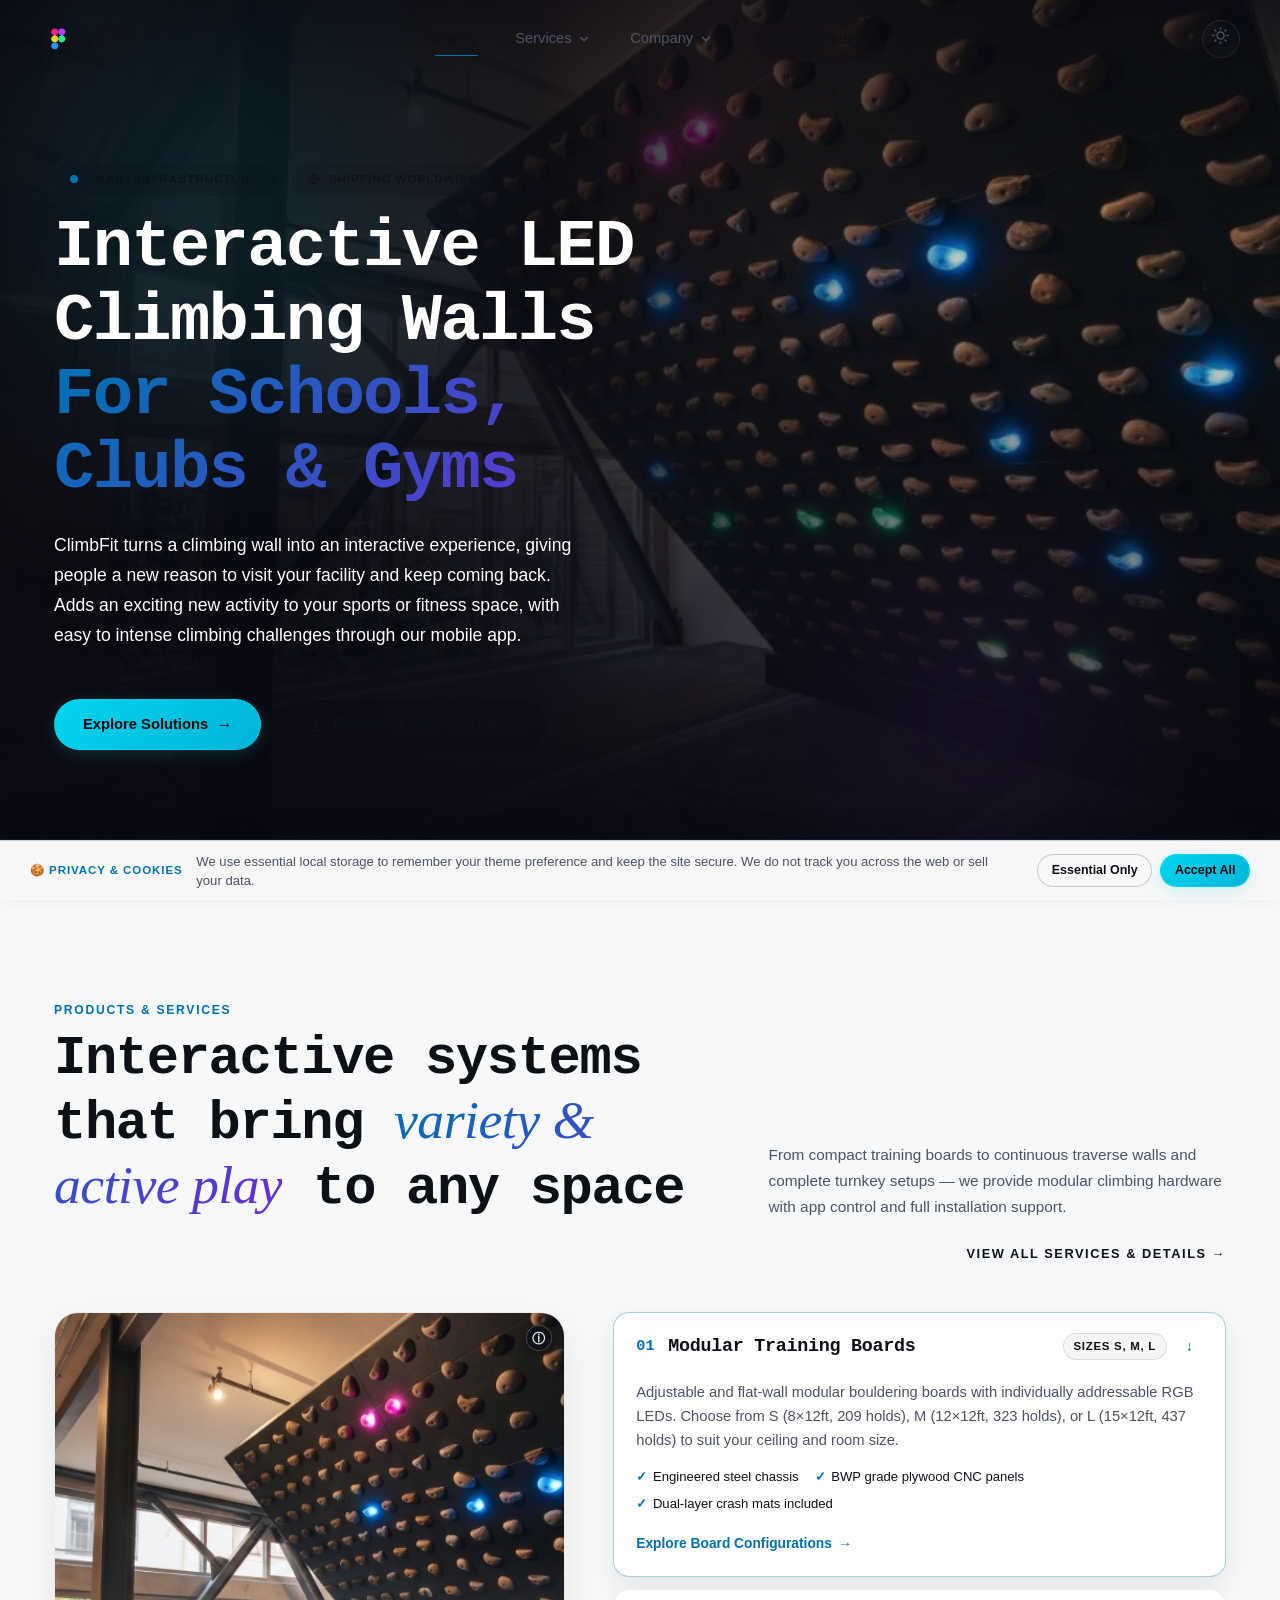
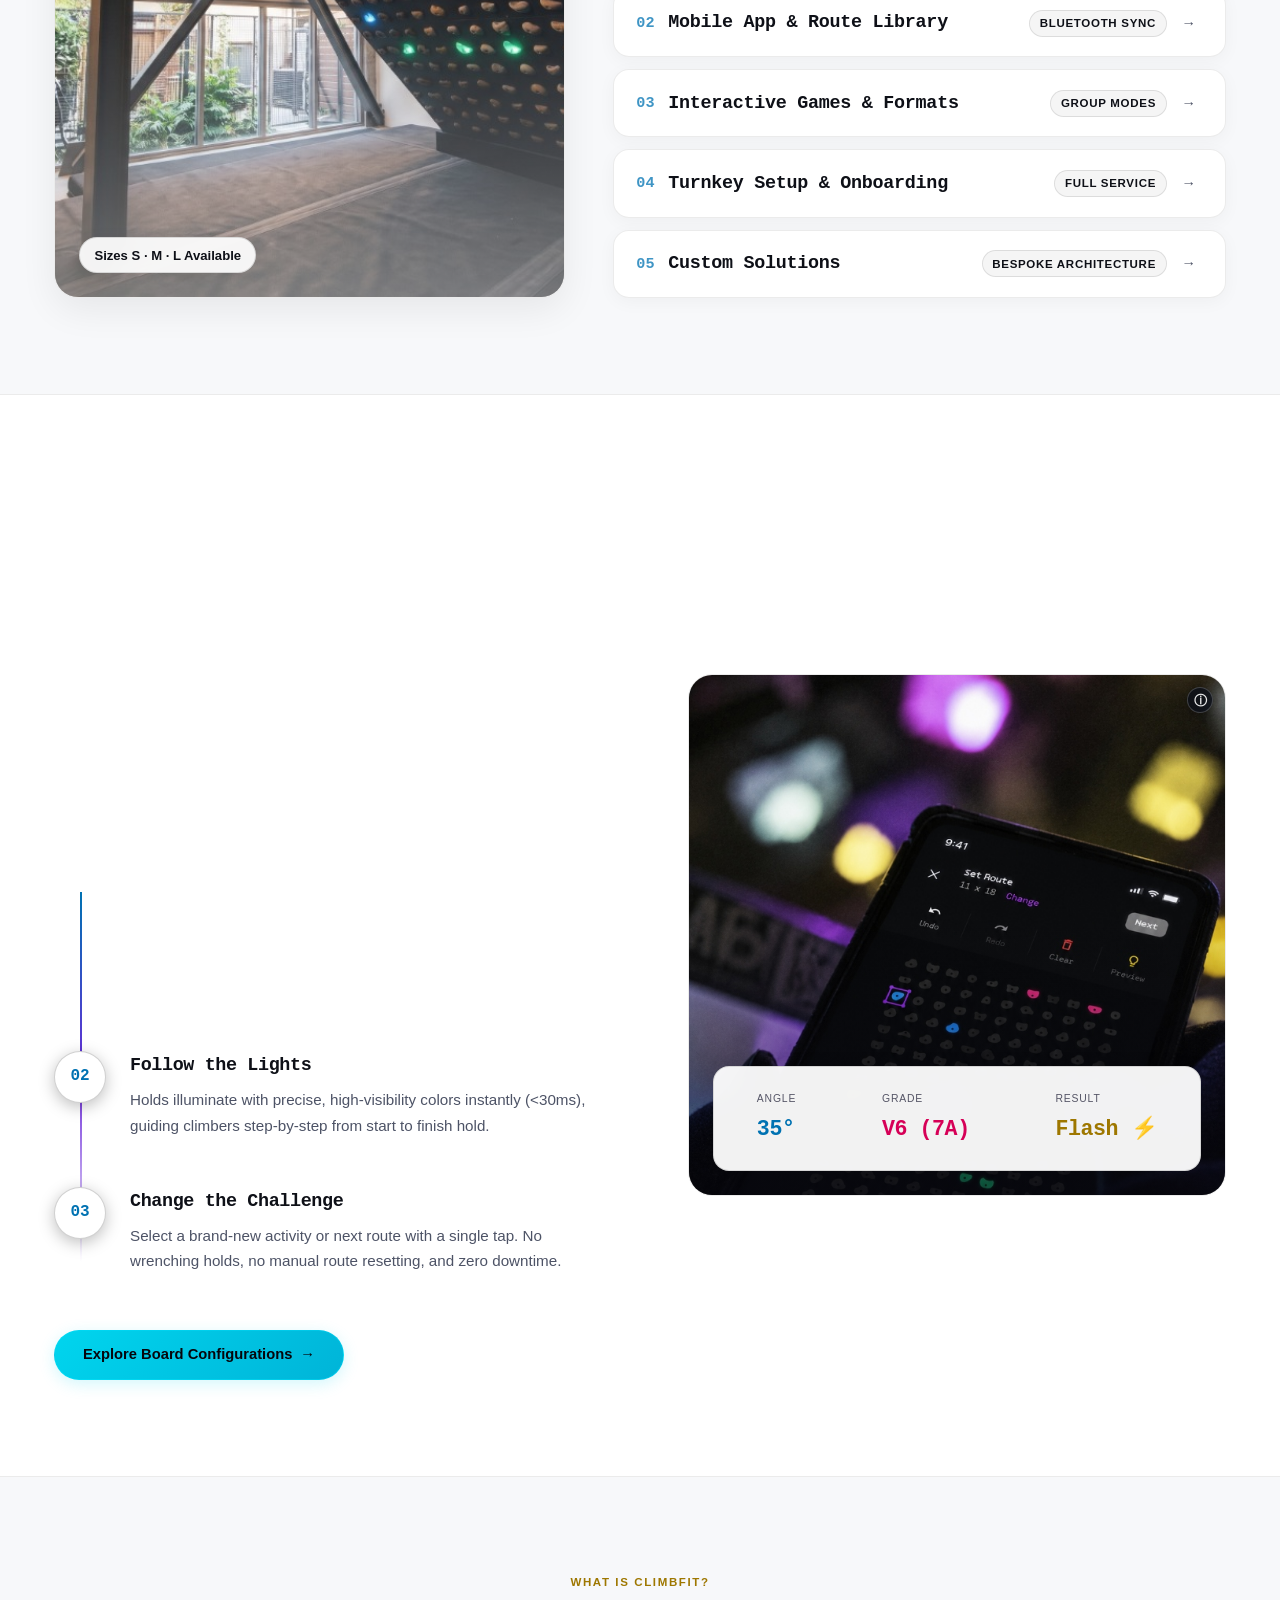
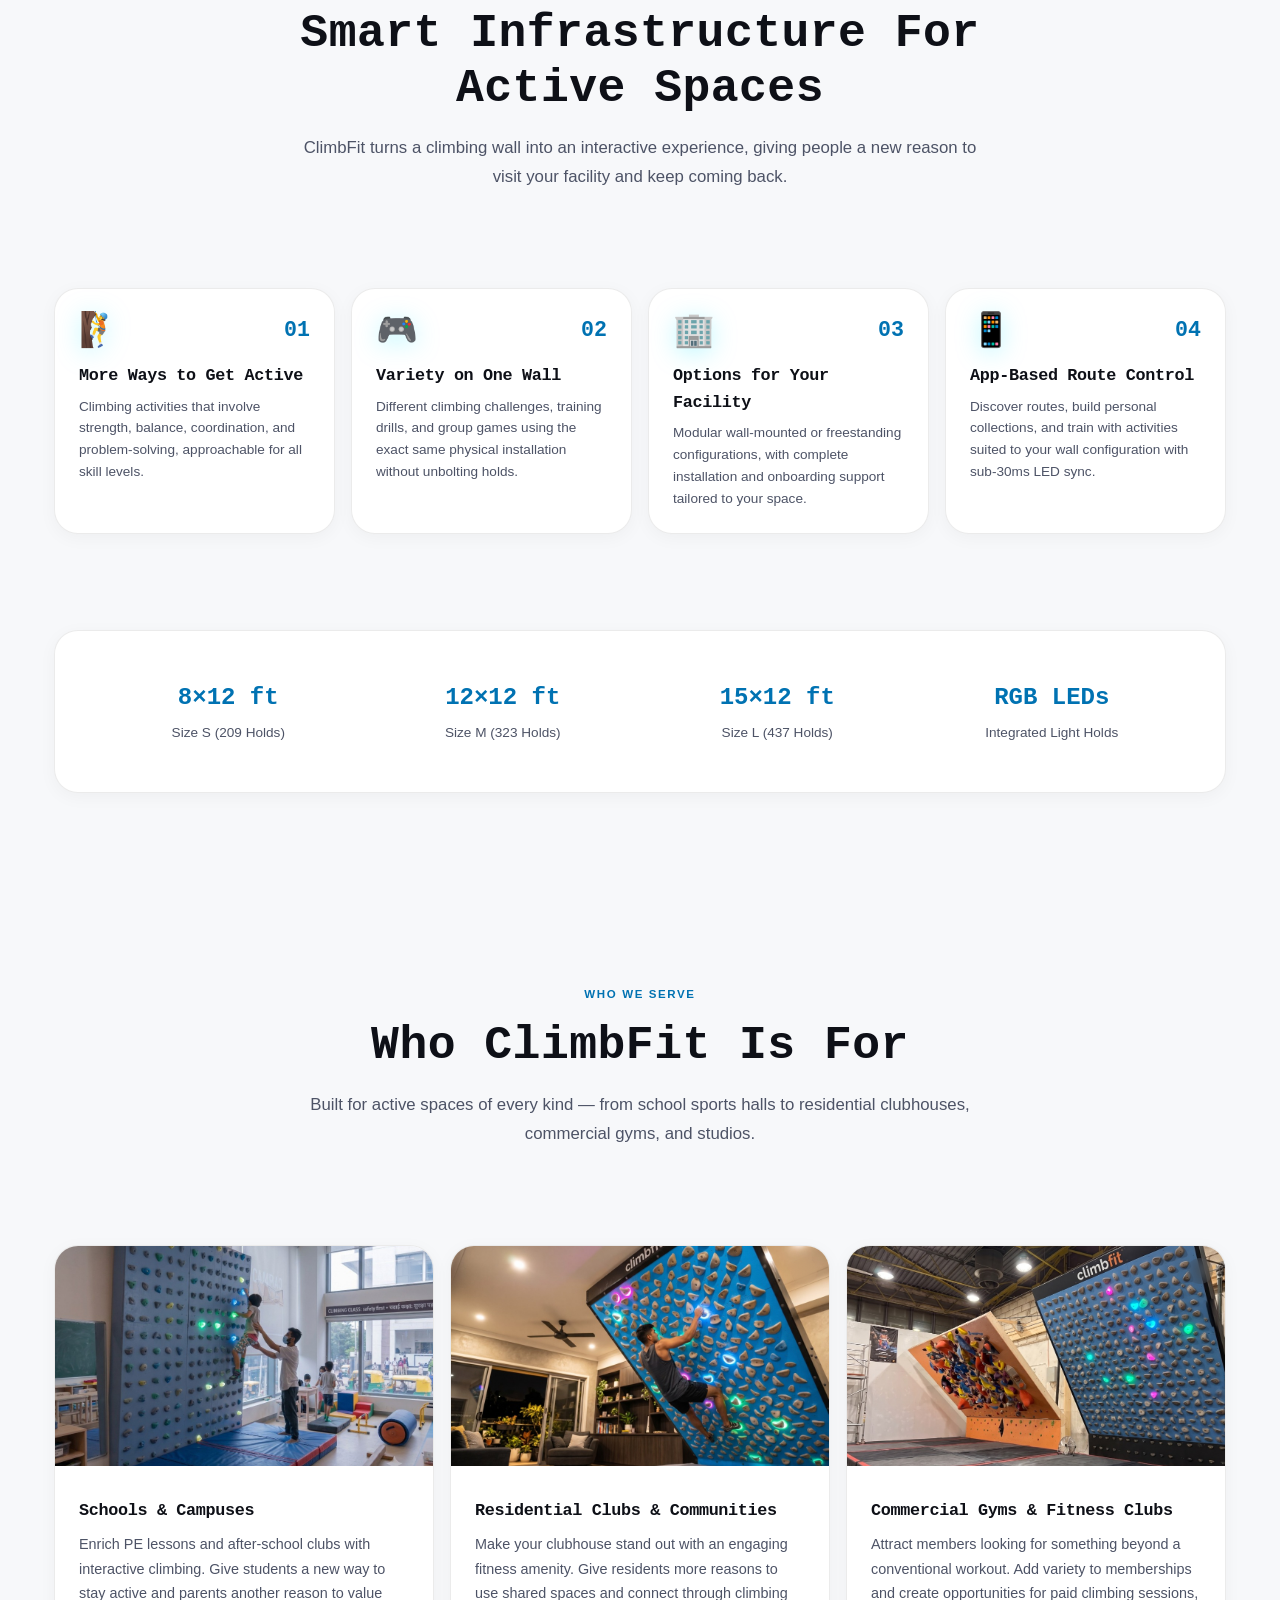
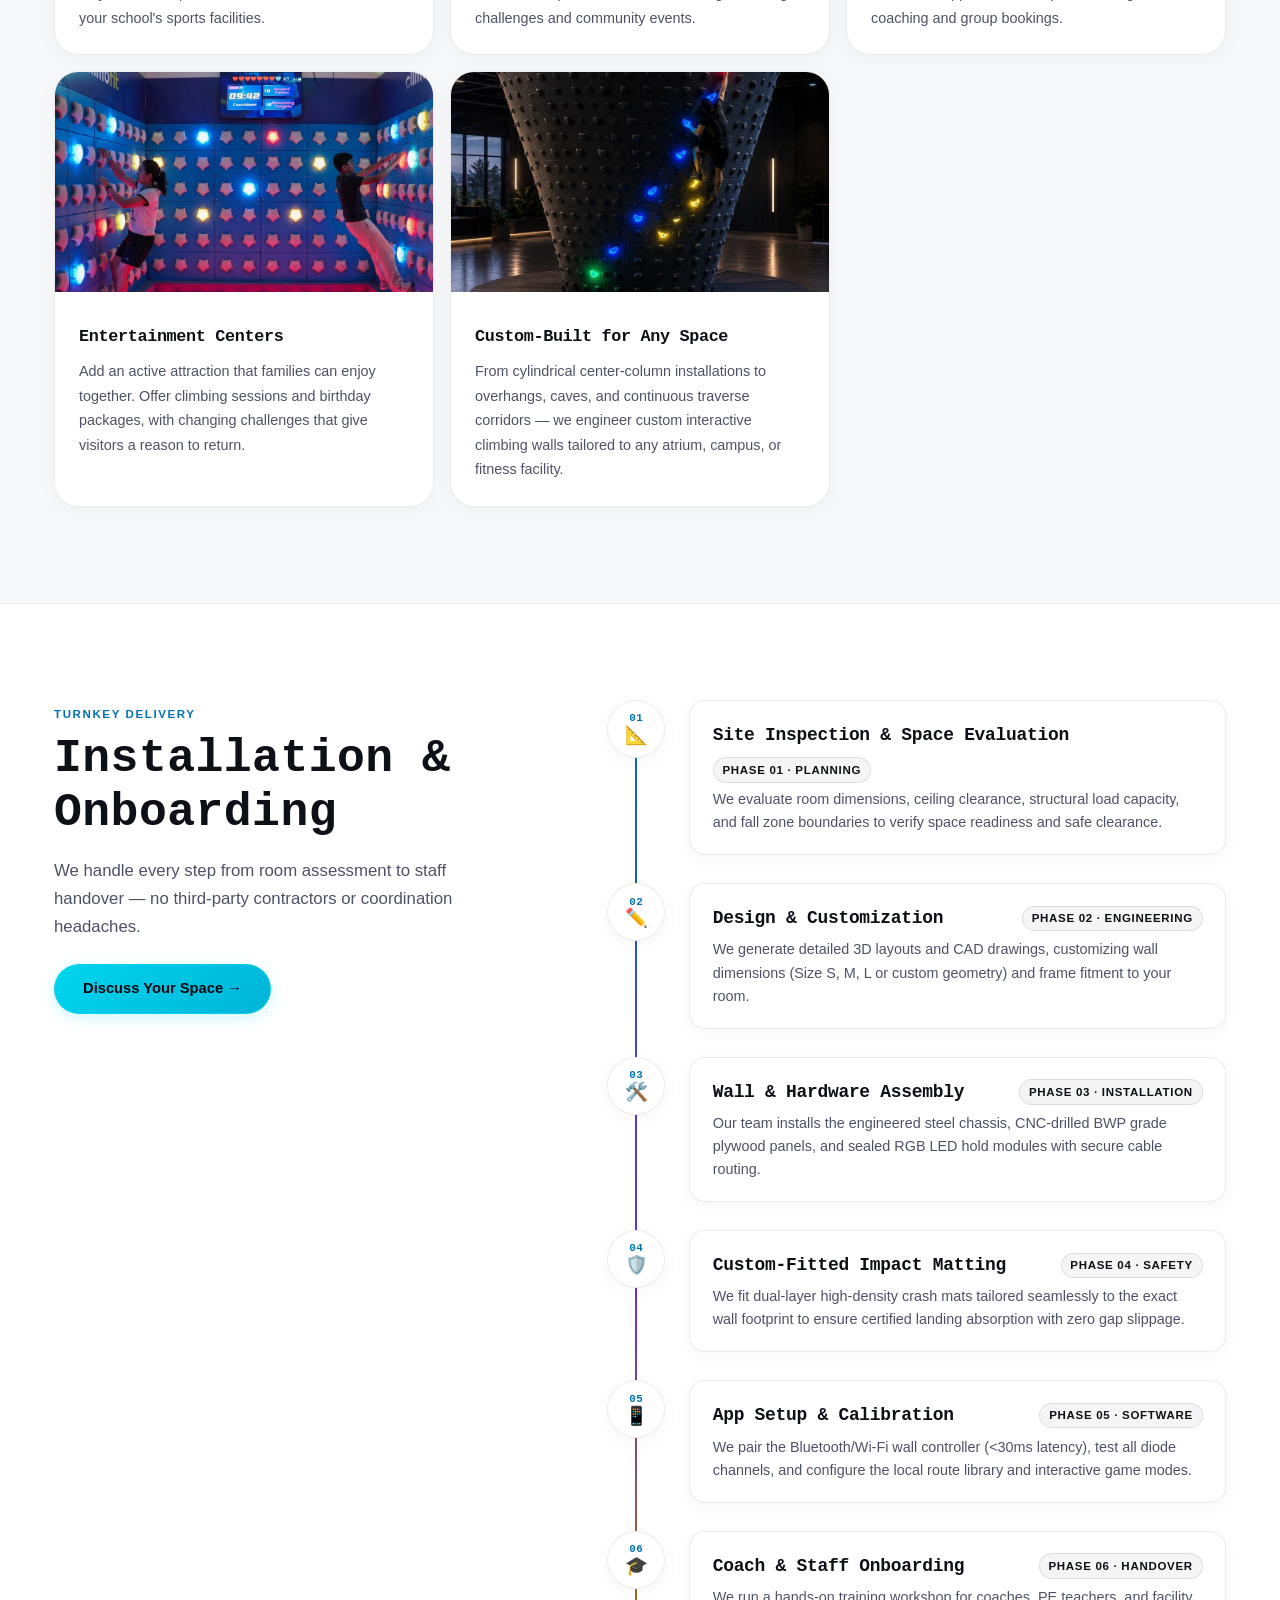
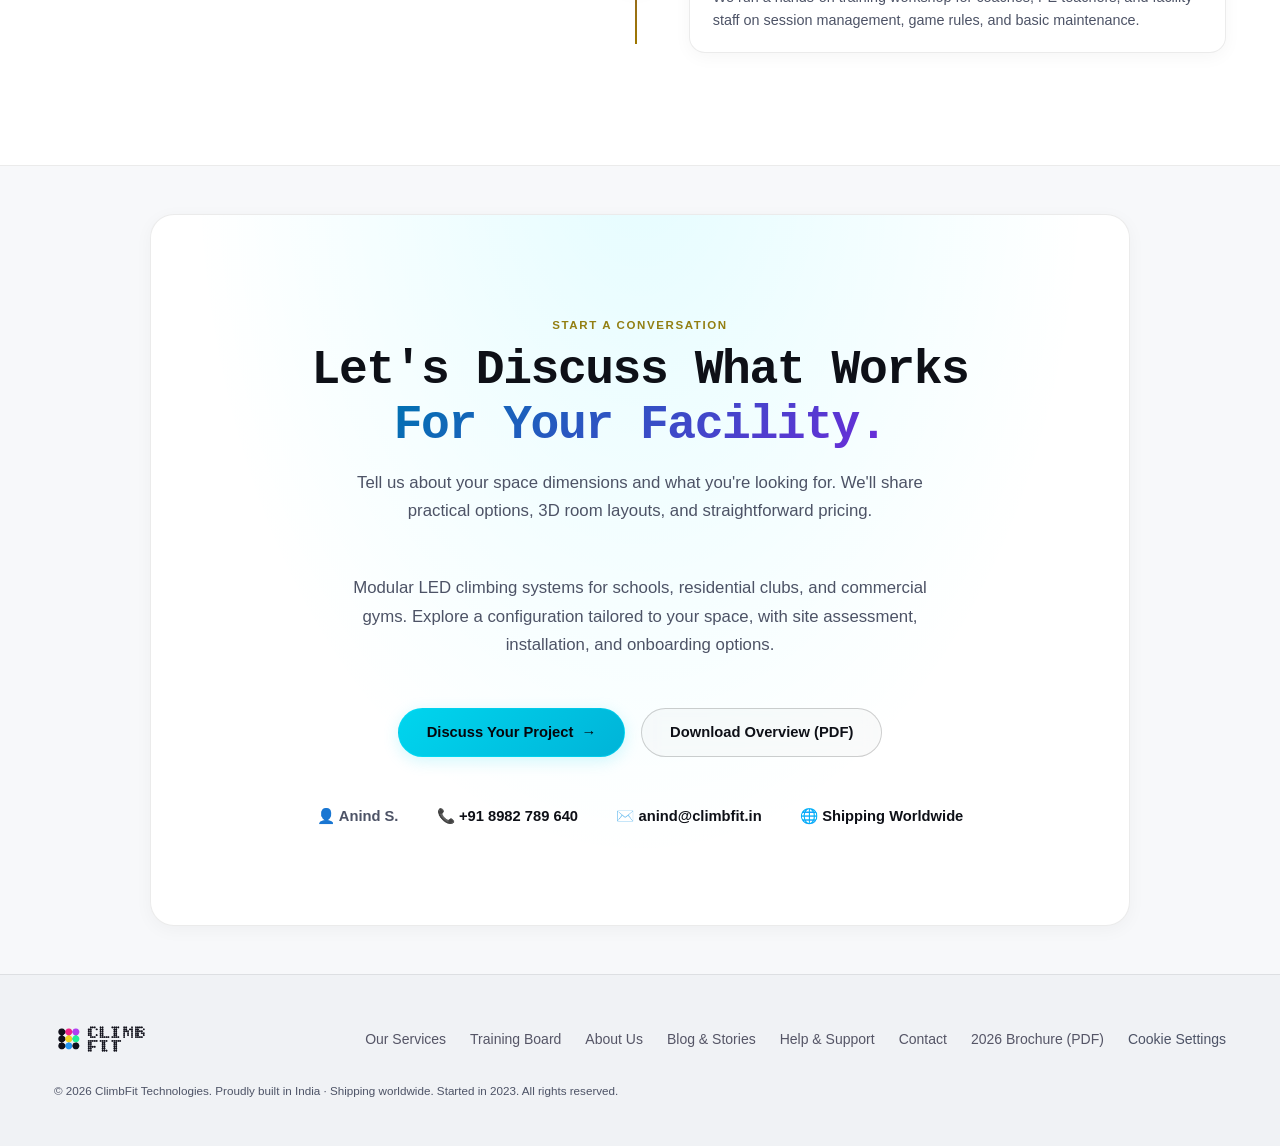
==== index.html @ 135427c2 "feat: add shipping worldwide on homepage, remove LED color system, and shift mobile app before gamif" ====
<!DOCTYPE html>
<html lang="en" data-theme="dark">

<head>
  <meta charset="UTF-8">
  <meta name="viewport" content="width=device-width, initial-scale=1.0">
  <title>ClimbFit (Climb Fit India) | Interactive LED Climbing Walls &amp; Training Boards</title>
  <meta name="description"
    content="ClimbFit (Climb Fit India) builds turnkey interactive LED climbing walls and smart modular training boards. Experience the Climb Fit wall with illuminated RGB holds, mobile app control, and gamified challenges for schools, residential clubs, and gyms across India.">
  <meta name="keywords"
    content="climb fit, climb fit india, climb fit wall, climbfit, climbfit india, climbfit wall, interactive LED climbing walls, smart climbing wall India, smart climbing board, bouldering wall for schools, residential club sports amenities, commercial gym training board, gamified climbing app, Anind S., interactive sports infrastructure">
  <meta name="author" content="ClimbFit Technologies">
  <meta name="robots" content="index, follow, max-snippet:-1, max-image-preview:large, max-video-preview:-1">
  <link rel="canonical" href="https://www.climbfit.in/">

  <!-- International & Multi-Geography SEO -->
  <link rel="alternate" hreflang="x-default" href="https://www.climbfit.in/">
  <link rel="alternate" hreflang="en" href="https://www.climbfit.in/">
  <link rel="alternate" hreflang="en-IN" href="https://www.climbfit.in/">
  <link rel="alternate" hreflang="en-US" href="https://www.climbfit.in/">
  <link rel="alternate" hreflang="en-GB" href="https://www.climbfit.in/">
  <link rel="alternate" hreflang="en-AU" href="https://www.climbfit.in/">
  <link rel="alternate" hreflang="en-SG" href="https://www.climbfit.in/">
  <link rel="alternate" hreflang="en-AE" href="https://www.climbfit.in/">
  <meta name="distribution" content="global">
  <meta name="coverage" content="Worldwide">

  <!-- Google Search Console Verification (Replace content with your verification token) -->
  <meta name="google-site-verification" content="ADD_GOOGLE_VERIFICATION_TOKEN_HERE">

  <!-- Favicon suite (cache-busted to ensure the authentic holds icon loads) -->
  <link rel="icon" type="image/png" sizes="32x32" href="favicon.png?v=20261103">
  <link rel="icon" type="image/png" sizes="16x16" href="assets/brand/favicon.png?v=20261103">
  <link rel="apple-touch-icon" sizes="180x180" href="assets/brand/favicon.png?v=20261103">
  <link rel="shortcut icon" href="favicon.ico?v=20261103">
  <link rel="manifest" href="site.webmanifest">

  <!-- Security & Privacy Meta -->
  <meta http-equiv="Content-Security-Policy"
    content="default-src 'self'; script-src 'self' 'unsafe-inline' https://www.clarity.ms https://*.clarity.ms; style-src 'self' 'unsafe-inline' https://fonts.googleapis.com; font-src 'self' https://fonts.gstatic.com data:; img-src 'self' data: https: https://*.clarity.ms; connect-src 'self' https://*.clarity.ms;">
  <meta http-equiv="X-Content-Type-Options" content="nosniff">
  <meta name="referrer" content="strict-origin-when-cross-origin">

  <!-- Microsoft Clarity Tracking -->
  <script type="text/javascript">
    (function (c, l, a, r, i, t, y) {
      c[a] = c[a] || function () { (c[a].q = c[a].q || []).push(arguments) };
      t = l.createElement(r); t.async = 1; t.src = "https://www.clarity.ms/tag/" + i;
      y = l.getElementsByTagName(r)[0]; y.parentNode.insertBefore(t, y);
    })(window, document, "clarity", "script", "z7lsmypvm0");
  </script>

  <!-- Open Graph / Facebook -->
  <meta property="og:type" content="website">
  <meta property="og:site_name" content="ClimbFit">
  <meta property="og:url" content="https://www.climbfit.in/">
  <meta property="og:title" content="ClimbFit (Climb Fit India) | Interactive LED Climbing Walls &amp; Training Boards">
  <meta property="og:description"
    content="Interactive LED climbing walls and modular smart training boards with mobile app route control. Turnkey installation for schools, residential clubs, and commercial gyms worldwide.">
  <meta property="og:image" content="https://www.climbfit.in/assets/brand/hero-climbfit-board.jpg">
  <meta property="og:locale" content="en_US">
  <meta property="og:locale:alternate" content="en_GB">
  <meta property="og:locale:alternate" content="en_IN">
  <meta property="og:locale:alternate" content="en_AU">
  <meta property="og:locale:alternate" content="en_SG">
  <meta property="og:locale:alternate" content="en_AE">

  <!-- Twitter Card -->
  <meta name="twitter:card" content="summary_large_image">
  <meta name="twitter:title" content="ClimbFit | Interactive LED Climbing Walls">
  <meta name="twitter:description"
    content="Modular LED climbing walls and gamified app-controlled boulder problems for schools, residential clubs, and gyms.">
  <meta name="twitter:image" content="https://www.climbfit.in/assets/brand/hero-climbfit-board.jpg">

  <!-- Fonts -->
  <link rel="preconnect" href="https://fonts.googleapis.com">
  <link rel="preconnect" href="https://fonts.gstatic.com" crossorigin>
  <link
    href="https://fonts.googleapis.com/css2?family=Bitcount:wght@100..900&family=Geist+Pixel&family=Inter:wght@300;400;500;600;700;800&family=Playfair+Display:ital,wght@1,400;1,600&display=swap"
    rel="stylesheet">
  <link rel="stylesheet" href="css/style.css">

  <!-- Schema.org JSON-LD Structured Data for High Google Search Visibility -->
  <script type="application/ld+json">
  {
    "@context": "https://schema.org",
    "@graph": [
      {
        "@type": "Organization",
        "@id": "https://www.climbfit.in/#organization",
        "name": "ClimbFit",
        "alternateName": [
          "Climb Fit",
          "Climb Fit India",
          "ClimbFit India",
          "Climb Fit Wall",
          "ClimbFit Wall"
        ],
        "legalName": "ClimbFit Technologies",
        "url": "https://www.climbfit.in",
        "logo": "https://www.climbfit.in/assets/brand/logo.png",
        "image": "https://www.climbfit.in/assets/brand/hero-climbfit-board.jpg",
        "description": "Interactive LED climbing walls and modular smart training systems for schools, residential clubs, and commercial gyms across India.",
        "telephone": "+918982789640",
        "email": "anind@climbfit.in",
        "founder": {
          "@type": "Person",
          "name": "Anind S.",
          "jobTitle": "Founder"
        },
        "address": {
          "@type": "PostalAddress",
          "addressCountry": "IN"
        },
        "areaServed": [
          { "@type": "Country", "name": "India" },
          { "@type": "Country", "name": "United States" },
          { "@type": "Country", "name": "United Kingdom" },
          { "@type": "Country", "name": "Australia" },
          { "@type": "Country", "name": "Singapore" },
          { "@type": "Country", "name": "United Arab Emirates" },
          { "@type": "Continent", "name": "Europe" },
          { "@type": "Continent", "name": "Asia" },
          { "@type": "Continent", "name": "North America" }
        ],
        "knowsLanguage": ["English"]
      },
      {
        "@type": "WebSite",
        "@id": "https://www.climbfit.in/#website",
        "url": "https://www.climbfit.in",
        "name": "ClimbFit",
        "alternateName": [
          "Climb Fit",
          "Climb Fit India"
        ],
        "publisher": { "@id": "https://www.climbfit.in/#organization" }
      },
      {
        "@type": "Product",
        "name": "ClimbFit Training Board",
        "alternateName": [
          "Climb Fit Wall",
          "ClimbFit Wall",
          "Climb Fit Training Board",
          "Climb Fit Interactive Wall"
        ],
        "image": "https://www.climbfit.in/assets/images/climbfit-overhang-smiling-climber.jpg",
        "description": "A modular climbing system with integrated LED lighting and app-based route control in 8x12ft (209 holds), 12x12ft (323 holds), and 15x12ft (437 holds) configurations.",
        "brand": {
          "@type": "Brand",
          "name": "ClimbFit"
        },
        "category": "Sports Infrastructure / Fitness Equipment"
      },
      {
        "@type": "FAQPage",
        "mainEntity": [
          {
            "@type": "Question",
            "name": "What is ClimbFit (Climb Fit)?",
            "acceptedAnswer": {
              "@type": "Answer",
              "text": "ClimbFit (Climb Fit India) turns climbing walls into interactive training experiences with illuminated RGB LED holds and app-based control, creating unlimited climbing challenges for schools, clubs, and gyms."
            }
          },
          {
            "@type": "Question",
            "name": "What is the Climb Fit Wall?",
            "acceptedAnswer": {
              "@type": "Answer",
              "text": "The Climb Fit Wall is an interactive LED climbing board engineered in India. It connects via Bluetooth and Wi-Fi to a dedicated mobile app, lighting up distinct routes and gamified challenges on demand without manually resetting holds."
            }
          },
          {
            "@type": "Question",
            "name": "What sizes are available for the ClimbFit Training Board?",
            "acceptedAnswer": {
              "@type": "Answer",
              "text": "The ClimbFit Training Board comes in three standard configurations: S (8x12 ft, 209 holds), M (12x12 ft, 323 holds), and L (15x12 ft, 437 holds), as well as custom architectural sizes."
            }
          },
          {
            "@type": "Question",
            "name": "What is included in ClimbFit turnkey installation?",
            "acceptedAnswer": {
              "@type": "Answer",
              "text": "Turnkey installation includes site inspection, 3D design and customization, engineered frame & panel installation, custom-fitted dual-layer impact matting, app calibration, and coach/staff onboarding."
            }
          }
        ]
      }
    ]
  }
  </script>

  <style>
    /* ── Hero: Full Bleed with Left-Aligned Content ── */
    .hero {
      min-height: 100svh;
      position: relative;
      display: flex;
      align-items: center;
      justify-content: flex-start;
      padding-top: calc(var(--nav-h) + 2rem);
      padding-bottom: var(--space-xl);
      overflow: hidden;
      text-align: left;
    }

    .hero-bg {
      position: absolute;
      inset: 0;
      z-index: 0;
      overflow: hidden;
    }

    .hero-bg img {
      width: 100%;
      height: 100%;
      object-fit: cover;
      object-position: 70% 38%;
      filter: brightness(0.92);
      transform: scale(1.02);
      transition: transform 0.6s var(--ease-out);
    }

    .hero-bg::after {
      content: '';
      position: absolute;
      inset: 0;
      /* Left dark gradient keeps text ultra-readable while the right LED wall & climber shine */
      background:
        linear-gradient(90deg, rgba(8, 8, 16, 0.96) 0%, rgba(8, 8, 16, 0.85) 42%, rgba(8, 8, 16, 0.2) 70%, transparent 95%),
        linear-gradient(180deg, rgba(8, 8, 16, 0.6) 0%, transparent 28%, rgba(8, 8, 16, 0.92) 100%);
      z-index: 1;
    }

    .hero-orb-1 {
      width: 620px;
      height: 620px;
      background: radial-gradient(circle, rgba(0, 229, 255, 0.12) 0%, transparent 70%);
      top: -100px;
      left: -100px;
      z-index: 1;
    }

    .hero-orb-2 {
      width: 480px;
      height: 480px;
      background: radial-gradient(circle, rgba(177, 79, 255, 0.1) 0%, transparent 70%);
      bottom: -60px;
      right: 5%;
      z-index: 1;
    }

    .hero-container {
      position: relative;
      z-index: 2;
      width: 100%;
      display: flex;
      justify-content: flex-start;
      text-align: left;
    }

    .hero-content {
      position: relative;
      max-width: 620px;
      margin: 0;
      text-align: left;
      display: flex;
      flex-direction: column;
      align-items: flex-start;
      padding: var(--space-m) 0;
    }

    .hero-eyebrow {
      display: flex;
      align-items: center;
      justify-content: flex-start;
      gap: var(--space-s);
      margin-bottom: var(--space-s);
    }

    .hold-indicator {
      display: inline-flex;
      align-items: center;
      gap: 0.5rem;
      padding: 0.35rem 0.95rem;
      border-radius: var(--r-xl);
      border: 1px solid rgba(0, 229, 255, 0.22);
      background: rgba(0, 229, 255, 0.04);
      backdrop-filter: blur(12px);
      -webkit-backdrop-filter: blur(12px);
      font-size: 0.72rem;
      font-weight: 600;
      letter-spacing: 0.1em;
      text-transform: uppercase;
      color: var(--accent-cyan);
      font-family: var(--font-body);
    }

    .hold-indicator::before {
      content: '';
      width: 8px;
      height: 8px;
      border-radius: 50%;
      background: var(--accent-cyan);
      box-shadow: var(--glow-cyan);
      animation: pulse-dot 2s infinite;
    }

    .shipping-pill {
      display: inline-flex;
      align-items: center;
      gap: 0.45rem;
      padding: 0.35rem 0.95rem;
      border-radius: var(--r-xl);
      border: 1px solid rgba(255, 255, 255, 0.14);
      background: rgba(255, 255, 255, 0.04);
      backdrop-filter: blur(12px);
      -webkit-backdrop-filter: blur(12px);
      font-size: 0.72rem;
      font-weight: 600;
      letter-spacing: 0.08em;
      text-transform: uppercase;
      color: var(--text);
      font-family: var(--font-body);
    }

    [data-theme="light"] .shipping-pill {
      background: rgba(0, 0, 0, 0.04);
      border-color: rgba(0, 0, 0, 0.1);
      color: #0e1017;
    }

    .hero-title {
      font-family: var(--font-display);
      font-weight: 700;
      font-size: clamp(2.8rem, 5.4vw, 4.2rem);
      line-height: 1.1;
      letter-spacing: -0.025em;
      margin-bottom: var(--space-m);
      text-align: left;
    }

    .hero-title .line-accent {
      display: block;
      background: linear-gradient(135deg, var(--accent-cyan) 0%, var(--accent-purple) 100%);
      -webkit-background-clip: text;
      -webkit-text-fill-color: transparent;
      background-clip: text;
    }

    .hero-desc {
      font-size: clamp(0.96rem, 1.4vw, 1.1rem);
      color: rgba(228, 228, 240, 0.88);
      line-height: 1.7;
      max-width: 540px;
      margin: 0 0 var(--space-l) 0;
      text-align: left;
      text-shadow: 0 2px 14px rgba(0, 0, 0, 0.6);
    }

    .hero-actions {
      display: flex;
      align-items: center;
      justify-content: flex-start;
      gap: var(--space-s);
      flex-wrap: wrap;
    }

    /* ── Editorial Services Section (Inspired by Reference) ── */
    .services-editorial-header {
      margin-bottom: var(--space-l);
    }

    .sec-eyebrow {
      font-size: 0.76rem;
      font-weight: 700;
      letter-spacing: 0.14em;
      text-transform: uppercase;
      color: var(--accent-cyan);
      margin-bottom: var(--space-xs);
      display: inline-block;
    }

    .sec-headline-row {
      display: grid;
      grid-template-columns: 1.45fr 1fr;
      gap: clamp(1.5rem, 4vw, 3.5rem);
      align-items: flex-end;
      margin-bottom: var(--space-m);
    }

    .sec-editorial-title {
      font-family: var(--font-display);
      font-size: clamp(2.1rem, 4.2vw, 3.4rem);
      font-weight: 700;
      line-height: 1.15;
      letter-spacing: -0.025em;
      color: var(--text);
      margin: 0;
    }

    .sec-editorial-title .italic-accent {
      font-family: 'Playfair Display', Georgia, serif;
      font-style: italic;
      font-weight: 400;
      letter-spacing: -0.01em;
      background: linear-gradient(135deg, var(--accent-cyan) 0%, var(--accent-purple) 100%);
      -webkit-background-clip: text;
      -webkit-text-fill-color: transparent;
      background-clip: text;
    }

    .sec-headline-desc {
      font-size: 0.96rem;
      color: var(--text-muted);
      line-height: 1.7;
      margin: 0;
    }

    .sec-controls-row {
      display: flex;
      align-items: center;
      justify-content: space-between;
      border-top: 1px solid var(--border);
      padding-top: var(--space-m);
      margin-bottom: var(--space-m);
    }

    .sec-arrows {
      display: flex;
      align-items: center;
      gap: 0.65rem;
    }

    .sec-nav-btn {
      width: 44px;
      height: 44px;
      border-radius: 50%;
      background: var(--surface);
      border: 1px solid var(--border-active);
      color: var(--text);
      display: flex;
      align-items: center;
      justify-content: center;
      font-size: 1.25rem;
      cursor: pointer;
      transition: all 0.25s var(--ease-out);
    }

    .sec-nav-btn:hover {
      background: var(--accent-cyan);
      color: #080810;
      border-color: var(--accent-cyan);
      transform: translateY(-2px);
    }

    .sec-view-all {
      font-size: 0.8rem;
      font-weight: 700;
      letter-spacing: 0.12em;
      text-transform: uppercase;
      color: var(--text);
      text-decoration: none;
      display: inline-flex;
      align-items: center;
      gap: 0.4rem;
      transition: color 0.2s, transform 0.2s;
    }

    .sec-view-all:hover {
      color: var(--accent-cyan);
      transform: translateX(3px);
    }

    @media (max-width: 900px) {
      .sec-headline-row {
        grid-template-columns: 1fr;
        gap: var(--space-s);
      }
    }

    /* ── Turnkey Process: Left Heading, Right Top-to-Bottom Vertical Timeline ── */
    .turnkey-split-layout {
      display: grid;
      grid-template-columns: 1fr 1.25fr;
      gap: clamp(2rem, 5vw, 4rem);
      align-items: flex-start;
    }

    .turnkey-left-col {
      position: sticky;
      top: calc(var(--nav-h) + 2rem);
    }

    .turnkey-trust-pills {
      display: flex;
      flex-direction: column;
      gap: 0.65rem;
      margin-top: var(--space-m);
    }

    .trust-pill {
      display: flex;
      align-items: center;
      gap: 0.65rem;
      font-size: 0.86rem;
      color: var(--text);
      padding: 0.5rem 0.95rem;
      background: rgba(255, 255, 255, 0.02);
      border: 1px solid rgba(255, 255, 255, 0.06);
      border-radius: var(--r-xl);
      backdrop-filter: blur(8px);
      -webkit-backdrop-filter: blur(8px);
    }

    .timeline-v-rail {
      position: relative;
      padding-left: 2.2rem;
    }

    .timeline-v-rail::before {
      content: '';
      position: absolute;
      top: 16px;
      bottom: 24px;
      left: 8px;
      width: 2px;
      background: linear-gradient(180deg, var(--accent-cyan) 0%, var(--accent-yellow) 35%, var(--accent-pink) 65%, #ff9e00 100%);
      opacity: 0.65;
    }

    .timeline-v-step {
      position: relative;
      margin-bottom: 0.75rem;
    }

    .timeline-v-dot {
      position: absolute;
      left: -2.2rem;
      top: 14px;
      width: 18px;
      height: 18px;
      border-radius: 50%;
      background: var(--bg);
      border: 3px solid var(--accent-cyan);
      box-shadow: 0 0 10px rgba(0, 229, 255, 0.35);
      z-index: 2;
    }

    .timeline-v-dot.dot-yellow {
      border-color: var(--accent-yellow);
      box-shadow: 0 0 10px rgba(245, 208, 0, 0.35);
    }

    .timeline-v-dot.dot-pink {
      border-color: var(--accent-pink);
      box-shadow: 0 0 10px rgba(255, 77, 141, 0.35);
    }

    .timeline-v-dot.dot-purple {
      border-color: var(--accent-purple);
      box-shadow: 0 0 10px rgba(177, 79, 255, 0.35);
    }

    .timeline-v-dot.dot-orange {
      border-color: #ff9e00;
      box-shadow: 0 0 10px rgba(255, 158, 0, 0.35);
    }

    .timeline-v-card {
      background: transparent;
      border: none;
      border-bottom: 1px solid rgba(255, 255, 255, 0.05);
      border-radius: 0;
      padding: 0.85rem 0.2rem 1.1rem 0.2rem;
      transition: transform 0.2s var(--ease-out), border-color 0.2s;
    }

    .timeline-v-card:hover {
      transform: translateX(4px);
      border-bottom-color: rgba(0, 229, 255, 0.25);
    }

    .timeline-v-header {
      display: flex;
      align-items: center;
      gap: 0.6rem;
      margin-bottom: 0.25rem;
    }

    .timeline-v-num {
      font-family: var(--font-display);
      font-weight: 800;
      font-size: 1.15rem;
      line-height: 1;
    }

    .timeline-v-icon {
      font-size: 1.1rem;
      line-height: 1;
    }

    .timeline-v-card h4 {
      font-family: var(--font-display);
      font-weight: 700;
      font-size: 0.96rem;
      margin: 0;
      letter-spacing: -0.01em;
    }

    .timeline-v-card p {
      font-size: 0.82rem;
      color: var(--text-muted);
      line-height: 1.5;
      margin: 0;
    }

    /* ── Comparison Strip ─────────────────────────────────── */
    .comparison-strip {
      background: rgba(255, 255, 255, 0.015);
      border: 1px solid rgba(255, 255, 255, 0.06);
      border-radius: var(--r-l);
      padding: var(--space-l);
      display: grid;
      grid-template-columns: repeat(4, 1fr);
      gap: var(--space-m);
      margin-top: var(--space-xl);
      backdrop-filter: blur(8px);
      -webkit-backdrop-filter: blur(8px);
    }

    .comp-item {
      text-align: center;
    }

    .comp-item-val {
      font-family: var(--font-display);
      font-size: 1.5rem;
      font-weight: 800;
      color: var(--accent-cyan);
      margin-bottom: 4px;
    }

    .comp-item-lbl {
      font-size: 0.85rem;
      color: var(--text-muted);
    }

    /* ── Pillars: Why Choose ClimbFit (Merged 4 Pillars) ──── */
    .pillars-grid {
      display: grid;
      grid-template-columns: repeat(4, 1fr);
      gap: var(--space-s);
      margin-top: var(--space-l);
    }

    .pillar-card {
      background: rgba(255, 255, 255, 0.015);
      border: 1px solid rgba(255, 255, 255, 0.05);
      border-radius: var(--r-l);
      padding: var(--space-m);
      position: relative;
      overflow: hidden;
      backdrop-filter: blur(8px);
      -webkit-backdrop-filter: blur(8px);
      transition: border-color 0.3s, transform 0.3s var(--ease-out), box-shadow 0.3s, background 0.3s;
      display: flex;
      flex-direction: column;
    }

    .pillar-card:hover {
      background: rgba(255, 255, 255, 0.03);
      border-color: rgba(0, 229, 255, 0.3);
      transform: translateY(-4px);
      box-shadow: 0 16px 40px rgba(0, 0, 0, 0.4);
    }

    .pillar-header-row {
      display: flex;
      align-items: center;
      justify-content: space-between;
      margin-bottom: var(--space-s);
    }

    .pillar-icon-box {
      width: auto;
      height: auto;
      border: none;
      background: none;
      font-size: 2.1rem;
      line-height: 1;
      padding: 0;
      filter: drop-shadow(0 4px 12px rgba(0, 229, 255, 0.25));
      display: inline-flex;
      align-items: center;
      justify-content: flex-start;
      transition: transform 0.3s var(--ease-out), filter 0.3s;
    }

    .pillar-card:hover .pillar-icon-box {
      transform: translateY(-2px) scale(1.08);
      filter: drop-shadow(0 6px 16px rgba(0, 229, 255, 0.45));
    }

    .pillar-num {
      font-family: var(--font-display);
      font-weight: 800;
      font-size: 1.35rem;
      color: var(--accent-cyan);
    }

    .pillar-card h3 {
      font-family: var(--font-display);
      font-weight: 700;
      font-size: 1.05rem;
      letter-spacing: -0.02em;
      margin-bottom: 0.35rem;
    }

    .pillar-card p {
      font-size: 0.85rem;
      color: var(--text-muted);
      line-height: 1.6;
    }

    /* ── Audience Cards ────────────────────────────────────── */
    .audience-grid {
      display: grid;
      grid-template-columns: repeat(3, 1fr);
      gap: var(--space-s);
    }

    .audience-card {
      background: rgba(255, 255, 255, 0.015);
      border: 1px solid rgba(255, 255, 255, 0.05);
      border-radius: var(--r-l);
      overflow: hidden;
      backdrop-filter: blur(8px);
      -webkit-backdrop-filter: blur(8px);
      transition: border-color 0.3s, transform 0.3s var(--ease-out), box-shadow 0.3s;
    }

    .audience-card:hover {
      border-color: rgba(0, 229, 255, 0.25);
      transform: translateY(-4px);
      box-shadow: 0 16px 40px rgba(0, 0, 0, 0.35);
    }

    .audience-card-img {
      height: 220px;
      overflow: hidden;
      position: relative;
    }

    .audience-card-img img {
      width: 100%;
      height: 100%;
      object-fit: cover;
      transition: transform 0.5s var(--ease-out);
    }

    .audience-card:hover .audience-card-img img {
      transform: scale(1.05);
    }

    .audience-card-body {
      padding: var(--space-m);
    }

    .audience-card-body h3 {
      font-family: var(--font-display);
      font-weight: 700;
      font-size: 1.05rem;
      letter-spacing: -0.02em;
      margin: 0.5rem 0;
    }

    .audience-card-body p {
      font-size: 0.9rem;
      color: var(--text-muted);
      line-height: 1.7;
    }

    /* ── CTA Strip ─────────────────────────────────────────── */
    .cta-strip {
      background: rgba(255, 255, 255, 0.015);
      border: 1px solid rgba(255, 255, 255, 0.05);
      border-radius: var(--r-l);
      padding: var(--space-xl) var(--space-l);
      text-align: center;
      position: relative;
      overflow: hidden;
      backdrop-filter: blur(8px);
      -webkit-backdrop-filter: blur(8px);
    }

    .cta-strip::before {
      content: '';
      position: absolute;
      inset: 0;
      background: radial-gradient(ellipse at 50% -10%, rgba(0, 229, 255, 0.1), transparent 65%);
    }

    .cta-strip h2 {
      font-family: var(--font-display);
      font-weight: 800;
      font-size: clamp(1.8rem, 4vw, 3rem);
      letter-spacing: -0.03em;
      line-height: 1.15;
      margin-bottom: var(--space-s);
      position: relative;
    }

    .cta-strip p {
      color: var(--text-muted);
      font-size: 1.05rem;
      margin-bottom: var(--space-l);
      position: relative;
      max-width: 620px;
      margin-left: auto;
      margin-right: auto;
    }

    .cta-strip-actions {
      display: flex;
      justify-content: center;
      gap: var(--space-s);
      flex-wrap: wrap;
      position: relative;
    }

    /* Responsive */
    @media (max-width: 1080px) {
      .services-grid {
        display: flex;
        overflow-x: auto;
        scroll-snap-type: x mandatory;
        padding-bottom: 0.85rem;
        gap: var(--space-s);
        -webkit-overflow-scrolling: touch;
        scrollbar-width: thin;
      }

      .services-grid::-webkit-scrollbar {
        height: 5px;
      }

      .services-grid::-webkit-scrollbar-thumb {
        background: var(--border-active);
        border-radius: 4px;
      }

      .service-card {
        flex: 0 0 270px;
        scroll-snap-align: start;
      }

      .pillars-grid {
        grid-template-columns: repeat(2, 1fr);
      }
    }

    @media (max-width: 900px) {
      .turnkey-split-layout {
        grid-template-columns: 1fr;
        gap: var(--space-l);
      }

      .turnkey-left-col {
        position: static;
      }
    }

    @media (max-width: 860px) {
      .hero {
        min-height: 92svh;
        padding-top: calc(var(--nav-h) + 1.5rem);
      }

      .hero-bg img {
        object-position: 70% 32%;
      }

      .hero-bg::after {
        background: linear-gradient(180deg, rgba(8, 8, 16, 0.92) 0%, rgba(8, 8, 16, 0.85) 60%, rgba(8, 8, 16, 0.98) 100%);
      }

      .hero-content {
        padding: var(--space-m) 0;
      }

      .audience-grid {
        grid-template-columns: 1fr;
      }

      .comparison-strip {
        grid-template-columns: repeat(2, 1fr);
      }
    }

    @media (max-width: 600px) {
      .pillars-grid {
        grid-template-columns: 1fr;
      }
    }
  </style>
</head>

<body>

  <!-- Skip to main content -->
  <a href="#main-content" class="skip-link">Skip to main content</a>

  <!-- ── Navigation ─────────────────────────────────────────── -->
  <nav class="site-nav" id="site-nav" aria-label="Main navigation">
    <div class="container nav-inner">
      <a href="index.html" class="nav-logo" aria-label="ClimbFit homepage">
        <img src="assets/brand/logo.png" alt="ClimbFit" class="nav-logo-img logo-dark-theme" height="30">
        <img src="assets/brand/logo-dark.png" alt="ClimbFit" class="nav-logo-img logo-light-theme" height="30">
      </a>

      <div class="nav-links" role="menubar" aria-label="Site navigation">
        <a href="index.html" role="menuitem">Home</a>

        <!-- Services Dropdown -->
        <div class="nav-dropdown" role="none">
          <button type="button" class="nav-dropdown-trigger" aria-haspopup="true" aria-expanded="false" id="services-menu-btn">
            <span>Services</span>
            <svg class="dropdown-chevron" viewBox="0 0 24 24" width="14" height="14" aria-hidden="true" fill="none" stroke="currentColor" stroke-width="2.2" stroke-linecap="round" stroke-linejoin="round"><polyline points="6 9 12 15 18 9"/></svg>
          </button>
          <div class="nav-dropdown-menu" role="menu" aria-labelledby="services-menu-btn">
            <a href="services.html" class="nav-dropdown-item" role="menuitem">
              <span class="dropdown-item-title">All Services &amp; Products</span>
              <span class="dropdown-item-desc">Turnkey setups, hardware &amp; installation</span>
            </a>
            <a href="training-board.html" class="nav-dropdown-item" role="menuitem">
              <span class="dropdown-item-title">Modular Training Boards</span>
              <span class="dropdown-item-desc">Sizes S, M, L with RGB LED holds</span>
            </a>
            <a href="training-board.html#mobile-app" class="nav-dropdown-item" role="menuitem">
              <span class="dropdown-item-title">Mobile App</span>
              <span class="dropdown-item-desc">Route setter, LED sync &amp; climber logbook</span>
            </a>
            <a href="services.html#custom-solutions" class="nav-dropdown-item" role="menuitem">
              <span class="dropdown-item-title">Custom Solutions</span>
              <span class="dropdown-item-desc">Atrium adventure towers &amp; bespoke geometries</span>
            </a>
          </div>
        </div>

        <!-- Company Dropdown -->
        <div class="nav-dropdown" role="none">
          <button type="button" class="nav-dropdown-trigger" aria-haspopup="true" aria-expanded="false" id="company-menu-btn">
            <span>Company</span>
            <svg class="dropdown-chevron" viewBox="0 0 24 24" width="14" height="14" aria-hidden="true" fill="none" stroke="currentColor" stroke-width="2.2" stroke-linecap="round" stroke-linejoin="round"><polyline points="6 9 12 15 18 9"/></svg>
          </button>
          <div class="nav-dropdown-menu" role="menu" aria-labelledby="company-menu-btn">
            <a href="about.html" class="nav-dropdown-item" role="menuitem">
              <span class="dropdown-item-title">About Us</span>
              <span class="dropdown-item-desc">Our mission, story &amp; founder's note</span>
            </a>
            <a href="blog.html" class="nav-dropdown-item" role="menuitem">
              <span class="dropdown-item-title">Blog &amp; Stories</span>
              <span class="dropdown-item-desc">Engineering updates &amp; PE case studies</span>
            </a>
            <a href="support.html" class="nav-dropdown-item" role="menuitem">
              <span class="dropdown-item-title">Help &amp; Support</span>
              <span class="dropdown-item-desc">Pairing guides, FAQs &amp; technical care</span>
            </a>
            <a href="about.html#contact" class="nav-dropdown-item" role="menuitem">
              <span class="dropdown-item-title">Contact</span>
              <span class="dropdown-item-desc">Discuss your facility layout &amp; pricing</span>
            </a>
          </div>
        </div>

        <a href="about.html#contact" class="nav-cta" role="menuitem">Get in Touch</a>
      </div>

      <div class="nav-controls">
        <button class="theme-toggle" aria-label="Switch to light mode" id="theme-btn">
          <span class="icon-moon" aria-hidden="true">
            <svg viewBox="0 0 24 24" fill="none" stroke="currentColor" stroke-width="2" stroke-linecap="round"
              stroke-linejoin="round" aria-hidden="true">
              <path d="M21 12.79A9 9 0 1 1 11.21 3 7 7 0 0 0 21 12.79z" />
            </svg>
          </span>
        </button>
        <button class="nav-menu-btn" aria-label="Open navigation menu" aria-expanded="false"
          aria-controls="nav-links-mobile">
          <span></span><span></span><span></span>
        </button>
      </div>
    </div>
  </nav>

  <main id="main-content">

    <!-- ── 1. Hero ─────────────────────────────────────────── -->
    <section class="hero" aria-labelledby="hero-heading">
      <button type="button" class="render-info-pill" aria-label="Conceptual 3D Renderings" style="top:auto;bottom:24px;right:24px;z-index:15;">
        <span aria-hidden="true">ⓘ</span>
        <span class="render-info-tip" role="tooltip">Conceptual 3D Renderings</span>
      </button>
      <div class="hero-bg" aria-hidden="true">
        <img src="assets/brand/hero-climbfit-board.jpg?v=20261103d"
          alt="ClimbFit interactive smart LED climbing wall installation" class="hero-parallax" loading="eager"
          fetchpriority="high" width="1920" height="1080">
      </div>

      <div class="glow-orb hero-orb-1" aria-hidden="true"></div>
      <div class="glow-orb hero-orb-2" aria-hidden="true"></div>

      <div class="container hero-container">
        <div class="hero-content">
          <div class="hero-eyebrow">
            <span class="hold-indicator" aria-label="Smart Infrastructure">Smart Infrastructure</span>
            <span class="shipping-pill">
              <svg width="12" height="12" viewBox="0 0 24 24" fill="none" stroke="currentColor" stroke-width="2" stroke-linecap="round" stroke-linejoin="round" aria-hidden="true" style="margin-right:2px;"><circle cx="12" cy="12" r="10"/><path d="M12 2a14.5 14.5 0 0 0 0 20 14.5 14.5 0 0 0 0-20"/><path d="M2 12h20"/></svg>
              Shipping Worldwide
            </span>
          </div>

          <h1 class="hero-title" id="hero-heading">
            Interactive LED Climbing Walls<br>
            <span class="line-accent">For Schools, Clubs &amp; Gyms</span>
          </h1>

          <p class="hero-desc">
            ClimbFit turns a climbing wall into an interactive experience, giving people a new reason to visit your
            facility and keep coming back. Adds an exciting new activity to your sports or fitness space, with easy to
            intense climbing challenges through our mobile app.
          </p>

          <div class="hero-actions">
            <a href="services.html" class="btn btn-primary">
              Explore Solutions <span class="btn-icon" aria-hidden="true">→</span>
            </a>
            <a href="assets/ClimbFit-Brochure-2026.pdf" download="ClimbFit-Brochure-2026.pdf" class="btn btn-outline"
              style="background:rgba(245,208,0,0.04);border-color:rgba(245,208,0,0.25);color:var(--accent-yellow);">
              <svg width="17" height="17" viewBox="0 0 24 24" fill="none" stroke="currentColor" stroke-width="2.2"
                stroke-linecap="round" stroke-linejoin="round" aria-hidden="true" style="margin-right:2px;">
                <path d="M21 15v4a2 2 0 0 1-2 2H5a2 2 0 0 1-2-2v-4" />
                <polyline points="7 10 12 15 17 10" />
                <line x1="12" y1="15" x2="12" y2="3" />
              </svg>
              Download Overview (PDF)
            </a>
          </div>
        </div>
      </div>
    </section>

    <!-- ── 2. Products & Services Overview ─────────────────── -->
    <section class="section" id="services" aria-labelledby="services-heading">
      <div class="container">

        <!-- Editorial Header Row -->
        <header class="services-editorial-header reveal">
          <span class="sec-eyebrow" aria-hidden="true">PRODUCTS &amp; SERVICES</span>
          <div class="sec-headline-row">
            <h2 class="sec-editorial-title" id="services-heading">
              Interactive systems that bring <span class="italic-accent">variety &amp; active play</span> to any space
            </h2>
            <p class="sec-headline-desc">
              From compact training boards to continuous traverse walls and complete turnkey setups — we provide modular
              climbing hardware with app control and full installation support.
            </p>
          </div>
          <div style="display:flex;justify-content:flex-end;margin-bottom:var(--space-s);">
            <a href="services.html" class="sec-view-all">VIEW ALL SERVICES &amp; DETAILS →</a>
          </div>
        </header>

        <!-- Interactive Left-Image / Right-Accordion Layout -->
        <div class="services-accordion-layout reveal">

          <!-- Left Media Column (Crossfading Image Container) -->
          <div class="services-media-col">
            <button type="button" class="render-info-pill" aria-label="Conceptual 3D Renderings">
              <span aria-hidden="true">ⓘ</span>
              <span class="render-info-tip" role="tooltip">Conceptual 3D Renderings</span>
            </button>
            <img src="assets/images/hero-climbfit-board.jpg" alt="ClimbFit Modular Training Board with RGB LED holds" class="services-media-img is-active" id="service-img-0" loading="lazy">
            <img src="assets/images/climbfit-app-connected-wall.jpg" alt="ClimbFit mobile app route control with illuminated climbing wall" class="services-media-img" id="service-img-1" loading="lazy">
            <img src="assets/images/climbfit-alphabet-interactive-game.jpg" alt="Interactive game formats and alphabet challenge on ClimbFit wall" class="services-media-img" id="service-img-2" loading="lazy">
            <img src="assets/images/climbfit-commercial-gym-facility.jpg" alt="Turnkey commercial gym climbing facility installation" class="services-media-img" id="service-img-3" loading="lazy">
            <img src="assets/images/climbfit-fullscale-adventure-tower.jpg" alt="Custom interactive climbing architectural solutions and adventure towers" class="services-media-img" id="service-img-4" loading="lazy">
            <div class="services-media-overlay"></div>
            <div class="services-media-badge" id="services-active-badge">Sizes S · M · L Available</div>
          </div>

          <!-- Right Accordion Column -->
          <div class="services-accordion-list" role="tablist" aria-label="Products and services overview">

            <!-- Accordion 01: Training Board -->
            <div class="service-accordion-item is-active" data-index="0" data-tag="Sizes S · M · L Available" role="tab"
              tabindex="0" aria-expanded="true">
              <div class="service-accordion-header">
                <div class="service-accordion-title-wrap">
                  <span class="service-accordion-num">01</span>
                  <h3 class="service-accordion-title">Modular Training Boards</h3>
                </div>
                <div style="display:flex;align-items:center;gap:0.5rem;">
                  <span class="service-accordion-tag">Sizes S, M, L</span>
                  <span class="service-accordion-arrow" aria-hidden="true">→</span>
                </div>
              </div>
              <div class="service-accordion-body">
                <div class="service-accordion-content">
                  <p class="service-accordion-desc">
                    Adjustable and flat-wall modular bouldering boards with individually addressable RGB LEDs. Choose
                    from S (8×12ft, 209 holds), M (12×12ft, 323 holds), or L (15×12ft, 437 holds) to suit your ceiling
                    and room size.
                  </p>
                  <ul class="service-accordion-features">
                    <li>Engineered steel chassis</li>
                    <li>BWP grade plywood CNC panels</li>
                    <li>Dual-layer crash mats included</li>
                  </ul>
                  <a href="training-board.html" class="service-accordion-cta">Explore Board Configurations <span
                      aria-hidden="true">→</span></a>
                </div>
              </div>
            </div>

            <!-- Accordion 02: Mobile App & Library -->
            <div class="service-accordion-item" data-index="1" data-tag="iOS · Android · Tablet Sync" role="tab"
              tabindex="0" aria-expanded="false">
              <div class="service-accordion-header">
                <div class="service-accordion-title-wrap">
                  <span class="service-accordion-num">02</span>
                  <h3 class="service-accordion-title">Mobile App &amp; Route Library</h3>
                </div>
                <div style="display:flex;align-items:center;gap:0.5rem;">
                  <span class="service-accordion-tag">Bluetooth Sync</span>
                  <span class="service-accordion-arrow" aria-hidden="true">→</span>
                </div>
              </div>
              <div class="service-accordion-body">
                <div class="service-accordion-content">
                  <p class="service-accordion-desc">
                    Browse hundreds of climbs, set custom routes by tapping holds on your screen, and control the
                    illuminated board over low-latency Bluetooth without wrenching holds off the wall.
                  </p>
                  <ul class="service-accordion-features">
                    <li>Sub-30ms instant response</li>
                    <li>Grades V0 to V14</li>
                    <li>Save custom problems</li>
                  </ul>
                  <a href="services.html#app-library" class="service-accordion-cta">Explore Mobile App Features <span
                      aria-hidden="true">→</span></a>
                </div>
              </div>
            </div>

            <!-- Accordion 03: Games & Interactive Formats -->
            <div class="service-accordion-item" data-index="2" data-tag="Gamified Challenges" role="tab" tabindex="0"
              aria-expanded="false">
              <div class="service-accordion-header">
                <div class="service-accordion-title-wrap">
                  <span class="service-accordion-num">03</span>
                  <h3 class="service-accordion-title">Interactive Games &amp; Formats</h3>
                </div>
                <div style="display:flex;align-items:center;gap:0.5rem;">
                  <span class="service-accordion-tag">Group Modes</span>
                  <span class="service-accordion-arrow" aria-hidden="true">→</span>
                </div>
              </div>
              <div class="service-accordion-body">
                <div class="service-accordion-content">
                  <p class="service-accordion-desc">
                    Turn climbing into an engaging social game for PE classes, youth camps, and fitness challenges.
                    Formats include Memory Challenge, Team Relays, Alphabet Runs, and simultaneous Multi-Climber modes.
                  </p>
                  <ul class="service-accordion-features">
                    <li>Memory &amp; sequence drills</li>
                    <li>Fast-paced team relays</li>
                    <li>Youth &amp; beginner friendly</li>
                  </ul>
                  <a href="services.html#games-training" class="service-accordion-cta">View Interactive Game Modes <span
                      aria-hidden="true">→</span></a>
                </div>
              </div>
            </div>

            <!-- Accordion 04: Turnkey Installation & Onboarding -->
            <div class="service-accordion-item" data-index="3" data-tag="End-to-End Installation" role="tab"
              tabindex="0" aria-expanded="false">
              <div class="service-accordion-header">
                <div class="service-accordion-title-wrap">
                  <span class="service-accordion-num">04</span>
                  <h3 class="service-accordion-title">Turnkey Setup &amp; Onboarding</h3>
                </div>
                <div style="display:flex;align-items:center;gap:0.5rem;">
                  <span class="service-accordion-tag">Full Service</span>
                  <span class="service-accordion-arrow" aria-hidden="true">→</span>
                </div>
              </div>
              <div class="service-accordion-body">
                <div class="service-accordion-content">
                  <p class="service-accordion-desc">
                    We handle the whole journey: initial room survey and CAD planning, structural steel framing, hold
                    wiring, custom-fitted landing matting, app calibration, and hands-on staff training.
                  </p>
                  <ul class="service-accordion-features">
                    <li>3D room layout &amp; CAD</li>
                    <li>Certified installation</li>
                    <li>Coach &amp; staff onboarding</li>
                  </ul>
                  <a href="about.html#contact" class="service-accordion-cta">Discuss Your Facility Setup <span
                      aria-hidden="true">→</span></a>
                </div>
              </div>
            </div>

            <!-- Accordion 05: Custom Solutions -->
            <div class="service-accordion-item" data-index="4" data-tag="Bespoke Architecture" role="tab"
              tabindex="0" aria-expanded="false">
              <div class="service-accordion-header">
                <div class="service-accordion-title-wrap">
                  <span class="service-accordion-num">05</span>
                  <h3 class="service-accordion-title">Custom Solutions</h3>
                </div>
                <div style="display:flex;align-items:center;gap:0.5rem;">
                  <span class="service-accordion-tag">Bespoke Architecture</span>
                  <span class="service-accordion-arrow" aria-hidden="true">→</span>
                </div>
              </div>
              <div class="service-accordion-body">
                <div class="service-accordion-content">
                  <p class="service-accordion-desc">
                    Beyond standard boards, we engineer multi-story adventure towers with auto-belays, center-column geometries, and custom LMS integrations tailored to large-scale experiential sports facilities.
                  </p>
                  <ul class="service-accordion-features">
                    <li>Full-scale adventure climbing towers</li>
                    <li>Center-column &amp; geometric caves</li>
                    <li>Gym LMS &amp; telemetry integration</li>
                  </ul>
                  <a href="services.html#custom-solutions" class="service-accordion-cta">Explore Custom Solutions <span
                      aria-hidden="true">→</span></a>
                </div>
              </div>
            </div>

          </div>
        </div>

      </div>
    </section>

    <!-- ── 3. How ClimbFit Works (PDF Page 3) ──────────────── -->
    <section class="section" id="how-it-works"
      style="background:var(--surface);border-top:1px solid var(--border);border-bottom:1px solid var(--border);"
      aria-labelledby="how-heading">
      <div class="container">
        <div style="display:grid;grid-template-columns:1fr 1fr;gap:var(--space-xl);align-items:center;">

          <!-- Left Column: Steps -->
          <div>
            <header style="margin-bottom:var(--space-l);" class="reveal">
              <span class="label" style="color:var(--accent-cyan);display:block;margin-bottom:var(--space-s);">How
                ClimbFit Works</span>
              <h2 class="heading-1" id="how-heading">Climb, Switch, Play.<br><span class="gradient-text">Zero Physical
                  Resetting.</span></h2>
              <p style="color:var(--text-muted);font-size:1rem;line-height:1.7;margin-top:var(--space-xs);">
                Our mobile app controls lights within the climbing holds, making it easy to create varied challenges for
                different age groups and skill levels on the exact same wall.
              </p>
            </header>

            <ol class="steps-wrap" aria-label="How ClimbFit works — three steps">
              <li class="step-item reveal reveal-delay-1">
                <div class="step-num" aria-hidden="true">01</div>
                <div class="step-body">
                  <h3>Choose an Activity</h3>
                  <p>Pick an activity, route, or game directly from the ClimbFit smartphone app. Filter by grade,
                    setter, or specific athletic movement.</p>
                </div>
              </li>
              <li class="step-item reveal reveal-delay-2">
                <div class="step-num" aria-hidden="true">02</div>
                <div class="step-body">
                  <h3>Follow the Lights</h3>
                  <p>Holds illuminate with precise, high-visibility colors instantly (<30ms), guiding climbers
                      step-by-step from start to finish hold.</p>
                </div>
              </li>
              <li class="step-item reveal reveal-delay-3">
                <div class="step-num" aria-hidden="true">03</div>
                <div class="step-body">
                  <h3>Change the Challenge</h3>
                  <p>Select a brand-new activity or next route with a single tap. No wrenching holds, no manual route
                    resetting, and zero downtime.</p>
                </div>
              </li>
            </ol>

            <div style="margin-top:var(--space-l);" class="reveal">
              <a href="training-board.html" class="btn btn-primary">Explore Board Configurations <span
                  aria-hidden="true">→</span></a>
            </div>
          </div>

          <!-- Right Column: Visual with Metric Overlay -->
          <div class="reveal reveal-delay-1"
            style="border-radius:var(--r-l);overflow:hidden;position:relative;border:1px solid var(--border);">
            <button type="button" class="render-info-pill" aria-label="Conceptual 3D Renderings">
              <span aria-hidden="true">ⓘ</span>
              <span class="render-info-tip" role="tooltip">Conceptual 3D Renderings</span>
            </button>
            <img src="assets/images/climbfit-app-route-setting.jpg"
              alt="ClimbFit mobile app route setter interface held in front of illuminated interactive climbing wall"
              loading="lazy" style="width:100%;height:520px;object-fit:cover;object-position:center center;">
            <div aria-hidden="true"
              style="position:absolute;inset:0;background:linear-gradient(to top,rgba(8,8,16,0.65) 0%,transparent 55%);">
            </div>
            <div class="metric-badge" aria-label="Live session metrics">
              <dl>
                <div class="metric-item">
                  <dt>Angle</dt>
                  <dd style="color:var(--accent-cyan);">35°</dd>
                </div>
                <div class="metric-item">
                  <dt>Grade</dt>
                  <dd style="color:var(--accent-pink);">V6 (7A)</dd>
                </div>
                <div class="metric-item">
                  <dt>Result</dt>
                  <dd style="color:var(--accent-yellow);">Flash ⚡</dd>
                </div>
              </dl>
            </div>
          </div>

        </div>
      </div>
    </section>

    <!-- ── 4. What Is ClimbFit? Key Pillars (PDF Page 2) ───── -->
    <section class="section" id="why-climbfit" aria-labelledby="why-heading">
      <div class="container">
        <header class="section-header reveal">
          <span class="label" style="color:var(--accent-yellow);" aria-hidden="true">What Is ClimbFit?</span>
          <h2 class="heading-1" id="why-heading">Smart Infrastructure For Active Spaces</h2>
          <p>ClimbFit turns a climbing wall into an interactive experience, giving people a new reason to visit your
            facility and keep coming back.</p>
        </header>

        <div class="pillars-grid" role="list" aria-label="Key features of ClimbFit">

          <!-- Pillar 1: More ways to get active -->
          <article class="pillar-card reveal reveal-delay-1" role="listitem">
            <div class="pillar-header-row">
              <div class="pillar-icon-box" aria-hidden="true">🧗</div>
              <div class="pillar-num">01</div>
            </div>
            <h3>More Ways to Get Active</h3>
            <p>Climbing activities that involve strength, balance, coordination, and problem-solving, approachable for
              all skill levels.</p>
          </article>

          <!-- Pillar 2: Variety on one wall -->
          <article class="pillar-card reveal reveal-delay-2" role="listitem">
            <div class="pillar-header-row">
              <div class="pillar-icon-box" aria-hidden="true">🎮</div>
              <div class="pillar-num">02</div>
            </div>
            <h3>Variety on One Wall</h3>
            <p>Different climbing challenges, training drills, and group games using the exact same physical
              installation without unbolting holds.</p>
          </article>

          <!-- Pillar 3: Options for your facility -->
          <article class="pillar-card reveal reveal-delay-3" role="listitem">
            <div class="pillar-header-row">
              <div class="pillar-icon-box" aria-hidden="true">🏢</div>
              <div class="pillar-num">03</div>
            </div>
            <h3>Options for Your Facility</h3>
            <p>Modular wall-mounted or freestanding configurations, with complete installation and onboarding support
              tailored to your space.</p>
          </article>

          <!-- Pillar 4: Interactive app ecosystem -->
          <article class="pillar-card reveal reveal-delay-4" role="listitem">
            <div class="pillar-header-row">
              <div class="pillar-icon-box" aria-hidden="true">📱</div>
              <div class="pillar-num">04</div>
            </div>
            <h3>App-Based Route Control</h3>
            <p>Discover routes, build personal collections, and train with activities suited to your wall configuration
              with sub-30ms LED sync.</p>
          </article>

        </div>

        <div class="comparison-strip reveal">
          <div class="comp-item">
            <div class="comp-item-val">8×12 ft</div>
            <div class="comp-item-lbl">Size S (209 Holds)</div>
          </div>
          <div class="comp-item">
            <div class="comp-item-val">12×12 ft</div>
            <div class="comp-item-lbl">Size M (323 Holds)</div>
          </div>
          <div class="comp-item">
            <div class="comp-item-val">15×12 ft</div>
            <div class="comp-item-lbl">Size L (437 Holds)</div>
          </div>
          <div class="comp-item">
            <div class="comp-item-val">RGB LEDs</div>
            <div class="comp-item-lbl">Integrated Light Holds</div>
          </div>
        </div>
      </div>
    </section>

    <!-- ── 5. Who ClimbFit Is For (PDF Page 4) ─────────────── -->
    <section class="section" id="who-its-for" aria-labelledby="audience-heading">
      <div class="container">
        <header class="section-header reveal">
          <span class="label" aria-hidden="true">Who We Serve</span>
          <h2 class="heading-1" id="audience-heading">Who ClimbFit Is For</h2>
          <p>Built for active spaces of every kind — from school sports halls to residential clubhouses, commercial
            gyms, and studios.</p>
        </header>

        <div class="audience-grid" style="grid-template-columns:repeat(auto-fit, minmax(320px, 1fr));" role="list"
          aria-label="Who uses ClimbFit">

          <!-- 01 Schools -->
          <article class="audience-card reveal reveal-delay-1" role="listitem">
            <div class="audience-card-img">
              <button type="button" class="render-info-pill" aria-label="Conceptual 3D Renderings">
                <span aria-hidden="true">ⓘ</span>
                <span class="render-info-tip" role="tooltip">Conceptual 3D Renderings</span>
              </button>
              <img src="assets/images/climbfit-school-classroom.jpg"
                alt="Students engaging with ClimbFit interactive climbing wall in school PE class" loading="lazy">
            </div>
            <div class="audience-card-body">
              <h3>Schools &amp; Campuses</h3>
              <p>Enrich PE lessons and after-school clubs with interactive climbing. Give students a new way to stay
                active and parents another reason to value your school's sports facilities.</p>
            </div>
          </article>

          <!-- 02 Residential Clubs -->
          <article class="audience-card reveal reveal-delay-2" role="listitem">
            <div class="audience-card-img">
              <button type="button" class="render-info-pill" aria-label="Conceptual 3D Renderings">
                <span aria-hidden="true">ⓘ</span>
                <span class="render-info-tip" role="tooltip">Conceptual 3D Renderings</span>
              </button>
              <img src="assets/images/climbfit-residential-living-board.jpg"
                alt="ClimbFit smart LED climbing wall in a modern residential living space and clubhouse"
                loading="lazy">
            </div>
            <div class="audience-card-body">
              <h3>Residential Clubs &amp; Communities</h3>
              <p>Make your clubhouse stand out with an engaging fitness amenity. Give residents more reasons to use
                shared spaces and connect through climbing challenges and community events.</p>
            </div>
          </article>

          <!-- 03 Commercial Gyms -->
          <article class="audience-card reveal reveal-delay-3" role="listitem">
            <div class="audience-card-img">
              <button type="button" class="render-info-pill" aria-label="Conceptual 3D Renderings">
                <span aria-hidden="true">ⓘ</span>
                <span class="render-info-tip" role="tooltip">Conceptual 3D Renderings</span>
              </button>
              <img src="assets/images/climbfit-commercial-gym-facility.jpg"
                alt="ClimbFit commercial gym climbing facility with LED bouldering board and training wall"
                loading="lazy">
            </div>
            <div class="audience-card-body">
              <h3>Commercial Gyms &amp; Fitness Clubs</h3>
              <p>Attract members looking for something beyond a conventional workout. Add variety to memberships and
                create opportunities for paid climbing sessions, coaching and group bookings.</p>
            </div>
          </article>

          <!-- 04 Entertainment Centers -->
          <article class="audience-card reveal reveal-delay-1" role="listitem">
            <div class="audience-card-img">
              <button type="button" class="render-info-pill" aria-label="Conceptual 3D Renderings">
                <span aria-hidden="true">ⓘ</span>
                <span class="render-info-tip" role="tooltip">Conceptual 3D Renderings</span>
              </button>
              <img src="assets/images/climbfit-gamezone-entertainment.jpg" alt="ClimbFit GameZone interactive climbing attraction in an entertainment center" loading="lazy">
            </div>
            <div class="audience-card-body">
              <h3>Entertainment Centers</h3>
              <p>Add an active attraction that families can enjoy together. Offer climbing sessions and birthday
                packages, with changing challenges that give visitors a reason to return.</p>
            </div>
          </article>

          <!-- 05 Custom-Built for Any Space -->
          <article class="audience-card reveal reveal-delay-2" role="listitem">
            <div class="audience-card-img">
              <button type="button" class="render-info-pill" aria-label="Conceptual 3D Renderings">
                <span aria-hidden="true">ⓘ</span>
                <span class="render-info-tip" role="tooltip">Conceptual 3D Renderings</span>
              </button>
              <img src="assets/images/climbfit-custom-column-geometry.jpg"
                alt="Custom center-column interactive climbing wall installation" loading="lazy">
            </div>
            <div class="audience-card-body">
              <h3>Custom-Built for Any Space</h3>
              <p>From cylindrical center-column installations to overhangs, caves, and continuous traverse corridors —
                we engineer custom interactive climbing walls tailored to any atrium, campus, or fitness facility.</p>
            </div>
          </article>

        </div>
      </div>
    </section>

    <!-- ── 6. Installation & Onboarding Support (PDF Page 8) ── -->
    <section class="section" id="installation-process"
      style="background:var(--surface);border-top:1px solid var(--border);border-bottom:1px solid var(--border);"
      aria-labelledby="install-heading">
      <div class="container">
        <div class="turnkey-2col-layout">

          <!-- Left Column: Sticky Section Header & Details -->
          <div class="turnkey-sticky-header reveal">
            <span class="label" style="color:var(--accent-cyan);" aria-hidden="true">Turnkey Delivery</span>
            <h2 class="heading-1" id="install-heading">Installation &amp; Onboarding</h2>
            <p>We handle every step from room assessment to staff handover — no third-party contractors or coordination
              headaches.</p>
            <div style="margin-top:var(--space-m);">
              <a href="about.html#contact" class="btn btn-primary">Discuss Your Space →</a>
            </div>
          </div>

          <!-- Right Column: Top-to-Bottom Timeline -->
          <div class="turnkey-v-timeline reveal" role="list" aria-label="Turnkey installation timeline">

            <!-- Step 01 -->
            <article class="turnkey-timeline-step" role="listitem">
              <div class="turnkey-node">
                <span class="turnkey-node-num">01</span>
                <span class="turnkey-node-icon" aria-hidden="true">📐</span>
              </div>
              <div class="turnkey-card">
                <div class="turnkey-card-header">
                  <h3 class="turnkey-step-title">Site Inspection &amp; Space Evaluation</h3>
                  <span class="turnkey-step-tag">Phase 01 · Planning</span>
                </div>
                <p class="turnkey-card-desc">We evaluate room dimensions, ceiling clearance, structural load capacity,
                  and fall zone boundaries to verify space readiness and safe clearance.</p>
              </div>
            </article>

            <!-- Step 02 -->
            <article class="turnkey-timeline-step" role="listitem">
              <div class="turnkey-node">
                <span class="turnkey-node-num">02</span>
                <span class="turnkey-node-icon" aria-hidden="true">✏️</span>
              </div>
              <div class="turnkey-card">
                <div class="turnkey-card-header">
                  <h3 class="turnkey-step-title">Design &amp; Customization</h3>
                  <span class="turnkey-step-tag">Phase 02 · Engineering</span>
                </div>
                <p class="turnkey-card-desc">We generate detailed 3D layouts and CAD drawings, customizing wall
                  dimensions (Size S, M, L or custom geometry) and frame fitment to your room.</p>
              </div>
            </article>

            <!-- Step 03 -->
            <article class="turnkey-timeline-step" role="listitem">
              <div class="turnkey-node">
                <span class="turnkey-node-num">03</span>
                <span class="turnkey-node-icon" aria-hidden="true">🛠️</span>
              </div>
              <div class="turnkey-card">
                <div class="turnkey-card-header">
                  <h3 class="turnkey-step-title">Wall &amp; Hardware Assembly</h3>
                  <span class="turnkey-step-tag">Phase 03 · Installation</span>
                </div>
                <p class="turnkey-card-desc">Our team installs the engineered steel chassis, CNC-drilled BWP grade
                  plywood panels, and sealed RGB LED hold modules with secure cable routing.</p>
              </div>
            </article>

            <!-- Step 04 -->
            <article class="turnkey-timeline-step" role="listitem">
              <div class="turnkey-node">
                <span class="turnkey-node-num">04</span>
                <span class="turnkey-node-icon" aria-hidden="true">🛡️</span>
              </div>
              <div class="turnkey-card">
                <div class="turnkey-card-header">
                  <h3 class="turnkey-step-title">Custom-Fitted Impact Matting</h3>
                  <span class="turnkey-step-tag">Phase 04 · Safety</span>
                </div>
                <p class="turnkey-card-desc">We fit dual-layer high-density crash mats tailored seamlessly to the exact
                  wall footprint to ensure certified landing absorption with zero gap slippage.</p>
              </div>
            </article>

            <!-- Step 05 -->
            <article class="turnkey-timeline-step" role="listitem">
              <div class="turnkey-node">
                <span class="turnkey-node-num">05</span>
                <span class="turnkey-node-icon" aria-hidden="true">📱</span>
              </div>
              <div class="turnkey-card">
                <div class="turnkey-card-header">
                  <h3 class="turnkey-step-title">App Setup &amp; Calibration</h3>
                  <span class="turnkey-step-tag">Phase 05 · Software</span>
                </div>
                <p class="turnkey-card-desc">We pair the Bluetooth/Wi-Fi wall controller (<30ms latency), test all diode
                    channels, and configure the local route library and interactive game modes.</p>
              </div>
            </article>

            <!-- Step 06 -->
            <article class="turnkey-timeline-step" role="listitem">
              <div class="turnkey-node">
                <span class="turnkey-node-num">06</span>
                <span class="turnkey-node-icon" aria-hidden="true">🎓</span>
              </div>
              <div class="turnkey-card">
                <div class="turnkey-card-header">
                  <h3 class="turnkey-step-title">Coach &amp; Staff Onboarding</h3>
                  <span class="turnkey-step-tag">Phase 06 · Handover</span>
                </div>
                <p class="turnkey-card-desc">We run a hands-on training workshop for coaches, PE teachers, and facility
                  staff on session management, game rules, and basic maintenance.</p>
              </div>
            </article>

          </div>
        </div>
      </div>
    </section>

    <!-- ── 7. Future-Proof Your Infrastructure (PDF Page 10) ── -->
    <section class="section-sm" id="ready-to-setup" aria-labelledby="cta-heading">
      <div class="container">
        <div class="cta-strip reveal">
          <span class="label" style="color:var(--accent-yellow);margin-bottom:var(--space-xs);display:inline-block;"
            aria-hidden="true">Start a Conversation</span>
          <h2 id="cta-heading">Let's Discuss What Works<br><span class="gradient-text">For Your Facility.</span></h2>
          <p>Tell us about your space dimensions and what you're looking for. We'll share practical options, 3D room
            layouts, and straightforward pricing.</p>
          <p>Modular LED climbing systems for schools, residential clubs, and commercial gyms. Explore a configuration
            tailored to your space, with site assessment, installation, and onboarding options.</p>

          <div class="cta-strip-actions">
            <a href="about.html#contact" class="btn btn-primary">Discuss Your Project <span
                aria-hidden="true">→</span></a>
            <a href="assets/ClimbFit-Brochure-2026.pdf" download="ClimbFit-Brochure-2026.pdf" class="btn btn-outline"
              style="border-color:rgba(245,208,0,0.3);color:var(--accent-yellow);">Download Overview (PDF)</a>
          </div>

          <div
            style="margin-top:var(--space-l);display:flex;justify-content:center;gap:clamp(1rem, 3vw, 2.5rem);flex-wrap:wrap;font-size:0.92rem;color:var(--text-muted);position:relative;">
            <span>👤 <strong>Anind S.</strong></span>
            <span>📞 <a href="tel:+918982789640" style="color:var(--text);font-weight:600;">+91 8982 789 640</a></span>
            <span>✉️ <a href="mailto:anind@climbfit.in"
                style="color:var(--text);font-weight:600;">anind@climbfit.in</a></span>
            <span>🌐 <strong style="color:var(--text);">Shipping Worldwide</strong></span>
          </div>
        </div>
      </div>
    </section>

  </main>

  <!-- ── Footer ─────────────────────────────────────────────── -->
  <footer class="site-footer" aria-label="Site footer">
    <div class="container footer-inner">
      <a href="index.html" class="nav-logo" aria-label="ClimbFit homepage">
        <img src="assets/brand/logo.png" alt="ClimbFit" class="nav-logo-img logo-dark-theme" height="26" loading="lazy">
        <img src="assets/brand/logo-dark.png" alt="ClimbFit" class="nav-logo-img logo-light-theme" height="26"
          loading="lazy">
      </a>
      <nav class="footer-links" aria-label="Footer navigation">
        <a href="services.html">Our Services</a>
        <a href="training-board.html">Training Board</a>
        <a href="about.html">About Us</a>
        <a href="blog.html">Blog &amp; Stories</a>
        <a href="support.html">Help &amp; Support</a>
        <a href="about.html#contact">Contact</a>
        <a href="assets/ClimbFit-Brochure-2026.pdf" download="ClimbFit-Brochure-2026.pdf"
          style="color:var(--accent-yellow);">2026 Brochure (PDF)</a>
        <button type="button" class="footer-link-btn" data-cookie-settings
          style="background:none;border:none;color:var(--text-muted);cursor:pointer;font-size:0.875rem;">Cookie
          Settings</button>
      </nav>
      <p class="body-s text-muted">
        <small>© 2026 ClimbFit Technologies. Proudly built in India · Shipping worldwide. Started in 2023. All rights reserved.</small>
      </p>
    </div>
  </footer>

  <script src="js/main.js"></script>
  <script src="js/cookie-consent.js" defer></script>
</body>

</html>
---- css/style.css ----
/* ============================================================
   ClimbFit — Design System v2
   Clean Modern Sans-Serif headings · Accessible · Logo PNG
   ============================================================ */

/* ----- Fonts ---------------------------------------------- */
@import url('https://fonts.googleapis.com/css2?family=Bitcount:wght@100..900&family=Geist+Pixel&family=Inter:wght@300;400;500;600;700;800&display=swap');

/* ----- Design Tokens -------------------------------------- */
:root {
  --font-display:   'Geist Pixel', 'Bitcount', monospace;
  --font-body:      'Inter', -apple-system, BlinkMacSystemFont, 'Segoe UI', Roboto, sans-serif;

  /* Dark mode (default) */
  --bg:             #080810;
  --surface:        #10101c;
  --surface-raised: #18182a;
  --text:           #e4e4f0;
  --text-muted:     #7a7a9a;
  --text-faint:     #35354a;
  --accent-pink:    #ff4d8d;
  --accent-cyan:    #00e5ff;
  --accent-yellow:  #f5d000;
  --accent-purple:  #b14fff;
  --border:         rgba(255,255,255,0.05);
  --border-active:  rgba(255,255,255,0.12);

  /* Gradients */
  --grad-hero:   linear-gradient(160deg, #0a0a18 0%, #060612 60%, #100a20 100%);
  --grad-accent: linear-gradient(135deg, var(--accent-cyan), var(--accent-purple));
  --grad-pink:   linear-gradient(135deg, var(--accent-pink), var(--accent-purple));
  --grad-warm:   linear-gradient(135deg, var(--accent-yellow), var(--accent-pink));

  /* Glows */
  --glow-cyan:   0 0 24px rgba(0,229,255,0.35), 0 0 60px rgba(0,229,255,0.12);
  --glow-pink:   0 0 24px rgba(255,77,141,0.35), 0 0 60px rgba(255,77,141,0.12);
  --glow-yellow: 0 0 24px rgba(245,208,0,0.35),  0 0 60px rgba(245,208,0,0.12);
  --glow-purple: 0 0 24px rgba(177,79,255,0.35), 0 0 60px rgba(177,79,255,0.12);

  /* Focus ring — meets WCAG 2.1 §2.4.7 */
  --focus-ring: 0 0 0 3px rgba(0,229,255,0.55);

  /* Spacing */
  --space-xs: 0.5rem;
  --space-s:  1rem;
  --space-m:  1.5rem;
  --space-l:  3rem;
  --space-xl: 6rem;
  --space-2xl: 10rem;

  /* Layout */
  --max-w: 1220px;
  --nav-h: 78px;

  /* Motion */
  --ease-out: cubic-bezier(0.16, 1, 0.3, 1);
  --ease-in-out: cubic-bezier(0.45, 0, 0.55, 1);

  /* Radius */
  --r-s: 8px;
  --r-m: 16px;
  --r-l: 24px;
  --r-xl: 40px;
}

[data-theme="light"] {
  --bg:             #f7f8fa;
  --surface:        #ffffff;
  --surface-raised: #f0f2f5;
  --text:           #0e1017;
  --text-muted:     #4d5366;
  --text-faint:     #8f96a8;
  --accent-pink:    #d60057;
  --accent-cyan:    #0072b2;
  --accent-yellow:  #9e7700;
  --accent-purple:  #6c2bd9;
  --border:         rgba(0,0,0,0.08);
  --border-active:  rgba(0,0,0,0.18);
  --grad-hero: linear-gradient(160deg, #f4f5fa 0%, #ebeef7 60%, #f0ecfa 100%);
  --grad-accent: linear-gradient(135deg, #0072b2 0%, #6c2bd9 100%);
  --glow-cyan: 0 0 24px rgba(0,114,178,0.2);
  --glow-yellow: 0 0 24px rgba(158,119,0,0.2);
  --glow-pink: 0 0 24px rgba(214,0,87,0.2);
}

/* ----- Reduced motion ------------------------------------ */
@media (prefers-reduced-motion: reduce) {
  *, *::before, *::after {
    animation-duration: 0.001ms !important;
    transition-duration: 0.001ms !important;
  }
  .reveal { opacity: 1; transform: none; }
}

/* ----- Reset ---------------------------------------------- */
*, *::before, *::after { box-sizing: border-box; margin: 0; padding: 0; }

html {
  scroll-behavior: smooth;
  font-size: 16px;
}

body {
  font-family: var(--font-body);
  background: var(--bg);
  color: var(--text);
  line-height: 1.6;
  transition: background 0.35s var(--ease-out), color 0.35s var(--ease-out);
  overflow-x: hidden;
}

img { display: block; max-width: 100%; height: auto; }
a  { color: inherit; text-decoration: none; }
button { cursor: pointer; border: none; background: none; font: inherit; }
ul, ol { list-style: none; }

/* Global focus-visible — WCAG 2.1 AA */
:focus-visible {
  outline: none;
  box-shadow: var(--focus-ring);
  border-radius: var(--r-s);
}

/* Skip-to-content link for keyboard/SR users */
.skip-link {
  position: absolute;
  top: -100%;
  left: var(--space-s);
  background: var(--accent-cyan);
  color: #080810;
  font-weight: 700;
  font-size: 0.875rem;
  padding: 0.5rem 1rem;
  border-radius: 0 0 var(--r-s) var(--r-s);
  z-index: 9999;
  transition: top 0.2s;
}
.skip-link:focus { top: 0; }

/* ----- Typography ----------------------------------------- */
.heading-hero {
  font-family: var(--font-display);
  font-weight: 700;
  font-size: clamp(2.5rem, 5.5vw, 4.4rem);
  line-height: 1.12;
  letter-spacing: 0.01em;
}

.heading-1 {
  font-family: var(--font-display);
  font-weight: 700;
  font-size: clamp(1.8rem, 3.8vw, 2.9rem);
  line-height: 1.18;
  letter-spacing: 0.01em;
}

.heading-2 {
  font-family: var(--font-display);
  font-weight: 700;
  font-size: clamp(1.3rem, 2.4vw, 1.95rem);
  line-height: 1.25;
  letter-spacing: 0.01em;
}

.heading-3 {
  font-family: var(--font-display);
  font-weight: 700;
  font-size: clamp(1.02rem, 1.6vw, 1.22rem);
  line-height: 1.35;
  letter-spacing: 0.01em;
}

.body-l   { font-size: 1.125rem; line-height: 1.75; }
.body-m   { font-size: 1rem;     line-height: 1.75; }
.body-s   { font-size: 0.875rem; line-height: 1.65; }
.label {
  font-size: 0.72rem;
  font-weight: 600;
  letter-spacing: 0.14em;
  text-transform: uppercase;
  font-family: var(--font-body);
}
.text-muted { color: var(--text-muted); }

.gradient-text {
  background: var(--grad-accent);
  -webkit-background-clip: text;
  -webkit-text-fill-color: transparent;
  background-clip: text;
}
.gradient-text-warm {
  background: var(--grad-warm);
  -webkit-background-clip: text;
  -webkit-text-fill-color: transparent;
  background-clip: text;
}

/* ----- Layout --------------------------------------------- */
.container {
  width: 100%;
  max-width: var(--max-w);
  margin: 0 auto;
  padding: 0 var(--space-m);
}

.section    { padding: var(--space-xl) 0; }
.section-sm { padding: var(--space-l) 0; }

/* ----- Navigation ----------------------------------------- */
.site-nav {
  position: fixed;
  top: 0; left: 0; right: 0;
  z-index: 100;
  height: var(--nav-h);
  display: flex;
  align-items: center;
  background: transparent;
  box-shadow: none;
  transition: background 0.35s var(--ease-out), backdrop-filter 0.35s, box-shadow 0.35s;
  padding: 0 1rem;
}

.site-nav.scrolled {
  background: rgba(8,8,16,0.88);
  backdrop-filter: blur(24px) saturate(1.6);
  -webkit-backdrop-filter: blur(24px) saturate(1.6);
  box-shadow: 0 1px 0 var(--border);
}

[data-theme="light"] .site-nav.scrolled {
  background: rgba(255,255,255,0.92);
  box-shadow: 0 1px 16px rgba(0,0,0,0.06);
}

.nav-inner {
  display: flex;
  align-items: center;
  justify-content: space-between;
  width: 100%;
  max-width: 1280px;
  margin: 0 auto;
}

/* Logo container */
.nav-logo {
  display: flex;
  align-items: center;
  text-decoration: none;
  flex-shrink: 0;
}

/* Unified Logo Image */
.nav-logo-img {
  height: 32px;
  width: auto;
  display: block;
  flex-shrink: 0;
}

/* Light / Dark theme logo switching */
.nav-logo-img.logo-light-theme {
  display: none;
}
.nav-logo-img.logo-dark-theme {
  display: block;
}

[data-theme="light"] .nav-logo-img.logo-dark-theme {
  display: none;
}
[data-theme="light"] .nav-logo-img.logo-light-theme {
  display: block;
}

/* Legacy fallback classes if used */
.nav-logo-icon,
.nav-logo-wordmark {
  height: 28px;
  width: auto;
  display: block;
  flex-shrink: 0;
}

.nav-logo-dot {
  width: 10px; height: 10px;
  border-radius: 50%;
  background: var(--accent-cyan);
  box-shadow: var(--glow-cyan);
  animation: pulse-dot 2.4s ease-in-out infinite;
  flex-shrink: 0;
}

@keyframes pulse-dot {
  0%, 100% { transform: scale(1); opacity: 1; }
  50%       { transform: scale(1.4); opacity: 0.7; }
}

.nav-links {
  display: flex;
  align-items: center;
  gap: clamp(1.8rem, 2.8vw, 3.2rem);
}

.nav-links a {
  font-size: 0.92rem;
  font-weight: 500;
  color: var(--text-muted);
  position: relative;
  padding: 0.35rem 0.1rem;
  transition: color 0.2s;
}

.nav-links a::after {
  content: '';
  position: absolute;
  bottom: 0; left: 0;
  width: 0; height: 1.5px;
  background: var(--accent-cyan);
  transition: width 0.25s var(--ease-out);
}

.nav-links a:hover,
.nav-links a.active,
.nav-links a[aria-current="page"] {
  color: var(--text);
}
.nav-links a:hover::after,
.nav-links a.active::after,
.nav-links a[aria-current="page"]::after {
  width: 100%;
}
.nav-links a:focus-visible { box-shadow: var(--focus-ring); border-radius: 2px; }

.nav-links a.nav-cta,
.nav-cta {
  display: inline-flex;
  align-items: center;
  justify-content: center;
  padding: 0.5rem 1.25rem !important;
  height: 38px;
  line-height: 1;
  border-radius: var(--r-xl);
  background: rgba(255, 255, 255, 0.06);
  border: 1px solid rgba(255, 255, 255, 0.15);
  color: var(--text) !important;
  font-weight: 600;
  font-size: 0.88rem !important;
  letter-spacing: 0.01em;
  white-space: nowrap;
  backdrop-filter: blur(12px);
  -webkit-backdrop-filter: blur(12px);
  transition: all 0.22s var(--ease-out);
  margin-left: 0.4rem;
  box-sizing: border-box;
  text-decoration: none;
}

.nav-links a.nav-cta:hover,
.nav-cta:hover {
  background: rgba(0, 229, 255, 0.08);
  border-color: rgba(0, 229, 255, 0.35);
  color: var(--accent-cyan) !important;
  box-shadow: 0 0 16px rgba(0, 229, 255, 0.14);
  transform: translateY(-1px);
}
.nav-links a.nav-cta::after,
.nav-cta::after { display: none !important; }

[data-theme="light"] .nav-links a.nav-cta,
[data-theme="light"] .nav-cta,
body.light-theme .nav-cta {
  background: rgba(0, 0, 0, 0.04);
  border-color: rgba(0, 0, 0, 0.14);
  color: #0e1017 !important;
}

[data-theme="light"] .nav-links a.nav-cta:hover,
[data-theme="light"] .nav-cta:hover,
body.light-theme .nav-cta:hover {
  background: rgba(0, 114, 178, 0.08);
  border-color: rgba(0, 114, 178, 0.35);
  color: #0072b2 !important;
  box-shadow: 0 0 16px rgba(0, 114, 178, 0.15);
}

#mobile-app {
  scroll-margin-top: calc(var(--nav-h) + 1.5rem);
}

.nav-controls {
  display: flex;
  align-items: center;
  gap: 1.15rem;
  margin-left: 1rem;
}

/* Theme toggle */
.theme-toggle {
  width: 38px; height: 38px;
  border-radius: 50%;
  border: 1px solid rgba(255, 255, 255, 0.08);
  background: rgba(255, 255, 255, 0.02);
  display: flex; align-items: center; justify-content: center;
  color: var(--text-muted);
  transition: border-color 0.2s, color 0.2s, transform 0.3s var(--ease-out), background 0.2s;
}

.theme-toggle:hover {
  border-color: rgba(255, 255, 255, 0.2);
  background: rgba(255, 255, 255, 0.05);
  color: var(--text);
  transform: rotate(20deg);
}

.theme-toggle svg { width: 17px; height: 17px; }

/* Mobile menu btn */
.nav-menu-btn {
  display: none;
  width: 40px; height: 40px;
  border-radius: var(--r-s);
  border: 1px solid var(--border);
  align-items: center; justify-content: center;
  flex-direction: column; gap: 5px;
  color: var(--text);
}

.nav-menu-btn span {
  display: block;
  width: 18px; height: 1.5px;
  background: var(--text);
  transition: transform 0.3s var(--ease-out), opacity 0.3s;
}

/* ----- Buttons -------------------------------------------- */
.btn {
  display: inline-flex;
  align-items: center;
  gap: 0.5rem;
  padding: 0.75rem 1.75rem;
  border-radius: var(--r-xl);
  font-weight: 600;
  font-size: 0.92rem;
  transition: transform 0.25s var(--ease-out), box-shadow 0.25s, border-color 0.25s, background 0.25s;
  white-space: nowrap;
  cursor: pointer;
  text-decoration: none;
}

.btn-primary {
  background: linear-gradient(135deg, #00d5ee 0%, #00b4d8 100%);
  color: #06060c;
  border: 1px solid rgba(0, 229, 255, 0.35);
  box-shadow: 0 4px 16px rgba(0, 213, 238, 0.18);
}
.btn-primary:hover {
  box-shadow: 0 6px 22px rgba(0, 213, 238, 0.32);
  transform: translateY(-1px);
  filter: brightness(1.04);
}

.btn-outline {
  border: 1px solid rgba(255, 255, 255, 0.12);
  color: var(--text);
  background: rgba(255, 255, 255, 0.03);
  backdrop-filter: blur(8px);
  -webkit-backdrop-filter: blur(8px);
}
.btn-outline:hover {
  border-color: rgba(255, 255, 255, 0.24);
  background: rgba(255, 255, 255, 0.06);
  color: #ffffff;
  transform: translateY(-1px);
}

.btn-pink {
  background: var(--accent-pink);
  color: #fff;
}
.btn-pink:hover { box-shadow: var(--glow-pink); transform: translateY(-2px); }

.btn-icon { font-size: 1.1em; }

/* ----- Tag / Badge (Subtle, sleek chips) ------------------ */
.tag {
  display: inline-flex;
  align-items: center;
  gap: 0.4rem;
  padding: 0.28rem 0.8rem;
  border-radius: var(--r-xl);
  font-size: 0.72rem;
  font-weight: 600;
  letter-spacing: 0.08em;
  text-transform: uppercase;
  border: 1px solid rgba(255,255,255,0.08);
  background: rgba(255,255,255,0.03);
  backdrop-filter: blur(8px);
  -webkit-backdrop-filter: blur(8px);
  color: var(--text-muted);
  font-family: var(--font-body);
}

.tag-cyan   { border-color: rgba(0,229,255,0.25);   background: rgba(0,229,255,0.05);   color: var(--accent-cyan); }
.tag-pink   { border-color: rgba(255,77,141,0.25);  background: rgba(255,77,141,0.05);  color: var(--accent-pink); }
.tag-yellow { border-color: rgba(245,208,0,0.25);  background: rgba(245,208,0,0.05);  color: var(--accent-yellow); }
.tag-purple { border-color: rgba(177,79,255,0.25); background: rgba(177,79,255,0.05); color: var(--accent-purple); }

/* ----- Card ----------------------------------------------- */
.card {
  background: rgba(255,255,255,0.02);
  border: 1px solid rgba(255,255,255,0.05);
  border-radius: var(--r-l);
  padding: var(--space-l);
  transition: border-color 0.3s, transform 0.3s var(--ease-out), box-shadow 0.3s;
}

.card:hover {
  border-color: rgba(0,229,255,0.25);
  transform: translateY(-4px);
  box-shadow: 0 16px 40px rgba(0,0,0,0.35);
}

/* ----- Color utility bg ---------------------------------- */
.bg-cyan   { background: rgba(0,229,255,0.1); }
.bg-pink   { background: rgba(255,77,141,0.1); }
.bg-yellow { background: rgba(245,208,0,0.1); }
.bg-purple { background: rgba(177,79,255,0.1); }

/* ----- Section Header ------------------------------------- */
.section-header {
  text-align: center;
  max-width: 680px;
  margin: 0 auto var(--space-xl);
}

.section-header .label {
  color: var(--accent-cyan);
  margin-bottom: var(--space-s);
  display: block;
}

.section-header p {
  color: var(--text-muted);
  margin-top: var(--space-s);
  font-size: 1.05rem;
  line-height: 1.75;
}

/* ----- Grid helpers --------------------------------------- */
.grid-3 { display: grid; grid-template-columns: repeat(3,1fr); gap: var(--space-m); }
.grid-2 { display: grid; grid-template-columns: repeat(2,1fr); gap: var(--space-m); }
.grid-4 { display: grid; grid-template-columns: repeat(4,1fr); gap: var(--space-m); }

/* ----- Scroll-reveal animation ---------------------------- */
.reveal {
  opacity: 0;
  transform: translateY(32px);
  transition: opacity 0.7s var(--ease-out), transform 0.7s var(--ease-out);
}

.reveal.visible { opacity: 1; transform: translateY(0); }

.reveal-delay-1 { transition-delay: 0.1s; }
.reveal-delay-2 { transition-delay: 0.2s; }
.reveal-delay-3 { transition-delay: 0.3s; }
.reveal-delay-4 { transition-delay: 0.4s; }
.reveal-delay-5 { transition-delay: 0.5s; }

/* ----- Glow orb ------------------------------------------ */
.glow-orb {
  position: absolute;
  border-radius: 50%;
  filter: blur(80px);
  pointer-events: none;
  z-index: 0;
}

/* ----- Footer --------------------------------------------- */
.site-footer {
  border-top: 1px solid var(--border);
  padding: var(--space-l) 0;
}

.footer-inner {
  display: flex;
  align-items: center;
  justify-content: space-between;
  gap: var(--space-m);
  flex-wrap: wrap;
}

.footer-links {
  display: flex;
  gap: var(--space-m);
  flex-wrap: wrap;
}

.footer-links a {
  font-size: 0.875rem;
  color: var(--text-muted);
  transition: color 0.2s;
}
.footer-links a:hover { color: var(--text); }
.footer-links a:focus-visible { box-shadow: var(--focus-ring); border-radius: 2px; }

/* ----- Noise texture overlay ------------------------------ */
body::before {
  content: '';
  position: fixed;
  inset: 0;
  pointer-events: none;
  z-index: 1000;
  opacity: 0.02;
  background-image: url("data:image/svg+xml,%3Csvg viewBox='0 0 256 256' xmlns='http://www.w3.org/2000/svg'%3E%3Cfilter id='noise'%3E%3CfeTurbulence type='fractalNoise' baseFrequency='0.9' numOctaves='4' stitchTiles='stitch'/%3E%3C/filter%3E%3Crect width='100%25' height='100%25' filter='url(%23noise)' opacity='1'/%3E%3C/svg%3E");
  background-repeat: repeat;
  background-size: 256px 256px;
}

/* ----- Responsive ----------------------------------------- */
/* ── Steps Wrap & Metric Badge (Shared Component) ─────── */
.steps-wrap {
  display: flex;
  flex-direction: column;
  gap: var(--space-l);
  position: relative;
  padding: 0.5rem 0;
}

.steps-wrap::before {
  content: '';
  position: absolute;
  left: 26px;
  top: 10px;
  bottom: 20px;
  width: 2px;
  background: linear-gradient(to bottom, var(--accent-cyan), var(--accent-purple), transparent);
}

.step-item {
  display: flex;
  gap: var(--space-m);
  align-items: flex-start;
}

.step-num {
  width: 52px;
  height: 52px;
  border-radius: 50%;
  border: 1.5px solid var(--border-active);
  background: var(--surface);
  display: flex;
  align-items: center;
  justify-content: center;
  font-family: var(--font-display);
  font-weight: 800;
  font-size: 1rem;
  color: var(--accent-cyan);
  flex-shrink: 0;
  position: relative;
  z-index: 1;
  box-shadow: 0 4px 16px rgba(0,0,0,0.25);
}

.step-body h3 {
  font-family: var(--font-display);
  font-weight: 700;
  font-size: 1.15rem;
  letter-spacing: -0.02em;
  margin-bottom: 0.4rem;
}

.step-body p {
  color: var(--text-muted);
  font-size: 0.95rem;
  line-height: 1.7;
  margin: 0;
}

.metric-badge {
  position: absolute;
  bottom: var(--space-m);
  left: var(--space-m);
  right: var(--space-m);
  background: rgba(16, 16, 28, 0.9);
  backdrop-filter: blur(16px);
  -webkit-backdrop-filter: blur(16px);
  border: 1px solid var(--border-active);
  border-radius: var(--r-m);
  padding: var(--space-m);
  display: flex;
  gap: var(--space-l);
  box-shadow: 0 8px 32px rgba(0,0,0,0.4);
}

.metric-badge dl {
  display: flex;
  gap: var(--space-l);
  width: 100%;
  justify-content: space-around;
  margin: 0;
}

.metric-item dt {
  font-size: 0.65rem;
  color: var(--text-muted);
  text-transform: uppercase;
  letter-spacing: 0.08em;
  margin-bottom: 4px;
}

.metric-item dd {
  font-family: var(--font-display);
  font-weight: 700;
  letter-spacing: -0.02em;
  font-size: 1.35rem;
  margin: 0;
}

@media (max-width: 900px) {
  .grid-3 { grid-template-columns: repeat(2,1fr); }
  .grid-4 { grid-template-columns: repeat(2,1fr); }
}

@media (max-width: 640px) {
  .grid-3, .grid-2, .grid-4 { grid-template-columns: 1fr; }
  .section { padding: var(--space-l) 0; }
  .nav-links { display: none; }
  .nav-menu-btn { display: flex; }
  .footer-inner { flex-direction: column; align-items: flex-start; }
}

/* ----- Cookie Consent Banner (Full-Width Thin Band) ----- */
#cf-cookie-banner {
  position: fixed;
  bottom: 0;
  left: 0;
  right: 0;
  width: 100%;
  max-width: 100%;
  margin: 0;
  z-index: 99999;
  background: rgba(12, 12, 22, 0.96);
  backdrop-filter: blur(20px);
  -webkit-backdrop-filter: blur(20px);
  border-top: 1px solid var(--border-active);
  border-bottom: none;
  border-left: none;
  border-right: none;
  border-radius: 0;
  box-shadow: 0 -8px 32px rgba(0, 0, 0, 0.4), 0 -1px 0 rgba(0, 229, 255, 0.15);
  padding: 0.65rem 1.5rem;
  opacity: 0;
  transform: translateY(100%);
  transition: opacity 0.3s var(--ease-out), transform 0.3s var(--ease-out);
  pointer-events: none;
}

[data-theme="light"] #cf-cookie-banner {
  background: rgba(255, 255, 255, 0.97);
  box-shadow: 0 -8px 24px rgba(0, 0, 0, 0.12), 0 -1px 0 rgba(0, 122, 204, 0.2);
}

#cf-cookie-banner.cf-cookie-visible {
  opacity: 1;
  transform: translateY(0);
  pointer-events: auto;
}

#cf-cookie-banner.cf-cookie-hidden {
  opacity: 0;
  transform: translateY(100%);
  pointer-events: none;
}

.cf-cookie-inner {
  max-width: var(--max-w);
  margin: 0 auto;
  display: flex;
  align-items: center;
  justify-content: space-between;
  gap: var(--space-m);
}

.cf-cookie-content {
  display: flex;
  align-items: center;
  gap: 0.85rem;
  flex: 1;
  min-width: 0;
}

.cf-cookie-badge {
  display: inline-flex;
  align-items: center;
  gap: 0.35rem;
  font-size: 0.72rem;
  font-weight: 700;
  letter-spacing: 0.08em;
  text-transform: uppercase;
  color: var(--accent-cyan);
  white-space: nowrap;
  margin-bottom: 0;
}

.cf-cookie-text {
  font-size: 0.82rem;
  color: var(--text-muted);
  line-height: 1.45;
  margin: 0;
}

.cf-cookie-actions {
  display: flex;
  align-items: center;
  gap: 0.5rem;
  flex-shrink: 0;
}

.cf-cookie-btn {
  font-size: 0.78rem;
  padding: 0.35rem 0.85rem;
  white-space: nowrap;
}

@media (max-width: 820px) {
  #cf-cookie-banner {
    padding: 0.65rem 1rem;
  }
  .cf-cookie-inner {
    flex-direction: column;
    align-items: flex-start;
    gap: 0.5rem;
  }
  .cf-cookie-content {
    flex-direction: column;
    align-items: flex-start;
    gap: 0.2rem;
  }
  .cf-cookie-actions {
    width: 100%;
    justify-content: flex-end;
  }
}

/* Anti-spam honeypot */
.form-honeypot {
  position: absolute !important;
  left: -9999px !important;
  width: 1px !important;
  height: 1px !important;
  opacity: 0 !important;
  pointer-events: none !important;
}

/* ── Products & Services Accordion Layout ─────────────── */
.services-accordion-layout {
  display: grid;
  grid-template-columns: 1fr 1.2fr;
  gap: var(--space-l);
  align-items: stretch;
  margin-top: var(--space-m);
}

.services-media-col {
  position: relative;
  border-radius: var(--r-l);
  overflow: hidden;
  min-height: 480px;
  background: rgba(255, 255, 255, 0.02);
  border: 1px solid var(--border);
  box-shadow: 0 16px 48px rgba(0,0,0,0.3);
}

.services-media-img {
  position: absolute;
  inset: 0;
  width: 100%;
  height: 100%;
  object-fit: cover;
  opacity: 0;
  transition: opacity 0.4s var(--ease-out), transform 0.6s var(--ease-out);
  transform: scale(1.03);
  pointer-events: none;
}

.services-media-img.is-active {
  opacity: 1;
  transform: scale(1);
  pointer-events: auto;
}

.services-media-overlay {
  position: absolute;
  inset: 0;
  background: linear-gradient(to top, rgba(8,8,16,0.7) 0%, transparent 60%);
  pointer-events: none;
}

.services-media-badge {
  position: absolute;
  bottom: var(--space-m);
  left: var(--space-m);
  padding: 0.4rem 0.9rem;
  border-radius: 100px;
  background: rgba(8,8,16,0.85);
  backdrop-filter: blur(12px);
  -webkit-backdrop-filter: blur(12px);
  border: 1px solid var(--border-active);
  font-size: 0.82rem;
  font-weight: 600;
  color: var(--text);
  z-index: 2;
  transition: all 0.3s ease;
}

.services-accordion-list {
  display: flex;
  flex-direction: column;
  gap: 0.75rem;
  justify-content: center;
}

.service-accordion-item {
  border-radius: var(--r-m);
  border: 1px solid var(--border);
  background: rgba(255, 255, 255, 0.015);
  backdrop-filter: blur(8px);
  -webkit-backdrop-filter: blur(8px);
  transition: all 0.25s var(--ease-out);
  overflow: hidden;
  cursor: pointer;
}

.service-accordion-item:hover,
.service-accordion-item.is-active {
  background: rgba(255, 255, 255, 0.035);
  border-color: rgba(0, 229, 255, 0.35);
}

.service-accordion-item.is-active {
  box-shadow: 0 12px 30px rgba(0,0,0,0.25);
}

.service-accordion-header {
  display: flex;
  align-items: center;
  justify-content: space-between;
  padding: 1.15rem 1.4rem;
  user-select: none;
  gap: var(--space-s);
}

.service-accordion-title-wrap {
  display: flex;
  align-items: center;
  gap: 0.85rem;
}

.service-accordion-num {
  font-family: var(--font-display);
  font-weight: 800;
  font-size: 0.95rem;
  color: var(--accent-cyan);
  opacity: 0.75;
}

.service-accordion-item.is-active .service-accordion-num {
  opacity: 1;
}

.service-accordion-title {
  font-family: var(--font-display);
  font-weight: 700;
  font-size: 1.15rem;
  letter-spacing: -0.015em;
  color: var(--text);
  margin: 0;
}

.service-accordion-tag {
  font-size: 0.72rem;
  font-weight: 700;
  letter-spacing: 0.06em;
  text-transform: uppercase;
  padding: 0.2rem 0.6rem;
  border-radius: 100px;
  background: rgba(255, 255, 255, 0.04);
  border: 1px solid var(--border);
  color: var(--text-muted);
}

.service-accordion-arrow {
  width: 28px;
  height: 28px;
  display: flex;
  align-items: center;
  justify-content: center;
  border-radius: 50%;
  font-size: 0.9rem;
  color: var(--text-muted);
  transition: transform 0.3s ease, color 0.3s ease;
  flex-shrink: 0;
}

.service-accordion-item.is-active .service-accordion-arrow {
  transform: rotate(90deg);
  color: var(--accent-cyan);
}

.service-accordion-body {
  display: grid;
  grid-template-rows: 0fr;
  transition: grid-template-rows 0.35s cubic-bezier(0.16, 1, 0.3, 1);
  overflow: hidden;
}

.service-accordion-item.is-active .service-accordion-body {
  grid-template-rows: 1fr;
}

.service-accordion-content {
  min-height: 0;
  overflow: hidden;
  padding: 0 1.4rem;
  opacity: 0;
  transition: padding-bottom 0.35s cubic-bezier(0.16, 1, 0.3, 1), opacity 0.25s ease;
}

.service-accordion-item.is-active .service-accordion-content {
  padding-bottom: 1.25rem;
  opacity: 1;
}

.service-accordion-desc {
  font-size: 0.92rem;
  color: var(--text-muted);
  line-height: 1.65;
  margin-bottom: 0.85rem;
}

.service-accordion-features {
  display: flex;
  flex-wrap: wrap;
  gap: 0.4rem 1rem;
  font-size: 0.82rem;
  color: var(--text);
  margin-bottom: 1rem;
}

.service-accordion-features li {
  display: inline-flex;
  align-items: center;
  gap: 0.35rem;
}

.service-accordion-features li::before {
  content: '✓';
  color: var(--accent-cyan);
  font-weight: 700;
}

.service-accordion-cta {
  display: inline-flex;
  align-items: center;
  gap: 0.4rem;
  font-size: 0.86rem;
  font-weight: 600;
  color: var(--accent-cyan);
  transition: transform 0.2s;
}

.service-accordion-cta:hover {
  transform: translateX(4px);
}

/* ── Turnkey Top-to-Bottom Timeline & 2-Col Layout ────── */
.turnkey-2col-layout {
  display: grid;
  grid-template-columns: 0.85fr 1.15fr;
  gap: var(--space-xl);
  align-items: start;
}

.turnkey-sticky-header {
  position: sticky;
  top: calc(var(--nav-h) + 2rem);
}

.turnkey-sticky-header .heading-1 {
  margin-top: 0.4rem;
  margin-bottom: 1rem;
}

.turnkey-sticky-header p {
  color: var(--text-muted);
  font-size: 1.05rem;
  line-height: 1.65;
  margin-bottom: 1.5rem;
  max-width: 440px;
}

.turnkey-2col-layout .turnkey-v-timeline {
  max-width: 100%;
  margin: 0;
  padding-top: 0;
}

.turnkey-v-timeline {
  position: relative;
  max-width: 860px;
  margin: var(--space-m) auto 0;
  padding: var(--space-s) 0;
}

.turnkey-v-timeline::before {
  content: '';
  position: absolute;
  top: 15px;
  bottom: 25px;
  left: 28px;
  width: 2px;
  background: linear-gradient(to bottom, var(--accent-cyan) 0%, var(--accent-purple) 60%, var(--accent-yellow) 100%);
}

.turnkey-timeline-step {
  display: flex;
  align-items: flex-start;
  gap: var(--space-m);
  position: relative;
  margin-bottom: 1.75rem;
}

.turnkey-timeline-step:last-child {
  margin-bottom: 0;
}

.turnkey-node {
  width: 58px;
  height: 58px;
  border-radius: 50%;
  background: var(--surface);
  border: 2px solid var(--border-active);
  display: flex;
  flex-direction: column;
  align-items: center;
  justify-content: center;
  flex-shrink: 0;
  position: relative;
  z-index: 2;
  box-shadow: 0 4px 16px rgba(0,0,0,0.3);
  transition: all 0.25s ease;
}

.turnkey-timeline-step:hover .turnkey-node {
  border-color: var(--accent-cyan);
  box-shadow: 0 0 20px rgba(0, 229, 255, 0.35);
  transform: scale(1.06);
}

.turnkey-node-num {
  font-family: var(--font-display);
  font-size: 0.68rem;
  font-weight: 800;
  color: var(--accent-cyan);
  letter-spacing: 0.05em;
  line-height: 1;
}

.turnkey-node-icon {
  font-size: 1.15rem;
  line-height: 1;
  margin-top: 2px;
}

.turnkey-card {
  flex: 1;
  background: rgba(255, 255, 255, 0.015);
  border: 1px solid var(--border);
  border-radius: var(--r-m);
  padding: 1.25rem 1.4rem;
  backdrop-filter: blur(8px);
  -webkit-backdrop-filter: blur(8px);
  transition: all 0.25s var(--ease-out);
}

.turnkey-timeline-step:hover .turnkey-card {
  background: rgba(255, 255, 255, 0.035);
  border-color: rgba(0, 229, 255, 0.3);
  transform: translateX(4px);
}

.turnkey-card-header {
  display: flex;
  align-items: center;
  justify-content: space-between;
  margin-bottom: 0.35rem;
  flex-wrap: wrap;
  gap: 0.5rem;
}

.turnkey-step-title {
  font-family: var(--font-display);
  font-weight: 700;
  font-size: 1.12rem;
  letter-spacing: -0.015em;
  color: var(--text);
  margin: 0;
}

.turnkey-step-tag {
  font-size: 0.72rem;
  font-weight: 700;
  letter-spacing: 0.06em;
  text-transform: uppercase;
  color: var(--text-muted);
  background: rgba(255, 255, 255, 0.03);
  border: 1px solid var(--border);
  padding: 0.15rem 0.55rem;
  border-radius: 100px;
}

.turnkey-card-desc {
  font-size: 0.9rem;
  color: var(--text-muted);
  line-height: 1.6;
  margin: 0;
}

/* ── Comprehensive Light Theme Styles ─────────────────── */
[data-theme="light"] body {
  background: #f7f8fa;
  color: #0e1017;
}

[data-theme="light"] .pillar-card,
[data-theme="light"] .audience-card,
[data-theme="light"] .story-block,
[data-theme="light"] .contact-form-wrap,
[data-theme="light"] .cta-strip,
[data-theme="light"] .specs-section,
[data-theme="light"] .spec-item,
[data-theme="light"] .color-card,
[data-theme="light"] .size-card,
[data-theme="light"] .game-card,
[data-theme="light"] .catalog-card,
[data-theme="light"] .custom-solution-card,
[data-theme="light"] .turnkey-card,
[data-theme="light"] .turnkey-node,
[data-theme="light"] .service-accordion-item,
[data-theme="light"] .timeline-v-card,
[data-theme="light"] .simple-cta-card,
[data-theme="light"] .comparison-strip {
  background: #ffffff !important;
  border: 1px solid rgba(0, 0, 0, 0.08) !important;
  box-shadow: 0 4px 18px rgba(0, 0, 0, 0.04) !important;
}

[data-theme="light"] .spec-item {
  background: #ffffff !important;
}
[data-theme="light"] .spec-item:hover {
  background: #fafbfe !important;
}

[data-theme="light"] .pillar-card:hover,
[data-theme="light"] .size-card:hover,
[data-theme="light"] .game-card:hover,
[data-theme="light"] .catalog-card:hover,
[data-theme="light"] .turnkey-timeline-step:hover .turnkey-card,
[data-theme="light"] .service-accordion-item.is-active,
[data-theme="light"] .service-accordion-item:hover {
  border-color: rgba(0, 114, 178, 0.35) !important;
  box-shadow: 0 10px 28px rgba(0, 0, 0, 0.08) !important;
  background: #ffffff !important;
}

[data-theme="light"] .hero .hero-title,
[data-theme="light"] .hero .hero-desc,
[data-theme="light"] .hero .hero-title span:not(.line-accent) {
  color: #ffffff !important;
}

[data-theme="light"] .tag,
[data-theme="light"] .hold-indicator,
[data-theme="light"] .service-accordion-tag,
[data-theme="light"] .turnkey-step-tag,
[data-theme="light"] .catalog-badge,
[data-theme="light"] .pill-badge {
  background: rgba(0, 0, 0, 0.04) !important;
  border-color: rgba(0, 0, 0, 0.1) !important;
  color: #0e1017 !important;
}

[data-theme="light"] .tag-cyan {
  color: #0072b2 !important;
  background: rgba(0, 114, 178, 0.08) !important;
  border-color: rgba(0, 114, 178, 0.22) !important;
}
[data-theme="light"] .tag-yellow {
  color: #8f6b00 !important;
  background: rgba(143, 107, 0, 0.08) !important;
  border-color: rgba(143, 107, 0, 0.22) !important;
}
[data-theme="light"] .tag-pink {
  color: #c4004f !important;
  background: rgba(196, 0, 79, 0.08) !important;
  border-color: rgba(196, 0, 79, 0.22) !important;
}
[data-theme="light"] .tag-purple {
  color: #6320b5 !important;
  background: rgba(99, 32, 181, 0.08) !important;
  border-color: rgba(99, 32, 181, 0.22) !important;
}

[data-theme="light"] .form-group input,
[data-theme="light"] .form-group select,
[data-theme="light"] .form-group textarea {
  background: #ffffff !important;
  border: 1px solid rgba(0, 0, 0, 0.16) !important;
  color: #0e1017 !important;
}

[data-theme="light"] .btn-outline {
  color: #0e1017 !important;
  border-color: rgba(0, 0, 0, 0.18) !important;
  background: rgba(0, 0, 0, 0.02) !important;
}
[data-theme="light"] .btn-outline:hover {
  background: rgba(0, 0, 0, 0.06) !important;
  border-color: rgba(0, 0, 0, 0.35) !important;
}

[data-theme="light"] .metric-badge {
  background: rgba(255, 255, 255, 0.95) !important;
  border: 1px solid rgba(0, 0, 0, 0.12) !important;
  box-shadow: 0 12px 32px rgba(0,0,0,0.08) !important;
}
[data-theme="light"] .metric-item dt {
  color: #555566 !important;
}

[data-theme="light"] .site-footer {
  background: #f0f2f5 !important;
  border-top: 1px solid rgba(0, 0, 0, 0.08) !important;
}
[data-theme="light"] .footer-links a {
  color: #555566 !important;
}
[data-theme="light"] .footer-links a:hover {
  color: #0e1017 !important;
}

[data-theme="light"] .services-media-col {
  background: #ffffff !important;
  border-color: rgba(0, 0, 0, 0.08) !important;
  box-shadow: 0 12px 36px rgba(0, 0, 0, 0.07) !important;
}
[data-theme="light"] .services-media-badge {
  background: rgba(255, 255, 255, 0.92) !important;
  color: #0e1017 !important;
  border-color: rgba(0, 0, 0, 0.12) !important;
  box-shadow: 0 4px 16px rgba(0, 0, 0, 0.08) !important;
}
[data-theme="light"] .services-media-overlay {
  background: linear-gradient(to top, rgba(255,255,255,0.4) 0%, transparent 60%) !important;
}

/* ── Steps Wrap & Metric Badge (Shared Component) ─────── */
.steps-wrap {
  display: flex;
  flex-direction: column;
  gap: var(--space-l);
  position: relative;
  padding: 0.5rem 0;
}

.steps-wrap::before {
  content: '';
  position: absolute;
  left: 26px;
  top: 10px;
  bottom: 20px;
  width: 2px;
  background: linear-gradient(to bottom, var(--accent-cyan), var(--accent-purple), transparent);
}

.step-item {
  display: flex;
  gap: var(--space-m);
  align-items: flex-start;
}

.step-num {
  width: 52px;
  height: 52px;
  border-radius: 50%;
  border: 1.5px solid var(--border-active);
  background: var(--surface);
  display: flex;
  align-items: center;
  justify-content: center;
  font-family: var(--font-display);
  font-weight: 800;
  font-size: 1rem;
  color: var(--accent-cyan);
  flex-shrink: 0;
  position: relative;
  z-index: 1;
  box-shadow: 0 4px 16px rgba(0,0,0,0.25);
}

.step-body h3 {
  font-family: var(--font-display);
  font-weight: 700;
  font-size: 1.15rem;
  letter-spacing: -0.02em;
  margin-bottom: 0.4rem;
}

.step-body p {
  color: var(--text-muted);
  font-size: 0.95rem;
  line-height: 1.7;
  margin: 0;
}

.metric-badge {
  position: absolute;
  bottom: var(--space-m);
  left: var(--space-m);
  right: var(--space-m);
  background: rgba(16, 16, 28, 0.9);
  backdrop-filter: blur(16px);
  -webkit-backdrop-filter: blur(16px);
  border: 1px solid var(--border-active);
  border-radius: var(--r-m);
  padding: var(--space-m);
  display: flex;
  gap: var(--space-l);
  box-shadow: 0 8px 32px rgba(0,0,0,0.4);
}

.metric-badge dl {
  display: flex;
  gap: var(--space-l);
  width: 100%;
  justify-content: space-around;
  margin: 0;
}

.metric-item dt {
  font-size: 0.65rem;
  color: var(--text-muted);
  text-transform: uppercase;
  letter-spacing: 0.08em;
  margin-bottom: 4px;
}

.metric-item dd {
  font-family: var(--font-display);
  font-weight: 700;
  letter-spacing: -0.02em;
  font-size: 1.35rem;
  margin: 0;
}

@media (max-width: 900px) {
  .turnkey-2col-layout {
    grid-template-columns: 1fr;
    gap: var(--space-l);
  }
  .turnkey-sticky-header {
    position: static;
  }
  .services-accordion-layout {
    grid-template-columns: 1fr;
  }
  .services-media-col {
    min-height: 320px;
  }
  .turnkey-v-timeline::before {
    left: 22px;
  }
  .turnkey-node {
    width: 46px;
    height: 46px;
  }
  .turnkey-node-icon {
    font-size: 0.95rem;
  }
}


/* ── Conceptual 3D Renderings Info Tooltip ── */
.render-info-pill {
  position: absolute;
  top: 12px;
  right: 12px;
  z-index: 10;
  width: 26px;
  height: 26px;
  border-radius: 50%;
  display: inline-flex;
  align-items: center;
  justify-content: center;
  background: rgba(10, 15, 26, 0.72);
  backdrop-filter: blur(8px);
  -webkit-backdrop-filter: blur(8px);
  border: 1px solid rgba(255, 255, 255, 0.2);
  color: rgba(255, 255, 255, 0.9);
  font-size: 13px;
  font-family: inherit;
  font-weight: 600;
  line-height: 1;
  padding: 0;
  cursor: pointer;
  transition: all 0.2s ease;
  box-shadow: 0 2px 8px rgba(0, 0, 0, 0.3);
}

.render-info-pill:hover,
.render-info-pill:focus-visible {
  background: rgba(0, 229, 255, 0.25);
  border-color: rgba(0, 229, 255, 0.6);
  color: #ffffff;
  transform: scale(1.08);
  outline: none;
}

.render-info-tip {
  position: absolute;
  right: calc(100% + 8px);
  top: 50%;
  transform: translateY(-50%) translateX(4px);
  background: rgba(10, 15, 26, 0.94);
  backdrop-filter: blur(10px);
  -webkit-backdrop-filter: blur(10px);
  border: 1px solid rgba(0, 229, 255, 0.35);
  color: #f1f5f9;
  font-size: 0.72rem;
  font-weight: 500;
  letter-spacing: 0.01em;
  padding: 4px 9px;
  border-radius: 6px;
  white-space: nowrap;
  pointer-events: none;
  opacity: 0;
  visibility: hidden;
  box-shadow: 0 4px 16px rgba(0, 0, 0, 0.4);
  transition: opacity 0.2s ease, transform 0.2s ease, visibility 0.2s ease;
}

.render-info-pill:hover .render-info-tip,
.render-info-pill:focus .render-info-tip,
.render-info-pill:focus-visible .render-info-tip {
  opacity: 1;
  visibility: visible;
  transform: translateY(-50%) translateX(0);
}

body.light-theme .render-info-pill {
  background: rgba(255, 255, 255, 0.85);
  border-color: rgba(0, 0, 0, 0.15);
  color: #1e293b;
  box-shadow: 0 2px 8px rgba(0, 0, 0, 0.08);
}

body.light-theme .render-info-pill:hover,
body.light-theme .render-info-pill:focus-visible {
  background: #ffffff;
  border-color: var(--accent-cyan);
  color: #0f172a;
}

body.light-theme .render-info-tip {
  background: rgba(255, 255, 255, 0.98);
  border-color: rgba(0, 0, 0, 0.12);
  color: #0f172a;
  box-shadow: 0 4px 14px rgba(0, 0, 0, 0.12);
}

.gallery-render-note {
  margin-top: var(--space-s);
  text-align: right;
  font-size: 0.8rem;
  color: var(--text-muted);
  display: flex;
  align-items: center;
  justify-content: flex-end;
  gap: 0.4rem;
  opacity: 0.85;
}

/* ── Global CTA Strip ──────────────────────────────────── */
.cta-strip {
  background: rgba(255, 255, 255, 0.02);
  border: 1px solid rgba(255, 255, 255, 0.08);
  border-radius: var(--r-l);
  padding: clamp(var(--space-l), 6vw, var(--space-xl)) var(--space-l);
  text-align: center;
  position: relative;
  overflow: hidden;
  backdrop-filter: blur(10px);
  -webkit-backdrop-filter: blur(10px);
  box-shadow: 0 20px 50px rgba(0, 0, 0, 0.35);
  max-width: 980px;
  margin: 0 auto;
}

.cta-strip::before {
  content: '';
  position: absolute;
  inset: 0;
  background: radial-gradient(ellipse at 50% -10%, rgba(0, 229, 255, 0.12), transparent 70%);
  pointer-events: none;
}

.cta-strip h2 {
  font-family: var(--font-display);
  font-weight: 800;
  font-size: clamp(1.8rem, 4vw, 3rem);
  letter-spacing: -0.03em;
  line-height: 1.15;
  margin-bottom: var(--space-s);
  position: relative;
  text-align: center;
}

.cta-strip p {
  color: var(--text-muted);
  font-size: clamp(0.95rem, 1.5vw, 1.1rem);
  line-height: 1.7;
  margin-bottom: var(--space-l);
  position: relative;
  max-width: 660px;
  margin-left: auto;
  margin-right: auto;
  text-align: center;
}

.cta-strip-actions {
  display: flex;
  justify-content: center;
  align-items: center;
  gap: var(--space-s);
  flex-wrap: wrap;
  position: relative;
  margin: var(--space-m) auto 0;
}

.app-store-badges {
  display: flex;
  justify-content: center;
  align-items: center;
  gap: var(--space-s);
  flex-wrap: wrap;
  margin-bottom: var(--space-m);
  position: relative;
}

.app-store-btn {
  display: inline-flex;
  align-items: center;
  gap: 0.65rem;
  padding: 0.65rem 1.25rem;
  background: rgba(255, 255, 255, 0.05);
  border: 1px solid rgba(255, 255, 255, 0.15);
  border-radius: var(--r-m);
  color: #fff;
  text-decoration: none;
  font-size: 0.85rem;
  font-weight: 600;
  transition: all 0.25s ease;
  backdrop-filter: blur(8px);
}

.app-store-btn:hover {
  background: rgba(0, 229, 255, 0.12);
  border-color: var(--accent-cyan);
  transform: translateY(-2px);
  color: #fff;
  box-shadow: 0 8px 20px rgba(0, 229, 255, 0.2);
}

.app-store-btn svg {
  width: 20px;
  height: 20px;
  fill: currentColor;
  flex-shrink: 0;
}

body.light-theme .app-store-btn {
  background: #f1f5f9;
  border-color: rgba(0, 0, 0, 0.12);
  color: #0f172a;
}

body.light-theme .app-store-btn:hover {
  background: #ffffff;
  border-color: var(--accent-cyan);
  color: #0f172a;
}

/* ── Header Dropdowns ──────────────────────────────────── */
.nav-dropdown {
  position: relative;
  display: inline-flex;
  align-items: center;
}

.nav-dropdown-trigger {
  background: transparent;
  border: none;
  font-family: inherit;
  font-size: 0.92rem;
  font-weight: 500;
  color: var(--text-muted);
  padding: 0.35rem 0.1rem;
  cursor: pointer;
  display: inline-flex;
  align-items: center;
  gap: 0.35rem;
  transition: color 0.2s ease;
  position: relative;
}

.nav-dropdown-trigger::after {
  content: '';
  position: absolute;
  bottom: 0; left: 0;
  width: 0; height: 1.5px;
  background: var(--accent-cyan);
  transition: width 0.25s var(--ease-out);
}

.nav-dropdown-trigger:hover,
.nav-dropdown-trigger.is-active,
.nav-dropdown:hover .nav-dropdown-trigger,
.nav-dropdown.is-open .nav-dropdown-trigger {
  color: var(--text);
}

.nav-dropdown:hover .nav-dropdown-trigger::after,
.nav-dropdown.is-open .nav-dropdown-trigger::after,
.nav-dropdown-trigger.is-active::after {
  width: 100%;
}

.dropdown-chevron {
  transition: transform 0.25s ease;
  color: var(--text-muted);
}

.nav-dropdown:hover .dropdown-chevron,
.nav-dropdown.is-open .dropdown-chevron {
  transform: rotate(180deg);
  color: var(--accent-cyan);
}

/* Dropdown Menu Container */
.nav-dropdown-menu {
  position: absolute;
  top: calc(100% + 10px);
  left: 50%;
  transform: translateX(-50%) translateY(8px);
  min-width: 275px;
  background: rgba(12, 16, 28, 0.96);
  backdrop-filter: blur(18px);
  -webkit-backdrop-filter: blur(18px);
  border: 1px solid rgba(255, 255, 255, 0.1);
  border-radius: var(--r-m);
  padding: 0.55rem;
  box-shadow: 0 18px 45px rgba(0, 0, 0, 0.5), 0 0 20px rgba(0, 229, 255, 0.08);
  opacity: 0;
  visibility: hidden;
  pointer-events: none;
  transition: opacity 0.25s ease, transform 0.25s cubic-bezier(0.16, 1, 0.3, 1), visibility 0.25s ease;
  z-index: 100;
  display: flex;
  flex-direction: column;
  gap: 0.2rem;
}

/* Invisible hover bridge */
.nav-dropdown::before {
  content: '';
  position: absolute;
  top: 100%;
  left: 0;
  right: 0;
  height: 14px;
}

.nav-dropdown:hover .nav-dropdown-menu,
.nav-dropdown.is-open .nav-dropdown-menu,
.nav-dropdown:focus-within .nav-dropdown-menu {
  opacity: 1;
  visibility: visible;
  pointer-events: auto;
  transform: translateX(-50%) translateY(0);
}

.nav-dropdown-item {
  display: flex !important;
  flex-direction: column;
  padding: 0.55rem 0.85rem !important;
  border-radius: var(--r-s);
  text-decoration: none;
  transition: background 0.2s ease, transform 0.2s ease;
  border-bottom: none !important;
}

.nav-dropdown-item::after {
  display: none !important;
}

.nav-dropdown-item:hover,
.nav-dropdown-item.active {
  background: rgba(255, 255, 255, 0.06);
  transform: translateX(3px);
}

.dropdown-item-title {
  font-size: 0.88rem;
  font-weight: 600;
  color: var(--text);
  margin-bottom: 2px;
  display: block;
}

.nav-dropdown-item:hover .dropdown-item-title,
.nav-dropdown-item.active .dropdown-item-title {
  color: var(--accent-cyan);
}

.dropdown-item-desc {
  font-size: 0.74rem;
  color: var(--text-muted);
  display: block;
  line-height: 1.35;
}

/* Light theme overrides */
body.light-theme .nav-dropdown-menu {
  background: rgba(255, 255, 255, 0.98);
  border-color: rgba(0, 0, 0, 0.08);
  box-shadow: 0 16px 40px rgba(0, 0, 0, 0.12);
}

body.light-theme .nav-dropdown-item:hover,
body.light-theme .nav-dropdown-item.active {
  background: rgba(0, 0, 0, 0.04);
}

/* Mobile navigation dropdown behavior */
@media (max-width: 640px) {
  .nav-dropdown {
    width: 100%;
    flex-direction: column;
    align-items: flex-start;
  }
  .nav-dropdown-trigger {
    width: 100%;
    justify-content: space-between;
    padding: 0.6rem 0;
    font-size: 1rem;
  }
  .nav-dropdown-menu {
    position: static;
    transform: none !important;
    min-width: 100%;
    background: rgba(255, 255, 255, 0.02);
    border: none;
    border-left: 2px solid rgba(0, 229, 255, 0.3);
    border-radius: 0;
    padding: 0.35rem 0 0.35rem 0.75rem;
    box-shadow: none;
    opacity: 1;
    visibility: visible;
    pointer-events: auto;
    display: none;
  }
  .nav-dropdown.is-open .nav-dropdown-menu {
    display: flex;
  }
  .nav-dropdown-item {
    padding: 0.45rem 0 !important;
  }
  .nav-cta {
    margin-left: 0 !important;
    margin-top: 0.5rem;
    width: 100%;
    text-align: center;
    padding: 0.75rem 1rem !important;
    font-size: 0.92rem;
  }
}

/* ── Coming Soon Button & Badges ───────────────────────── */
.badge-coming-soon {
  display: inline-flex;
  align-items: center;
  padding: 0.2rem 0.55rem;
  font-size: 0.72rem;
  font-weight: 700;
  border-radius: 9999px;
  background: rgba(0, 229, 255, 0.12);
  color: var(--accent-cyan);
  border: 1px solid rgba(0, 229, 255, 0.3);
  text-transform: uppercase;
  letter-spacing: 0.05em;
  line-height: 1;
}

body.light-theme .badge-coming-soon,
[data-theme="light"] .badge-coming-soon {
  background: rgba(0, 114, 178, 0.1);
  color: #0072b2;
  border-color: rgba(0, 114, 178, 0.3);
}

.coming-soon-btn {
  display: inline-flex;
  align-items: center;
  gap: 0.55rem;
  cursor: default !important;
  opacity: 0.88;
  user-select: none;
}

.coming-soon-btn:hover {
  transform: none !important;
}

/* ── Blog & Stories Page Styles ────────────────────────── */
.blog-filter-bar {
  display: flex;
  align-items: center;
  justify-content: space-between;
  flex-wrap: wrap;
  gap: 1rem;
  margin-bottom: var(--space-l);
  padding-bottom: 1.25rem;
  border-bottom: 1px solid rgba(255, 255, 255, 0.08);
}

body.light-theme .blog-filter-bar,
[data-theme="light"] .blog-filter-bar {
  border-bottom-color: rgba(0, 0, 0, 0.08);
}

.blog-pills {
  display: flex;
  flex-wrap: wrap;
  gap: 0.5rem;
}

.blog-pill-btn {
  background: rgba(255, 255, 255, 0.04);
  border: 1px solid rgba(255, 255, 255, 0.09);
  color: var(--text-muted);
  padding: 0.4rem 0.95rem;
  border-radius: 9999px;
  font-size: 0.82rem;
  font-weight: 500;
  cursor: pointer;
  transition: all 0.2s ease;
}

.blog-pill-btn:hover,
.blog-pill-btn.active {
  background: rgba(0, 229, 255, 0.12);
  border-color: rgba(0, 229, 255, 0.4);
  color: var(--text);
}

body.light-theme .blog-pill-btn {
  background: rgba(0, 0, 0, 0.04);
  border-color: rgba(0, 0, 0, 0.1);
}

body.light-theme .blog-pill-btn:hover,
body.light-theme .blog-pill-btn.active {
  background: rgba(0, 114, 178, 0.1);
  border-color: rgba(0, 114, 178, 0.4);
  color: #0072b2;
}

.blog-search-box {
  position: relative;
  min-width: 260px;
}

.blog-search-box input {
  width: 100%;
  padding: 0.45rem 1rem 0.45rem 2.2rem;
  border-radius: var(--r-xl);
  border: 1px solid rgba(255, 255, 255, 0.12);
  background: rgba(255, 255, 255, 0.04);
  color: var(--text);
  font-size: 0.85rem;
  font-family: inherit;
  outline: none;
  transition: border-color 0.2s ease, background 0.2s ease;
}

.blog-search-box input:focus {
  border-color: var(--accent-cyan);
  background: rgba(255, 255, 255, 0.07);
}

.blog-search-icon {
  position: absolute;
  left: 0.75rem;
  top: 50%;
  transform: translateY(-50%);
  color: var(--text-muted);
  pointer-events: none;
}

/* Featured Lead Story */
.featured-story-card {
  display: grid;
  grid-template-columns: 1.15fr 1fr;
  gap: var(--space-l);
  background: rgba(255, 255, 255, 0.02);
  border: 1px solid rgba(255, 255, 255, 0.08);
  border-radius: var(--r-l);
  overflow: hidden;
  margin-bottom: var(--space-xl);
  transition: transform 0.3s ease, border-color 0.3s ease, box-shadow 0.3s ease;
}

.featured-story-card:hover {
  border-color: rgba(0, 229, 255, 0.35);
  box-shadow: 0 20px 48px rgba(0, 0, 0, 0.4), 0 0 24px rgba(0, 229, 255, 0.08);
  transform: translateY(-3px);
}

.featured-story-img-wrap {
  position: relative;
  min-height: 340px;
  overflow: hidden;
}

.featured-story-img-wrap img {
  width: 100%;
  height: 100%;
  object-fit: cover;
  transition: transform 0.6s cubic-bezier(0.16, 1, 0.3, 1);
}

.featured-story-card:hover .featured-story-img-wrap img {
  transform: scale(1.04);
}

.featured-story-body {
  padding: clamp(1.5rem, 3.5vw, 2.5rem);
  display: flex;
  flex-direction: column;
  justify-content: center;
}

body.light-theme .featured-story-card {
  background: #ffffff;
  border-color: rgba(0, 0, 0, 0.08);
  box-shadow: 0 10px 30px rgba(0, 0, 0, 0.06);
}

/* Modal Article Reader */
.article-modal-backdrop {
  position: fixed;
  inset: 0;
  background: rgba(6, 9, 16, 0.85);
  backdrop-filter: blur(14px);
  -webkit-backdrop-filter: blur(14px);
  z-index: 1000;
  display: flex;
  align-items: center;
  justify-content: center;
  padding: 1.5rem;
  opacity: 0;
  visibility: hidden;
  transition: opacity 0.28s ease, visibility 0.28s ease;
}

.article-modal-backdrop.is-open {
  opacity: 1;
  visibility: visible;
}

.article-modal-sheet {
  background: var(--surface);
  border: 1px solid rgba(255, 255, 255, 0.12);
  border-radius: var(--r-l);
  max-width: 780px;
  width: 100%;
  max-height: 90vh;
  overflow-y: auto;
  position: relative;
  box-shadow: 0 25px 60px rgba(0, 0, 0, 0.6);
  padding: clamp(1.8rem, 4vw, 3rem);
  transform: translateY(20px) scale(0.98);
  transition: transform 0.3s cubic-bezier(0.16, 1, 0.3, 1);
}

.article-modal-backdrop.is-open .article-modal-sheet {
  transform: translateY(0) scale(1);
}

.article-modal-close {
  position: absolute;
  top: 1.25rem;
  right: 1.25rem;
  background: rgba(255, 255, 255, 0.06);
  border: 1px solid rgba(255, 255, 255, 0.1);
  color: var(--text);
  width: 36px;
  height: 36px;
  border-radius: 50%;
  cursor: pointer;
  display: flex;
  align-items: center;
  justify-content: center;
  font-size: 1.1rem;
  transition: all 0.2s ease;
}

.article-modal-close:hover {
  background: rgba(255, 255, 255, 0.15);
  transform: rotate(90deg);
}

@media (max-width: 860px) {
  .featured-story-card {
    grid-template-columns: 1fr;
  }
  .featured-story-img-wrap {
    min-height: 240px;
  }
}
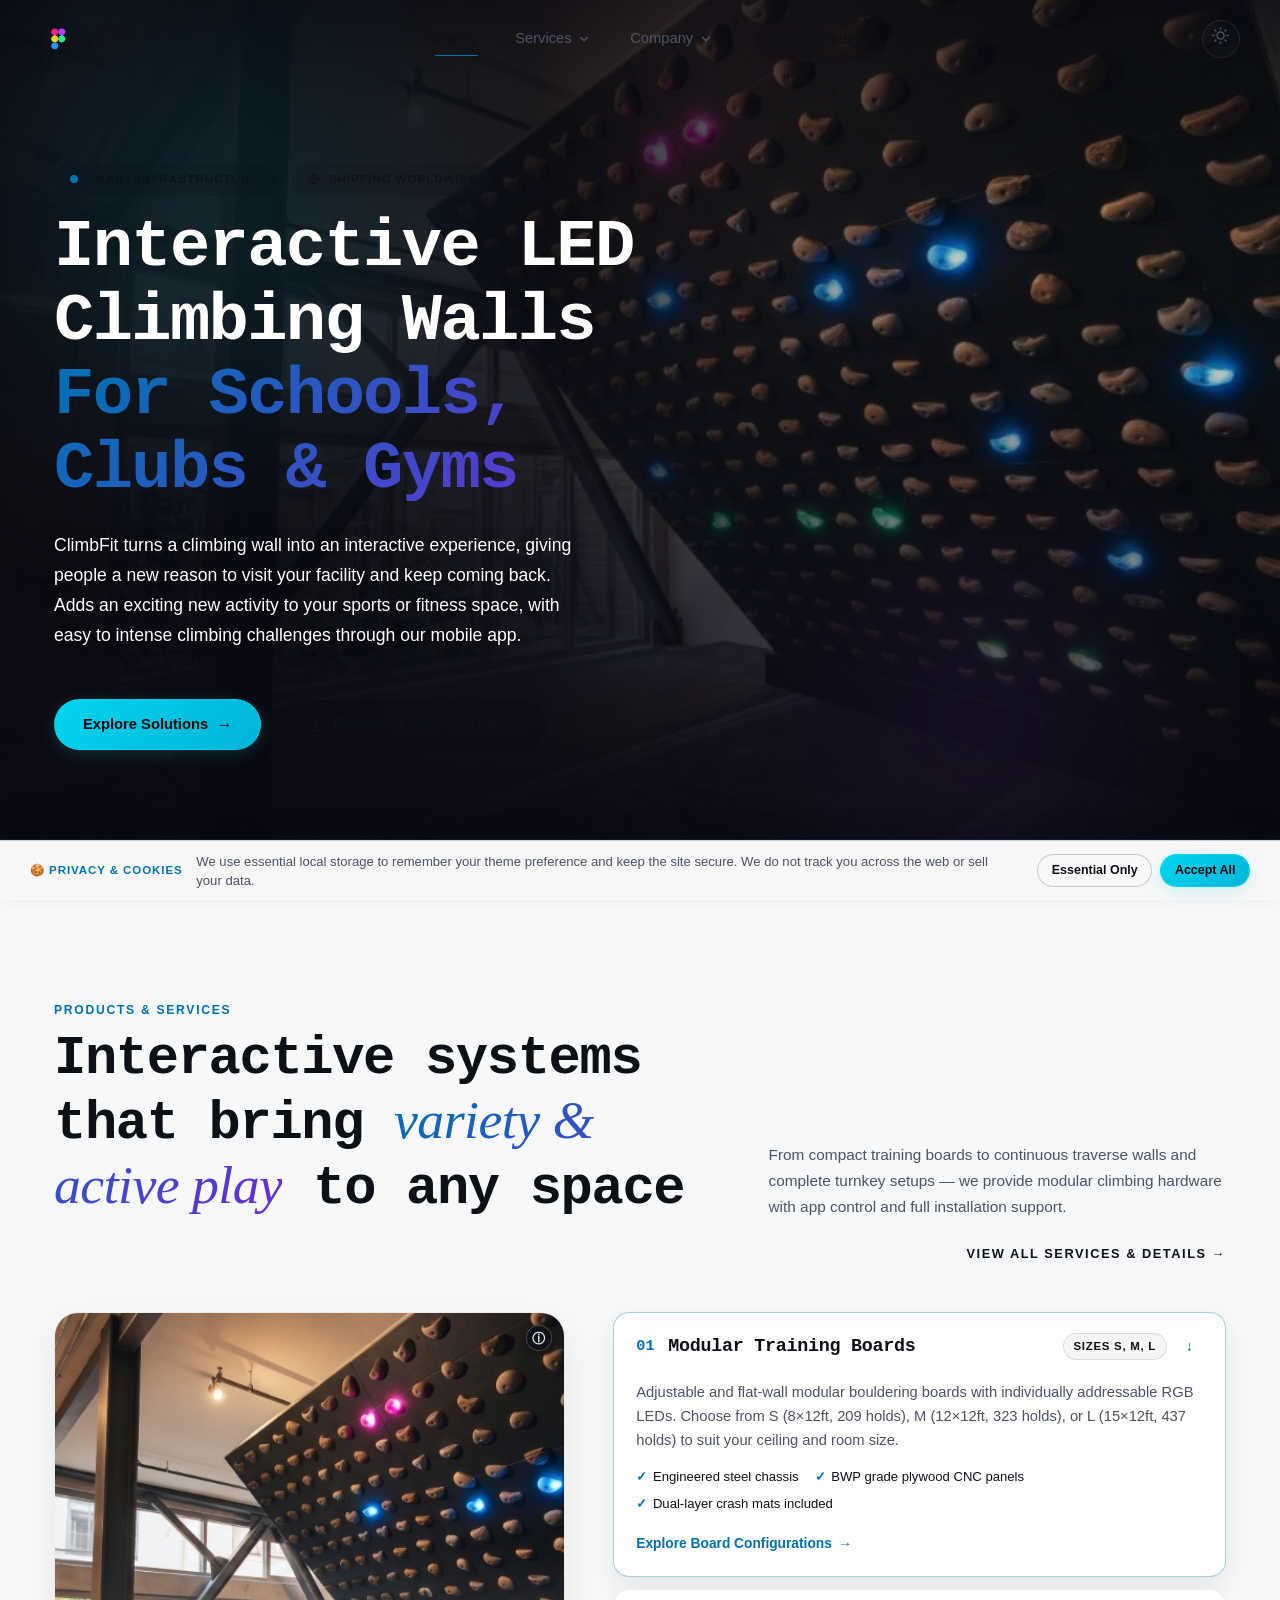
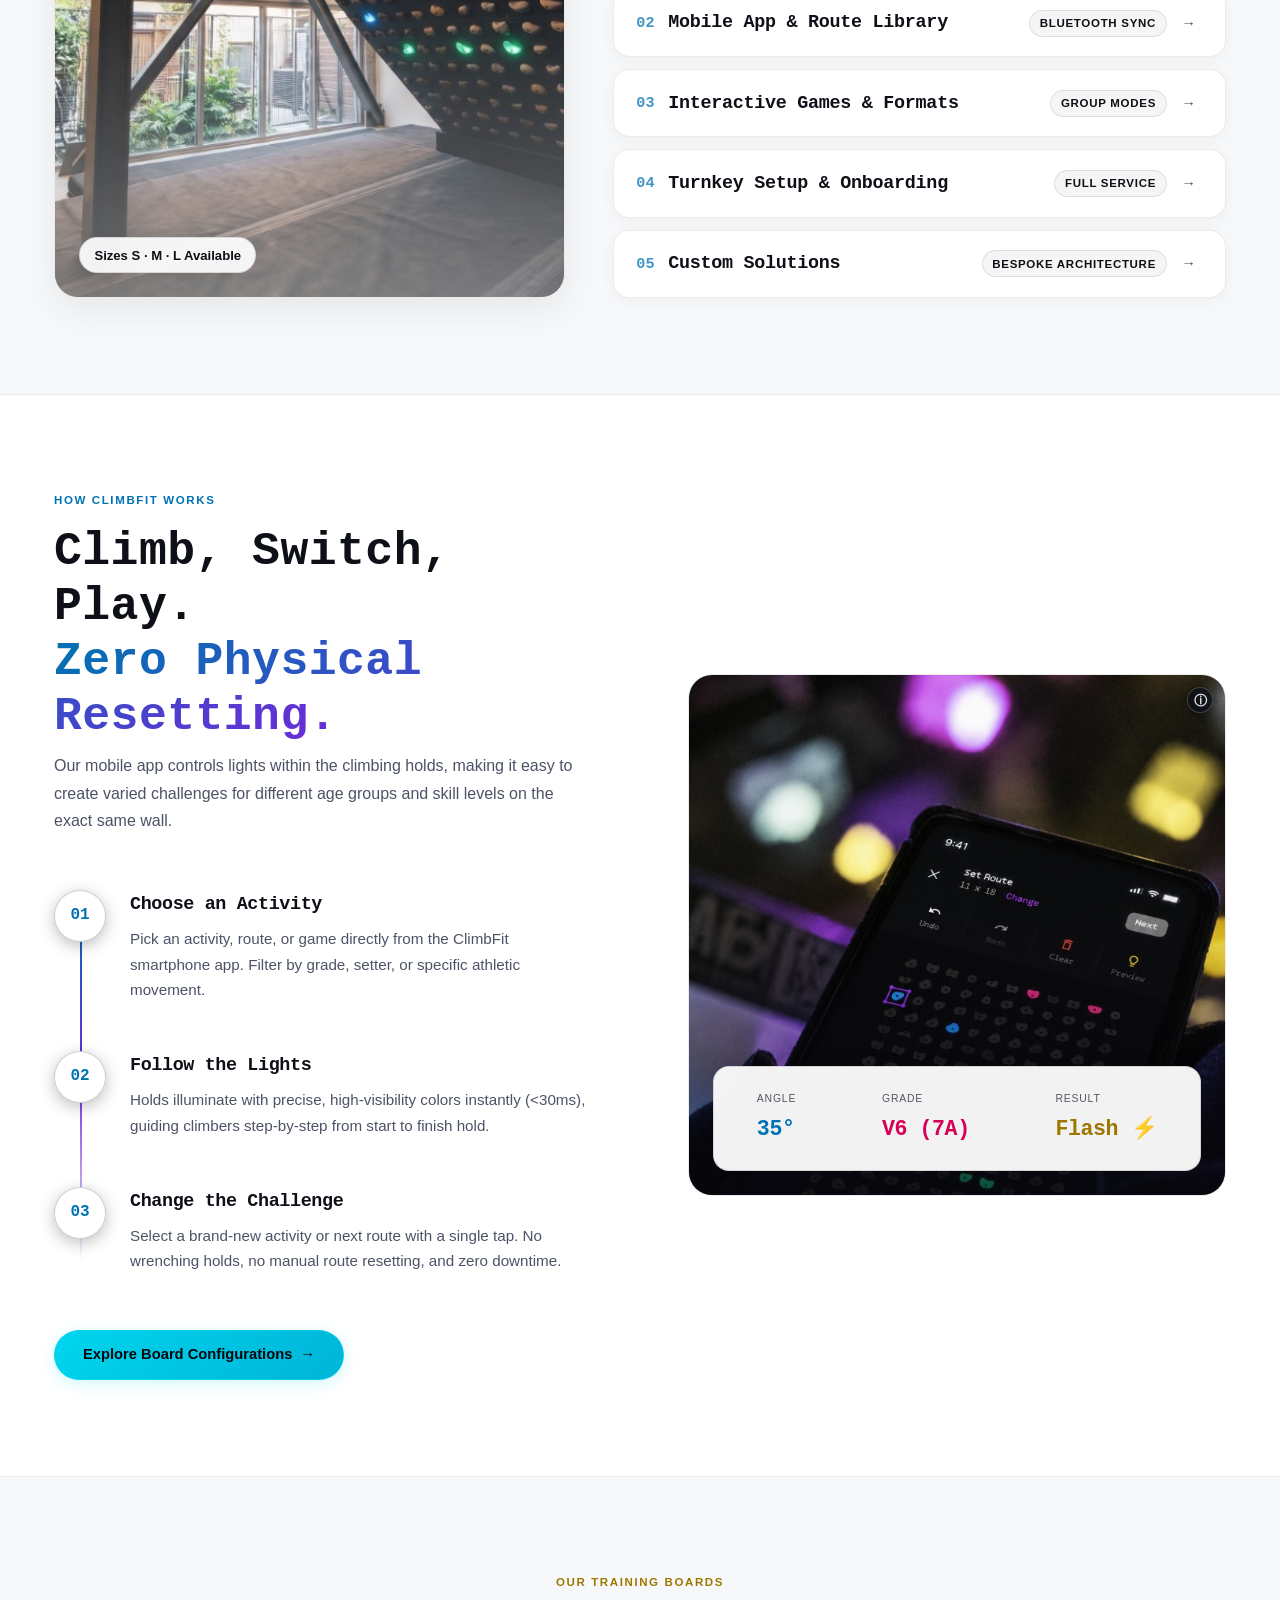
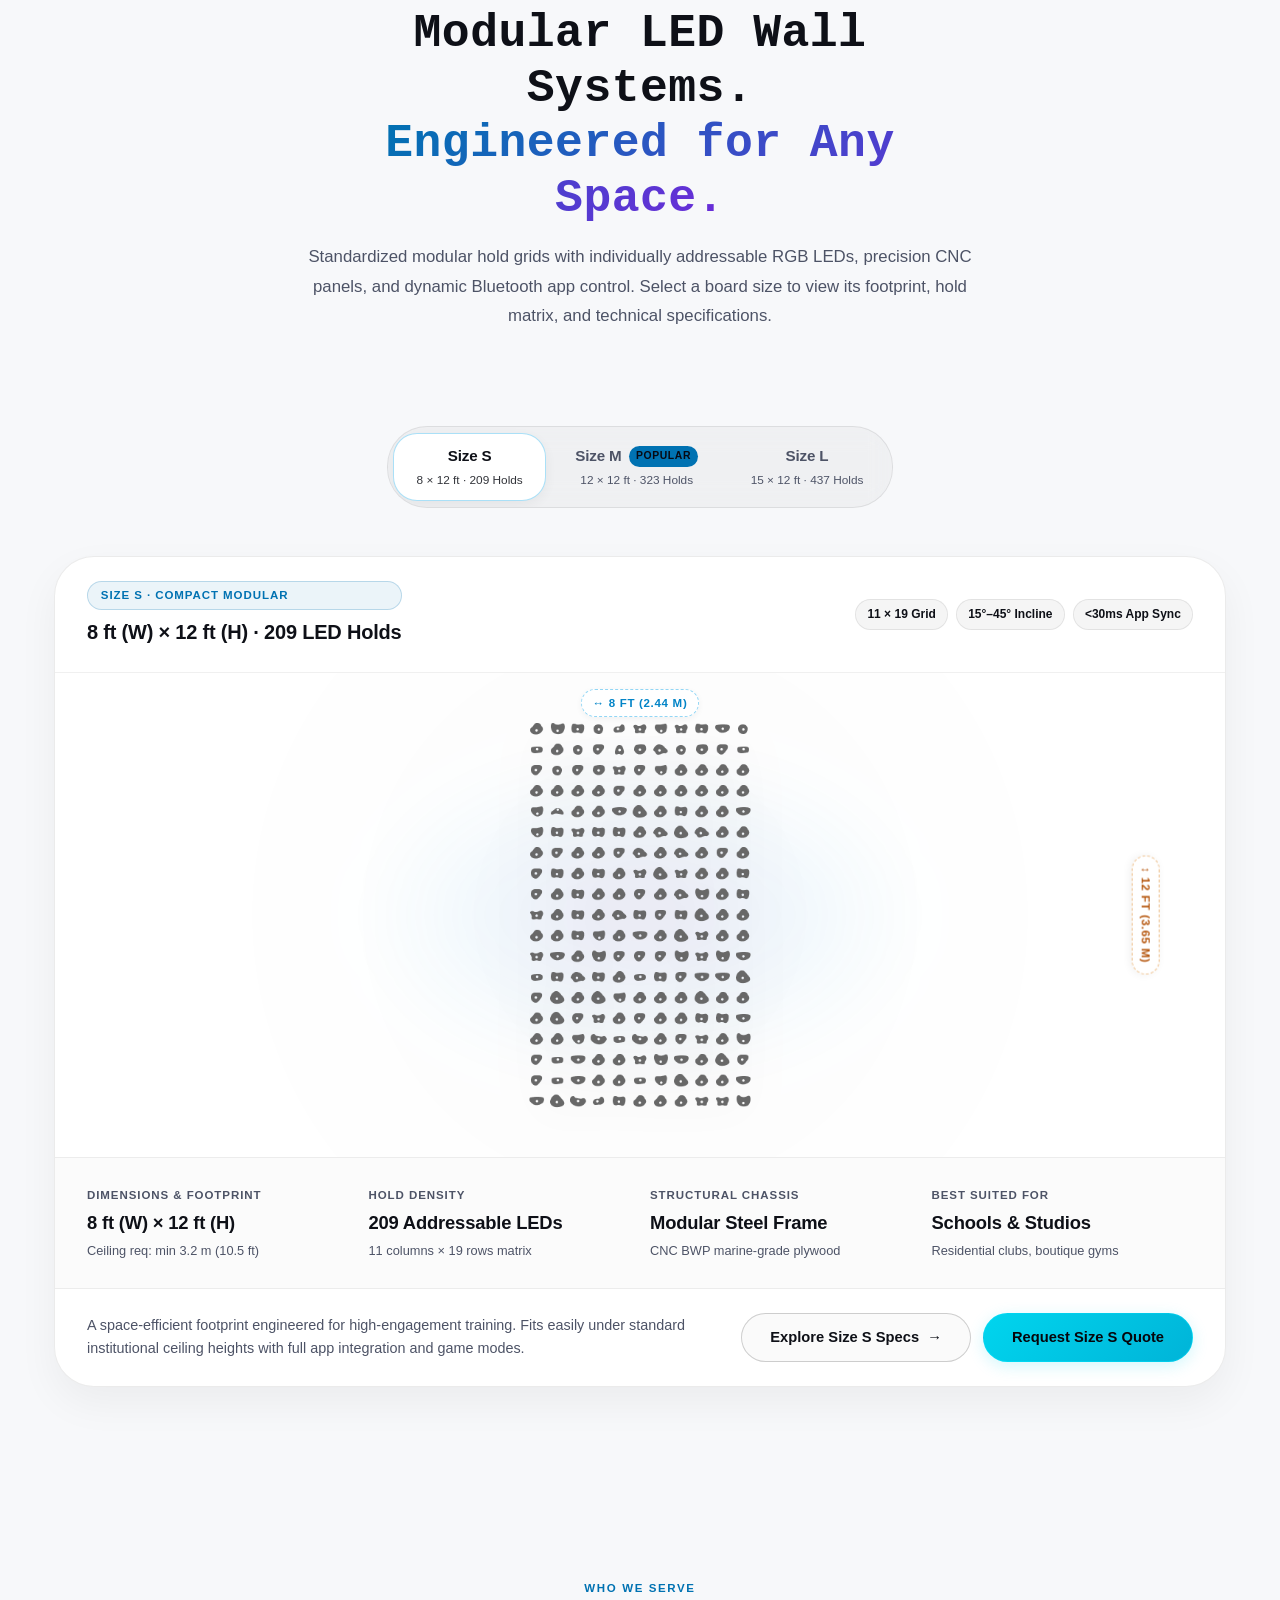
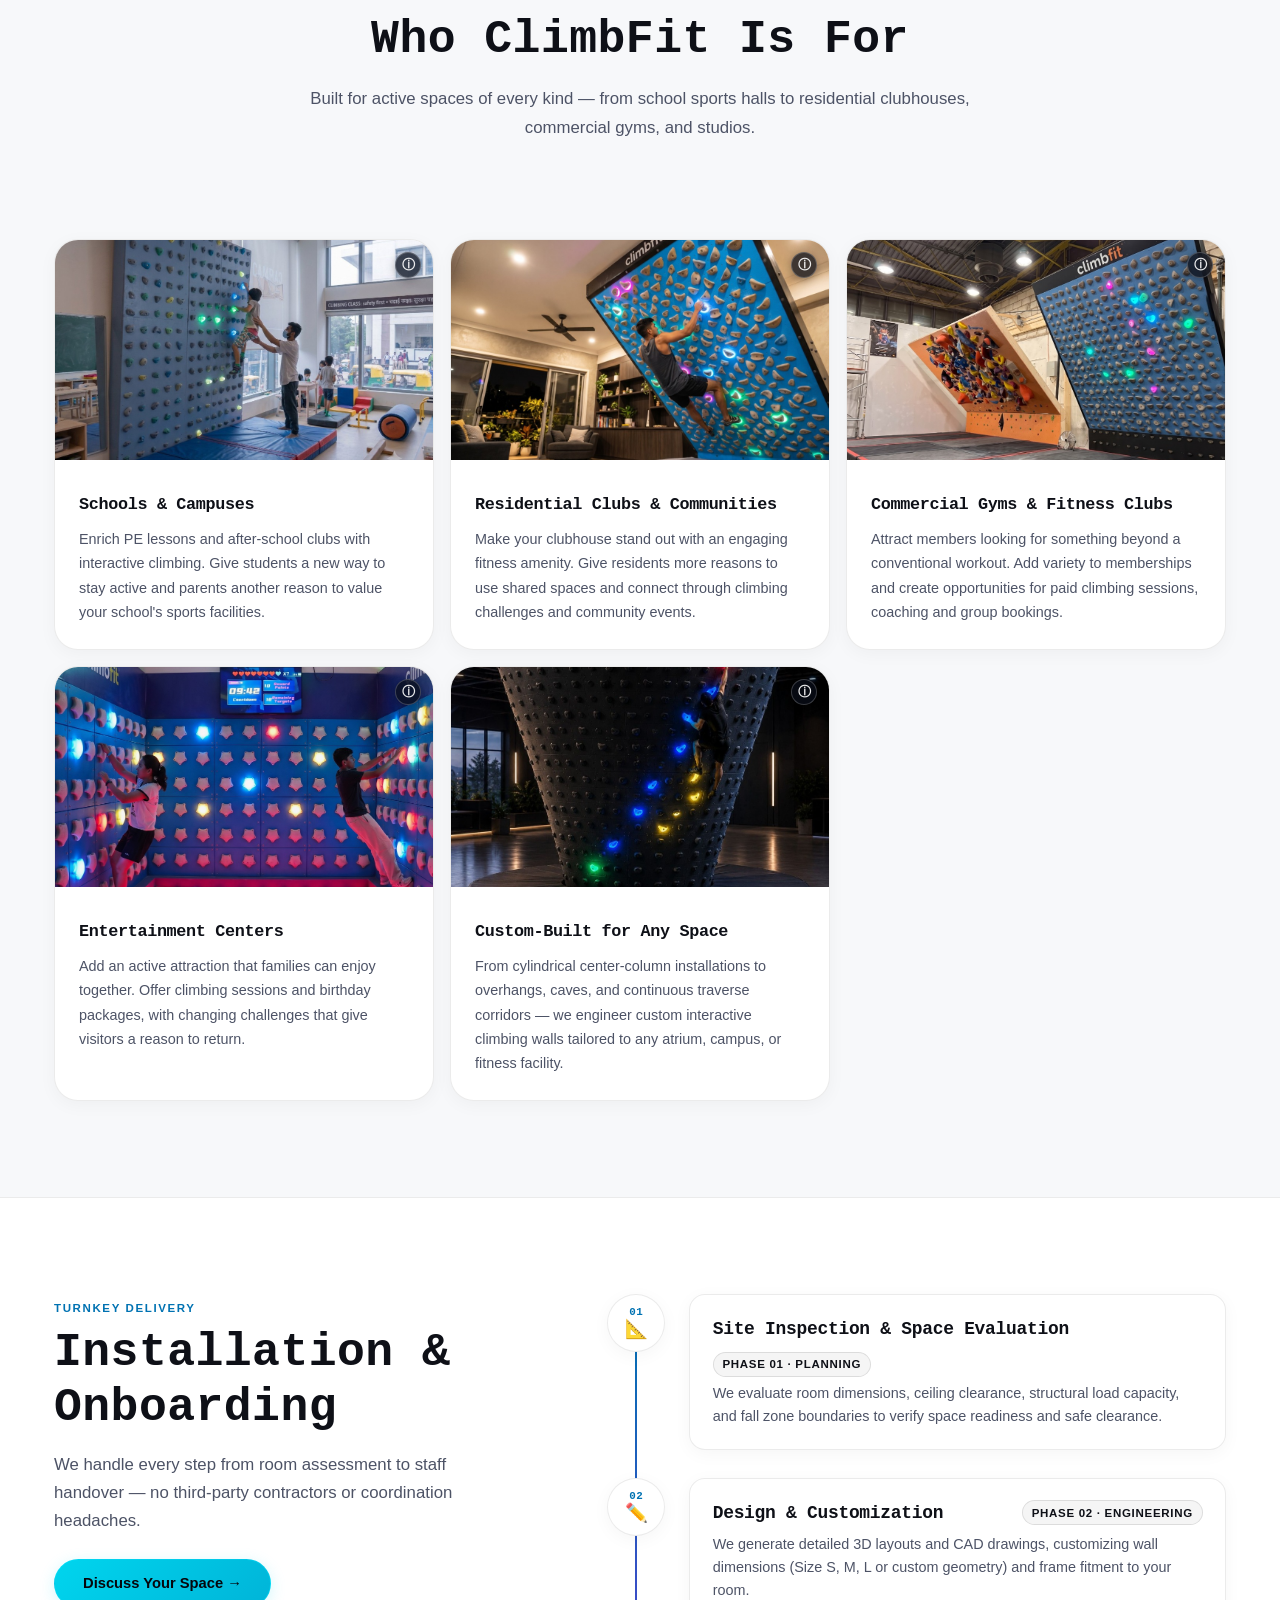
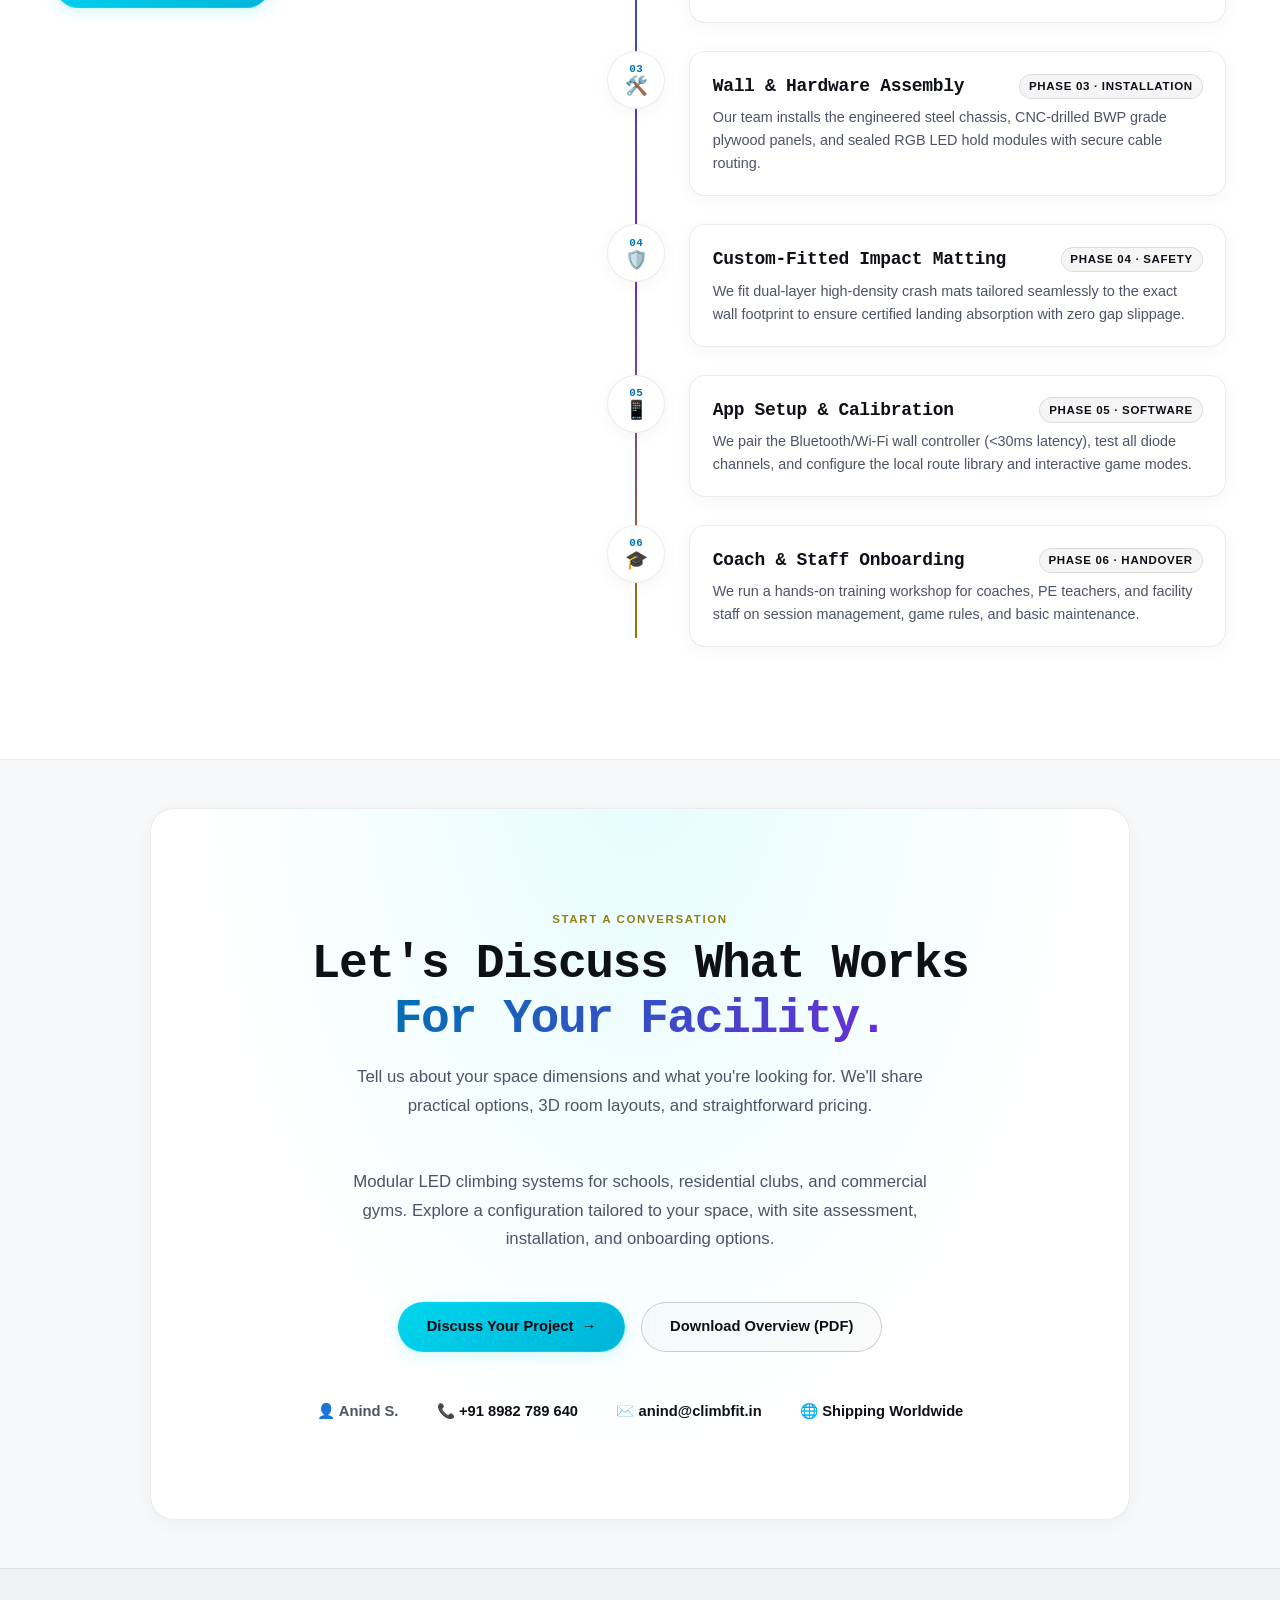
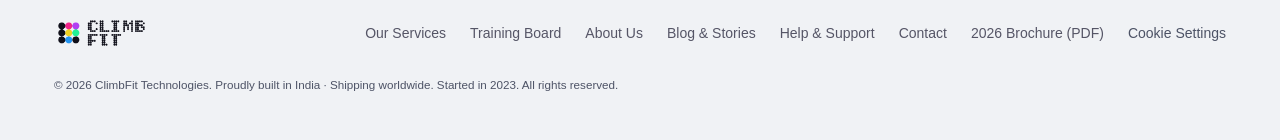
==== commit d2f271f4: "feat: replace 'what is climbfit' with interactive 'our training boards' showcase and size switcher" ====
--- a/index.html
+++ b/index.html
@@ -650,81 +650,383 @@
       color: var(--text-muted);
     }
 
-    /* ── Pillars: Why Choose ClimbFit (Merged 4 Pillars) ──── */
-    .pillars-grid {
-      display: grid;
-      grid-template-columns: repeat(4, 1fr);
-      gap: var(--space-s);
-      margin-top: var(--space-l);
-    }
-
-    .pillar-card {
-      background: rgba(255, 255, 255, 0.015);
-      border: 1px solid rgba(255, 255, 255, 0.05);
-      border-radius: var(--r-l);
-      padding: var(--space-m);
-      position: relative;
-      overflow: hidden;
-      backdrop-filter: blur(8px);
-      -webkit-backdrop-filter: blur(8px);
-      transition: border-color 0.3s, transform 0.3s var(--ease-out), box-shadow 0.3s, background 0.3s;
+    /* ── Our Training Boards Showcase & Size Switcher ────── */
+    .board-switcher-wrap {
+      display: flex;
+      justify-content: center;
+      margin-top: var(--space-m);
+      margin-bottom: var(--space-l);
+    }
+
+    .board-switcher {
+      display: inline-flex;
+      background: rgba(255, 255, 255, 0.03);
+      border: 1px solid rgba(255, 255, 255, 0.08);
+      border-radius: var(--r-xl);
+      padding: 0.35rem;
+      gap: 0.35rem;
+      backdrop-filter: blur(12px);
+      -webkit-backdrop-filter: blur(12px);
+      max-width: 100%;
+      overflow-x: auto;
+    }
+
+    [data-theme="light"] .board-switcher {
+      background: rgba(0, 0, 0, 0.03);
+      border-color: rgba(0, 0, 0, 0.08);
+    }
+
+    .board-switch-btn {
       display: flex;
       flex-direction: column;
-    }
-
-    .pillar-card:hover {
-      background: rgba(255, 255, 255, 0.03);
-      border-color: rgba(0, 229, 255, 0.3);
-      transform: translateY(-4px);
-      box-shadow: 0 16px 40px rgba(0, 0, 0, 0.4);
-    }
-
-    .pillar-header-row {
+      align-items: center;
+      justify-content: center;
+      padding: 0.65rem 1.4rem;
+      border-radius: var(--r-l);
+      border: 1px solid transparent;
+      background: transparent;
+      color: var(--text-muted);
+      cursor: pointer;
+      font-family: var(--font-body);
+      text-align: center;
+      transition: all 0.25s var(--ease-out);
+      white-space: nowrap;
+    }
+
+    .board-switch-btn:hover {
+      color: var(--text);
+      background: rgba(255, 255, 255, 0.04);
+    }
+
+    [data-theme="light"] .board-switch-btn:hover {
+      background: rgba(0, 0, 0, 0.04);
+    }
+
+    .board-switch-btn.active {
+      background: rgba(255, 255, 255, 0.08);
+      border-color: rgba(0, 229, 255, 0.35);
+      color: var(--text);
+      box-shadow: 0 4px 18px rgba(0, 229, 255, 0.15);
+    }
+
+    [data-theme="light"] .board-switch-btn.active {
+      background: #ffffff;
+      border-color: rgba(14, 165, 233, 0.35);
+      color: #0e1017;
+      box-shadow: 0 4px 16px rgba(0, 0, 0, 0.06);
+    }
+
+    .board-switch-size {
+      font-size: 0.95rem;
+      font-weight: 700;
+      letter-spacing: -0.01em;
+      display: inline-flex;
+      align-items: center;
+      gap: 0.45rem;
+    }
+
+    .board-switch-sub {
+      font-size: 0.74rem;
+      color: var(--text-muted);
+      margin-top: 2px;
+      font-weight: 500;
+    }
+
+    .board-switch-btn.active .board-switch-sub {
+      color: var(--text);
+      opacity: 0.85;
+    }
+
+    .board-badge-popular {
+      font-size: 0.65rem;
+      text-transform: uppercase;
+      letter-spacing: 0.06em;
+      font-weight: 700;
+      padding: 0.15rem 0.45rem;
+      border-radius: 100px;
+      background: var(--accent-cyan);
+      color: #060913;
+    }
+
+    .board-showcase-container {
+      background: rgba(255, 255, 255, 0.018);
+      border: 1px solid rgba(255, 255, 255, 0.07);
+      border-radius: var(--r-xl);
+      overflow: hidden;
+      backdrop-filter: blur(14px);
+      -webkit-backdrop-filter: blur(14px);
+      box-shadow: 0 20px 60px rgba(0, 0, 0, 0.35);
+    }
+
+    [data-theme="light"] .board-showcase-container {
+      background: #ffffff;
+      border-color: rgba(0, 0, 0, 0.08);
+      box-shadow: 0 16px 40px rgba(0, 0, 0, 0.05);
+    }
+
+    .board-panel {
+      display: none;
+      opacity: 0;
+    }
+
+    .board-panel.active {
+      display: block;
+      animation: boardPanelFade 0.35s cubic-bezier(0.16, 1, 0.3, 1) forwards;
+    }
+
+    @keyframes boardPanelFade {
+      0% {
+        opacity: 0;
+        transform: translateY(10px) scale(0.99);
+      }
+      100% {
+        opacity: 1;
+        transform: translateY(0) scale(1);
+      }
+    }
+
+    .board-panel-header {
       display: flex;
       align-items: center;
       justify-content: space-between;
-      margin-bottom: var(--space-s);
-    }
-
-    .pillar-icon-box {
+      gap: 1rem;
+      padding: 1.5rem 2rem;
+      border-bottom: 1px solid rgba(255, 255, 255, 0.06);
+      flex-wrap: wrap;
+    }
+
+    [data-theme="light"] .board-panel-header {
+      border-bottom-color: rgba(0, 0, 0, 0.06);
+    }
+
+    .board-panel-title-wrap {
+      display: flex;
+      flex-direction: column;
+      gap: 0.35rem;
+    }
+
+    .board-panel-title {
+      font-size: 1.25rem;
+      font-weight: 700;
+      color: var(--text);
+      letter-spacing: -0.01em;
+      margin: 0;
+    }
+
+    .board-panel-badges {
+      display: flex;
+      align-items: center;
+      gap: 0.5rem;
+      flex-wrap: wrap;
+    }
+
+    .board-meta-pill {
+      font-size: 0.75rem;
+      font-weight: 600;
+      color: var(--text);
+      background: rgba(255, 255, 255, 0.05);
+      border: 1px solid rgba(255, 255, 255, 0.09);
+      padding: 0.3rem 0.7rem;
+      border-radius: 100px;
+    }
+
+    [data-theme="light"] .board-meta-pill {
+      background: rgba(0, 0, 0, 0.04);
+      border-color: rgba(0, 0, 0, 0.08);
+      color: #0e1017;
+    }
+
+    .board-stage {
+      display: flex;
+      flex-direction: column;
+      align-items: center;
+      justify-content: center;
+      position: relative;
+      padding: 2.75rem 1.5rem;
+      min-height: 420px;
+      overflow: hidden;
+      background: radial-gradient(circle at center, rgba(255, 255, 255, 0.015) 0%, transparent 70%);
+    }
+
+    [data-theme="light"] .board-stage {
+      background: radial-gradient(circle at center, rgba(0, 0, 0, 0.015) 0%, transparent 70%);
+    }
+
+    .board-stage-glow {
+      position: absolute;
+      width: min(520px, 85%);
+      height: 280px;
+      border-radius: 50%;
+      pointer-events: none;
+      background: radial-gradient(ellipse at center, rgba(177, 79, 255, 0.16) 0%, rgba(0, 229, 255, 0.09) 45%, transparent 70%);
+      filter: blur(40px);
+      animation: gridGlowPulse 5s ease-in-out infinite alternate;
+      z-index: 1;
+    }
+
+    [data-theme="light"] .board-stage-glow {
+      background: radial-gradient(ellipse at center, rgba(124, 58, 237, 0.08) 0%, rgba(14, 165, 233, 0.06) 50%, transparent 75%);
+      filter: blur(45px);
+    }
+
+    @keyframes gridGlowPulse {
+      0% {
+        opacity: 0.55;
+        transform: scale(0.96);
+      }
+      100% {
+        opacity: 0.9;
+        transform: scale(1.05);
+      }
+    }
+
+    .board-dimension-tag {
+      position: absolute;
+      z-index: 3;
+      font-size: 0.72rem;
+      font-weight: 600;
+      letter-spacing: 0.06em;
+      text-transform: uppercase;
+      padding: 0.25rem 0.65rem;
+      border-radius: 100px;
+      backdrop-filter: blur(10px);
+      -webkit-backdrop-filter: blur(10px);
+      pointer-events: none;
+    }
+
+    .board-dim-width {
+      top: 1rem;
+      border: 1px dashed rgba(0, 229, 255, 0.35);
+      background: rgba(0, 0, 0, 0.45);
+      color: var(--accent-cyan);
+    }
+
+    .board-dim-height {
+      right: 1.25rem;
+      top: 50%;
+      transform: translateY(-50%) rotate(90deg);
+      transform-origin: center center;
+      border: 1px dashed rgba(245, 208, 0, 0.35);
+      background: rgba(0, 0, 0, 0.45);
+      color: var(--accent-yellow);
+    }
+
+    [data-theme="light"] .board-dim-width {
+      background: rgba(255, 255, 255, 0.85);
+      border-color: rgba(14, 165, 233, 0.45);
+      color: #0284c7;
+      box-shadow: 0 2px 8px rgba(0, 0, 0, 0.06);
+    }
+
+    [data-theme="light"] .board-dim-height {
+      background: rgba(255, 255, 255, 0.85);
+      border-color: rgba(217, 119, 6, 0.45);
+      color: #b45309;
+      box-shadow: 0 2px 8px rgba(0, 0, 0, 0.06);
+    }
+
+    .board-grid-wrap {
+      position: relative;
+      display: flex;
+      align-items: center;
+      justify-content: center;
+      z-index: 2;
+      transition: transform 0.3s var(--ease-out);
+    }
+
+    .board-grid-wrap:hover {
+      transform: translateY(-3px) scale(1.015);
+    }
+
+    .board-grid-img {
+      height: clamp(280px, 44vh, 440px);
       width: auto;
-      height: auto;
-      border: none;
-      background: none;
-      font-size: 2.1rem;
-      line-height: 1;
-      padding: 0;
-      filter: drop-shadow(0 4px 12px rgba(0, 229, 255, 0.25));
-      display: inline-flex;
+      max-width: 90vw;
+      object-fit: contain;
+      filter: drop-shadow(0 14px 35px rgba(0, 0, 0, 0.4));
+      transition: opacity 0.25s ease;
+    }
+
+    [data-theme="light"] .board-grid-img {
+      filter: drop-shadow(0 10px 25px rgba(0, 0, 0, 0.08));
+    }
+
+    .board-grid-light {
+      display: none;
+    }
+
+    [data-theme="light"] .board-grid-dark {
+      display: none;
+    }
+
+    [data-theme="light"] .board-grid-light {
+      display: block;
+    }
+
+    .board-specs-strip {
+      display: grid;
+      grid-template-columns: repeat(4, 1fr);
+      gap: 1.25rem;
+      padding: 1.75rem 2rem;
+      border-top: 1px solid rgba(255, 255, 255, 0.06);
+      border-bottom: 1px solid rgba(255, 255, 255, 0.06);
+      background: rgba(255, 255, 255, 0.01);
+    }
+
+    [data-theme="light"] .board-specs-strip {
+      border-color: rgba(0, 0, 0, 0.06);
+      background: rgba(0, 0, 0, 0.015);
+    }
+
+    .board-spec-col {
+      display: flex;
+      flex-direction: column;
+      gap: 0.25rem;
+    }
+
+    .board-spec-label {
+      font-size: 0.72rem;
+      font-weight: 600;
+      text-transform: uppercase;
+      letter-spacing: 0.08em;
+      color: var(--text-muted);
+    }
+
+    .board-spec-value {
+      font-size: 1.15rem;
+      font-weight: 700;
+      color: var(--text);
+      letter-spacing: -0.01em;
+    }
+
+    .board-spec-note {
+      font-size: 0.8rem;
+      color: var(--text-muted);
+      line-height: 1.4;
+    }
+
+    .board-panel-footer {
+      display: flex;
       align-items: center;
-      justify-content: flex-start;
-      transition: transform 0.3s var(--ease-out), filter 0.3s;
-    }
-
-    .pillar-card:hover .pillar-icon-box {
-      transform: translateY(-2px) scale(1.08);
-      filter: drop-shadow(0 6px 16px rgba(0, 229, 255, 0.45));
-    }
-
-    .pillar-num {
-      font-family: var(--font-display);
-      font-weight: 800;
-      font-size: 1.35rem;
-      color: var(--accent-cyan);
-    }
-
-    .pillar-card h3 {
-      font-family: var(--font-display);
-      font-weight: 700;
-      font-size: 1.05rem;
-      letter-spacing: -0.02em;
-      margin-bottom: 0.35rem;
-    }
-
-    .pillar-card p {
-      font-size: 0.85rem;
+      justify-content: space-between;
+      gap: 1.5rem;
+      padding: 1.5rem 2rem;
+      flex-wrap: wrap;
+    }
+
+    .board-panel-desc {
+      font-size: 0.9rem;
       color: var(--text-muted);
       line-height: 1.6;
+      max-width: 600px;
+      margin: 0;
+    }
+
+    .board-panel-actions {
+      display: flex;
+      align-items: center;
+      gap: 0.75rem;
+      flex-wrap: wrap;
     }
 
     /* ── Audience Cards ────────────────────────────────────── */
@@ -859,8 +1161,9 @@
         scroll-snap-align: start;
       }
 
-      .pillars-grid {
+      .board-specs-strip {
         grid-template-columns: repeat(2, 1fr);
+        gap: 1.5rem;
       }
     }
 
@@ -902,9 +1205,33 @@
       }
     }
 
-    @media (max-width: 600px) {
-      .pillars-grid {
+    @media (max-width: 640px) {
+      .board-panel-header,
+      .board-specs-strip,
+      .board-panel-footer {
+        padding: 1.25rem 1rem;
+      }
+      .board-stage {
+        padding: 2rem 0.5rem;
+        min-height: 320px;
+      }
+      .board-grid-img {
+        height: clamp(220px, 36vh, 320px);
+      }
+      .board-dim-height {
+        display: none;
+      }
+      .board-specs-strip {
         grid-template-columns: 1fr;
+        gap: 1.25rem;
+      }
+      .board-panel-actions {
+        width: 100%;
+        flex-direction: column;
+      }
+      .board-panel-actions .btn {
+        width: 100%;
+        text-align: center;
       }
     }
   </style>
@@ -1341,81 +1668,211 @@
       </div>
     </section>
 
-    <!-- ── 4. What Is ClimbFit? Key Pillars (PDF Page 2) ───── -->
-    <section class="section" id="why-climbfit" aria-labelledby="why-heading">
+    <!-- ── 4. Our Training Boards (Modular LED Grid Architecture) ───── -->
+    <section class="section" id="training-boards" aria-labelledby="boards-heading">
+      <div id="why-climbfit" style="position:relative;top:calc(-1 * var(--nav-h));" aria-hidden="true"></div>
       <div class="container">
         <header class="section-header reveal">
-          <span class="label" style="color:var(--accent-yellow);" aria-hidden="true">What Is ClimbFit?</span>
-          <h2 class="heading-1" id="why-heading">Smart Infrastructure For Active Spaces</h2>
-          <p>ClimbFit turns a climbing wall into an interactive experience, giving people a new reason to visit your
-            facility and keep coming back.</p>
+          <span class="label" style="color:var(--accent-yellow);" aria-hidden="true">Our Training Boards</span>
+          <h2 class="heading-1" id="boards-heading">Modular LED Wall Systems.<br><span class="gradient-text">Engineered for Any Space.</span></h2>
+          <p>Standardized modular hold grids with individually addressable RGB LEDs, precision CNC panels, and dynamic Bluetooth app control. Select a board size to view its footprint, hold matrix, and technical specifications.</p>
         </header>
 
-        <div class="pillars-grid" role="list" aria-label="Key features of ClimbFit">
-
-          <!-- Pillar 1: More ways to get active -->
-          <article class="pillar-card reveal reveal-delay-1" role="listitem">
-            <div class="pillar-header-row">
-              <div class="pillar-icon-box" aria-hidden="true">🧗</div>
-              <div class="pillar-num">01</div>
-            </div>
-            <h3>More Ways to Get Active</h3>
-            <p>Climbing activities that involve strength, balance, coordination, and problem-solving, approachable for
-              all skill levels.</p>
-          </article>
-
-          <!-- Pillar 2: Variety on one wall -->
-          <article class="pillar-card reveal reveal-delay-2" role="listitem">
-            <div class="pillar-header-row">
-              <div class="pillar-icon-box" aria-hidden="true">🎮</div>
-              <div class="pillar-num">02</div>
-            </div>
-            <h3>Variety on One Wall</h3>
-            <p>Different climbing challenges, training drills, and group games using the exact same physical
-              installation without unbolting holds.</p>
-          </article>
-
-          <!-- Pillar 3: Options for your facility -->
-          <article class="pillar-card reveal reveal-delay-3" role="listitem">
-            <div class="pillar-header-row">
-              <div class="pillar-icon-box" aria-hidden="true">🏢</div>
-              <div class="pillar-num">03</div>
-            </div>
-            <h3>Options for Your Facility</h3>
-            <p>Modular wall-mounted or freestanding configurations, with complete installation and onboarding support
-              tailored to your space.</p>
-          </article>
-
-          <!-- Pillar 4: Interactive app ecosystem -->
-          <article class="pillar-card reveal reveal-delay-4" role="listitem">
-            <div class="pillar-header-row">
-              <div class="pillar-icon-box" aria-hidden="true">📱</div>
-              <div class="pillar-num">04</div>
-            </div>
-            <h3>App-Based Route Control</h3>
-            <p>Discover routes, build personal collections, and train with activities suited to your wall configuration
-              with sub-30ms LED sync.</p>
-          </article>
-
+        <!-- Size Switcher Segmented Control -->
+        <div class="board-switcher-wrap reveal">
+          <div class="board-switcher" role="tablist" aria-label="Select board size">
+            <button type="button" class="board-switch-btn active" data-size="s" id="tab-size-s" role="tab" aria-selected="true" aria-controls="board-panel-s">
+              <span class="board-switch-size">Size S</span>
+              <span class="board-switch-sub">8 × 12 ft · 209 Holds</span>
+            </button>
+            <button type="button" class="board-switch-btn" data-size="m" id="tab-size-m" role="tab" aria-selected="false" aria-controls="board-panel-m">
+              <span class="board-switch-size">Size M <span class="board-badge-popular">Popular</span></span>
+              <span class="board-switch-sub">12 × 12 ft · 323 Holds</span>
+            </button>
+            <button type="button" class="board-switch-btn" data-size="l" id="tab-size-l" role="tab" aria-selected="false" aria-controls="board-panel-l">
+              <span class="board-switch-size">Size L</span>
+              <span class="board-switch-sub">15 × 12 ft · 437 Holds</span>
+            </button>
+          </div>
         </div>
 
-        <div class="comparison-strip reveal">
-          <div class="comp-item">
-            <div class="comp-item-val">8×12 ft</div>
-            <div class="comp-item-lbl">Size S (209 Holds)</div>
+        <!-- Board Visualizer Showcase -->
+        <div class="board-showcase-container reveal">
+
+          <!-- Size S Panel -->
+          <div class="board-panel active" id="board-panel-s" data-size="s" role="tabpanel" aria-labelledby="tab-size-s">
+            <div class="board-panel-header">
+              <div class="board-panel-title-wrap">
+                <span class="tag tag-cyan">Size S · Compact Modular</span>
+                <h3 class="board-panel-title">8 ft (W) × 12 ft (H) · 209 LED Holds</h3>
+              </div>
+              <div class="board-panel-badges">
+                <span class="board-meta-pill">11 × 19 Grid</span>
+                <span class="board-meta-pill">15°–45° Incline</span>
+                <span class="board-meta-pill">&lt;30ms App Sync</span>
+              </div>
+            </div>
+
+            <div class="board-stage">
+              <div class="board-stage-glow" aria-hidden="true"></div>
+              <div class="board-dimension-tag board-dim-width"><span>↔ 8 ft (2.44 m)</span></div>
+              <div class="board-dimension-tag board-dim-height"><span>↕ 12 ft (3.65 m)</span></div>
+              <div class="board-grid-wrap">
+                <img src="assets/boards/grid-s-dark.png" alt="ClimbFit Size S LED hold matrix (209 holds, 11x19)" class="board-grid-img board-grid-dark" width="312" height="536" loading="lazy">
+                <img src="assets/boards/grid-s-light.png" alt="ClimbFit Size S LED hold matrix (209 holds, 11x19)" class="board-grid-img board-grid-light" width="312" height="536" loading="lazy">
+              </div>
+            </div>
+
+            <div class="board-specs-strip">
+              <div class="board-spec-col">
+                <span class="board-spec-label">Dimensions &amp; Footprint</span>
+                <span class="board-spec-value">8 ft (W) × 12 ft (H)</span>
+                <span class="board-spec-note">Ceiling req: min 3.2 m (10.5 ft)</span>
+              </div>
+              <div class="board-spec-col">
+                <span class="board-spec-label">Hold Density</span>
+                <span class="board-spec-value">209 Addressable LEDs</span>
+                <span class="board-spec-note">11 columns × 19 rows matrix</span>
+              </div>
+              <div class="board-spec-col">
+                <span class="board-spec-label">Structural Chassis</span>
+                <span class="board-spec-value">Modular Steel Frame</span>
+                <span class="board-spec-note">CNC BWP marine-grade plywood</span>
+              </div>
+              <div class="board-spec-col">
+                <span class="board-spec-label">Best Suited For</span>
+                <span class="board-spec-value">Schools &amp; Studios</span>
+                <span class="board-spec-note">Residential clubs, boutique gyms</span>
+              </div>
+            </div>
+
+            <div class="board-panel-footer">
+              <p class="board-panel-desc">
+                A space-efficient footprint engineered for high-engagement training. Fits easily under standard institutional ceiling heights with full app integration and game modes.
+              </p>
+              <div class="board-panel-actions">
+                <a href="training-board.html#specs" class="btn btn-outline">Explore Size S Specs <span aria-hidden="true">→</span></a>
+                <a href="about.html#contact" class="btn btn-primary">Request Size S Quote</a>
+              </div>
+            </div>
           </div>
-          <div class="comp-item">
-            <div class="comp-item-val">12×12 ft</div>
-            <div class="comp-item-lbl">Size M (323 Holds)</div>
+
+          <!-- Size M Panel -->
+          <div class="board-panel" id="board-panel-m" data-size="m" role="tabpanel" aria-labelledby="tab-size-m" hidden>
+            <div class="board-panel-header">
+              <div class="board-panel-title-wrap">
+                <span class="tag tag-yellow">Size M · Standard Facility · Most Popular</span>
+                <h3 class="board-panel-title">12 ft (W) × 12 ft (H) · 323 LED Holds</h3>
+              </div>
+              <div class="board-panel-badges">
+                <span class="board-meta-pill">17 × 19 Grid</span>
+                <span class="board-meta-pill">15°–45° Incline</span>
+                <span class="board-meta-pill">&lt;30ms App Sync</span>
+              </div>
+            </div>
+
+            <div class="board-stage">
+              <div class="board-stage-glow" aria-hidden="true"></div>
+              <div class="board-dimension-tag board-dim-width"><span>↔ 12 ft (3.65 m)</span></div>
+              <div class="board-dimension-tag board-dim-height"><span>↕ 12 ft (3.65 m)</span></div>
+              <div class="board-grid-wrap">
+                <img src="assets/boards/grid-m-dark.png" alt="ClimbFit Size M LED hold matrix (323 holds, 17x19)" class="board-grid-img board-grid-dark" width="424" height="536" loading="lazy">
+                <img src="assets/boards/grid-m-light.png" alt="ClimbFit Size M LED hold matrix (323 holds, 17x19)" class="board-grid-img board-grid-light" width="424" height="536" loading="lazy">
+              </div>
+            </div>
+
+            <div class="board-specs-strip">
+              <div class="board-spec-col">
+                <span class="board-spec-label">Dimensions &amp; Footprint</span>
+                <span class="board-spec-value">12 ft (W) × 12 ft (H)</span>
+                <span class="board-spec-note">Ceiling req: min 3.2 m (10.5 ft)</span>
+              </div>
+              <div class="board-spec-col">
+                <span class="board-spec-label">Hold Density</span>
+                <span class="board-spec-value">323 Addressable LEDs</span>
+                <span class="board-spec-note">17 columns × 19 rows matrix</span>
+              </div>
+              <div class="board-spec-col">
+                <span class="board-spec-label">Structural Chassis</span>
+                <span class="board-spec-value">Heavy-Duty Steel</span>
+                <span class="board-spec-note">Dual-layer high-density crash matting</span>
+              </div>
+              <div class="board-spec-col">
+                <span class="board-spec-label">Best Suited For</span>
+                <span class="board-spec-value">Commercial Gyms</span>
+                <span class="board-spec-note">Fitness clubs &amp; multi-sport centres</span>
+              </div>
+            </div>
+
+            <div class="board-panel-footer">
+              <p class="board-panel-desc">
+                Our flagship installation offering the optimal balance of route variety, traverse potential, and dynamic movement for commercial athletic facilities.
+              </p>
+              <div class="board-panel-actions">
+                <a href="training-board.html#specs" class="btn btn-outline">Explore Size M Specs <span aria-hidden="true">→</span></a>
+                <a href="about.html#contact" class="btn btn-primary">Request Size M Quote</a>
+              </div>
+            </div>
           </div>
-          <div class="comp-item">
-            <div class="comp-item-val">15×12 ft</div>
-            <div class="comp-item-lbl">Size L (437 Holds)</div>
+
+          <!-- Size L Panel -->
+          <div class="board-panel" id="board-panel-l" data-size="l" role="tabpanel" aria-labelledby="tab-size-l" hidden>
+            <div class="board-panel-header">
+              <div class="board-panel-title-wrap">
+                <span class="tag tag-pink">Size L · Commercial Max</span>
+                <h3 class="board-panel-title">15 ft (W) × 12 ft (H) · 437 LED Holds</h3>
+              </div>
+              <div class="board-panel-badges">
+                <span class="board-meta-pill">23 × 19 Grid</span>
+                <span class="board-meta-pill">Dual-Climber Ready</span>
+                <span class="board-meta-pill">&lt;30ms App Sync</span>
+              </div>
+            </div>
+
+            <div class="board-stage">
+              <div class="board-stage-glow" aria-hidden="true"></div>
+              <div class="board-dimension-tag board-dim-width"><span>↔ 15 ft (4.57 m)</span></div>
+              <div class="board-dimension-tag board-dim-height"><span>↕ 12 ft (3.65 m)</span></div>
+              <div class="board-grid-wrap">
+                <img src="assets/boards/grid-l-dark.png" alt="ClimbFit Size L LED hold matrix (437 holds, 23x19)" class="board-grid-img board-grid-dark" width="648" height="536" loading="lazy">
+                <img src="assets/boards/grid-l-light.png" alt="ClimbFit Size L LED hold matrix (437 holds, 23x19)" class="board-grid-img board-grid-light" width="648" height="536" loading="lazy">
+              </div>
+            </div>
+
+            <div class="board-specs-strip">
+              <div class="board-spec-col">
+                <span class="board-spec-label">Dimensions &amp; Footprint</span>
+                <span class="board-spec-value">15 ft (W) × 12 ft (H)</span>
+                <span class="board-spec-note">Ceiling req: min 3.4 m (11.2 ft)</span>
+              </div>
+              <div class="board-spec-col">
+                <span class="board-spec-label">Hold Density</span>
+                <span class="board-spec-value">437 Addressable LEDs</span>
+                <span class="board-spec-note">23 columns × 19 rows matrix</span>
+              </div>
+              <div class="board-spec-col">
+                <span class="board-spec-label">Structural Chassis</span>
+                <span class="board-spec-value">Reinforced Structural Steel</span>
+                <span class="board-spec-note">Expanded dual-layer impact zone</span>
+              </div>
+              <div class="board-spec-col">
+                <span class="board-spec-label">Best Suited For</span>
+                <span class="board-spec-value">Multi-Climber Facilities</span>
+                <span class="board-spec-note">Entertainment hubs &amp; elite gyms</span>
+              </div>
+            </div>
+
+            <div class="board-panel-footer">
+              <p class="board-panel-desc">
+                Maximum lateral climbing breadth built for simultaneous dual-climber tracks, team relays, speed competition modes, and high-throughput group fitness classes.
+              </p>
+              <div class="board-panel-actions">
+                <a href="training-board.html#specs" class="btn btn-outline">Explore Size L Specs <span aria-hidden="true">→</span></a>
+                <a href="about.html#contact" class="btn btn-primary">Request Size L Quote</a>
+              </div>
+            </div>
           </div>
-          <div class="comp-item">
-            <div class="comp-item-val">RGB LEDs</div>
-            <div class="comp-item-lbl">Integrated Light Holds</div>
-          </div>
+
         </div>
       </div>
     </section>
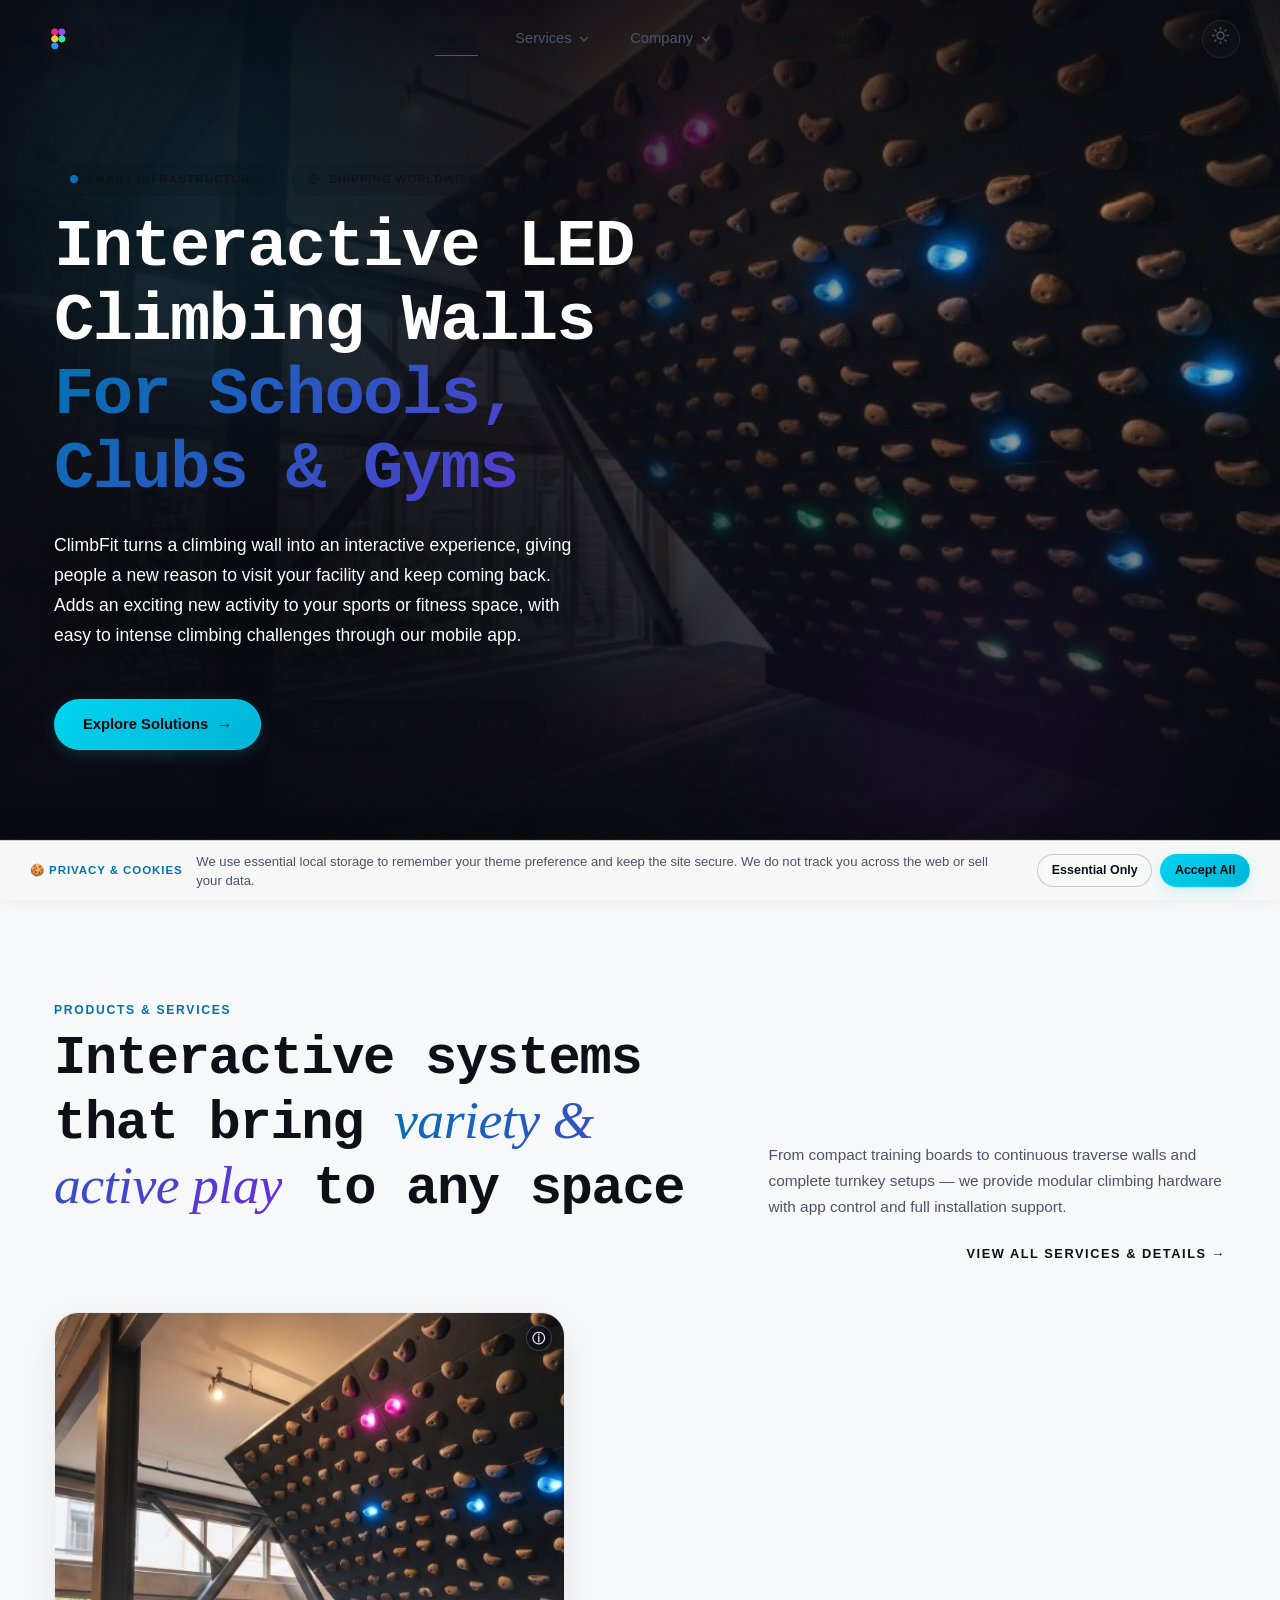
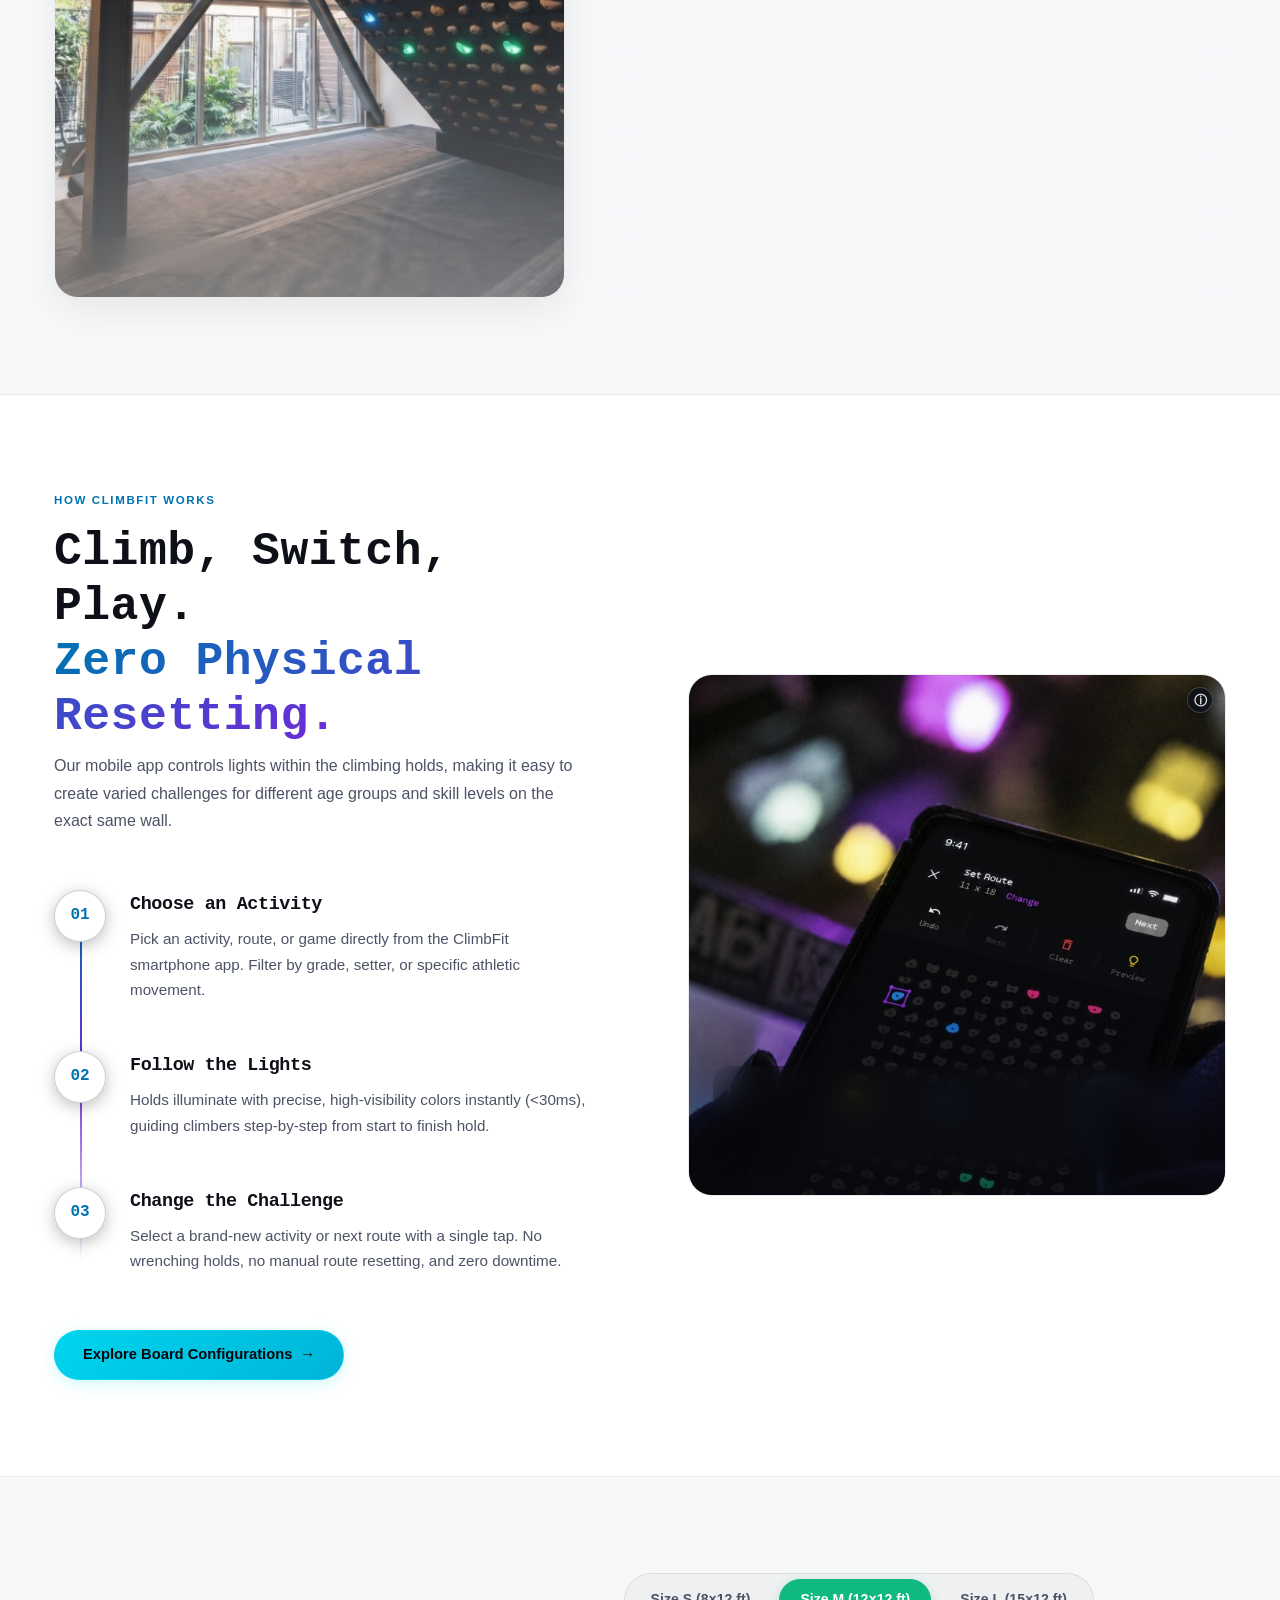
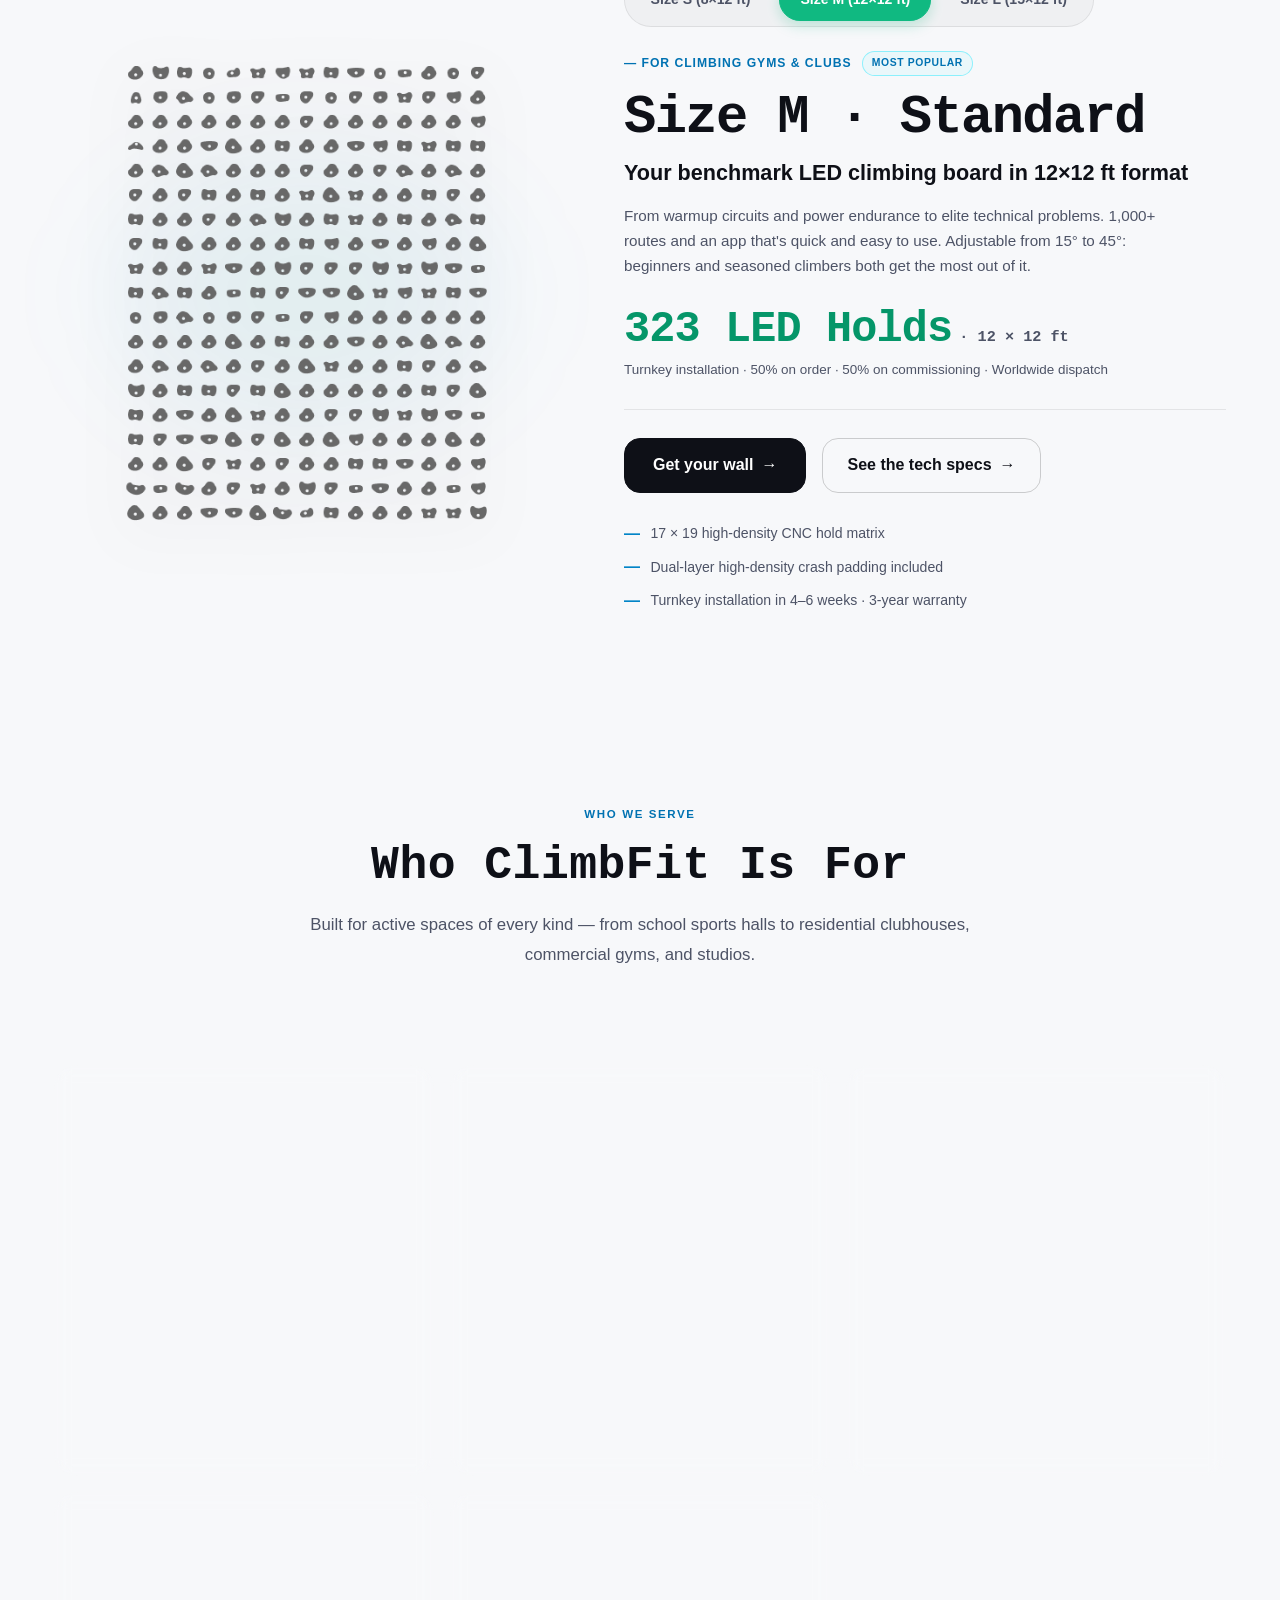
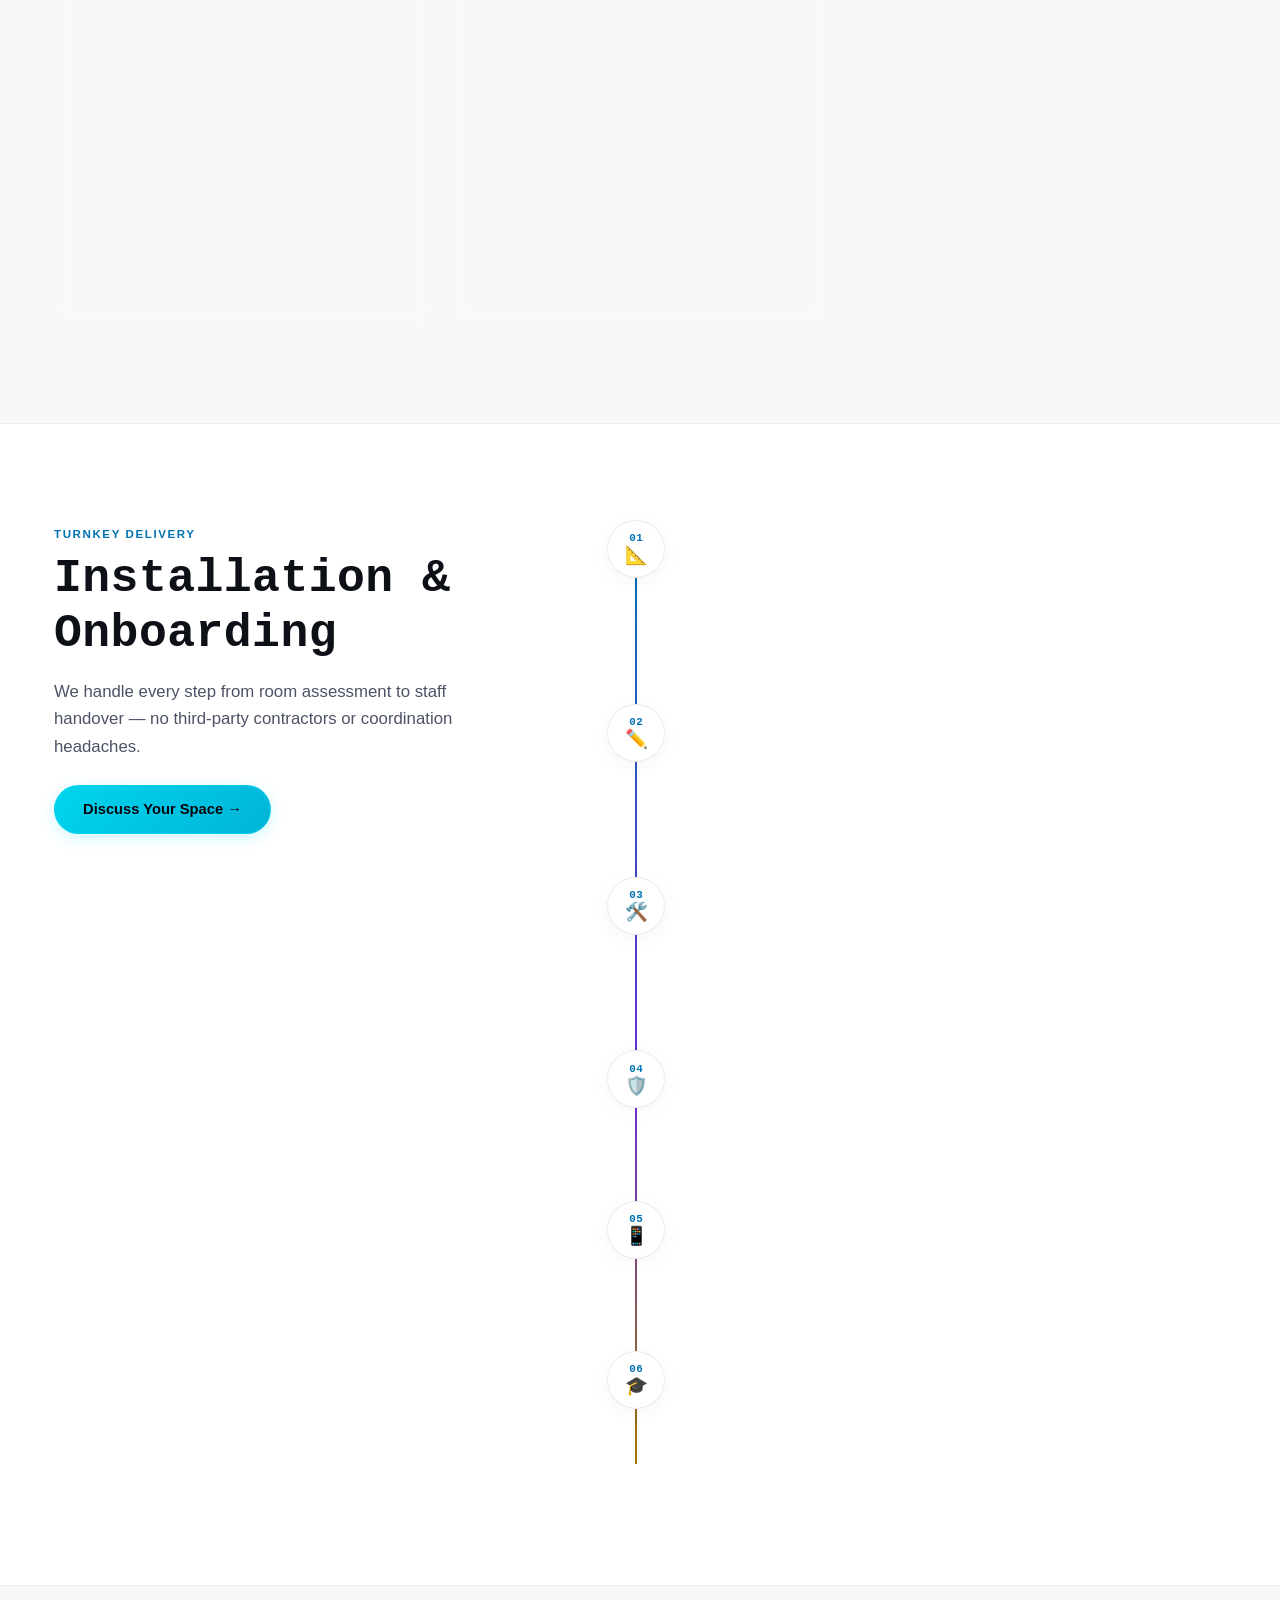
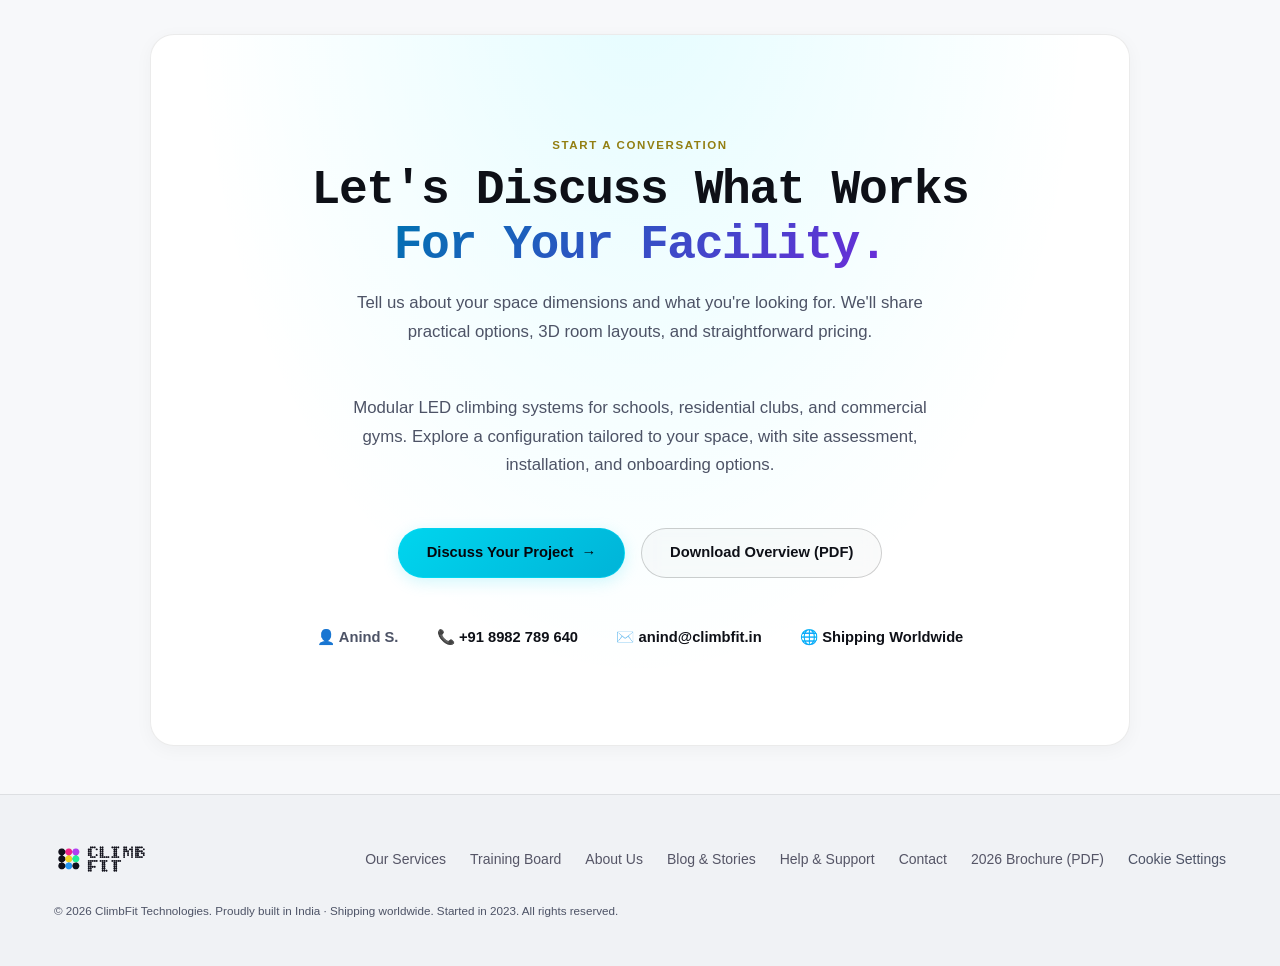
==== commit 18f1c9c2: "feat: redesign training board section in homepage and board page based on reference layout" ====
--- a/index.html
+++ b/index.html
@@ -1668,212 +1668,129 @@
       </div>
     </section>
 
-    <!-- ── 4. Our Training Boards (Modular LED Grid Architecture) ───── -->
-    <section class="section" id="training-boards" aria-labelledby="boards-heading">
+    <!-- ── 4. Our Training Boards (Reference Redesign) ───── -->
+    <section class="section board-config-section" id="training-boards" aria-labelledby="boards-heading">
       <div id="why-climbfit" style="position:relative;top:calc(-1 * var(--nav-h));" aria-hidden="true"></div>
       <div class="container">
-        <header class="section-header reveal">
-          <span class="label" style="color:var(--accent-yellow);" aria-hidden="true">Our Training Boards</span>
-          <h2 class="heading-1" id="boards-heading">Modular LED Wall Systems.<br><span class="gradient-text">Engineered for Any Space.</span></h2>
-          <p>Standardized modular hold grids with individually addressable RGB LEDs, precision CNC panels, and dynamic Bluetooth app control. Select a board size to view its footprint, hold matrix, and technical specifications.</p>
-        </header>
-
-        <!-- Size Switcher Segmented Control -->
-        <div class="board-switcher-wrap reveal">
-          <div class="board-switcher" role="tablist" aria-label="Select board size">
-            <button type="button" class="board-switch-btn active" data-size="s" id="tab-size-s" role="tab" aria-selected="true" aria-controls="board-panel-s">
-              <span class="board-switch-size">Size S</span>
-              <span class="board-switch-sub">8 × 12 ft · 209 Holds</span>
-            </button>
-            <button type="button" class="board-switch-btn" data-size="m" id="tab-size-m" role="tab" aria-selected="false" aria-controls="board-panel-m">
-              <span class="board-switch-size">Size M <span class="board-badge-popular">Popular</span></span>
-              <span class="board-switch-sub">12 × 12 ft · 323 Holds</span>
-            </button>
-            <button type="button" class="board-switch-btn" data-size="l" id="tab-size-l" role="tab" aria-selected="false" aria-controls="board-panel-l">
-              <span class="board-switch-size">Size L</span>
-              <span class="board-switch-sub">15 × 12 ft · 437 Holds</span>
-            </button>
+
+        <div class="board-config-layout reveal">
+
+          <!-- Left Column: Hold Matrix Graphic -->
+          <div class="board-config-visual-col">
+            <div class="board-config-glow" aria-hidden="true"></div>
+
+            <!-- Size S Visual -->
+            <div class="board-config-visual-item" data-size="s">
+              <img src="assets/boards/grid-s-dark.png" alt="ClimbFit Size S LED hold matrix (209 holds, 8x12ft)" class="board-config-img board-config-img-dark" width="312" height="536" loading="lazy">
+              <img src="assets/boards/grid-s-light.png" alt="ClimbFit Size S LED hold matrix (209 holds, 8x12ft)" class="board-config-img board-config-img-light" width="312" height="536" loading="lazy">
+            </div>
+
+            <!-- Size M Visual (Default Active) -->
+            <div class="board-config-visual-item active" data-size="m">
+              <img src="assets/boards/grid-m-dark.png" alt="ClimbFit Size M LED hold matrix (323 holds, 12x12ft)" class="board-config-img board-config-img-dark" width="424" height="536" loading="lazy">
+              <img src="assets/boards/grid-m-light.png" alt="ClimbFit Size M LED hold matrix (323 holds, 12x12ft)" class="board-config-img board-config-img-light" width="424" height="536" loading="lazy">
+            </div>
+
+            <!-- Size L Visual -->
+            <div class="board-config-visual-item" data-size="l">
+              <img src="assets/boards/grid-l-dark.png" alt="ClimbFit Size L LED hold matrix (437 holds, 15x12ft)" class="board-config-img board-config-img-dark" width="648" height="536" loading="lazy">
+              <img src="assets/boards/grid-l-light.png" alt="ClimbFit Size L LED hold matrix (437 holds, 15x12ft)" class="board-config-img board-config-img-light" width="648" height="536" loading="lazy">
+            </div>
           </div>
+
+          <!-- Right Column: Details & Switcher -->
+          <div class="board-config-detail-col">
+
+            <!-- Top Pill Switcher -->
+            <div class="board-config-pills" role="tablist" aria-label="Select board configuration">
+              <button type="button" class="board-config-pill-btn" data-size="s" role="tab" aria-selected="false">Size S (8×12 ft)</button>
+              <button type="button" class="board-config-pill-btn active" data-size="m" role="tab" aria-selected="true">Size M (12×12 ft)</button>
+              <button type="button" class="board-config-pill-btn" data-size="l" role="tab" aria-selected="false">Size L (15×12 ft)</button>
+            </div>
+
+            <!-- Panel: Size S -->
+            <div class="board-config-content-panel" data-size="s">
+              <div class="board-config-eyebrow">
+                <span class="board-config-dash-label">— FOR SCHOOLS &amp; BOUTIQUE STUDIOS</span>
+              </div>
+              <h2 class="board-config-title">Size S · Compact</h2>
+              <div class="board-config-subtitle">Your LED climbing board in space-efficient format</div>
+              <p class="board-config-desc">
+                From beginner circuits to technical finger problems. 1,000+ app-controlled routes, sub-30ms Bluetooth sync, and adjustable angle from 15° to 45°: students, coaches, and home climbers both get the most out of it.
+              </p>
+              <div class="board-config-highlight-wrap">
+                <div class="board-config-highlight-val">209 LED Holds <small>· 8 × 12 ft</small></div>
+                <div class="board-config-highlight-sub">Turnkey installation · 50% on order · 50% on commissioning · Worldwide dispatch</div>
+              </div>
+              <div class="board-config-divider"></div>
+              <div class="board-config-actions">
+                <a href="about.html#contact" class="board-config-btn-primary">Get your wall <span aria-hidden="true">→</span></a>
+                <a href="training-board.html#specs" class="board-config-btn-secondary">See the tech specs <span aria-hidden="true">→</span></a>
+              </div>
+              <ul class="board-config-bullets">
+                <li class="board-config-bullet-item"><span class="board-config-bullet-dash">—</span> 11 × 19 precision CNC hold matrix</li>
+                <li class="board-config-bullet-item"><span class="board-config-bullet-dash">—</span> Custom-fitted 300mm dual-layer crash mats included</li>
+                <li class="board-config-bullet-item"><span class="board-config-bullet-dash">—</span> Turnkey installation in 4–6 weeks · 3-year warranty</li>
+              </ul>
+            </div>
+
+            <!-- Panel: Size M (Default Active) -->
+            <div class="board-config-content-panel active" data-size="m">
+              <div class="board-config-eyebrow">
+                <span class="board-config-dash-label">— FOR CLIMBING GYMS &amp; CLUBS</span>
+                <span class="board-config-popular-badge">MOST POPULAR</span>
+              </div>
+              <h2 class="board-config-title" id="boards-heading">Size M · Standard</h2>
+              <div class="board-config-subtitle">Your benchmark LED climbing board in 12×12 ft format</div>
+              <p class="board-config-desc">
+                From warmup circuits and power endurance to elite technical problems. 1,000+ routes and an app that's quick and easy to use. Adjustable from 15° to 45°: beginners and seasoned climbers both get the most out of it.
+              </p>
+              <div class="board-config-highlight-wrap">
+                <div class="board-config-highlight-val">323 LED Holds <small>· 12 × 12 ft</small></div>
+                <div class="board-config-highlight-sub">Turnkey installation · 50% on order · 50% on commissioning · Worldwide dispatch</div>
+              </div>
+              <div class="board-config-divider"></div>
+              <div class="board-config-actions">
+                <a href="about.html#contact" class="board-config-btn-primary">Get your wall <span aria-hidden="true">→</span></a>
+                <a href="training-board.html#specs" class="board-config-btn-secondary">See the tech specs <span aria-hidden="true">→</span></a>
+              </div>
+              <ul class="board-config-bullets">
+                <li class="board-config-bullet-item"><span class="board-config-bullet-dash">—</span> 17 × 19 high-density CNC hold matrix</li>
+                <li class="board-config-bullet-item"><span class="board-config-bullet-dash">—</span> Dual-layer high-density crash padding included</li>
+                <li class="board-config-bullet-item"><span class="board-config-bullet-dash">—</span> Turnkey installation in 4–6 weeks · 3-year warranty</li>
+              </ul>
+            </div>
+
+            <!-- Panel: Size L -->
+            <div class="board-config-content-panel" data-size="l">
+              <div class="board-config-eyebrow">
+                <span class="board-config-dash-label">— FOR LARGE HUBS &amp; MULTI-CLIMBERS</span>
+              </div>
+              <h2 class="board-config-title">Size L · Max Full</h2>
+              <div class="board-config-subtitle">Your expansive LED climbing board in XL format</div>
+              <p class="board-config-desc">
+                Broad lateral canvas built for simultaneous dual-climbers, team relays, speed competition, and high-frequency group fitness. Over 430 illuminated targets for limitless boulder combinations.
+              </p>
+              <div class="board-config-highlight-wrap">
+                <div class="board-config-highlight-val">437 LED Holds <small>· 15 × 12 ft</small></div>
+                <div class="board-config-highlight-sub">Turnkey installation · 50% on order · 50% on commissioning · Worldwide dispatch</div>
+              </div>
+              <div class="board-config-divider"></div>
+              <div class="board-config-actions">
+                <a href="about.html#contact" class="board-config-btn-primary">Get your wall <span aria-hidden="true">→</span></a>
+                <a href="training-board.html#specs" class="board-config-btn-secondary">See the tech specs <span aria-hidden="true">→</span></a>
+              </div>
+              <ul class="board-config-bullets">
+                <li class="board-config-bullet-item"><span class="board-config-bullet-dash">—</span> 23 × 19 expansive dual-climber CNC matrix</li>
+                <li class="board-config-bullet-item"><span class="board-config-bullet-dash">—</span> Seamless dual-layer safety landing zone included</li>
+                <li class="board-config-bullet-item"><span class="board-config-bullet-dash">—</span> Turnkey installation in 4–6 weeks · 3-year warranty</li>
+              </ul>
+            </div>
+
+          </div>
+
         </div>
 
-        <!-- Board Visualizer Showcase -->
-        <div class="board-showcase-container reveal">
-
-          <!-- Size S Panel -->
-          <div class="board-panel active" id="board-panel-s" data-size="s" role="tabpanel" aria-labelledby="tab-size-s">
-            <div class="board-panel-header">
-              <div class="board-panel-title-wrap">
-                <span class="tag tag-cyan">Size S · Compact Modular</span>
-                <h3 class="board-panel-title">8 ft (W) × 12 ft (H) · 209 LED Holds</h3>
-              </div>
-              <div class="board-panel-badges">
-                <span class="board-meta-pill">11 × 19 Grid</span>
-                <span class="board-meta-pill">15°–45° Incline</span>
-                <span class="board-meta-pill">&lt;30ms App Sync</span>
-              </div>
-            </div>
-
-            <div class="board-stage">
-              <div class="board-stage-glow" aria-hidden="true"></div>
-              <div class="board-dimension-tag board-dim-width"><span>↔ 8 ft (2.44 m)</span></div>
-              <div class="board-dimension-tag board-dim-height"><span>↕ 12 ft (3.65 m)</span></div>
-              <div class="board-grid-wrap">
-                <img src="assets/boards/grid-s-dark.png" alt="ClimbFit Size S LED hold matrix (209 holds, 11x19)" class="board-grid-img board-grid-dark" width="312" height="536" loading="lazy">
-                <img src="assets/boards/grid-s-light.png" alt="ClimbFit Size S LED hold matrix (209 holds, 11x19)" class="board-grid-img board-grid-light" width="312" height="536" loading="lazy">
-              </div>
-            </div>
-
-            <div class="board-specs-strip">
-              <div class="board-spec-col">
-                <span class="board-spec-label">Dimensions &amp; Footprint</span>
-                <span class="board-spec-value">8 ft (W) × 12 ft (H)</span>
-                <span class="board-spec-note">Ceiling req: min 3.2 m (10.5 ft)</span>
-              </div>
-              <div class="board-spec-col">
-                <span class="board-spec-label">Hold Density</span>
-                <span class="board-spec-value">209 Addressable LEDs</span>
-                <span class="board-spec-note">11 columns × 19 rows matrix</span>
-              </div>
-              <div class="board-spec-col">
-                <span class="board-spec-label">Structural Chassis</span>
-                <span class="board-spec-value">Modular Steel Frame</span>
-                <span class="board-spec-note">CNC BWP marine-grade plywood</span>
-              </div>
-              <div class="board-spec-col">
-                <span class="board-spec-label">Best Suited For</span>
-                <span class="board-spec-value">Schools &amp; Studios</span>
-                <span class="board-spec-note">Residential clubs, boutique gyms</span>
-              </div>
-            </div>
-
-            <div class="board-panel-footer">
-              <p class="board-panel-desc">
-                A space-efficient footprint engineered for high-engagement training. Fits easily under standard institutional ceiling heights with full app integration and game modes.
-              </p>
-              <div class="board-panel-actions">
-                <a href="training-board.html#specs" class="btn btn-outline">Explore Size S Specs <span aria-hidden="true">→</span></a>
-                <a href="about.html#contact" class="btn btn-primary">Request Size S Quote</a>
-              </div>
-            </div>
-          </div>
-
-          <!-- Size M Panel -->
-          <div class="board-panel" id="board-panel-m" data-size="m" role="tabpanel" aria-labelledby="tab-size-m" hidden>
-            <div class="board-panel-header">
-              <div class="board-panel-title-wrap">
-                <span class="tag tag-yellow">Size M · Standard Facility · Most Popular</span>
-                <h3 class="board-panel-title">12 ft (W) × 12 ft (H) · 323 LED Holds</h3>
-              </div>
-              <div class="board-panel-badges">
-                <span class="board-meta-pill">17 × 19 Grid</span>
-                <span class="board-meta-pill">15°–45° Incline</span>
-                <span class="board-meta-pill">&lt;30ms App Sync</span>
-              </div>
-            </div>
-
-            <div class="board-stage">
-              <div class="board-stage-glow" aria-hidden="true"></div>
-              <div class="board-dimension-tag board-dim-width"><span>↔ 12 ft (3.65 m)</span></div>
-              <div class="board-dimension-tag board-dim-height"><span>↕ 12 ft (3.65 m)</span></div>
-              <div class="board-grid-wrap">
-                <img src="assets/boards/grid-m-dark.png" alt="ClimbFit Size M LED hold matrix (323 holds, 17x19)" class="board-grid-img board-grid-dark" width="424" height="536" loading="lazy">
-                <img src="assets/boards/grid-m-light.png" alt="ClimbFit Size M LED hold matrix (323 holds, 17x19)" class="board-grid-img board-grid-light" width="424" height="536" loading="lazy">
-              </div>
-            </div>
-
-            <div class="board-specs-strip">
-              <div class="board-spec-col">
-                <span class="board-spec-label">Dimensions &amp; Footprint</span>
-                <span class="board-spec-value">12 ft (W) × 12 ft (H)</span>
-                <span class="board-spec-note">Ceiling req: min 3.2 m (10.5 ft)</span>
-              </div>
-              <div class="board-spec-col">
-                <span class="board-spec-label">Hold Density</span>
-                <span class="board-spec-value">323 Addressable LEDs</span>
-                <span class="board-spec-note">17 columns × 19 rows matrix</span>
-              </div>
-              <div class="board-spec-col">
-                <span class="board-spec-label">Structural Chassis</span>
-                <span class="board-spec-value">Heavy-Duty Steel</span>
-                <span class="board-spec-note">Dual-layer high-density crash matting</span>
-              </div>
-              <div class="board-spec-col">
-                <span class="board-spec-label">Best Suited For</span>
-                <span class="board-spec-value">Commercial Gyms</span>
-                <span class="board-spec-note">Fitness clubs &amp; multi-sport centres</span>
-              </div>
-            </div>
-
-            <div class="board-panel-footer">
-              <p class="board-panel-desc">
-                Our flagship installation offering the optimal balance of route variety, traverse potential, and dynamic movement for commercial athletic facilities.
-              </p>
-              <div class="board-panel-actions">
-                <a href="training-board.html#specs" class="btn btn-outline">Explore Size M Specs <span aria-hidden="true">→</span></a>
-                <a href="about.html#contact" class="btn btn-primary">Request Size M Quote</a>
-              </div>
-            </div>
-          </div>
-
-          <!-- Size L Panel -->
-          <div class="board-panel" id="board-panel-l" data-size="l" role="tabpanel" aria-labelledby="tab-size-l" hidden>
-            <div class="board-panel-header">
-              <div class="board-panel-title-wrap">
-                <span class="tag tag-pink">Size L · Commercial Max</span>
-                <h3 class="board-panel-title">15 ft (W) × 12 ft (H) · 437 LED Holds</h3>
-              </div>
-              <div class="board-panel-badges">
-                <span class="board-meta-pill">23 × 19 Grid</span>
-                <span class="board-meta-pill">Dual-Climber Ready</span>
-                <span class="board-meta-pill">&lt;30ms App Sync</span>
-              </div>
-            </div>
-
-            <div class="board-stage">
-              <div class="board-stage-glow" aria-hidden="true"></div>
-              <div class="board-dimension-tag board-dim-width"><span>↔ 15 ft (4.57 m)</span></div>
-              <div class="board-dimension-tag board-dim-height"><span>↕ 12 ft (3.65 m)</span></div>
-              <div class="board-grid-wrap">
-                <img src="assets/boards/grid-l-dark.png" alt="ClimbFit Size L LED hold matrix (437 holds, 23x19)" class="board-grid-img board-grid-dark" width="648" height="536" loading="lazy">
-                <img src="assets/boards/grid-l-light.png" alt="ClimbFit Size L LED hold matrix (437 holds, 23x19)" class="board-grid-img board-grid-light" width="648" height="536" loading="lazy">
-              </div>
-            </div>
-
-            <div class="board-specs-strip">
-              <div class="board-spec-col">
-                <span class="board-spec-label">Dimensions &amp; Footprint</span>
-                <span class="board-spec-value">15 ft (W) × 12 ft (H)</span>
-                <span class="board-spec-note">Ceiling req: min 3.4 m (11.2 ft)</span>
-              </div>
-              <div class="board-spec-col">
-                <span class="board-spec-label">Hold Density</span>
-                <span class="board-spec-value">437 Addressable LEDs</span>
-                <span class="board-spec-note">23 columns × 19 rows matrix</span>
-              </div>
-              <div class="board-spec-col">
-                <span class="board-spec-label">Structural Chassis</span>
-                <span class="board-spec-value">Reinforced Structural Steel</span>
-                <span class="board-spec-note">Expanded dual-layer impact zone</span>
-              </div>
-              <div class="board-spec-col">
-                <span class="board-spec-label">Best Suited For</span>
-                <span class="board-spec-value">Multi-Climber Facilities</span>
-                <span class="board-spec-note">Entertainment hubs &amp; elite gyms</span>
-              </div>
-            </div>
-
-            <div class="board-panel-footer">
-              <p class="board-panel-desc">
-                Maximum lateral climbing breadth built for simultaneous dual-climber tracks, team relays, speed competition modes, and high-throughput group fitness classes.
-              </p>
-              <div class="board-panel-actions">
-                <a href="training-board.html#specs" class="btn btn-outline">Explore Size L Specs <span aria-hidden="true">→</span></a>
-                <a href="about.html#contact" class="btn btn-primary">Request Size L Quote</a>
-              </div>
-            </div>
-          </div>
-
-        </div>
       </div>
     </section>
 
--- a/css/style.css
+++ b/css/style.css
@@ -2139,3 +2139,392 @@
     min-height: 240px;
   }
 }
+
+/* ── Board Configurator Component (Reference Redesign) ─ */
+.board-config-section {
+  position: relative;
+  overflow: hidden;
+}
+
+.board-config-layout {
+  display: grid;
+  grid-template-columns: minmax(300px, 1.05fr) minmax(360px, 1.25fr);
+  gap: clamp(2rem, 5vw, 5rem);
+  align-items: center;
+  position: relative;
+}
+
+/* Left: Hold Matrix Graphic */
+.board-config-visual-col {
+  display: flex;
+  align-items: center;
+  justify-content: center;
+  position: relative;
+  min-height: 480px;
+}
+
+.board-config-glow {
+  position: absolute;
+  width: min(520px, 90%);
+  height: 320px;
+  border-radius: 50%;
+  pointer-events: none;
+  background: radial-gradient(ellipse at center, rgba(0, 255, 136, 0.08) 0%, rgba(0, 229, 255, 0.06) 40%, transparent 70%);
+  filter: blur(50px);
+  z-index: 1;
+}
+
+[data-theme="light"] .board-config-glow {
+  background: radial-gradient(ellipse at center, rgba(16, 185, 129, 0.08) 0%, rgba(14, 165, 233, 0.05) 45%, transparent 75%);
+}
+
+.board-config-visual-item {
+  display: none;
+  opacity: 0;
+  width: 100%;
+  position: relative;
+  z-index: 2;
+  align-items: center;
+  justify-content: center;
+}
+
+.board-config-visual-item.active {
+  display: flex;
+  opacity: 1;
+  animation: boardConfigFade 0.35s cubic-bezier(0.16, 1, 0.3, 1) forwards;
+}
+
+@keyframes boardConfigFade {
+  0% {
+    opacity: 0;
+    transform: translateY(10px) scale(0.985);
+  }
+  100% {
+    opacity: 1;
+    transform: translateY(0) scale(1);
+  }
+}
+
+.board-config-img {
+  height: clamp(320px, 52vh, 520px);
+  width: auto;
+  max-width: 100%;
+  object-fit: contain;
+  filter: drop-shadow(0 18px 45px rgba(0, 0, 0, 0.55));
+  transition: transform 0.3s var(--ease-out);
+}
+
+.board-config-img:hover {
+  transform: translateY(-4px) scale(1.015);
+}
+
+[data-theme="light"] .board-config-img {
+  filter: drop-shadow(0 12px 30px rgba(0, 0, 0, 0.09));
+}
+
+.board-config-img-light { display: none; }
+[data-theme="light"] .board-config-img-dark { display: none; }
+[data-theme="light"] .board-config-img-light { display: block; }
+
+/* Right: Details & Switcher */
+.board-config-detail-col {
+  display: flex;
+  flex-direction: column;
+  position: relative;
+  z-index: 2;
+}
+
+/* Top Pill Switcher */
+.board-config-pills {
+  display: inline-flex;
+  gap: 0.5rem;
+  background: rgba(255, 255, 255, 0.03);
+  padding: 0.3rem;
+  border-radius: var(--r-xl);
+  border: 1px solid rgba(255, 255, 255, 0.08);
+  width: fit-content;
+  margin-bottom: 1.5rem;
+  max-width: 100%;
+}
+
+[data-theme="light"] .board-config-pills {
+  background: rgba(0, 0, 0, 0.03);
+  border-color: rgba(0, 0, 0, 0.08);
+}
+
+.board-config-pill-btn {
+  padding: 0.55rem 1.25rem;
+  border-radius: var(--r-xl);
+  border: 1px solid transparent;
+  background: transparent;
+  color: var(--text-muted);
+  font-family: var(--font-body);
+  font-size: 0.88rem;
+  font-weight: 600;
+  cursor: pointer;
+  transition: all 0.22s var(--ease-out);
+  white-space: nowrap;
+}
+
+.board-config-pill-btn:hover {
+  color: var(--text);
+  background: rgba(255, 255, 255, 0.05);
+}
+
+.board-config-pill-btn.active {
+  background: #00ff88;
+  color: #060913;
+  font-weight: 700;
+  border-color: #00ff88;
+  box-shadow: 0 0 20px rgba(0, 255, 136, 0.35);
+}
+
+[data-theme="light"] .board-config-pill-btn:hover {
+  background: rgba(0, 0, 0, 0.04);
+}
+
+[data-theme="light"] .board-config-pill-btn.active {
+  background: #10b981;
+  color: #ffffff;
+  border-color: #10b981;
+  box-shadow: 0 4px 14px rgba(16, 185, 129, 0.25);
+}
+
+/* Category Eyebrow & Badges */
+.board-config-eyebrow {
+  display: flex;
+  align-items: center;
+  gap: 0.65rem;
+  margin-bottom: 0.75rem;
+  flex-wrap: wrap;
+}
+
+.board-config-dash-label {
+  font-size: 0.76rem;
+  font-weight: 700;
+  letter-spacing: 0.08em;
+  text-transform: uppercase;
+  color: var(--accent-cyan);
+  display: inline-flex;
+  align-items: center;
+  gap: 0.45rem;
+}
+
+.board-config-popular-badge {
+  font-size: 0.65rem;
+  font-weight: 700;
+  letter-spacing: 0.06em;
+  text-transform: uppercase;
+  padding: 0.2rem 0.55rem;
+  border-radius: var(--r-xl);
+  border: 1px solid rgba(0, 229, 255, 0.4);
+  color: var(--accent-cyan);
+  background: rgba(0, 229, 255, 0.05);
+}
+
+/* Big Title & Subtitle */
+.board-config-title {
+  font-family: var(--font-display);
+  font-size: clamp(2.2rem, 4.2vw, 3.4rem);
+  font-weight: 800;
+  line-height: 1.1;
+  letter-spacing: -0.03em;
+  color: var(--text);
+  margin: 0 0 0.65rem 0;
+}
+
+.board-config-subtitle {
+  font-size: clamp(1.1rem, 1.8vw, 1.35rem);
+  font-weight: 600;
+  color: var(--text);
+  margin: 0 0 1rem 0;
+  line-height: 1.35;
+}
+
+.board-config-desc {
+  font-size: 0.95rem;
+  color: var(--text-muted);
+  line-height: 1.65;
+  margin: 0 0 1.75rem 0;
+  max-width: 540px;
+}
+
+/* Price / Highlight area */
+.board-config-highlight-wrap {
+  margin-bottom: 1.75rem;
+}
+
+.board-config-highlight-val {
+  font-family: var(--font-display);
+  font-size: clamp(2rem, 3.4vw, 2.75rem);
+  font-weight: 800;
+  color: #00ff88;
+  line-height: 1.1;
+  letter-spacing: -0.02em;
+  display: flex;
+  align-items: baseline;
+  gap: 0.45rem;
+}
+
+[data-theme="light"] .board-config-highlight-val {
+  color: #059669;
+}
+
+.board-config-highlight-val small {
+  font-size: 0.95rem;
+  font-weight: 600;
+  color: var(--text-muted);
+  letter-spacing: 0;
+}
+
+.board-config-highlight-sub {
+  font-size: 0.84rem;
+  color: var(--text-muted);
+  margin-top: 0.35rem;
+}
+
+/* Divider rule */
+.board-config-divider {
+  width: 100%;
+  height: 1px;
+  background: rgba(255, 255, 255, 0.08);
+  margin-bottom: 1.75rem;
+}
+
+[data-theme="light"] .board-config-divider {
+  background: rgba(0, 0, 0, 0.08);
+}
+
+/* Action CTAs */
+.board-config-actions {
+  display: flex;
+  align-items: center;
+  gap: 1rem;
+  margin-bottom: 1.75rem;
+  flex-wrap: wrap;
+}
+
+.board-config-btn-primary {
+  background: #ffffff;
+  color: #080810;
+  border: 1px solid #ffffff;
+  font-weight: 700;
+  padding: 0.85rem 1.75rem;
+  border-radius: var(--r-m);
+  transition: all 0.25s var(--ease-out);
+  display: inline-flex;
+  align-items: center;
+  gap: 0.5rem;
+  cursor: pointer;
+  text-decoration: none;
+}
+
+.board-config-btn-primary:hover {
+  background: #f0f0f5;
+  transform: translateY(-2px);
+  box-shadow: 0 8px 24px rgba(255, 255, 255, 0.2);
+}
+
+[data-theme="light"] .board-config-btn-primary {
+  background: #0e1017;
+  color: #ffffff;
+  border-color: #0e1017;
+}
+
+[data-theme="light"] .board-config-btn-primary:hover {
+  background: #1e2230;
+  box-shadow: 0 8px 24px rgba(0, 0, 0, 0.15);
+}
+
+.board-config-btn-secondary {
+  background: transparent;
+  color: var(--text);
+  border: 1px solid rgba(255, 255, 255, 0.18);
+  font-weight: 600;
+  padding: 0.85rem 1.5rem;
+  border-radius: var(--r-m);
+  transition: all 0.25s var(--ease-out);
+  display: inline-flex;
+  align-items: center;
+  gap: 0.5rem;
+  cursor: pointer;
+  text-decoration: none;
+}
+
+.board-config-btn-secondary:hover {
+  border-color: rgba(255, 255, 255, 0.4);
+  background: rgba(255, 255, 255, 0.04);
+  transform: translateY(-2px);
+}
+
+[data-theme="light"] .board-config-btn-secondary {
+  border-color: rgba(0, 0, 0, 0.18);
+}
+
+[data-theme="light"] .board-config-btn-secondary:hover {
+  border-color: rgba(0, 0, 0, 0.4);
+  background: rgba(0, 0, 0, 0.03);
+}
+
+/* Bullet list with cyan dashes */
+.board-config-bullets {
+  list-style: none;
+  padding: 0;
+  margin: 0;
+  display: flex;
+  flex-direction: column;
+  gap: 0.5rem;
+}
+
+.board-config-bullet-item {
+  display: flex;
+  align-items: center;
+  gap: 0.65rem;
+  font-size: 0.88rem;
+  color: var(--text-muted);
+}
+
+.board-config-bullet-dash {
+  color: var(--accent-cyan);
+  font-weight: 800;
+  font-size: 1rem;
+}
+
+[data-theme="light"] .board-config-bullet-dash {
+  color: #0284c7;
+}
+
+/* Dynamic content panel */
+.board-config-content-panel {
+  display: none;
+  opacity: 0;
+}
+
+.board-config-content-panel.active {
+  display: block;
+  opacity: 1;
+  animation: boardConfigFade 0.35s cubic-bezier(0.16, 1, 0.3, 1) forwards;
+}
+
+/* Responsive */
+@media (max-width: 960px) {
+  .board-config-layout {
+    grid-template-columns: 1fr;
+    gap: 2.5rem;
+  }
+  .board-config-visual-col {
+    min-height: 340px;
+  }
+  .board-config-img {
+    height: clamp(240px, 42vh, 360px);
+  }
+  .board-config-actions {
+    flex-direction: column;
+    width: 100%;
+  }
+  .board-config-btn-primary,
+  .board-config-btn-secondary {
+    width: 100%;
+    justify-content: center;
+  }
+}
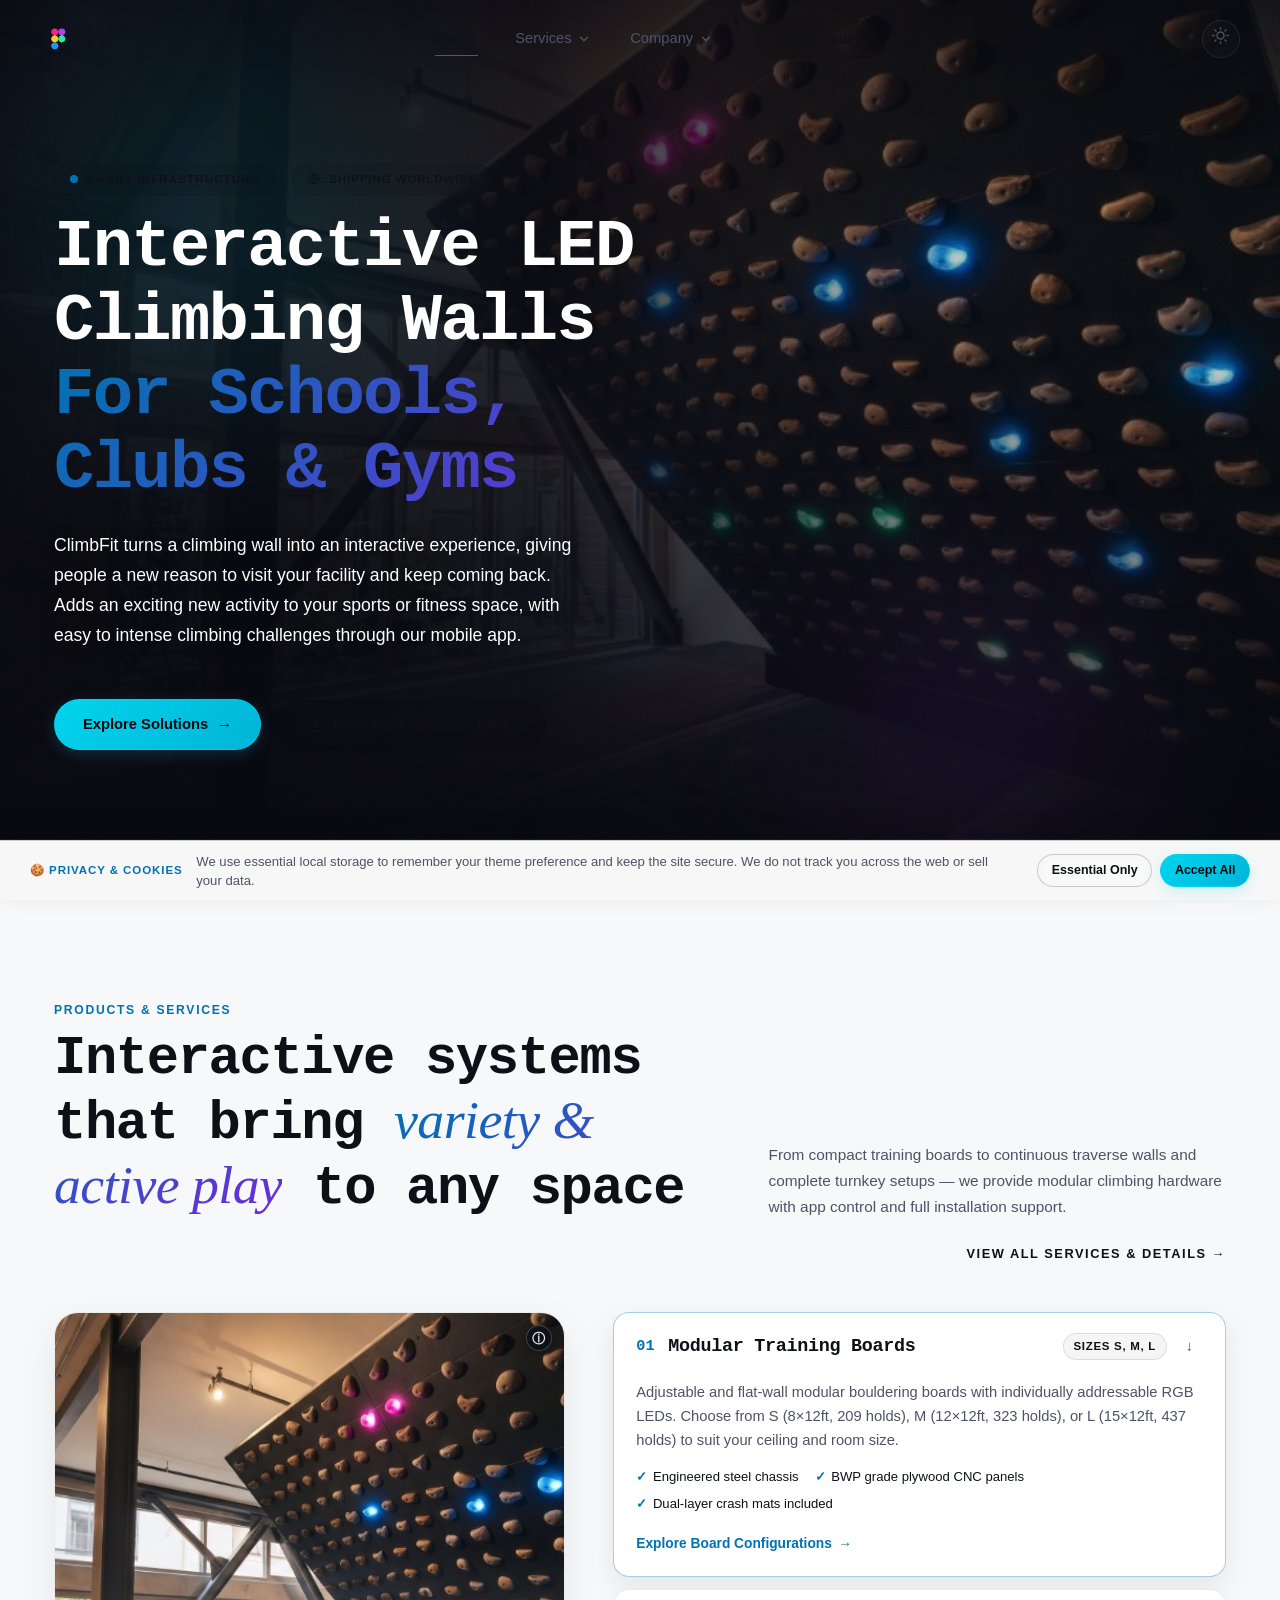
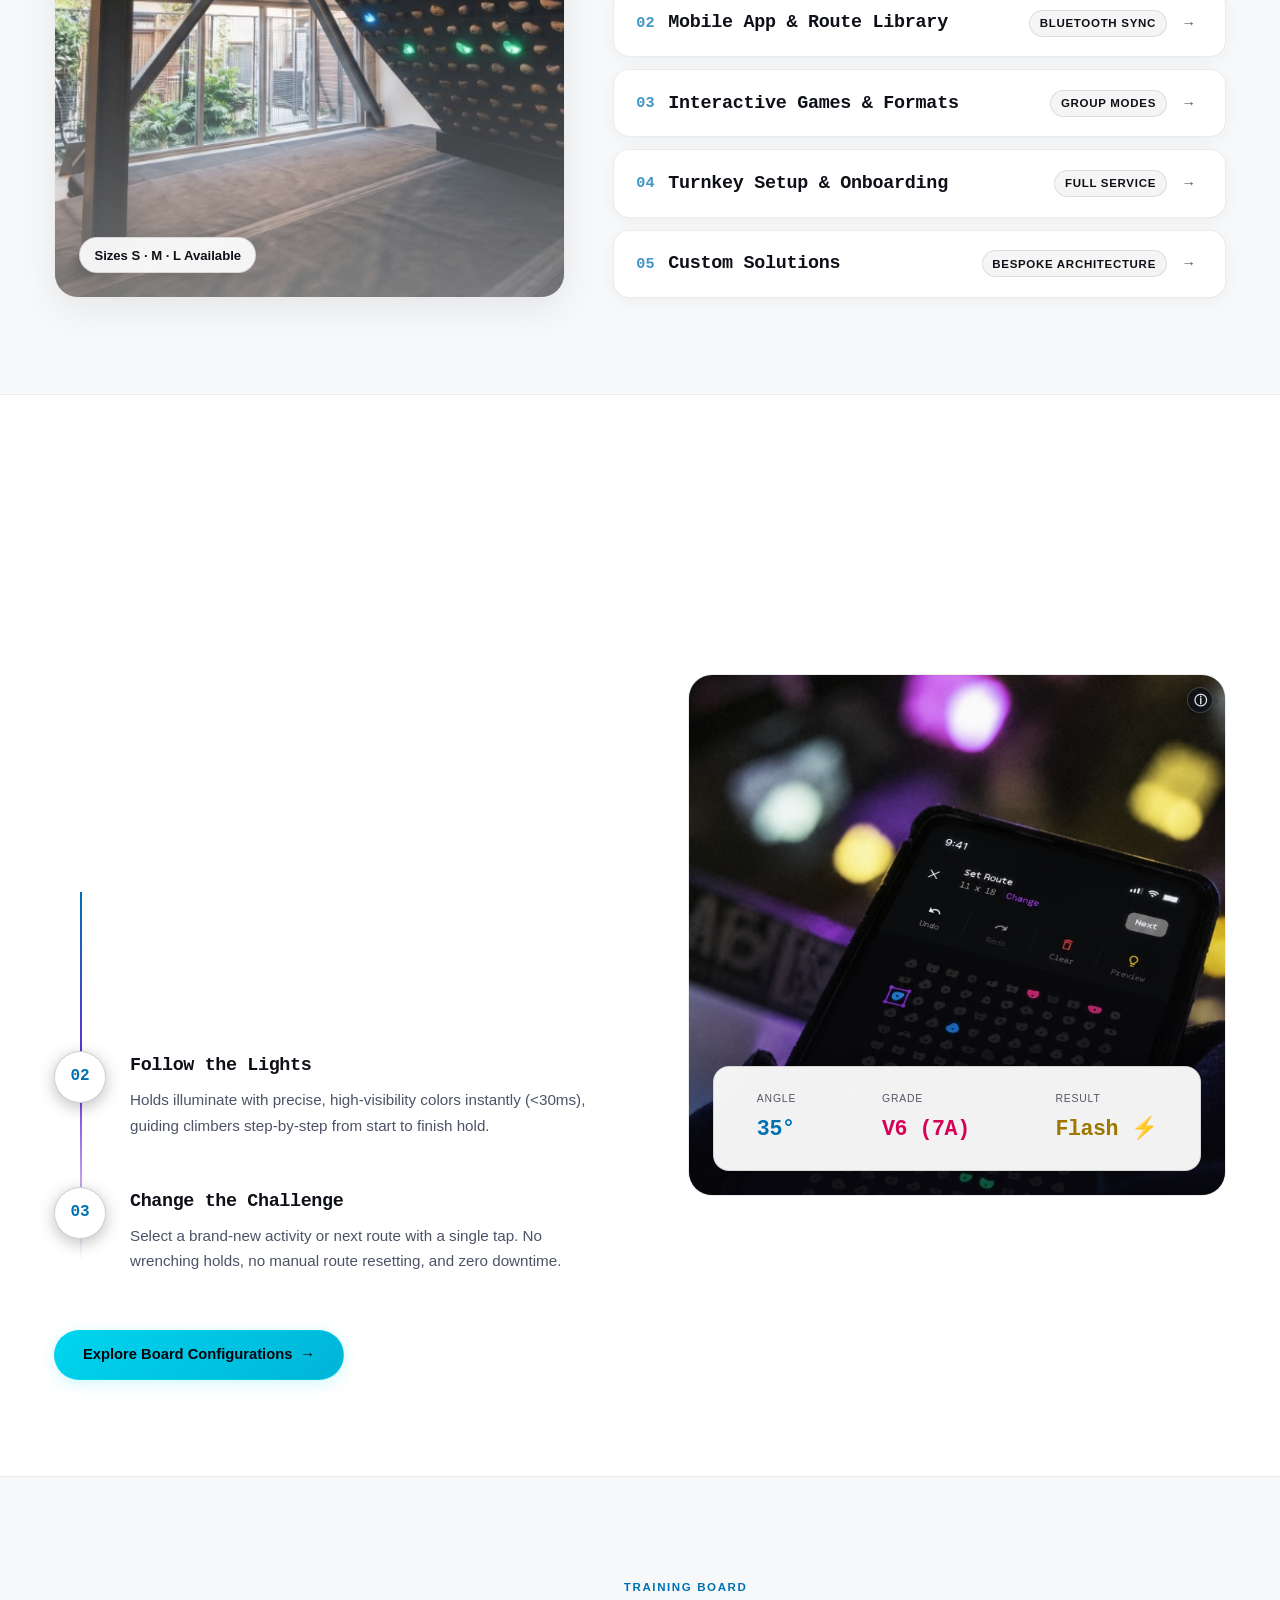
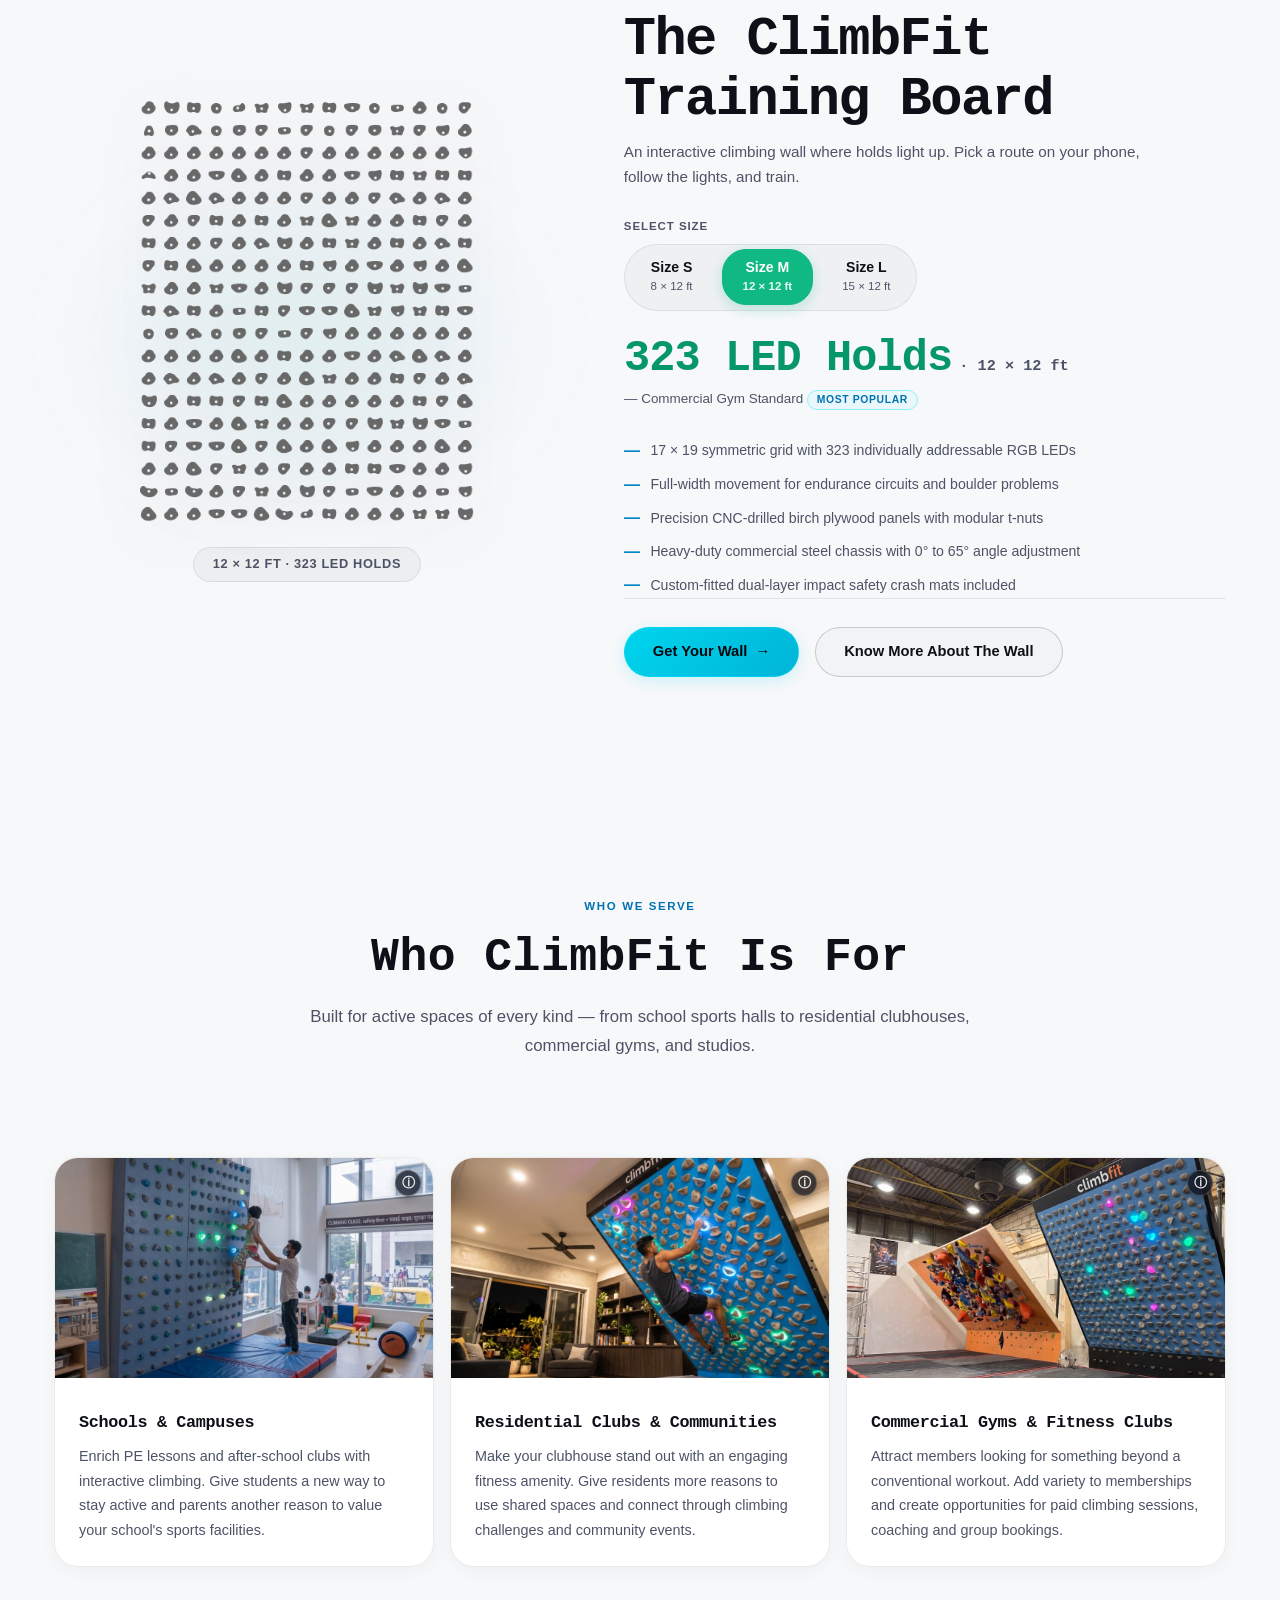
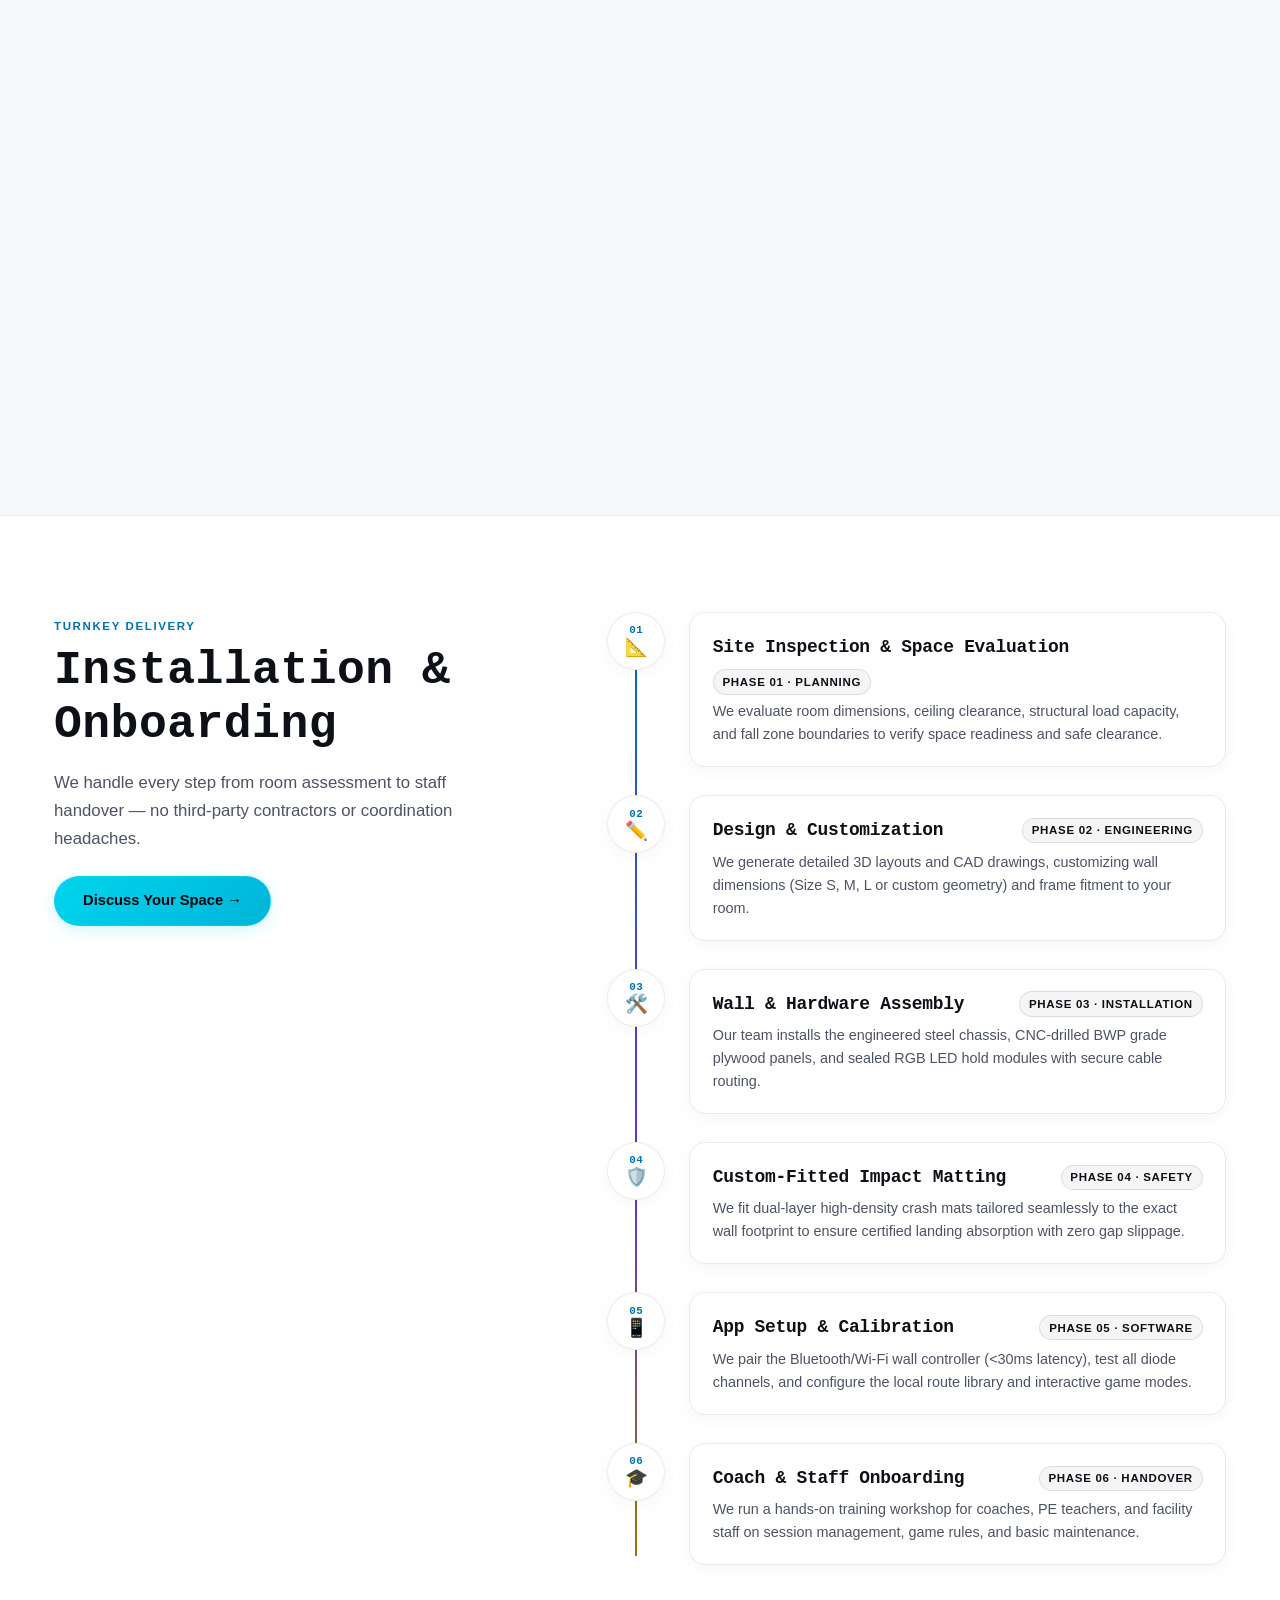
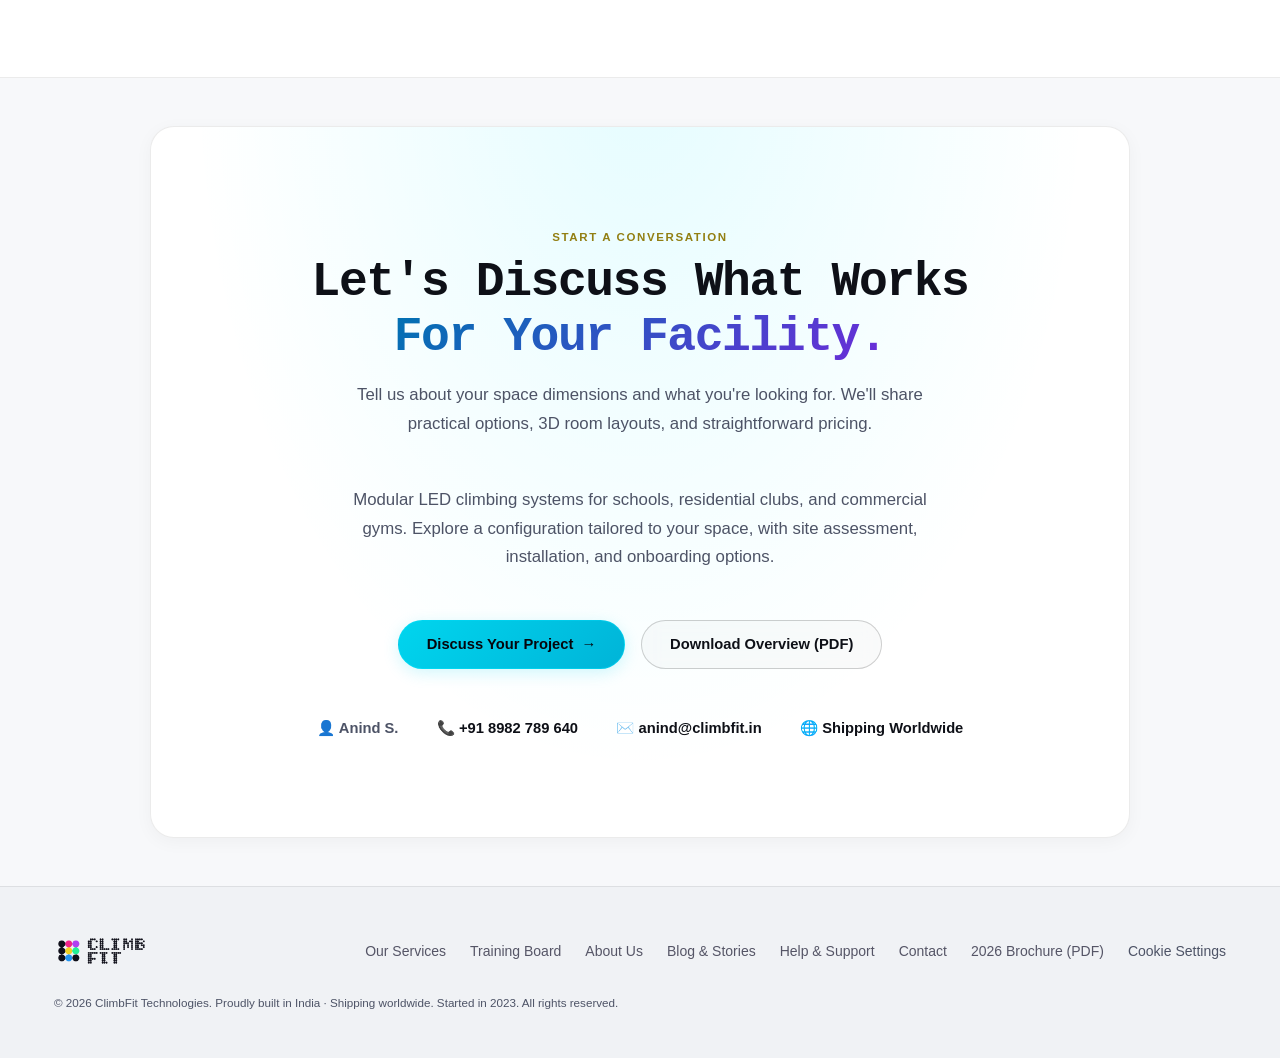
==== commit 8791f94b: "feat: unify training board layout across services, index, and training-board with left image + botto" ====
--- a/index.html
+++ b/index.html
@@ -1668,14 +1668,14 @@
       </div>
     </section>
 
-    <!-- ── 4. Our Training Boards (Reference Redesign) ───── -->
+    <!-- ── 4. Our Training Boards ────────────────────────── -->
     <section class="section board-config-section" id="training-boards" aria-labelledby="boards-heading">
       <div id="why-climbfit" style="position:relative;top:calc(-1 * var(--nav-h));" aria-hidden="true"></div>
       <div class="container">
 
         <div class="board-config-layout reveal">
 
-          <!-- Left Column: Hold Matrix Graphic -->
+          <!-- Left Column: Hold Matrix Graphic with Bottom Caption -->
           <div class="board-config-visual-col">
             <div class="board-config-glow" aria-hidden="true"></div>
 
@@ -1683,108 +1683,119 @@
             <div class="board-config-visual-item" data-size="s">
               <img src="assets/boards/grid-s-dark.png" alt="ClimbFit Size S LED hold matrix (209 holds, 8x12ft)" class="board-config-img board-config-img-dark" width="312" height="536" loading="lazy">
               <img src="assets/boards/grid-s-light.png" alt="ClimbFit Size S LED hold matrix (209 holds, 8x12ft)" class="board-config-img board-config-img-light" width="312" height="536" loading="lazy">
+              <div class="board-config-bottom-caption">8 × 12 ft · 209 LED Holds</div>
             </div>
 
             <!-- Size M Visual (Default Active) -->
             <div class="board-config-visual-item active" data-size="m">
               <img src="assets/boards/grid-m-dark.png" alt="ClimbFit Size M LED hold matrix (323 holds, 12x12ft)" class="board-config-img board-config-img-dark" width="424" height="536" loading="lazy">
               <img src="assets/boards/grid-m-light.png" alt="ClimbFit Size M LED hold matrix (323 holds, 12x12ft)" class="board-config-img board-config-img-light" width="424" height="536" loading="lazy">
+              <div class="board-config-bottom-caption">12 × 12 ft · 323 LED Holds</div>
             </div>
 
             <!-- Size L Visual -->
             <div class="board-config-visual-item" data-size="l">
               <img src="assets/boards/grid-l-dark.png" alt="ClimbFit Size L LED hold matrix (437 holds, 15x12ft)" class="board-config-img board-config-img-dark" width="648" height="536" loading="lazy">
               <img src="assets/boards/grid-l-light.png" alt="ClimbFit Size L LED hold matrix (437 holds, 15x12ft)" class="board-config-img board-config-img-light" width="648" height="536" loading="lazy">
+              <div class="board-config-bottom-caption">15 × 12 ft · 437 LED Holds</div>
             </div>
           </div>
 
-          <!-- Right Column: Details & Switcher -->
+          <!-- Right Column: Section Header, Title, Desc, Sizes, Details, and CTA -->
           <div class="board-config-detail-col">
 
-            <!-- Top Pill Switcher -->
-            <div class="board-config-pills" role="tablist" aria-label="Select board configuration">
-              <button type="button" class="board-config-pill-btn" data-size="s" role="tab" aria-selected="false">Size S (8×12 ft)</button>
-              <button type="button" class="board-config-pill-btn active" data-size="m" role="tab" aria-selected="true">Size M (12×12 ft)</button>
-              <button type="button" class="board-config-pill-btn" data-size="l" role="tab" aria-selected="false">Size L (15×12 ft)</button>
-            </div>
-
-            <!-- Panel: Size S -->
-            <div class="board-config-content-panel" data-size="s">
-              <div class="board-config-eyebrow">
-                <span class="board-config-dash-label">— FOR SCHOOLS &amp; BOUTIQUE STUDIOS</span>
-              </div>
-              <h2 class="board-config-title">Size S · Compact</h2>
-              <div class="board-config-subtitle">Your LED climbing board in space-efficient format</div>
-              <p class="board-config-desc">
-                From beginner circuits to technical finger problems. 1,000+ app-controlled routes, sub-30ms Bluetooth sync, and adjustable angle from 15° to 45°: students, coaches, and home climbers both get the most out of it.
-              </p>
-              <div class="board-config-highlight-wrap">
-                <div class="board-config-highlight-val">209 LED Holds <small>· 8 × 12 ft</small></div>
-                <div class="board-config-highlight-sub">Turnkey installation · 50% on order · 50% on commissioning · Worldwide dispatch</div>
-              </div>
-              <div class="board-config-divider"></div>
-              <div class="board-config-actions">
-                <a href="about.html#contact" class="board-config-btn-primary">Get your wall <span aria-hidden="true">→</span></a>
-                <a href="training-board.html#specs" class="board-config-btn-secondary">See the tech specs <span aria-hidden="true">→</span></a>
-              </div>
-              <ul class="board-config-bullets">
-                <li class="board-config-bullet-item"><span class="board-config-bullet-dash">—</span> 11 × 19 precision CNC hold matrix</li>
-                <li class="board-config-bullet-item"><span class="board-config-bullet-dash">—</span> Custom-fitted 300mm dual-layer crash mats included</li>
-                <li class="board-config-bullet-item"><span class="board-config-bullet-dash">—</span> Turnkey installation in 4–6 weeks · 3-year warranty</li>
-              </ul>
-            </div>
-
-            <!-- Panel: Size M (Default Active) -->
-            <div class="board-config-content-panel active" data-size="m">
-              <div class="board-config-eyebrow">
-                <span class="board-config-dash-label">— FOR CLIMBING GYMS &amp; CLUBS</span>
-                <span class="board-config-popular-badge">MOST POPULAR</span>
-              </div>
-              <h2 class="board-config-title" id="boards-heading">Size M · Standard</h2>
-              <div class="board-config-subtitle">Your benchmark LED climbing board in 12×12 ft format</div>
-              <p class="board-config-desc">
-                From warmup circuits and power endurance to elite technical problems. 1,000+ routes and an app that's quick and easy to use. Adjustable from 15° to 45°: beginners and seasoned climbers both get the most out of it.
-              </p>
-              <div class="board-config-highlight-wrap">
-                <div class="board-config-highlight-val">323 LED Holds <small>· 12 × 12 ft</small></div>
-                <div class="board-config-highlight-sub">Turnkey installation · 50% on order · 50% on commissioning · Worldwide dispatch</div>
-              </div>
-              <div class="board-config-divider"></div>
-              <div class="board-config-actions">
-                <a href="about.html#contact" class="board-config-btn-primary">Get your wall <span aria-hidden="true">→</span></a>
-                <a href="training-board.html#specs" class="board-config-btn-secondary">See the tech specs <span aria-hidden="true">→</span></a>
-              </div>
-              <ul class="board-config-bullets">
-                <li class="board-config-bullet-item"><span class="board-config-bullet-dash">—</span> 17 × 19 high-density CNC hold matrix</li>
-                <li class="board-config-bullet-item"><span class="board-config-bullet-dash">—</span> Dual-layer high-density crash padding included</li>
-                <li class="board-config-bullet-item"><span class="board-config-bullet-dash">—</span> Turnkey installation in 4–6 weeks · 3-year warranty</li>
-              </ul>
-            </div>
-
-            <!-- Panel: Size L -->
-            <div class="board-config-content-panel" data-size="l">
-              <div class="board-config-eyebrow">
-                <span class="board-config-dash-label">— FOR LARGE HUBS &amp; MULTI-CLIMBERS</span>
-              </div>
-              <h2 class="board-config-title">Size L · Max Full</h2>
-              <div class="board-config-subtitle">Your expansive LED climbing board in XL format</div>
-              <p class="board-config-desc">
-                Broad lateral canvas built for simultaneous dual-climbers, team relays, speed competition, and high-frequency group fitness. Over 430 illuminated targets for limitless boulder combinations.
-              </p>
-              <div class="board-config-highlight-wrap">
-                <div class="board-config-highlight-val">437 LED Holds <small>· 15 × 12 ft</small></div>
-                <div class="board-config-highlight-sub">Turnkey installation · 50% on order · 50% on commissioning · Worldwide dispatch</div>
-              </div>
-              <div class="board-config-divider"></div>
-              <div class="board-config-actions">
-                <a href="about.html#contact" class="board-config-btn-primary">Get your wall <span aria-hidden="true">→</span></a>
-                <a href="training-board.html#specs" class="board-config-btn-secondary">See the tech specs <span aria-hidden="true">→</span></a>
-              </div>
-              <ul class="board-config-bullets">
-                <li class="board-config-bullet-item"><span class="board-config-bullet-dash">—</span> 23 × 19 expansive dual-climber CNC matrix</li>
-                <li class="board-config-bullet-item"><span class="board-config-bullet-dash">—</span> Seamless dual-layer safety landing zone included</li>
-                <li class="board-config-bullet-item"><span class="board-config-bullet-dash">—</span> Turnkey installation in 4–6 weeks · 3-year warranty</li>
-              </ul>
+            <!-- 1. Section Header -->
+            <div class="board-config-header-row">
+              <span class="label" style="color:var(--accent-cyan);margin:0;">Training Board</span>
+            </div>
+
+            <!-- 2. Product Title -->
+            <h2 class="board-config-title" id="boards-heading">The ClimbFit Training Board</h2>
+
+            <!-- 3. Product Description -->
+            <p class="board-config-desc">
+              An interactive climbing wall where holds light up. Pick a route on your phone, follow the lights, and train.
+            </p>
+
+            <!-- 4. Sizes -->
+            <div class="board-config-picker-wrap">
+              <span class="board-config-picker-label">Select Size</span>
+              <div class="board-config-pills" role="radiogroup" aria-label="Select board size">
+                <button type="button" class="board-config-pill-btn" data-size="s" role="radio" aria-checked="false">
+                  <strong class="pill-size">Size S</strong>
+                  <span class="pill-dim">8 × 12 ft</span>
+                </button>
+                <button type="button" class="board-config-pill-btn active" data-size="m" role="radio" aria-checked="true">
+                  <strong class="pill-size">Size M</strong>
+                  <span class="pill-dim">12 × 12 ft</span>
+                </button>
+                <button type="button" class="board-config-pill-btn" data-size="l" role="radio" aria-checked="false">
+                  <strong class="pill-size">Size L</strong>
+                  <span class="pill-dim">15 × 12 ft</span>
+                </button>
+              </div>
+            </div>
+
+            <!-- 5. Details (Dynamic per size) -->
+            <div class="board-config-details-wrap">
+
+              <!-- Size S Details -->
+              <div class="board-config-content-panel" data-size="s">
+                <div class="board-config-highlight-wrap">
+                  <div class="board-config-highlight-val">209 LED Holds <small>· 8 × 12 ft</small></div>
+                  <div class="board-config-highlight-sub">— Best for Boutique Studios, Schools &amp; Home Walls</div>
+                </div>
+                <ul class="board-config-bullets">
+                  <li class="board-config-bullet-item"><span class="board-config-bullet-dash">—</span> 11 × 19 high-density grid with 209 individually addressable RGB LEDs</li>
+                  <li class="board-config-bullet-item"><span class="board-config-bullet-dash">—</span> Sub-30ms Bluetooth 5.0 app synchronization and route generator</li>
+                  <li class="board-config-bullet-item"><span class="board-config-bullet-dash">—</span> Precision CNC-drilled birch plywood panels with modular t-nuts</li>
+                  <li class="board-config-bullet-item"><span class="board-config-bullet-dash">—</span> Engineered steel chassis with 0° to 65° angle adjustment</li>
+                  <li class="board-config-bullet-item"><span class="board-config-bullet-dash">—</span> Custom-fitted dual-layer impact safety crash mats included</li>
+                </ul>
+              </div>
+
+              <!-- Size M Details (Default Active) -->
+              <div class="board-config-content-panel active" data-size="m">
+                <div class="board-config-highlight-wrap">
+                  <div class="board-config-highlight-val">323 LED Holds <small>· 12 × 12 ft</small></div>
+                  <div class="board-config-highlight-sub">— Commercial Gym Standard <span class="board-config-popular-badge">Most Popular</span></div>
+                </div>
+                <ul class="board-config-bullets">
+                  <li class="board-config-bullet-item"><span class="board-config-bullet-dash">—</span> 17 × 19 symmetric grid with 323 individually addressable RGB LEDs</li>
+                  <li class="board-config-bullet-item"><span class="board-config-bullet-dash">—</span> Full-width movement for endurance circuits and boulder problems</li>
+                  <li class="board-config-bullet-item"><span class="board-config-bullet-dash">—</span> Precision CNC-drilled birch plywood panels with modular t-nuts</li>
+                  <li class="board-config-bullet-item"><span class="board-config-bullet-dash">—</span> Heavy-duty commercial steel chassis with 0° to 65° angle adjustment</li>
+                  <li class="board-config-bullet-item"><span class="board-config-bullet-dash">—</span> Custom-fitted dual-layer impact safety crash mats included</li>
+                </ul>
+              </div>
+
+              <!-- Size L Details -->
+              <div class="board-config-content-panel" data-size="l">
+                <div class="board-config-highlight-wrap">
+                  <div class="board-config-highlight-val">437 LED Holds <small>· 15 × 12 ft</small></div>
+                  <div class="board-config-highlight-sub">— National Training Centers &amp; High-Volume Gyms</div>
+                </div>
+                <ul class="board-config-bullets">
+                  <li class="board-config-bullet-item"><span class="board-config-bullet-dash">—</span> 23 × 19 XL competition grid with 437 individually addressable RGB LEDs</li>
+                  <li class="board-config-bullet-item"><span class="board-config-bullet-dash">—</span> Dual simultaneous climbing lanes for side-by-side challenges and relays</li>
+                  <li class="board-config-bullet-item"><span class="board-config-bullet-dash">—</span> Precision CNC-drilled birch plywood panels with modular t-nuts</li>
+                  <li class="board-config-bullet-item"><span class="board-config-bullet-dash">—</span> Reinforced commercial frame engineered for non-stop facility utilization</li>
+                  <li class="board-config-bullet-item"><span class="board-config-bullet-dash">—</span> Custom-fitted dual-layer impact safety crash mats included</li>
+                </ul>
+              </div>
+
+            </div>
+
+            <div class="board-config-divider"></div>
+
+            <!-- 6. Action CTAs -->
+            <div class="board-config-actions">
+              <a href="about.html#contact" class="btn btn-primary">
+                Get Your Wall <span aria-hidden="true">→</span>
+              </a>
+              <a href="training-board.html" class="btn btn-outline">
+                Know More About The Wall
+              </a>
             </div>
 
           </div>
--- a/css/style.css
+++ b/css/style.css
@@ -2184,6 +2184,7 @@
   width: 100%;
   position: relative;
   z-index: 2;
+  flex-direction: column;
   align-items: center;
   justify-content: center;
 }
@@ -2206,7 +2207,7 @@
 }
 
 .board-config-img {
-  height: clamp(320px, 52vh, 520px);
+  height: clamp(300px, 48vh, 480px);
   width: auto;
   max-width: 100%;
   object-fit: contain;
@@ -2226,6 +2227,32 @@
 [data-theme="light"] .board-config-img-dark { display: none; }
 [data-theme="light"] .board-config-img-light { display: block; }
 
+/* Bottom caption under hold grid */
+.board-config-bottom-caption {
+  margin-top: 1.25rem;
+  display: inline-flex;
+  align-items: center;
+  justify-content: center;
+  padding: 0.4rem 1.15rem;
+  border-radius: var(--r-xl);
+  background: rgba(255, 255, 255, 0.04);
+  border: 1px solid rgba(255, 255, 255, 0.08);
+  font-family: var(--font-body);
+  font-size: 0.8rem;
+  font-weight: 600;
+  letter-spacing: 0.05em;
+  text-transform: uppercase;
+  color: var(--text-muted);
+  text-align: center;
+  transition: all 0.25s var(--ease-out);
+}
+
+[data-theme="light"] .board-config-bottom-caption {
+  background: rgba(0, 0, 0, 0.04);
+  border-color: rgba(0, 0, 0, 0.08);
+  color: var(--text-muted);
+}
+
 /* Right: Details & Switcher */
 .board-config-detail-col {
   display: flex;
@@ -2234,7 +2261,25 @@
   z-index: 2;
 }
 
-/* Top Pill Switcher */
+.board-config-header-row {
+  margin-bottom: 0.75rem;
+}
+
+/* Size Switcher */
+.board-config-picker-wrap {
+  margin-bottom: 1.5rem;
+}
+
+.board-config-picker-label {
+  font-size: 0.72rem;
+  font-weight: 700;
+  text-transform: uppercase;
+  letter-spacing: 0.08em;
+  color: var(--text-muted);
+  display: block;
+  margin-bottom: 0.5rem;
+}
+
 .board-config-pills {
   display: inline-flex;
   gap: 0.5rem;
@@ -2243,7 +2288,6 @@
   border-radius: var(--r-xl);
   border: 1px solid rgba(255, 255, 255, 0.08);
   width: fit-content;
-  margin-bottom: 1.5rem;
   max-width: 100%;
 }
 
@@ -2253,17 +2297,34 @@
 }
 
 .board-config-pill-btn {
+  display: flex;
+  flex-direction: column;
+  align-items: center;
   padding: 0.55rem 1.25rem;
-  border-radius: var(--r-xl);
+  border-radius: var(--r-l);
   border: 1px solid transparent;
   background: transparent;
   color: var(--text-muted);
   font-family: var(--font-body);
-  font-size: 0.88rem;
-  font-weight: 600;
   cursor: pointer;
   transition: all 0.22s var(--ease-out);
+  text-align: center;
   white-space: nowrap;
+}
+
+.board-config-pill-btn strong,
+.board-config-pill-btn .pill-size {
+  font-size: 0.88rem;
+  color: var(--text);
+  font-weight: 700;
+  line-height: 1.2;
+}
+
+.board-config-pill-btn span,
+.board-config-pill-btn .pill-dim {
+  font-size: 0.72rem;
+  color: var(--text-muted);
+  margin-top: 1px;
 }
 
 .board-config-pill-btn:hover {
@@ -2273,21 +2334,39 @@
 
 .board-config-pill-btn.active {
   background: #00ff88;
-  color: #060913;
-  font-weight: 700;
   border-color: #00ff88;
   box-shadow: 0 0 20px rgba(0, 255, 136, 0.35);
 }
 
+.board-config-pill-btn.active strong,
+.board-config-pill-btn.active .pill-size {
+  color: #060913;
+}
+
+.board-config-pill-btn.active span,
+.board-config-pill-btn.active .pill-dim {
+  color: rgba(6, 9, 19, 0.85);
+  font-weight: 600;
+}
+
 [data-theme="light"] .board-config-pill-btn:hover {
   background: rgba(0, 0, 0, 0.04);
 }
 
 [data-theme="light"] .board-config-pill-btn.active {
   background: #10b981;
-  color: #ffffff;
   border-color: #10b981;
   box-shadow: 0 4px 14px rgba(16, 185, 129, 0.25);
+}
+
+[data-theme="light"] .board-config-pill-btn.active strong,
+[data-theme="light"] .board-config-pill-btn.active .pill-size {
+  color: #ffffff;
+}
+
+[data-theme="light"] .board-config-pill-btn.active span,
+[data-theme="light"] .board-config-pill-btn.active .pill-dim {
+  color: rgba(255, 255, 255, 0.9);
 }
 
 /* Category Eyebrow & Badges */
@@ -2513,17 +2592,27 @@
     gap: 2.5rem;
   }
   .board-config-visual-col {
-    min-height: 340px;
+    min-height: auto;
+    padding-bottom: 0.5rem;
   }
   .board-config-img {
     height: clamp(240px, 42vh, 360px);
+  }
+  .board-config-pills {
+    width: 100%;
+    display: grid;
+    grid-template-columns: repeat(3, 1fr);
+  }
+  .board-config-pill-btn {
+    padding: 0.5rem 0.35rem;
   }
   .board-config-actions {
     flex-direction: column;
     width: 100%;
   }
   .board-config-btn-primary,
-  .board-config-btn-secondary {
+  .board-config-btn-secondary,
+  .board-config-actions .btn {
     width: 100%;
     justify-content: center;
   }
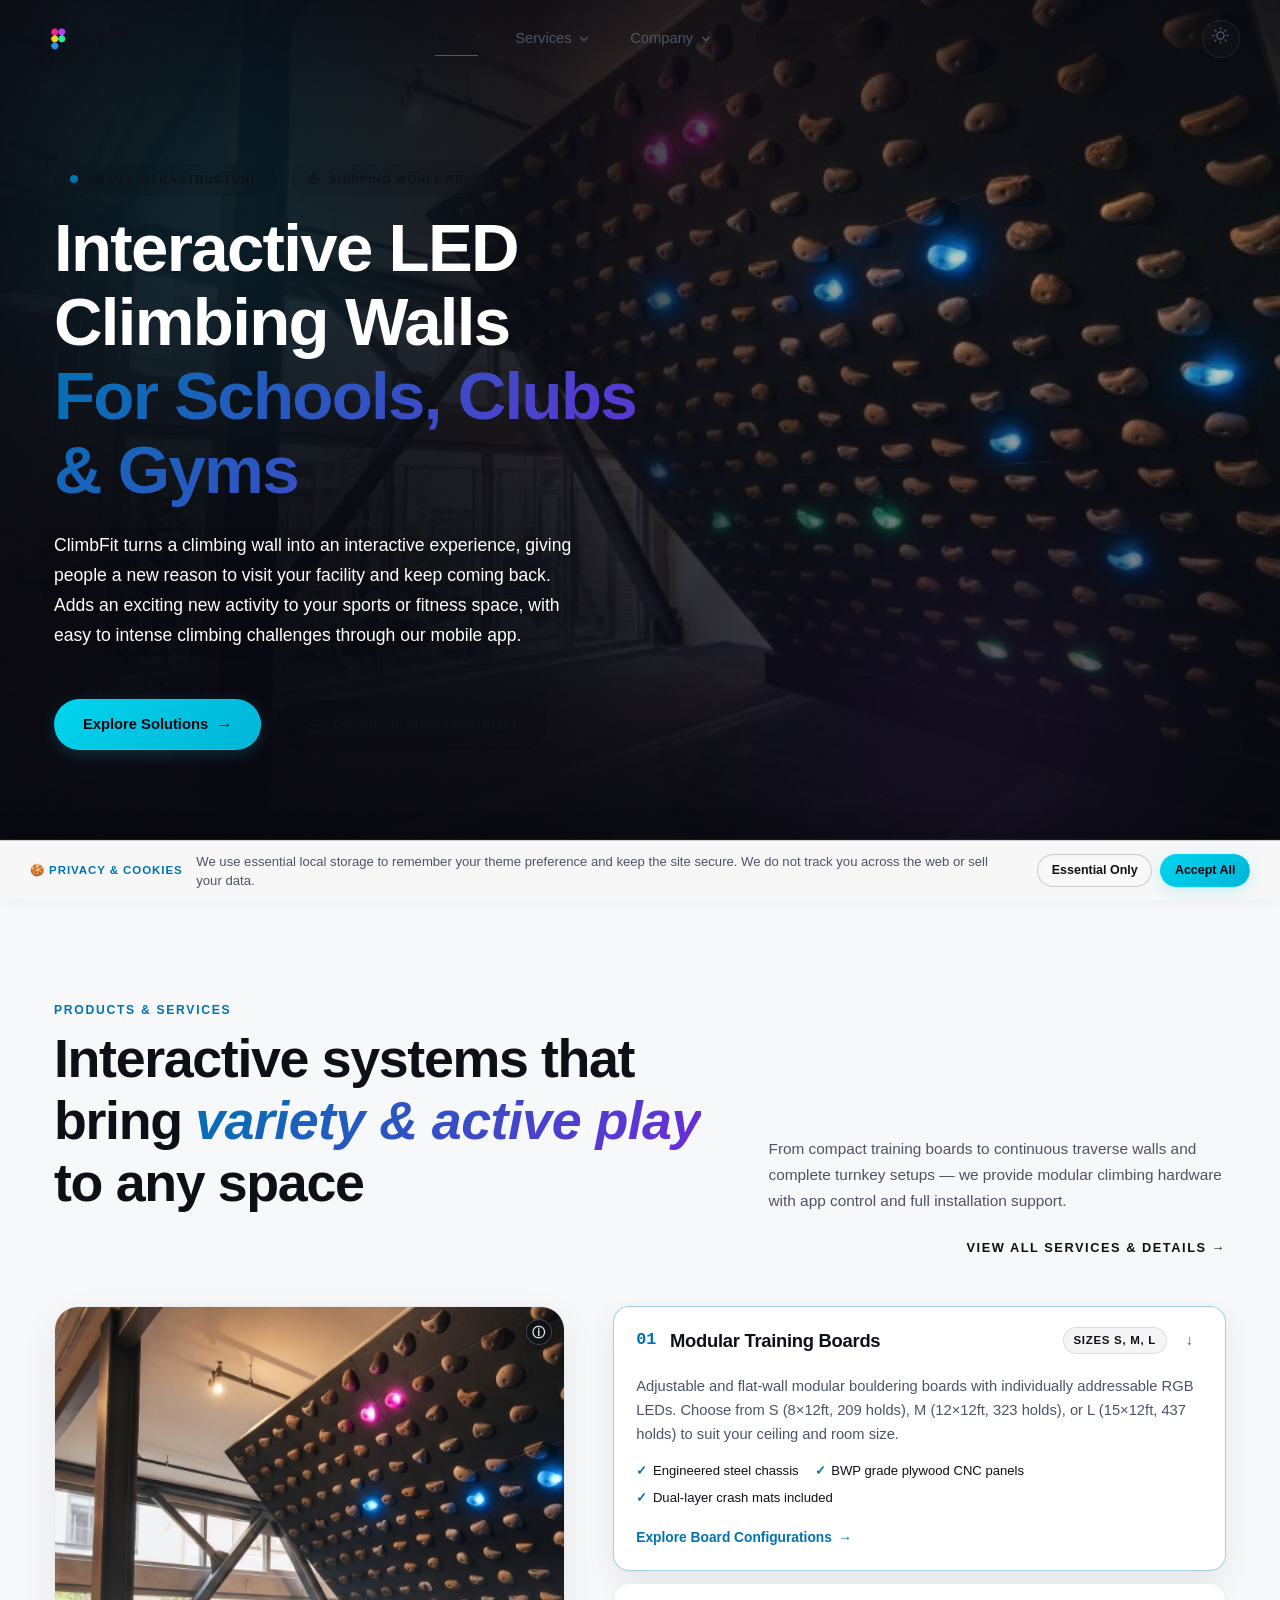
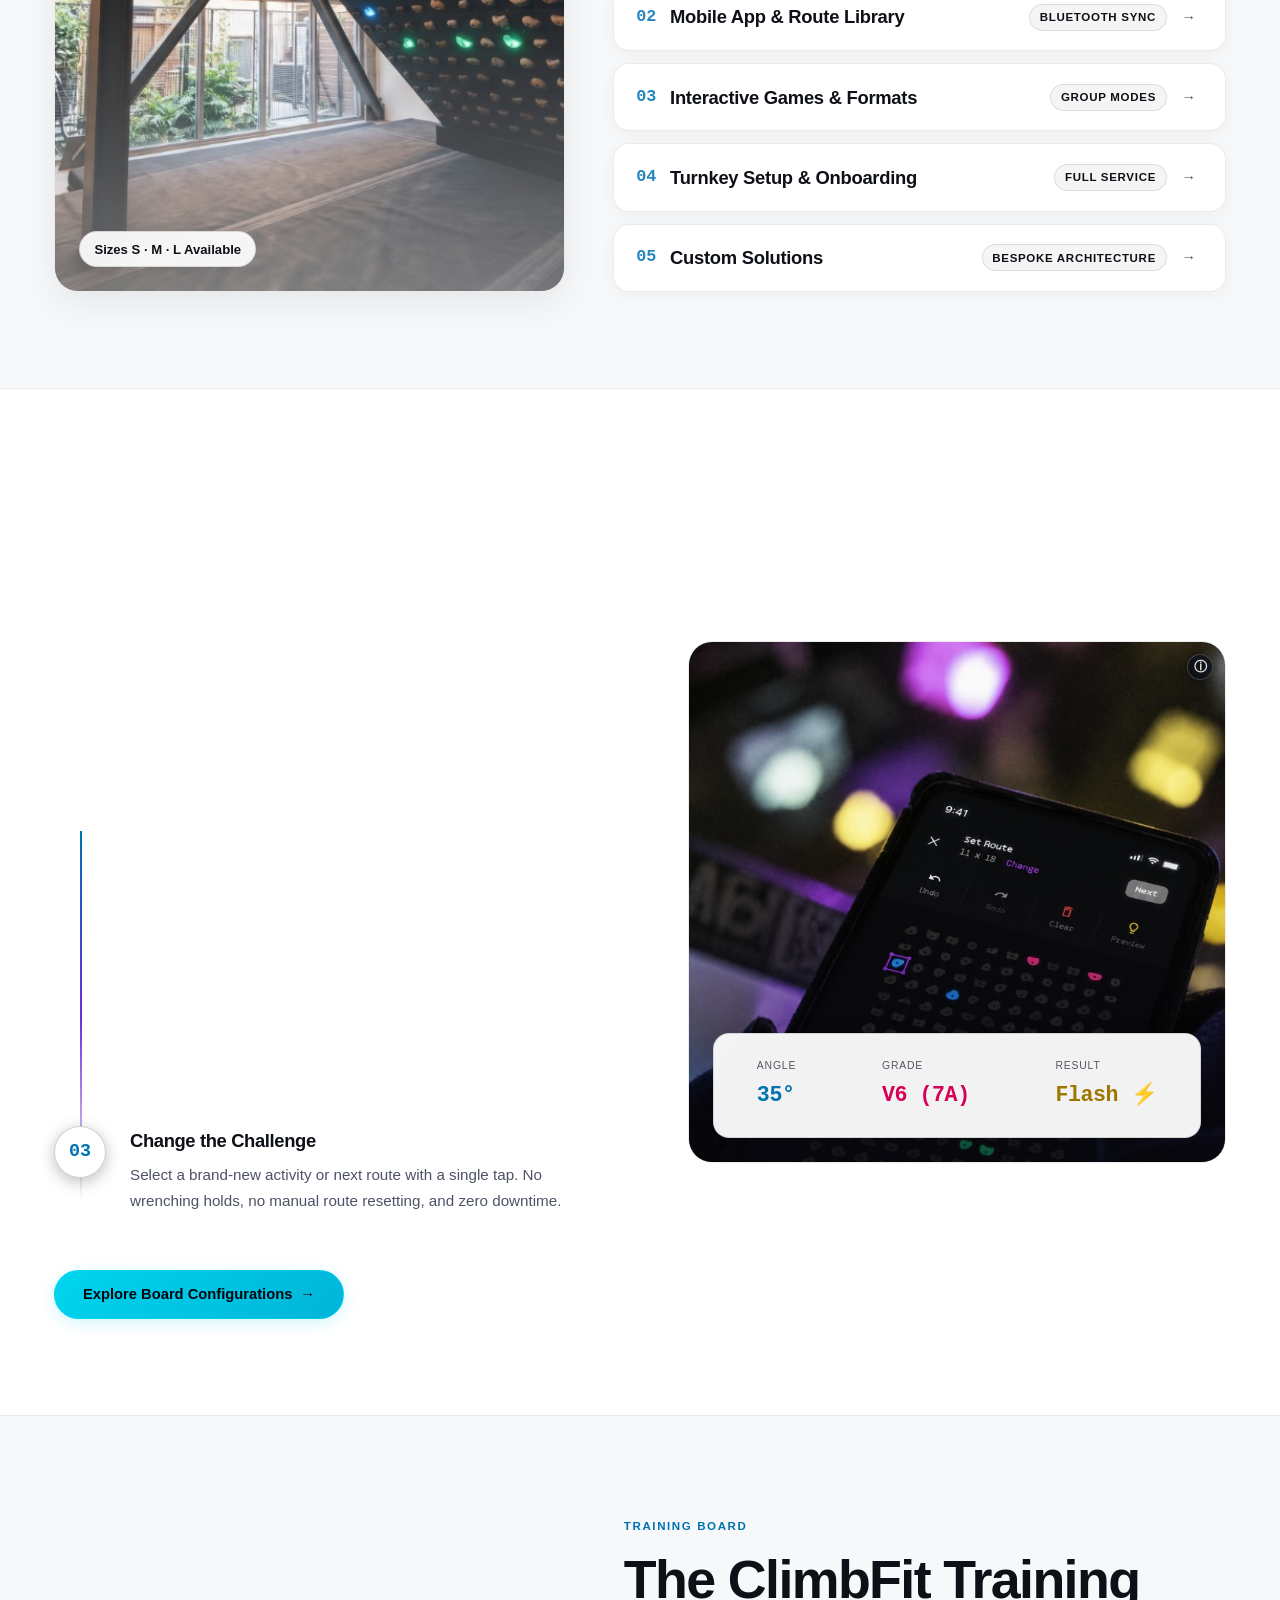
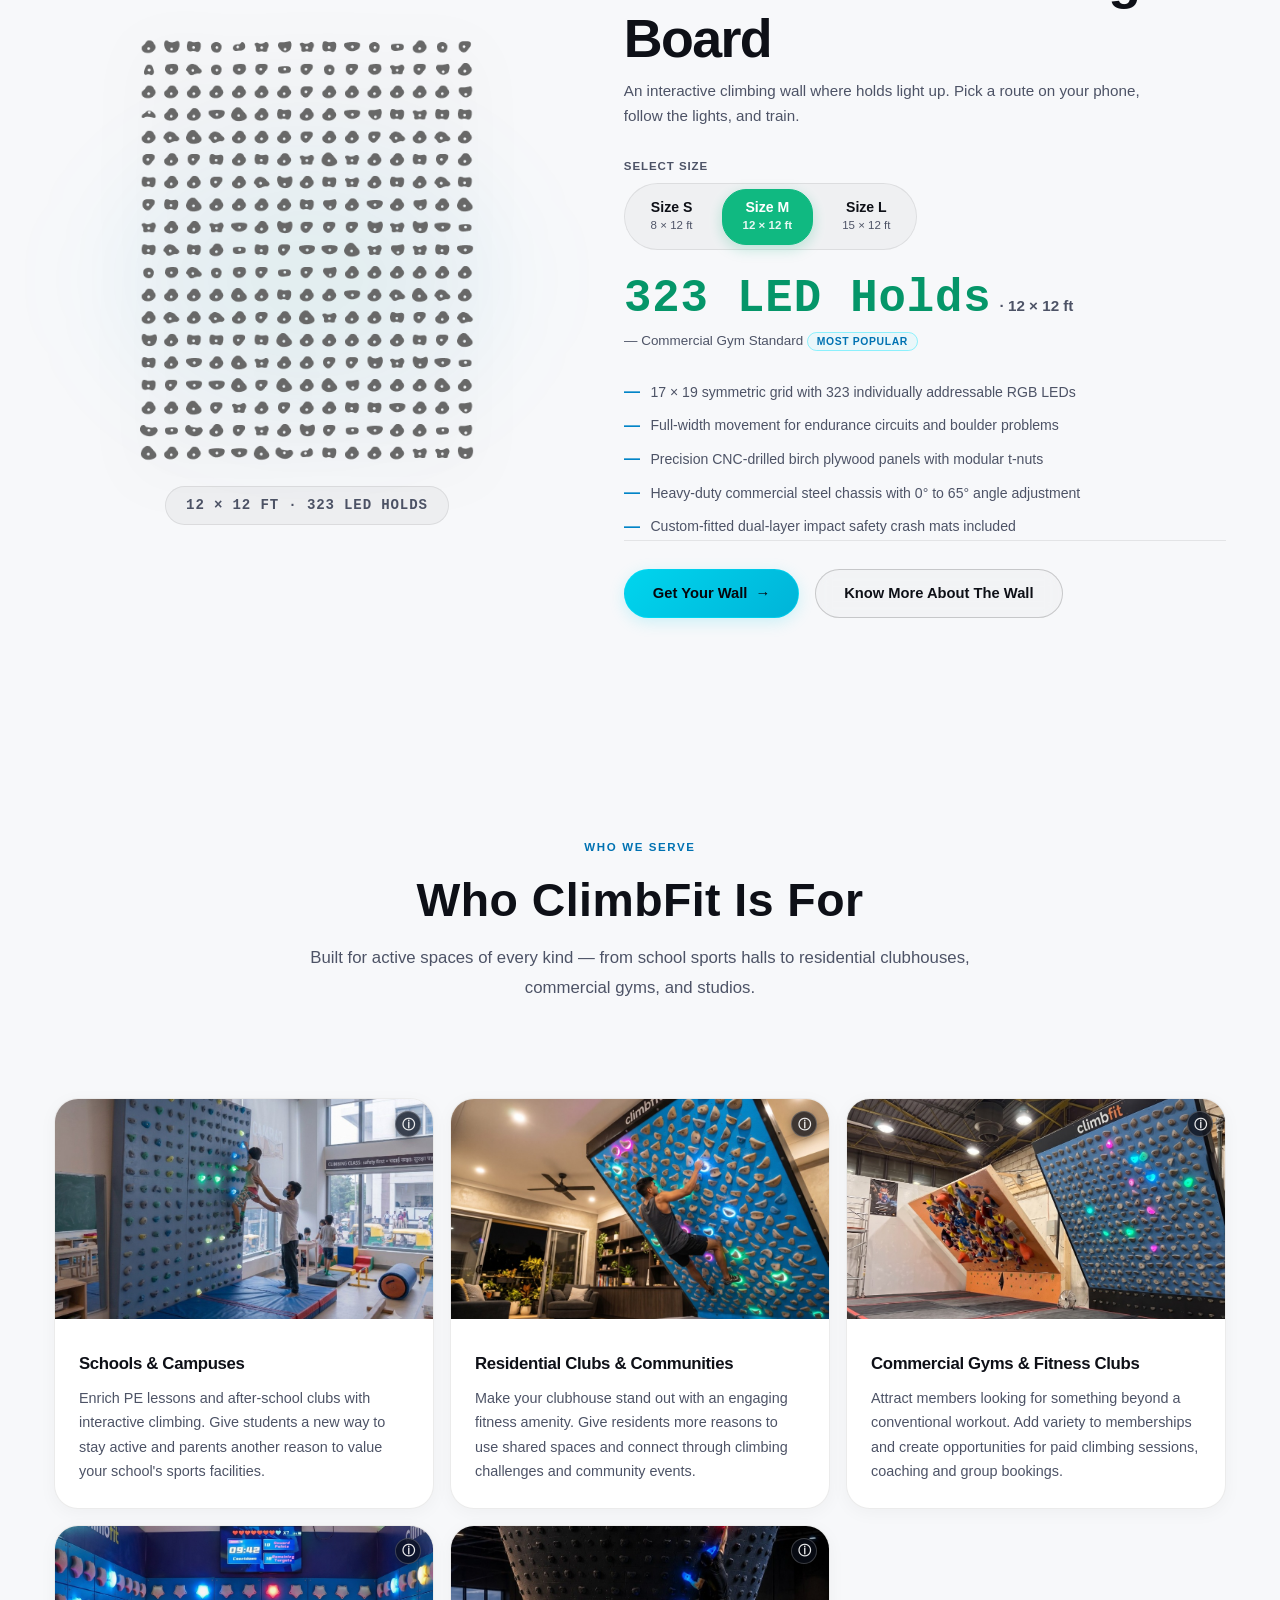
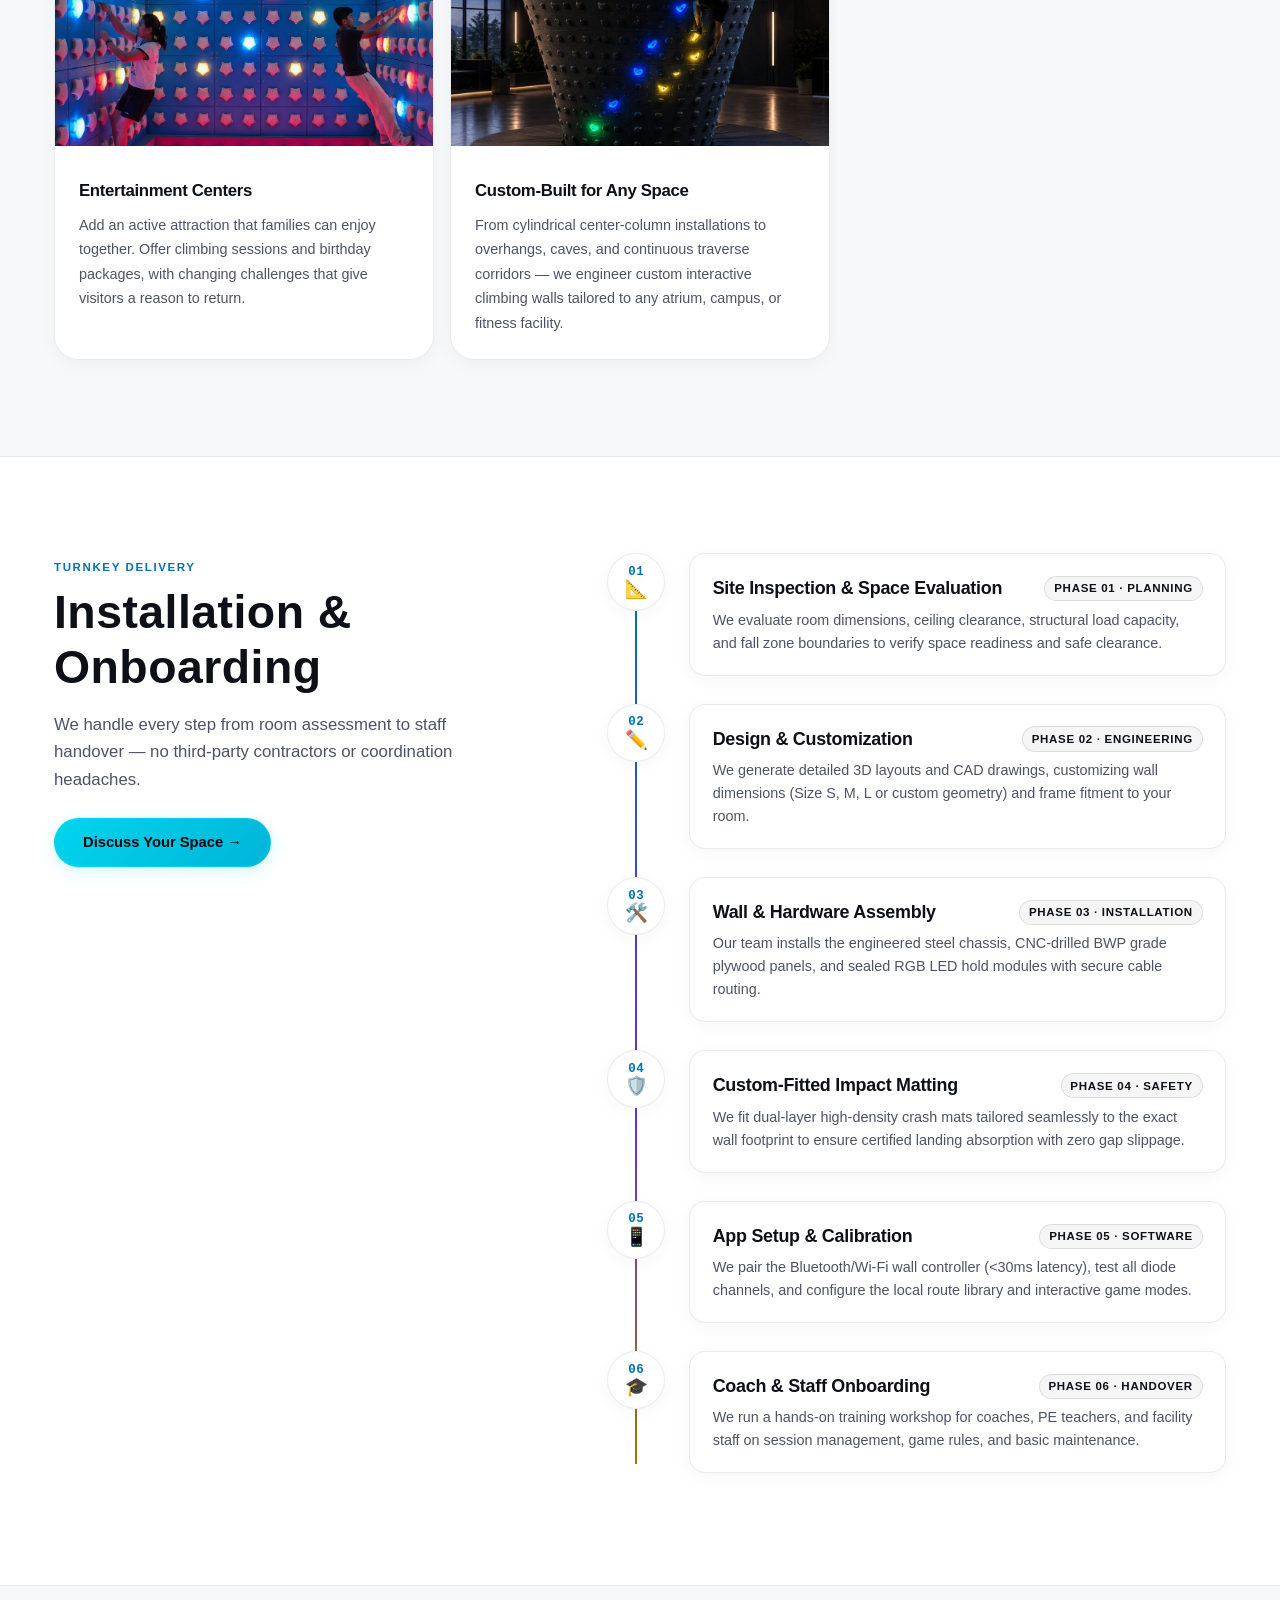
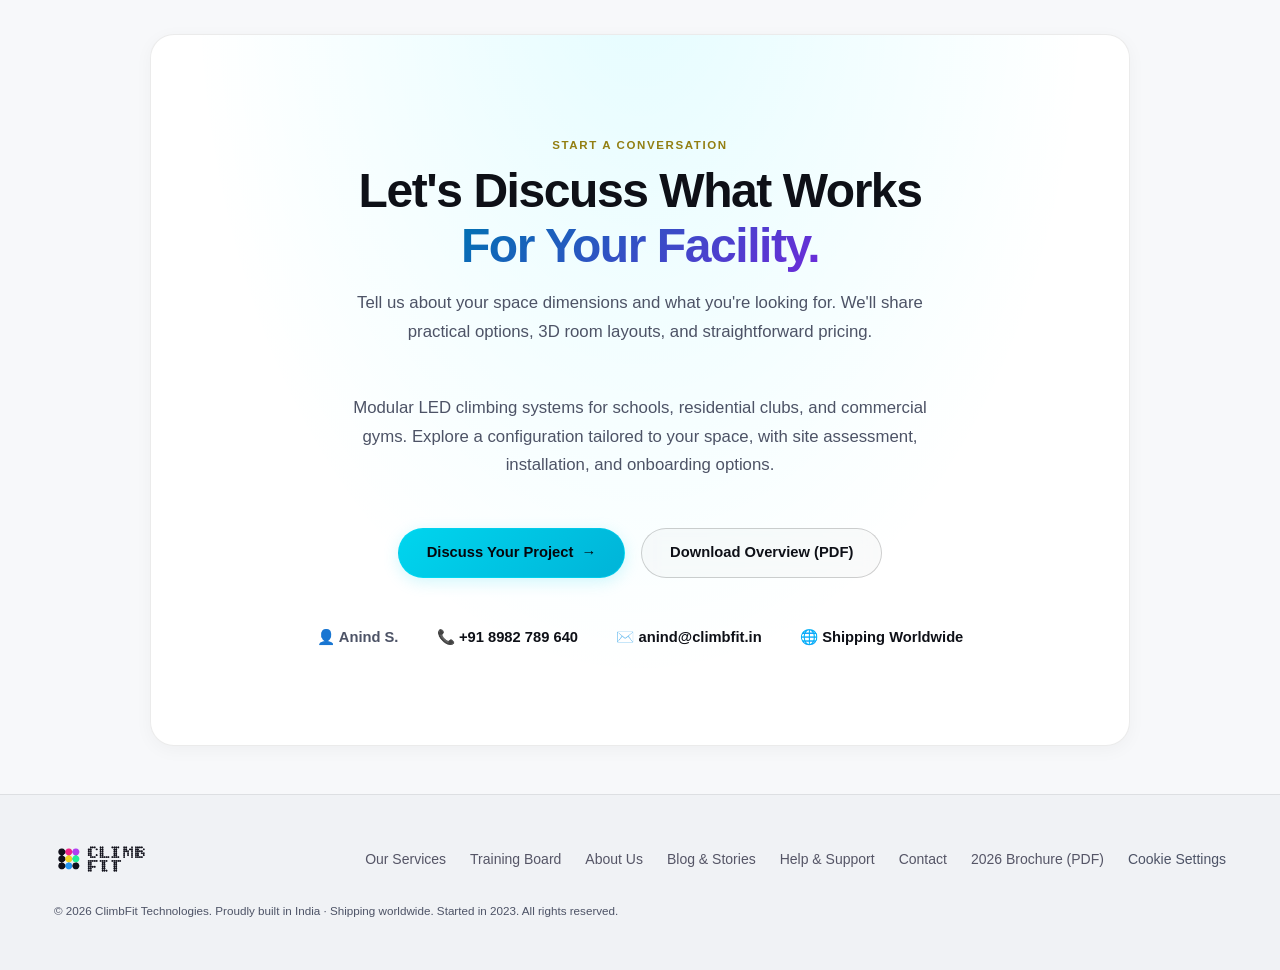
==== commit ee15c798: "style: standardize typography across all pages to Geist, Inter, and Bitcount for highlights" ====
--- a/index.html
+++ b/index.html
@@ -72,11 +72,11 @@
     content="Modular LED climbing walls and gamified app-controlled boulder problems for schools, residential clubs, and gyms.">
   <meta name="twitter:image" content="https://www.climbfit.in/assets/brand/hero-climbfit-board.jpg">
 
-  <!-- Fonts -->
+  <!-- Fonts: Geist (Headings), Inter (Body), Bitcount (Highlights) -->
   <link rel="preconnect" href="https://fonts.googleapis.com">
   <link rel="preconnect" href="https://fonts.gstatic.com" crossorigin>
   <link
-    href="https://fonts.googleapis.com/css2?family=Bitcount:wght@100..900&family=Geist+Pixel&family=Inter:wght@300;400;500;600;700;800&family=Playfair+Display:ital,wght@1,400;1,600&display=swap"
+    href="https://fonts.googleapis.com/css2?family=Bitcount:wght@100..900&family=Geist:wght@300;400;500;600;700;800;900&family=Inter:wght@300;400;500;600;700;800&display=swap"
     rel="stylesheet">
   <link rel="stylesheet" href="css/style.css">
 
@@ -404,9 +404,9 @@
     }
 
     .sec-editorial-title .italic-accent {
-      font-family: 'Playfair Display', Georgia, serif;
+      font-family: var(--font-display);
       font-style: italic;
-      font-weight: 400;
+      font-weight: 600;
       letter-spacing: -0.01em;
       background: linear-gradient(135deg, var(--accent-cyan) 0%, var(--accent-purple) 100%);
       -webkit-background-clip: text;
--- a/css/style.css
+++ b/css/style.css
@@ -4,12 +4,13 @@
    ============================================================ */
 
 /* ----- Fonts ---------------------------------------------- */
-@import url('https://fonts.googleapis.com/css2?family=Bitcount:wght@100..900&family=Geist+Pixel&family=Inter:wght@300;400;500;600;700;800&display=swap');
+@import url('https://fonts.googleapis.com/css2?family=Bitcount:wght@100..900&family=Geist:wght@300;400;500;600;700;800;900&family=Inter:wght@300;400;500;600;700;800&display=swap');
 
 /* ----- Design Tokens -------------------------------------- */
 :root {
-  --font-display:   'Geist Pixel', 'Bitcount', monospace;
+  --font-display:   'Geist', -apple-system, BlinkMacSystemFont, 'Segoe UI', Roboto, sans-serif;
   --font-body:      'Inter', -apple-system, BlinkMacSystemFont, 'Segoe UI', Roboto, sans-serif;
+  --font-highlight: 'Bitcount', monospace;
 
   /* Dark mode (default) */
   --bg:             #080810;
@@ -651,9 +652,9 @@
   display: flex;
   align-items: center;
   justify-content: center;
-  font-family: var(--font-display);
-  font-weight: 800;
-  font-size: 1rem;
+  font-family: var(--font-highlight);
+  font-weight: 700;
+  font-size: 1.15rem;
   color: var(--accent-cyan);
   flex-shrink: 0;
   position: relative;
@@ -957,11 +958,11 @@
 }
 
 .service-accordion-num {
-  font-family: var(--font-display);
-  font-weight: 800;
-  font-size: 0.95rem;
+  font-family: var(--font-highlight);
+  font-weight: 700;
+  font-size: 1.05rem;
   color: var(--accent-cyan);
-  opacity: 0.75;
+  opacity: 0.85;
 }
 
 .service-accordion-item.is-active .service-accordion-num {
@@ -1158,9 +1159,9 @@
 }
 
 .turnkey-node-num {
-  font-family: var(--font-display);
-  font-size: 0.68rem;
-  font-weight: 800;
+  font-family: var(--font-highlight);
+  font-size: 0.78rem;
+  font-weight: 700;
   color: var(--accent-cyan);
   letter-spacing: 0.05em;
   line-height: 1;
@@ -1399,9 +1400,9 @@
   display: flex;
   align-items: center;
   justify-content: center;
-  font-family: var(--font-display);
-  font-weight: 800;
-  font-size: 1rem;
+  font-family: var(--font-highlight);
+  font-weight: 700;
+  font-size: 1.15rem;
   color: var(--accent-cyan);
   flex-shrink: 0;
   position: relative;
@@ -2233,14 +2234,14 @@
   display: inline-flex;
   align-items: center;
   justify-content: center;
-  padding: 0.4rem 1.15rem;
+  padding: 0.45rem 1.25rem;
   border-radius: var(--r-xl);
   background: rgba(255, 255, 255, 0.04);
   border: 1px solid rgba(255, 255, 255, 0.08);
-  font-family: var(--font-body);
-  font-size: 0.8rem;
-  font-weight: 600;
-  letter-spacing: 0.05em;
+  font-family: var(--font-highlight);
+  font-size: 0.88rem;
+  font-weight: 700;
+  letter-spacing: 0.06em;
   text-transform: uppercase;
   color: var(--text-muted);
   text-align: center;
@@ -2434,15 +2435,15 @@
 }
 
 .board-config-highlight-val {
-  font-family: var(--font-display);
-  font-size: clamp(2rem, 3.4vw, 2.75rem);
-  font-weight: 800;
+  font-family: var(--font-highlight);
+  font-size: clamp(2.1rem, 3.6vw, 2.85rem);
+  font-weight: 700;
   color: #00ff88;
   line-height: 1.1;
-  letter-spacing: -0.02em;
+  letter-spacing: 0.02em;
   display: flex;
   align-items: baseline;
-  gap: 0.45rem;
+  gap: 0.5rem;
 }
 
 [data-theme="light"] .board-config-highlight-val {
@@ -2450,6 +2451,7 @@
 }
 
 .board-config-highlight-val small {
+  font-family: var(--font-body);
   font-size: 0.95rem;
   font-weight: 600;
   color: var(--text-muted);
@@ -2617,3 +2619,12 @@
     justify-content: center;
   }
 }
+
+/* ----- Highlight Typography (Bitcount) --------------------- */
+.font-highlight,
+.font-bitcount,
+.highlight-font,
+.metric-badge dd,
+.metric-item dd {
+  font-family: var(--font-highlight) !important;
+}
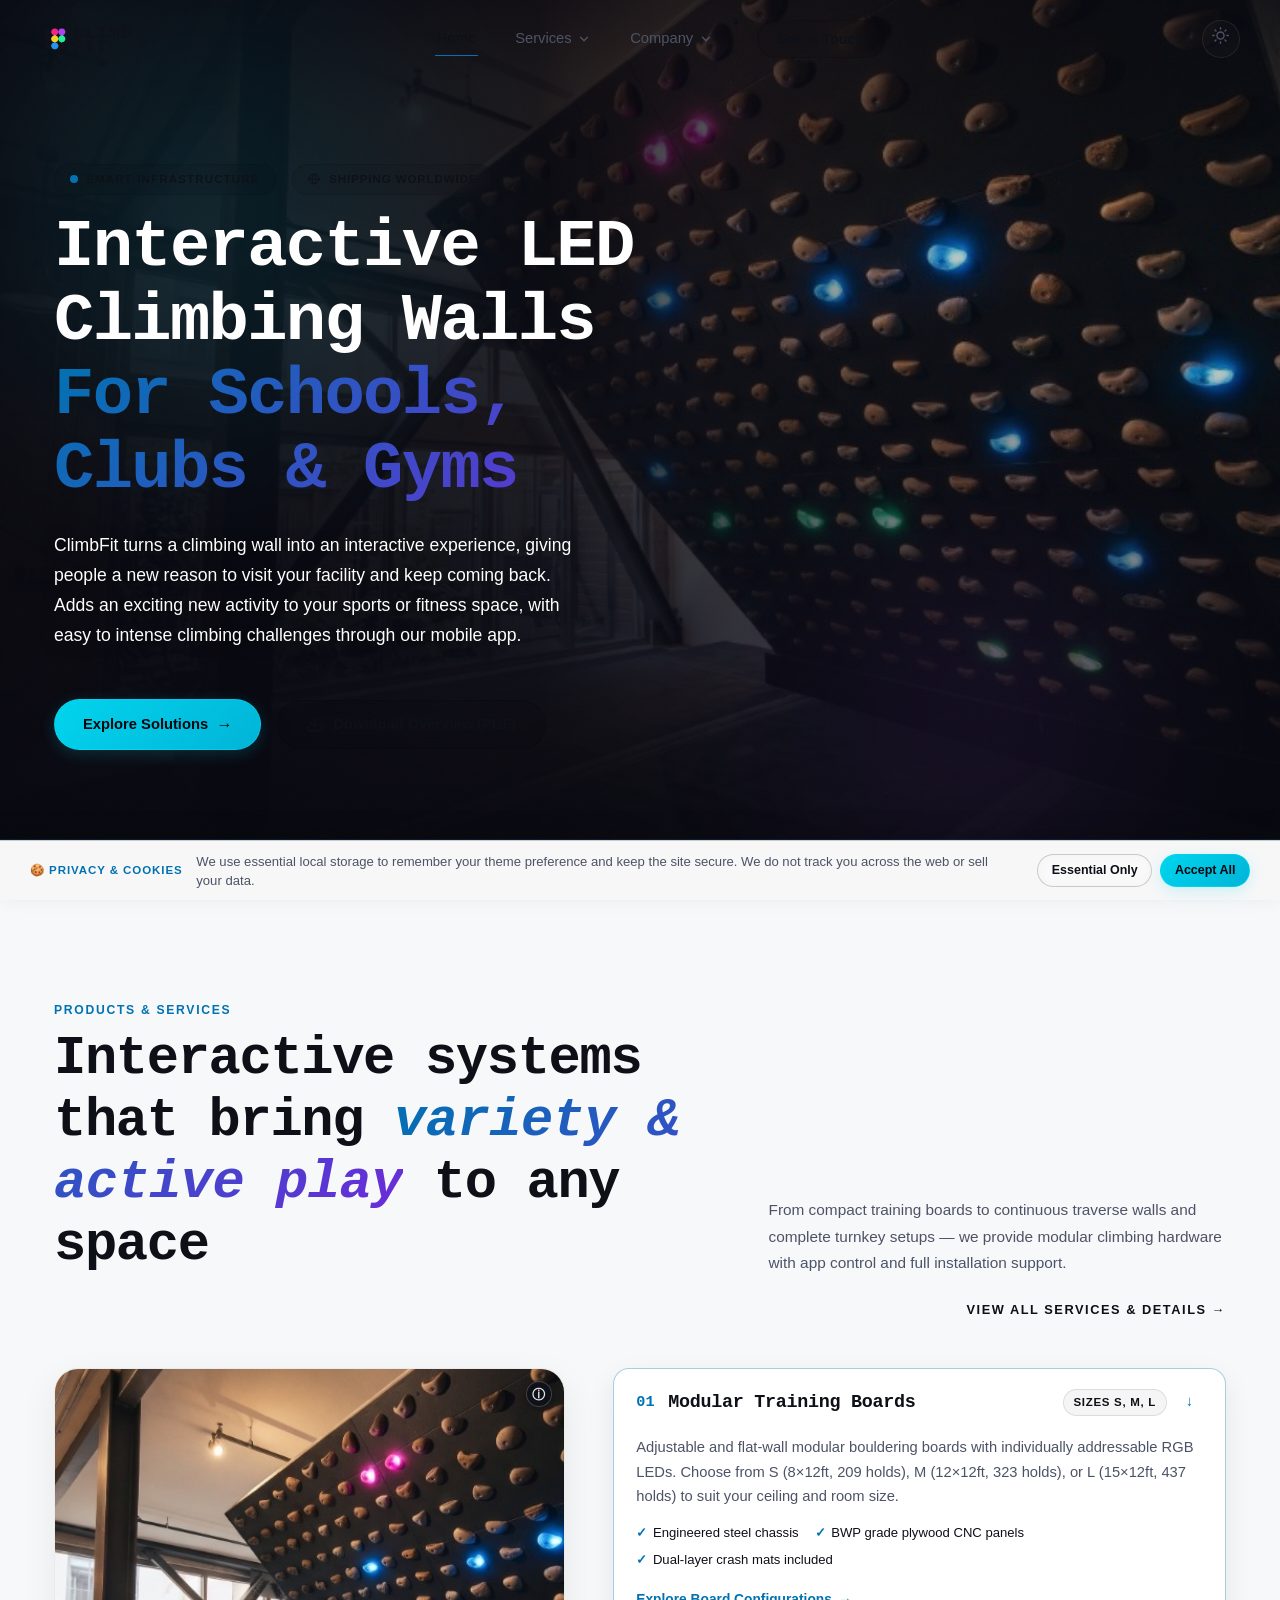
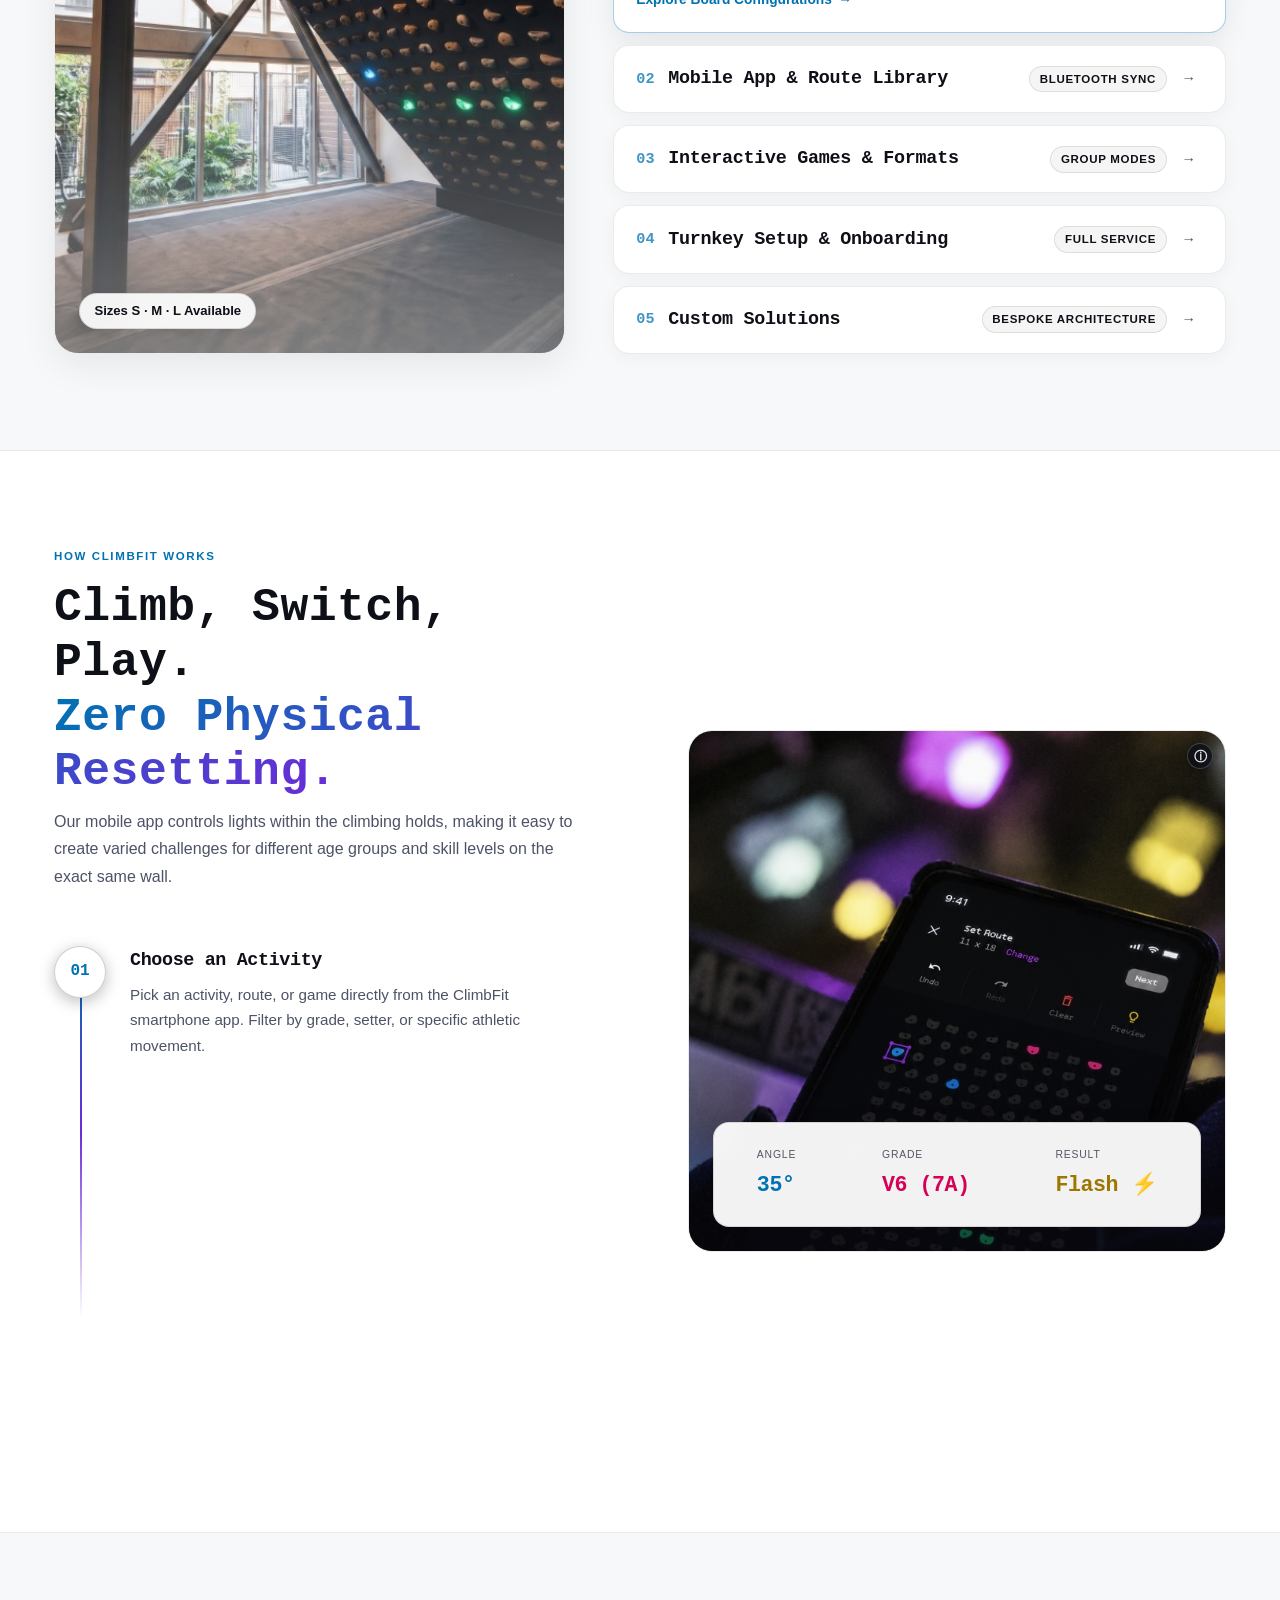
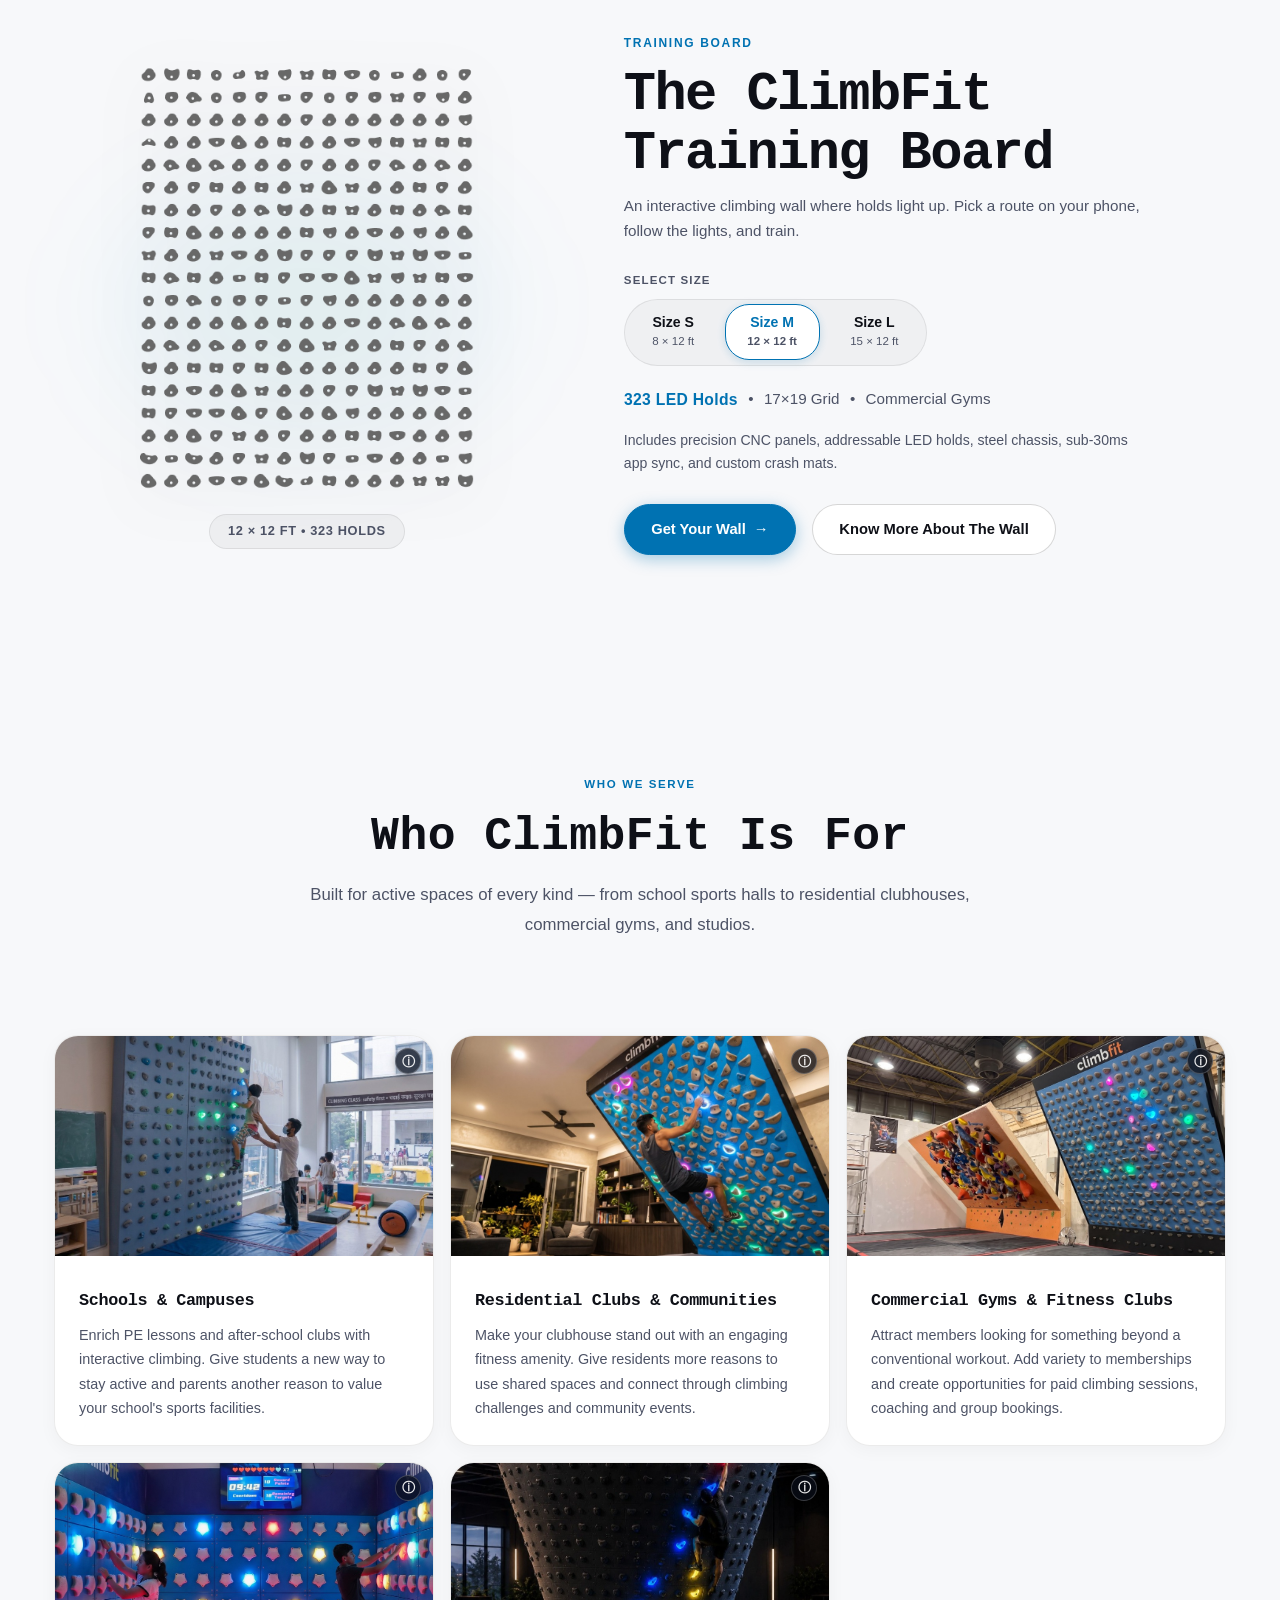
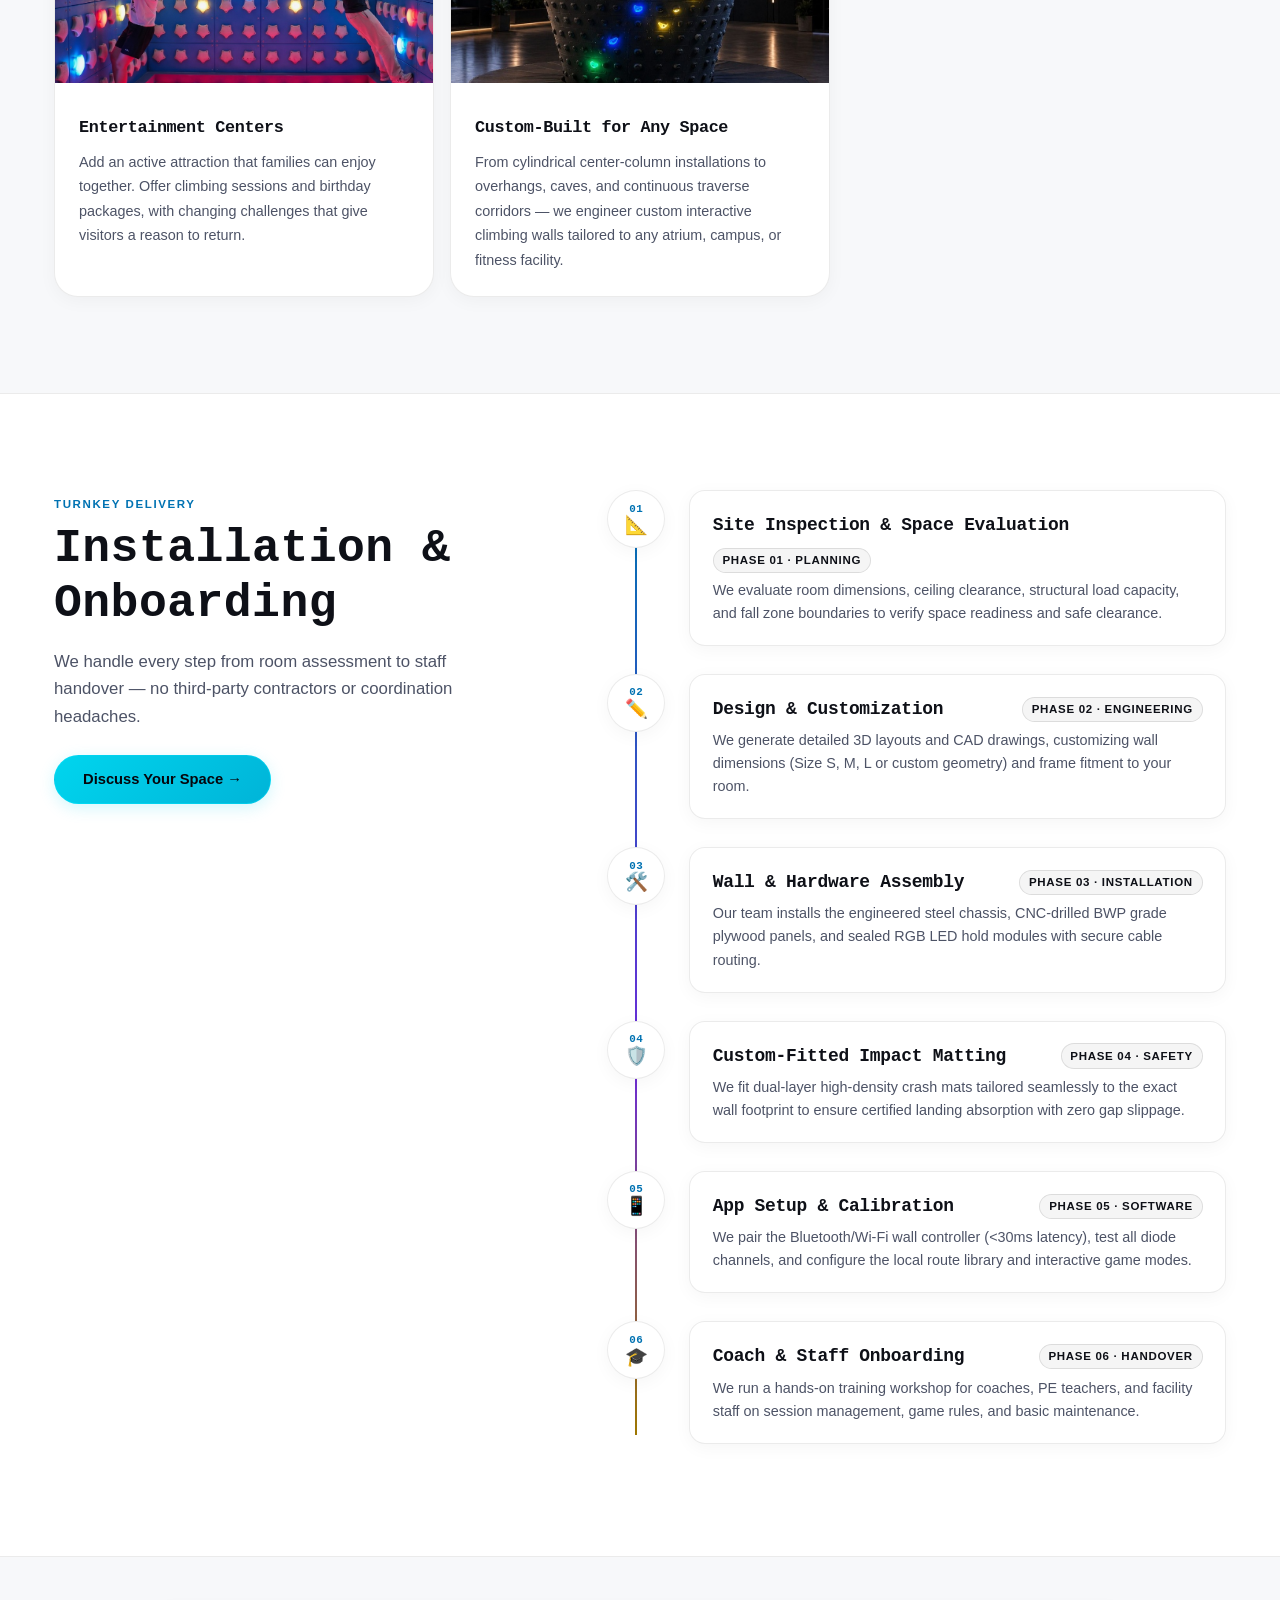
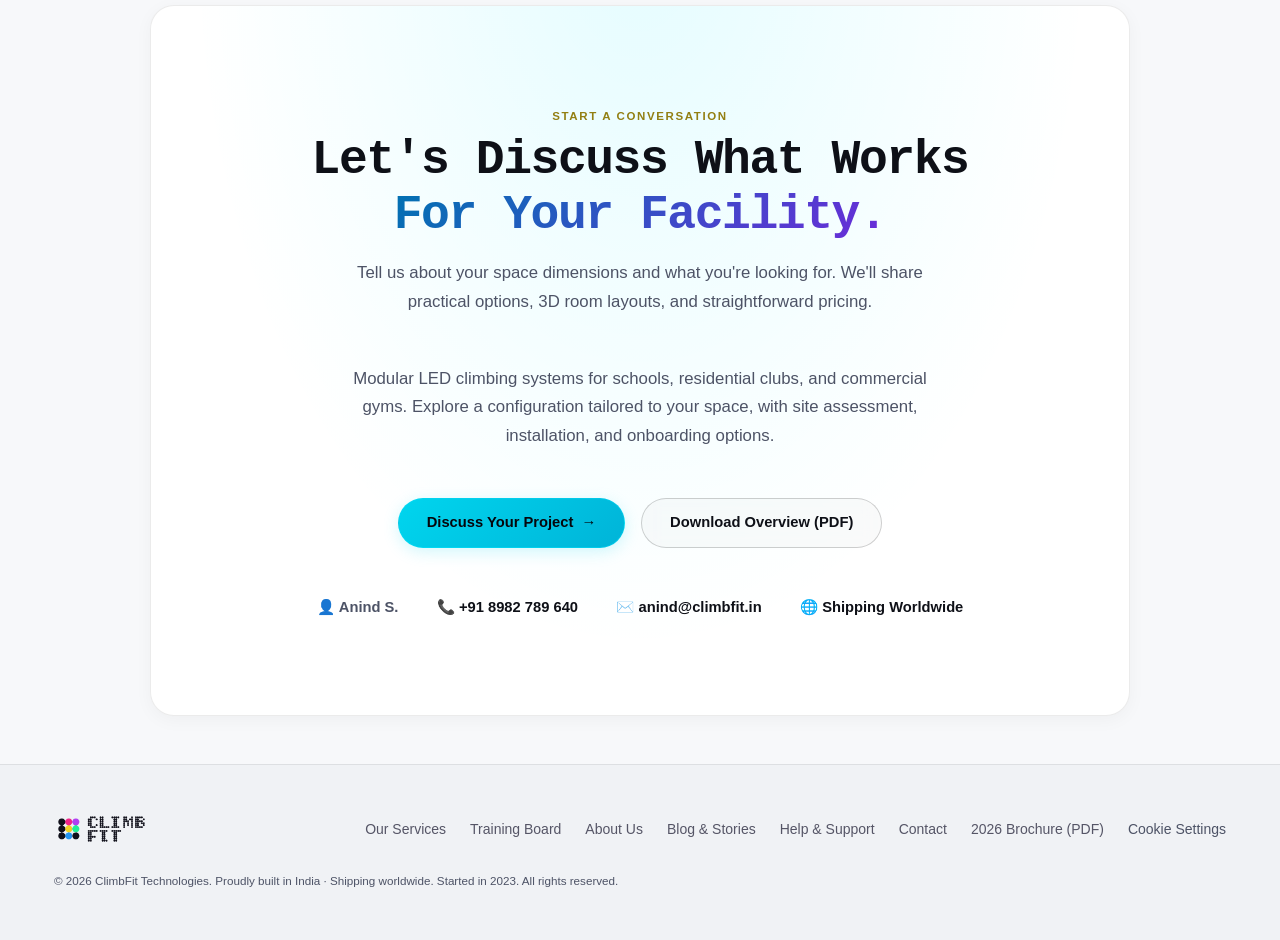
==== commit a35faab6: "feat: redesign product landing section with clean two-column layout, metadata caption, single-line s" ====
--- a/index.html
+++ b/index.html
@@ -1675,7 +1675,7 @@
 
         <div class="board-config-layout reveal">
 
-          <!-- Left Column: Hold Matrix Graphic with Bottom Caption -->
+          <!-- Left Column: Square climbing board graphic with metadata text directly underneath -->
           <div class="board-config-visual-col">
             <div class="board-config-glow" aria-hidden="true"></div>
 
@@ -1683,43 +1683,43 @@
             <div class="board-config-visual-item" data-size="s">
               <img src="assets/boards/grid-s-dark.png" alt="ClimbFit Size S LED hold matrix (209 holds, 8x12ft)" class="board-config-img board-config-img-dark" width="312" height="536" loading="lazy">
               <img src="assets/boards/grid-s-light.png" alt="ClimbFit Size S LED hold matrix (209 holds, 8x12ft)" class="board-config-img board-config-img-light" width="312" height="536" loading="lazy">
-              <div class="board-config-bottom-caption">8 × 12 ft · 209 LED Holds</div>
+              <div class="board-config-bottom-caption">8 × 12 FT • 209 HOLDS</div>
             </div>
 
             <!-- Size M Visual (Default Active) -->
             <div class="board-config-visual-item active" data-size="m">
               <img src="assets/boards/grid-m-dark.png" alt="ClimbFit Size M LED hold matrix (323 holds, 12x12ft)" class="board-config-img board-config-img-dark" width="424" height="536" loading="lazy">
               <img src="assets/boards/grid-m-light.png" alt="ClimbFit Size M LED hold matrix (323 holds, 12x12ft)" class="board-config-img board-config-img-light" width="424" height="536" loading="lazy">
-              <div class="board-config-bottom-caption">12 × 12 ft · 323 LED Holds</div>
+              <div class="board-config-bottom-caption">12 × 12 FT • 323 HOLDS</div>
             </div>
 
             <!-- Size L Visual -->
             <div class="board-config-visual-item" data-size="l">
               <img src="assets/boards/grid-l-dark.png" alt="ClimbFit Size L LED hold matrix (437 holds, 15x12ft)" class="board-config-img board-config-img-dark" width="648" height="536" loading="lazy">
               <img src="assets/boards/grid-l-light.png" alt="ClimbFit Size L LED hold matrix (437 holds, 15x12ft)" class="board-config-img board-config-img-light" width="648" height="536" loading="lazy">
-              <div class="board-config-bottom-caption">15 × 12 ft · 437 LED Holds</div>
+              <div class="board-config-bottom-caption">15 × 12 FT • 437 HOLDS</div>
             </div>
           </div>
 
-          <!-- Right Column: Section Header, Title, Desc, Sizes, Details, and CTA -->
+          <!-- Right Column: All text content, size selection, specs, and action buttons in a vertical stack -->
           <div class="board-config-detail-col">
 
-            <!-- 1. Section Header -->
+            <!-- 1. Category Tag -->
             <div class="board-config-header-row">
-              <span class="label" style="color:var(--accent-cyan);margin:0;">Training Board</span>
-            </div>
-
-            <!-- 2. Product Title -->
+              <span class="board-config-tag">TRAINING BOARD</span>
+            </div>
+
+            <!-- 2. Main Title -->
             <h2 class="board-config-title" id="boards-heading">The ClimbFit Training Board</h2>
 
-            <!-- 3. Product Description -->
+            <!-- 3. Description -->
             <p class="board-config-desc">
               An interactive climbing wall where holds light up. Pick a route on your phone, follow the lights, and train.
             </p>
 
-            <!-- 4. Sizes -->
+            <!-- 4. Size Selector -->
             <div class="board-config-picker-wrap">
-              <span class="board-config-picker-label">Select Size</span>
+              <span class="board-config-picker-label">SELECT SIZE</span>
               <div class="board-config-pills" role="radiogroup" aria-label="Select board size">
                 <button type="button" class="board-config-pill-btn" data-size="s" role="radio" aria-checked="false">
                   <strong class="pill-size">Size S</strong>
@@ -1736,64 +1736,30 @@
               </div>
             </div>
 
-            <!-- 5. Details (Dynamic per size) -->
-            <div class="board-config-details-wrap">
-
-              <!-- Size S Details -->
-              <div class="board-config-content-panel" data-size="s">
-                <div class="board-config-highlight-wrap">
-                  <div class="board-config-highlight-val">209 LED Holds <small>· 8 × 12 ft</small></div>
-                  <div class="board-config-highlight-sub">— Best for Boutique Studios, Schools &amp; Home Walls</div>
-                </div>
-                <ul class="board-config-bullets">
-                  <li class="board-config-bullet-item"><span class="board-config-bullet-dash">—</span> 11 × 19 high-density grid with 209 individually addressable RGB LEDs</li>
-                  <li class="board-config-bullet-item"><span class="board-config-bullet-dash">—</span> Sub-30ms Bluetooth 5.0 app synchronization and route generator</li>
-                  <li class="board-config-bullet-item"><span class="board-config-bullet-dash">—</span> Precision CNC-drilled birch plywood panels with modular t-nuts</li>
-                  <li class="board-config-bullet-item"><span class="board-config-bullet-dash">—</span> Engineered steel chassis with 0° to 65° angle adjustment</li>
-                  <li class="board-config-bullet-item"><span class="board-config-bullet-dash">—</span> Custom-fitted dual-layer impact safety crash mats included</li>
-                </ul>
-              </div>
-
-              <!-- Size M Details (Default Active) -->
-              <div class="board-config-content-panel active" data-size="m">
-                <div class="board-config-highlight-wrap">
-                  <div class="board-config-highlight-val">323 LED Holds <small>· 12 × 12 ft</small></div>
-                  <div class="board-config-highlight-sub">— Commercial Gym Standard <span class="board-config-popular-badge">Most Popular</span></div>
-                </div>
-                <ul class="board-config-bullets">
-                  <li class="board-config-bullet-item"><span class="board-config-bullet-dash">—</span> 17 × 19 symmetric grid with 323 individually addressable RGB LEDs</li>
-                  <li class="board-config-bullet-item"><span class="board-config-bullet-dash">—</span> Full-width movement for endurance circuits and boulder problems</li>
-                  <li class="board-config-bullet-item"><span class="board-config-bullet-dash">—</span> Precision CNC-drilled birch plywood panels with modular t-nuts</li>
-                  <li class="board-config-bullet-item"><span class="board-config-bullet-dash">—</span> Heavy-duty commercial steel chassis with 0° to 65° angle adjustment</li>
-                  <li class="board-config-bullet-item"><span class="board-config-bullet-dash">—</span> Custom-fitted dual-layer impact safety crash mats included</li>
-                </ul>
-              </div>
-
-              <!-- Size L Details -->
-              <div class="board-config-content-panel" data-size="l">
-                <div class="board-config-highlight-wrap">
-                  <div class="board-config-highlight-val">437 LED Holds <small>· 15 × 12 ft</small></div>
-                  <div class="board-config-highlight-sub">— National Training Centers &amp; High-Volume Gyms</div>
-                </div>
-                <ul class="board-config-bullets">
-                  <li class="board-config-bullet-item"><span class="board-config-bullet-dash">—</span> 23 × 19 XL competition grid with 437 individually addressable RGB LEDs</li>
-                  <li class="board-config-bullet-item"><span class="board-config-bullet-dash">—</span> Dual simultaneous climbing lanes for side-by-side challenges and relays</li>
-                  <li class="board-config-bullet-item"><span class="board-config-bullet-dash">—</span> Precision CNC-drilled birch plywood panels with modular t-nuts</li>
-                  <li class="board-config-bullet-item"><span class="board-config-bullet-dash">—</span> Reinforced commercial frame engineered for non-stop facility utilization</li>
-                  <li class="board-config-bullet-item"><span class="board-config-bullet-dash">—</span> Custom-fitted dual-layer impact safety crash mats included</li>
-                </ul>
-              </div>
-
-            </div>
-
-            <div class="board-config-divider"></div>
-
-            <!-- 6. Action CTAs -->
+            <!-- 5. Spec Summary (Single-line metadata summary) -->
+            <div class="board-config-spec-summary-wrap">
+              <div class="board-config-spec-summary" data-size="s">
+                <span class="spec-highlight">209 LED Holds</span> • <span>11×19 Grid</span> • <span>Boutique &amp; Schools</span>
+              </div>
+              <div class="board-config-spec-summary active" data-size="m">
+                <span class="spec-highlight">323 LED Holds</span> • <span>17×19 Grid</span> • <span>Commercial Gyms</span>
+              </div>
+              <div class="board-config-spec-summary" data-size="l">
+                <span class="spec-highlight">437 LED Holds</span> • <span>23×19 Grid</span> • <span>Competition &amp; Relays</span>
+              </div>
+            </div>
+
+            <!-- 6. Feature Details -->
+            <p class="board-config-features">
+              Includes precision CNC panels, addressable LED holds, steel chassis, sub-30ms app sync, and custom crash mats.
+            </p>
+
+            <!-- 7. Action Buttons -->
             <div class="board-config-actions">
-              <a href="about.html#contact" class="btn btn-primary">
+              <a href="about.html#contact" class="board-config-btn-cyan">
                 Get Your Wall <span aria-hidden="true">→</span>
               </a>
-              <a href="training-board.html" class="btn btn-outline">
+              <a href="training-board.html" class="board-config-btn-pill-dark">
                 Know More About The Wall
               </a>
             </div>
--- a/css/style.css
+++ b/css/style.css
@@ -4,13 +4,12 @@
    ============================================================ */
 
 /* ----- Fonts ---------------------------------------------- */
-@import url('https://fonts.googleapis.com/css2?family=Bitcount:wght@100..900&family=Geist:wght@300;400;500;600;700;800;900&family=Inter:wght@300;400;500;600;700;800&display=swap');
+@import url('https://fonts.googleapis.com/css2?family=Bitcount:wght@100..900&family=Geist+Pixel&family=Inter:wght@300;400;500;600;700;800&display=swap');
 
 /* ----- Design Tokens -------------------------------------- */
 :root {
-  --font-display:   'Geist', -apple-system, BlinkMacSystemFont, 'Segoe UI', Roboto, sans-serif;
+  --font-display:   'Geist Pixel', 'Bitcount', monospace;
   --font-body:      'Inter', -apple-system, BlinkMacSystemFont, 'Segoe UI', Roboto, sans-serif;
-  --font-highlight: 'Bitcount', monospace;
 
   /* Dark mode (default) */
   --bg:             #080810;
@@ -652,9 +651,9 @@
   display: flex;
   align-items: center;
   justify-content: center;
-  font-family: var(--font-highlight);
-  font-weight: 700;
-  font-size: 1.15rem;
+  font-family: var(--font-display);
+  font-weight: 800;
+  font-size: 1rem;
   color: var(--accent-cyan);
   flex-shrink: 0;
   position: relative;
@@ -958,11 +957,11 @@
 }
 
 .service-accordion-num {
-  font-family: var(--font-highlight);
-  font-weight: 700;
-  font-size: 1.05rem;
+  font-family: var(--font-display);
+  font-weight: 800;
+  font-size: 0.95rem;
   color: var(--accent-cyan);
-  opacity: 0.85;
+  opacity: 0.75;
 }
 
 .service-accordion-item.is-active .service-accordion-num {
@@ -1159,9 +1158,9 @@
 }
 
 .turnkey-node-num {
-  font-family: var(--font-highlight);
-  font-size: 0.78rem;
-  font-weight: 700;
+  font-family: var(--font-display);
+  font-size: 0.68rem;
+  font-weight: 800;
   color: var(--accent-cyan);
   letter-spacing: 0.05em;
   line-height: 1;
@@ -1400,9 +1399,9 @@
   display: flex;
   align-items: center;
   justify-content: center;
-  font-family: var(--font-highlight);
-  font-weight: 700;
-  font-size: 1.15rem;
+  font-family: var(--font-display);
+  font-weight: 800;
+  font-size: 1rem;
   color: var(--accent-cyan);
   flex-shrink: 0;
   position: relative;
@@ -2234,14 +2233,14 @@
   display: inline-flex;
   align-items: center;
   justify-content: center;
-  padding: 0.45rem 1.25rem;
+  padding: 0.4rem 1.15rem;
   border-radius: var(--r-xl);
   background: rgba(255, 255, 255, 0.04);
   border: 1px solid rgba(255, 255, 255, 0.08);
-  font-family: var(--font-highlight);
-  font-size: 0.88rem;
-  font-weight: 700;
-  letter-spacing: 0.06em;
+  font-family: var(--font-body);
+  font-size: 0.8rem;
+  font-weight: 600;
+  letter-spacing: 0.05em;
   text-transform: uppercase;
   color: var(--text-muted);
   text-align: center;
@@ -2263,22 +2262,55 @@
 }
 
 .board-config-header-row {
-  margin-bottom: 0.75rem;
+  margin-bottom: 0.65rem;
+}
+
+/* Category Tag: Small uppercase tracker text (cyan accent color) */
+.board-config-tag {
+  font-size: 0.75rem;
+  font-weight: 700;
+  letter-spacing: 0.14em;
+  text-transform: uppercase;
+  color: var(--accent-cyan);
+  display: inline-block;
+}
+
+[data-theme="light"] .board-config-tag {
+  color: #0072b2;
+}
+
+/* Big Title & Subtitle */
+.board-config-title {
+  font-family: var(--font-display);
+  font-size: clamp(2.1rem, 3.8vw, 3.1rem);
+  font-weight: 800;
+  line-height: 1.15;
+  letter-spacing: -0.025em;
+  color: var(--text);
+  margin: 0 0 0.85rem 0;
+}
+
+.board-config-desc {
+  font-size: 1.02rem;
+  color: var(--text-muted);
+  line-height: 1.6;
+  margin: 0 0 1.6rem 0;
+  max-width: 520px;
 }
 
 /* Size Switcher */
 .board-config-picker-wrap {
-  margin-bottom: 1.5rem;
+  margin-bottom: 1.35rem;
 }
 
 .board-config-picker-label {
   font-size: 0.72rem;
   font-weight: 700;
   text-transform: uppercase;
-  letter-spacing: 0.08em;
+  letter-spacing: 0.1em;
   color: var(--text-muted);
   display: block;
-  margin-bottom: 0.5rem;
+  margin-bottom: 0.55rem;
 }
 
 .board-config-pills {
@@ -2301,7 +2333,7 @@
   display: flex;
   flex-direction: column;
   align-items: center;
-  padding: 0.55rem 1.25rem;
+  padding: 0.55rem 1.35rem;
   border-radius: var(--r-l);
   border: 1px solid transparent;
   background: transparent;
@@ -2334,19 +2366,19 @@
 }
 
 .board-config-pill-btn.active {
-  background: #00ff88;
-  border-color: #00ff88;
-  box-shadow: 0 0 20px rgba(0, 255, 136, 0.35);
+  background: rgba(0, 229, 255, 0.1);
+  border-color: var(--accent-cyan);
+  box-shadow: 0 0 20px rgba(0, 229, 255, 0.25);
 }
 
 .board-config-pill-btn.active strong,
 .board-config-pill-btn.active .pill-size {
-  color: #060913;
+  color: var(--accent-cyan);
 }
 
 .board-config-pill-btn.active span,
 .board-config-pill-btn.active .pill-dim {
-  color: rgba(6, 9, 19, 0.85);
+  color: rgba(228, 228, 240, 0.95);
   font-weight: 600;
 }
 
@@ -2355,19 +2387,144 @@
 }
 
 [data-theme="light"] .board-config-pill-btn.active {
-  background: #10b981;
-  border-color: #10b981;
-  box-shadow: 0 4px 14px rgba(16, 185, 129, 0.25);
+  background: #ffffff;
+  border-color: #0072b2;
+  box-shadow: 0 2px 10px rgba(0, 114, 178, 0.18);
 }
 
 [data-theme="light"] .board-config-pill-btn.active strong,
 [data-theme="light"] .board-config-pill-btn.active .pill-size {
-  color: #ffffff;
+  color: #0072b2;
 }
 
 [data-theme="light"] .board-config-pill-btn.active span,
 [data-theme="light"] .board-config-pill-btn.active .pill-dim {
-  color: rgba(255, 255, 255, 0.9);
+  color: #4d5366;
+}
+
+/* Spec Summary: Single-line metadata summary */
+.board-config-spec-summary-wrap {
+  margin-bottom: 0.85rem;
+  min-height: 28px;
+}
+
+.board-config-spec-summary {
+  display: none;
+  font-size: 0.95rem;
+  font-weight: 500;
+  color: var(--text-muted);
+  line-height: 1.5;
+}
+
+.board-config-spec-summary.active {
+  display: flex;
+  align-items: center;
+  gap: 0.65rem;
+  flex-wrap: wrap;
+  animation: boardConfigFade 0.3s cubic-bezier(0.16, 1, 0.3, 1) forwards;
+}
+
+.board-config-spec-summary .spec-highlight {
+  font-family: var(--font-highlight);
+  color: var(--accent-cyan);
+  font-weight: 700;
+  font-size: 0.98rem;
+  letter-spacing: 0.02em;
+}
+
+[data-theme="light"] .board-config-spec-summary .spec-highlight {
+  color: #0072b2;
+}
+
+/* Feature Details */
+.board-config-features {
+  font-size: 0.88rem;
+  color: var(--text-muted);
+  line-height: 1.6;
+  margin: 0 0 1.85rem 0;
+  max-width: 520px;
+}
+
+/* Action Buttons: Side-by-side */
+.board-config-actions {
+  display: flex;
+  align-items: center;
+  gap: 1rem;
+  flex-wrap: wrap;
+}
+
+.board-config-btn-cyan {
+  display: inline-flex;
+  align-items: center;
+  justify-content: center;
+  gap: 0.5rem;
+  padding: 0.8rem 1.65rem;
+  border-radius: var(--r-xl);
+  background: var(--accent-cyan);
+  color: #080810;
+  font-family: var(--font-body);
+  font-size: 0.92rem;
+  font-weight: 700;
+  text-decoration: none;
+  border: 1px solid var(--accent-cyan);
+  box-shadow: 0 0 24px rgba(0, 229, 255, 0.4), 0 0 60px rgba(0, 229, 255, 0.15);
+  transition: all 0.25s var(--ease-out);
+  cursor: pointer;
+}
+
+.board-config-btn-cyan:hover {
+  transform: translateY(-2px);
+  box-shadow: 0 0 32px rgba(0, 229, 255, 0.6), 0 0 75px rgba(0, 229, 255, 0.25);
+  background: #26ecff;
+  color: #080810;
+}
+
+.board-config-btn-pill-dark {
+  display: inline-flex;
+  align-items: center;
+  justify-content: center;
+  gap: 0.5rem;
+  padding: 0.8rem 1.65rem;
+  border-radius: var(--r-xl);
+  background: rgba(255, 255, 255, 0.03);
+  color: var(--text);
+  font-family: var(--font-body);
+  font-size: 0.92rem;
+  font-weight: 600;
+  text-decoration: none;
+  border: 1px solid rgba(255, 255, 255, 0.16);
+  transition: all 0.25s var(--ease-out);
+  cursor: pointer;
+}
+
+.board-config-btn-pill-dark:hover {
+  background: rgba(255, 255, 255, 0.08);
+  border-color: rgba(255, 255, 255, 0.35);
+  color: #ffffff;
+  transform: translateY(-2px);
+}
+
+[data-theme="light"] .board-config-btn-cyan {
+  background: #0072b2;
+  color: #ffffff;
+  border-color: #0072b2;
+  box-shadow: 0 4px 16px rgba(0, 114, 178, 0.35);
+}
+
+[data-theme="light"] .board-config-btn-cyan:hover {
+  background: #005a8e;
+  box-shadow: 0 6px 22px rgba(0, 114, 178, 0.45);
+}
+
+[data-theme="light"] .board-config-btn-pill-dark {
+  background: #ffffff;
+  border-color: rgba(0, 0, 0, 0.16);
+  color: #0e1017;
+}
+
+[data-theme="light"] .board-config-btn-pill-dark:hover {
+  background: #f0f2f5;
+  border-color: rgba(0, 0, 0, 0.35);
 }
 
 /* Category Eyebrow & Badges */
@@ -2435,15 +2592,15 @@
 }
 
 .board-config-highlight-val {
-  font-family: var(--font-highlight);
-  font-size: clamp(2.1rem, 3.6vw, 2.85rem);
-  font-weight: 700;
+  font-family: var(--font-display);
+  font-size: clamp(2rem, 3.4vw, 2.75rem);
+  font-weight: 800;
   color: #00ff88;
   line-height: 1.1;
-  letter-spacing: 0.02em;
+  letter-spacing: -0.02em;
   display: flex;
   align-items: baseline;
-  gap: 0.5rem;
+  gap: 0.45rem;
 }
 
 [data-theme="light"] .board-config-highlight-val {
@@ -2451,7 +2608,6 @@
 }
 
 .board-config-highlight-val small {
-  font-family: var(--font-body);
   font-size: 0.95rem;
   font-weight: 600;
   color: var(--text-muted);
@@ -2619,12 +2775,3 @@
     justify-content: center;
   }
 }
-
-/* ----- Highlight Typography (Bitcount) --------------------- */
-.font-highlight,
-.font-bitcount,
-.highlight-font,
-.metric-badge dd,
-.metric-item dd {
-  font-family: var(--font-highlight) !important;
-}
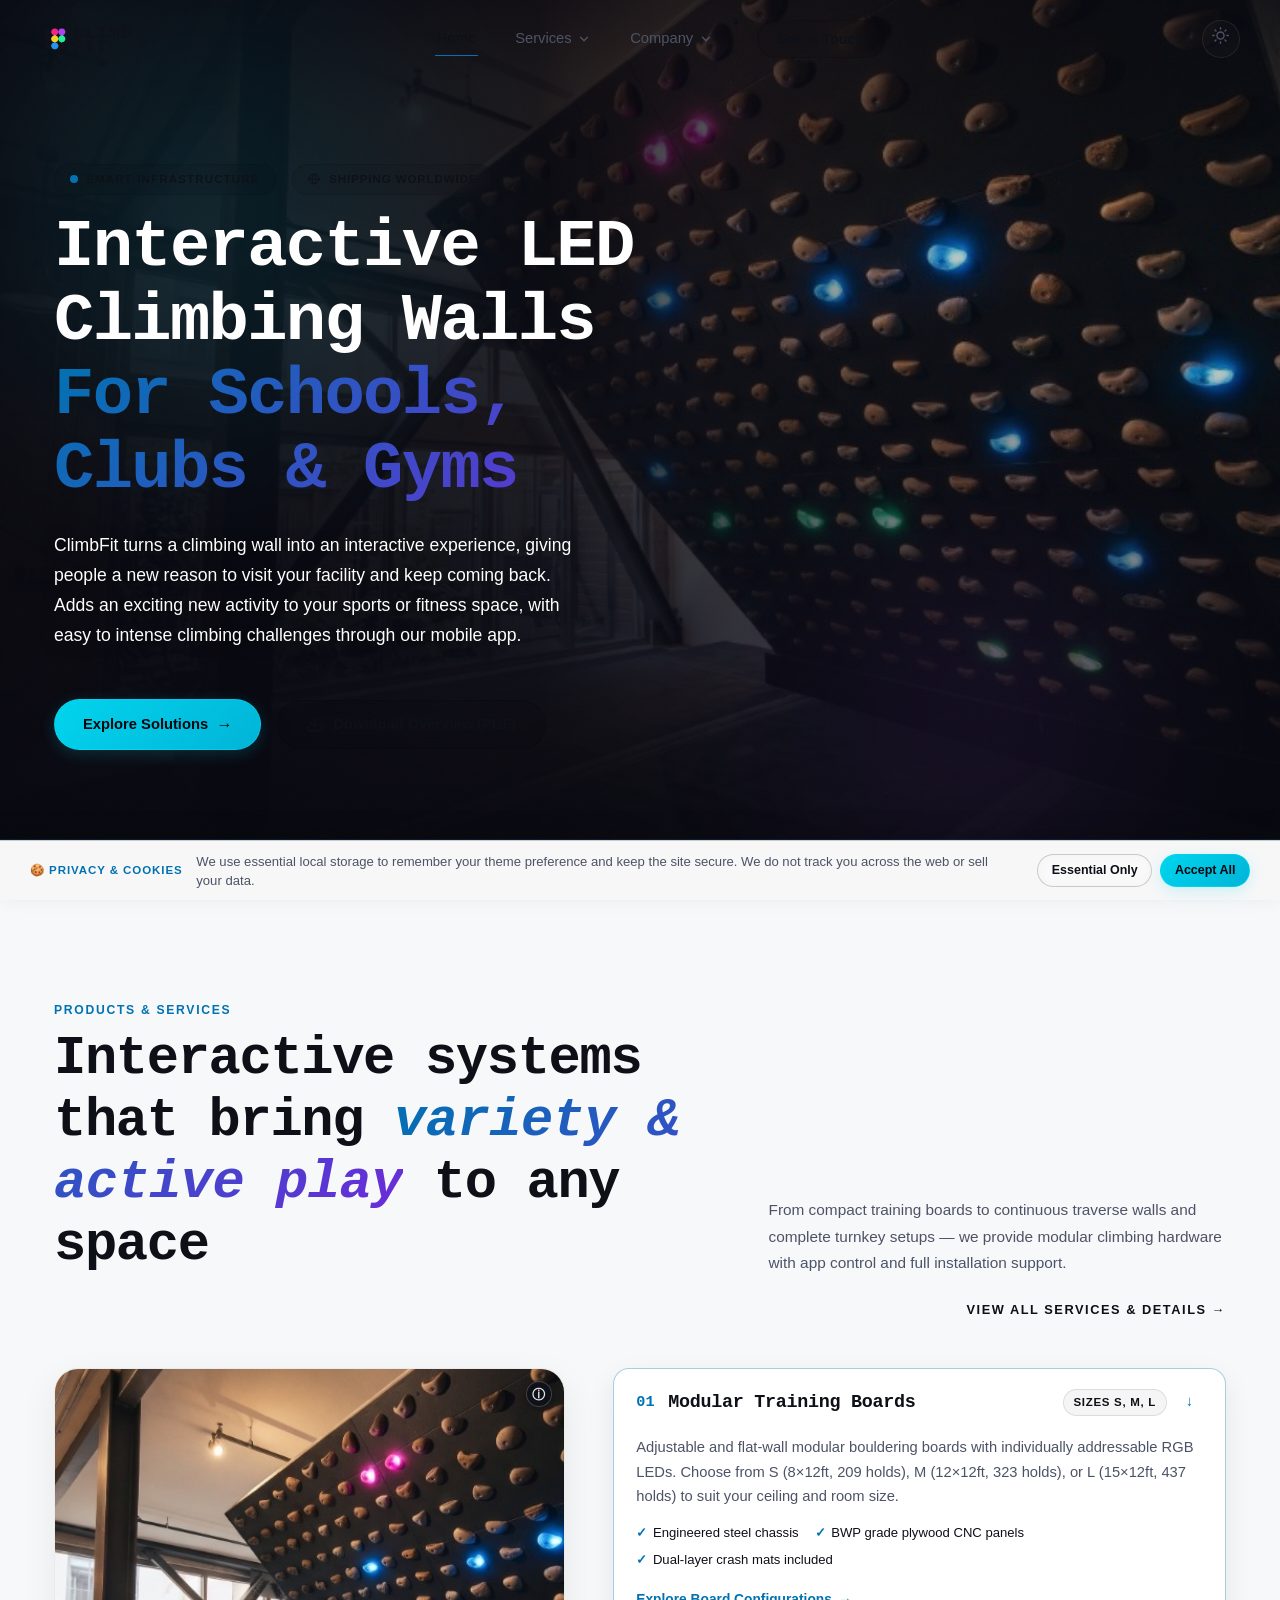
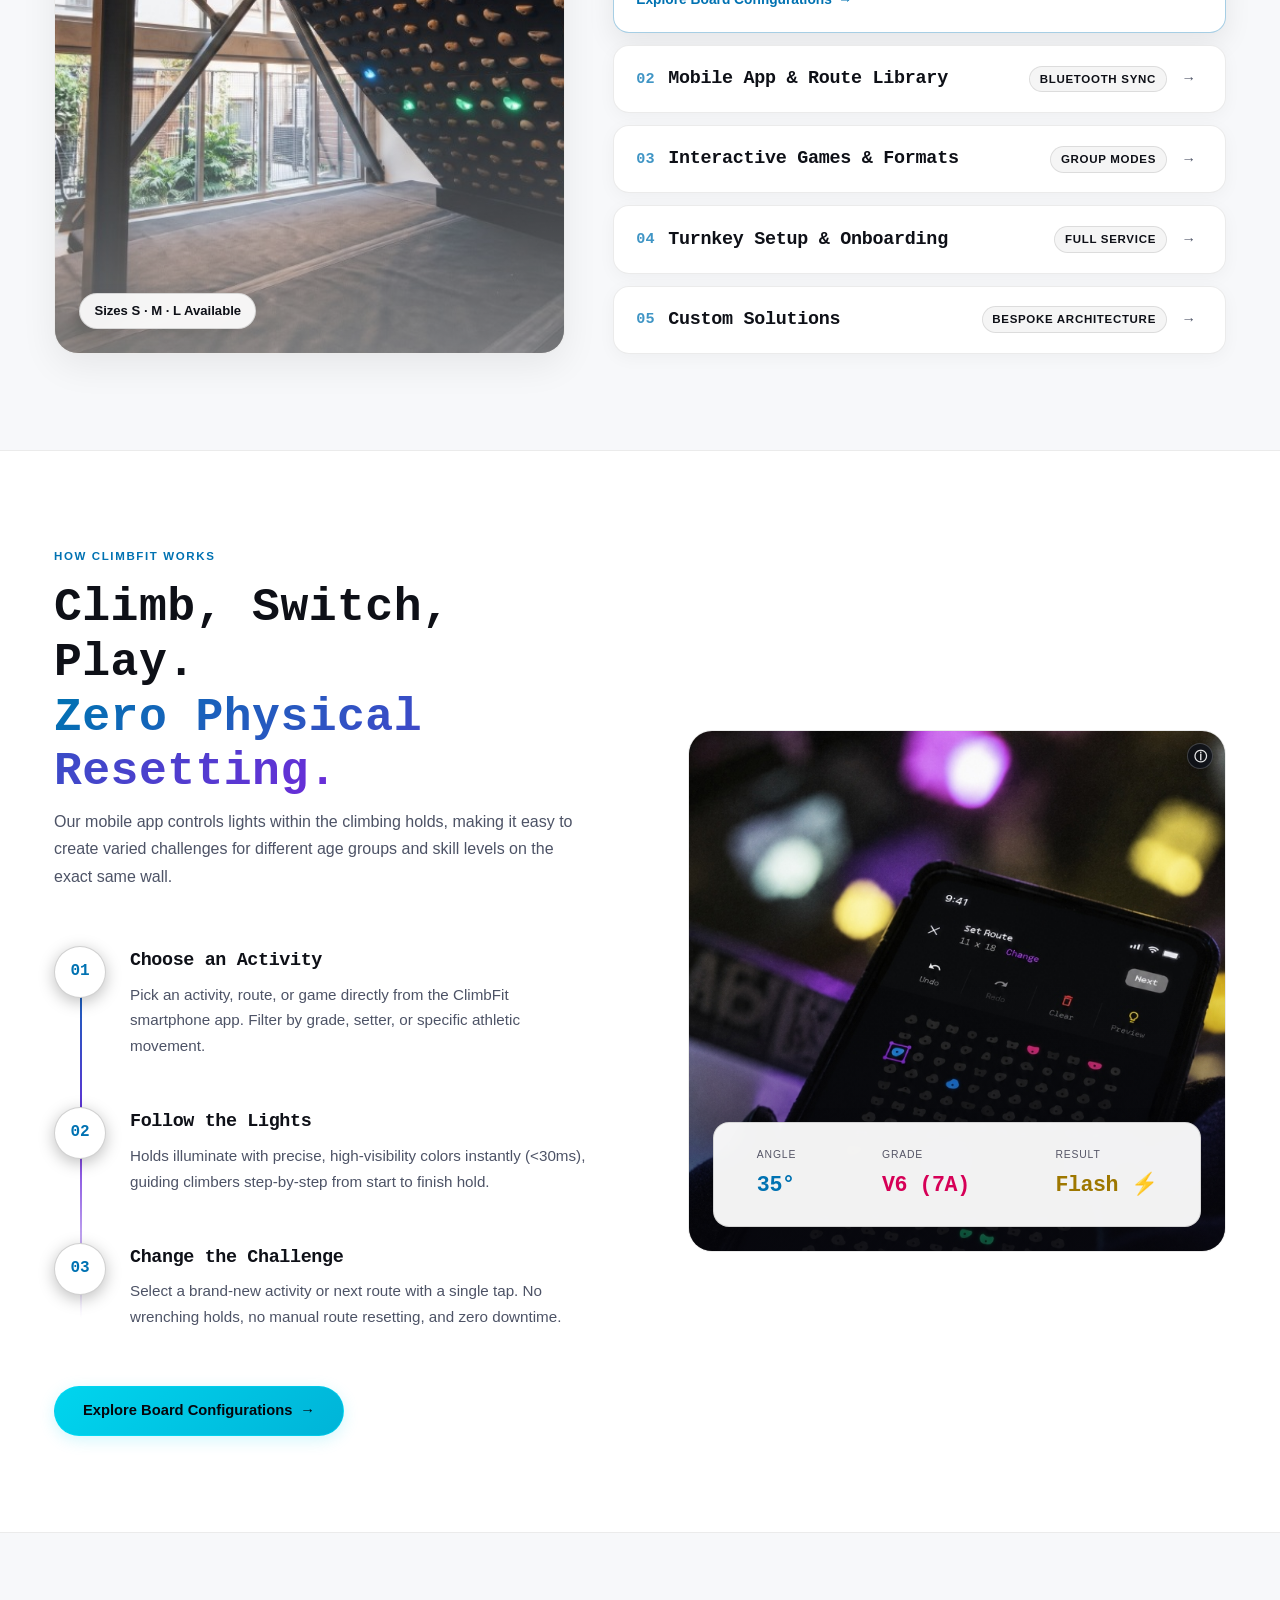
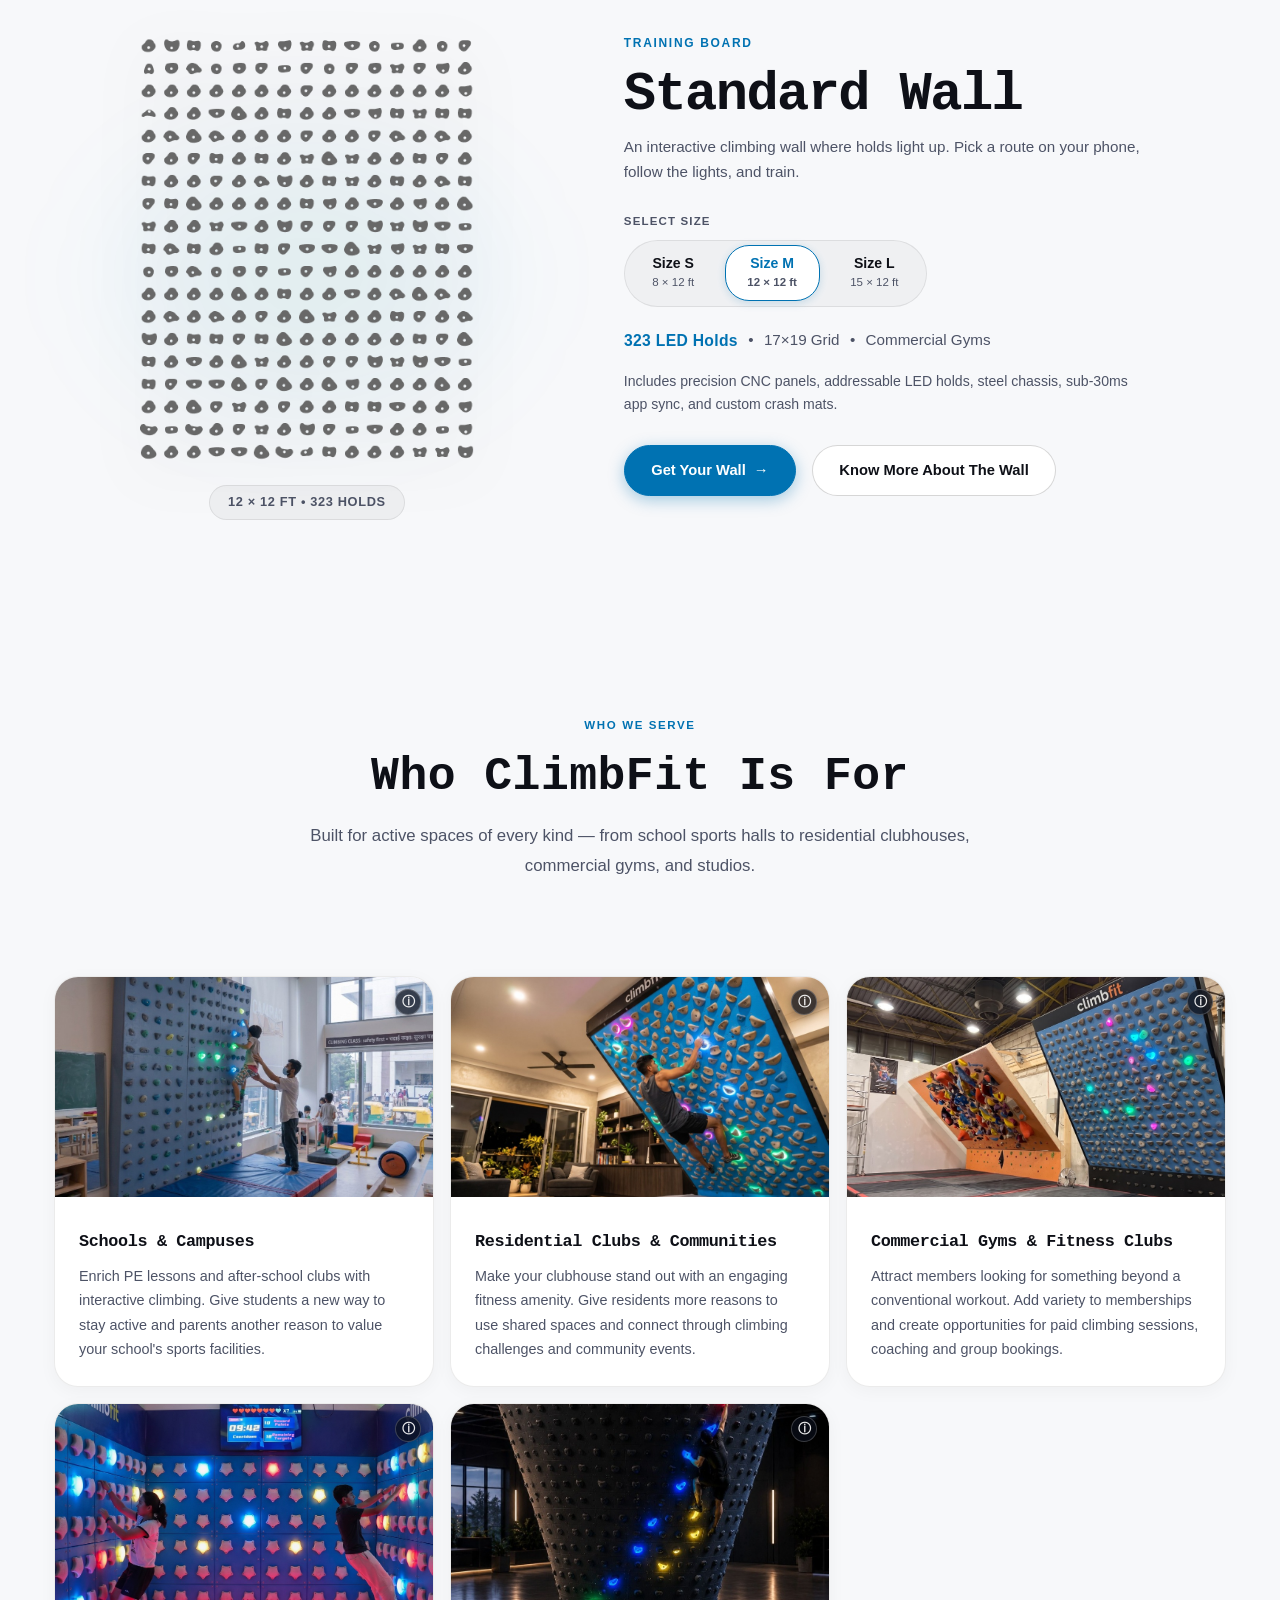
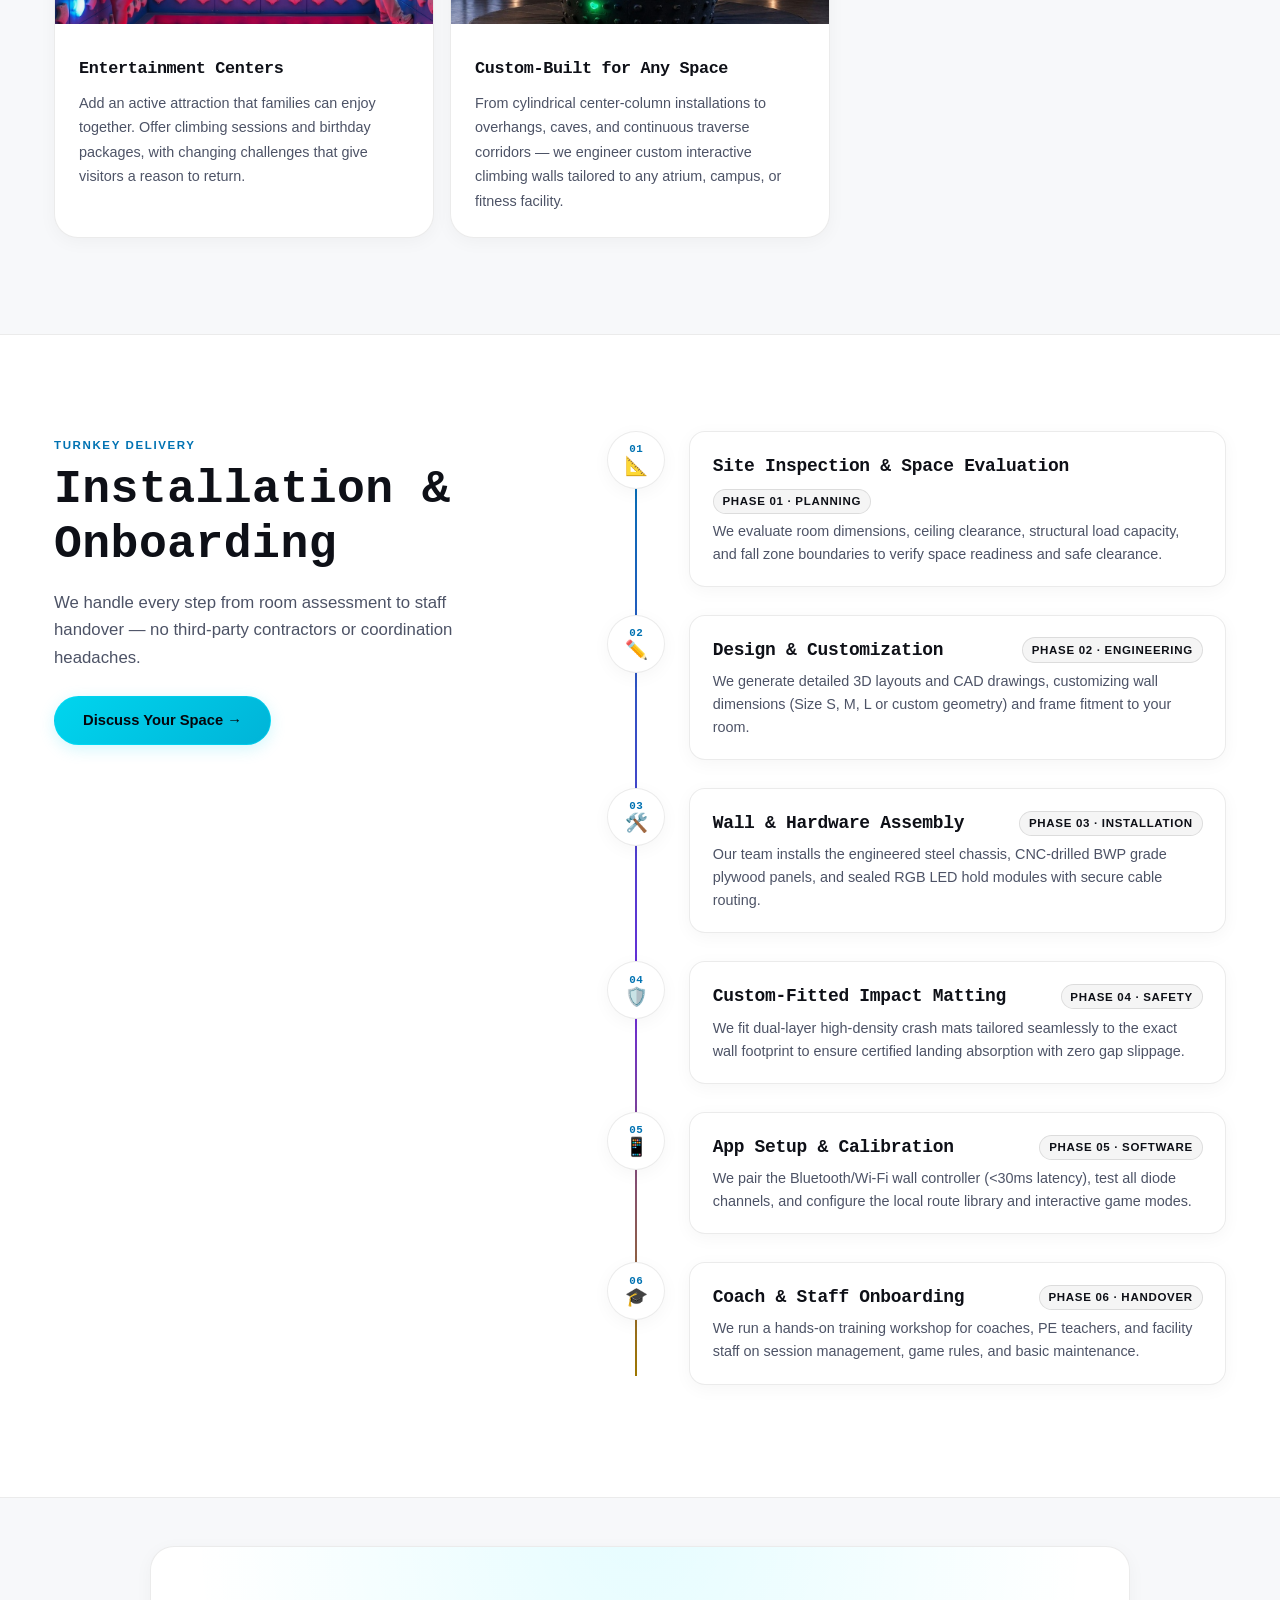
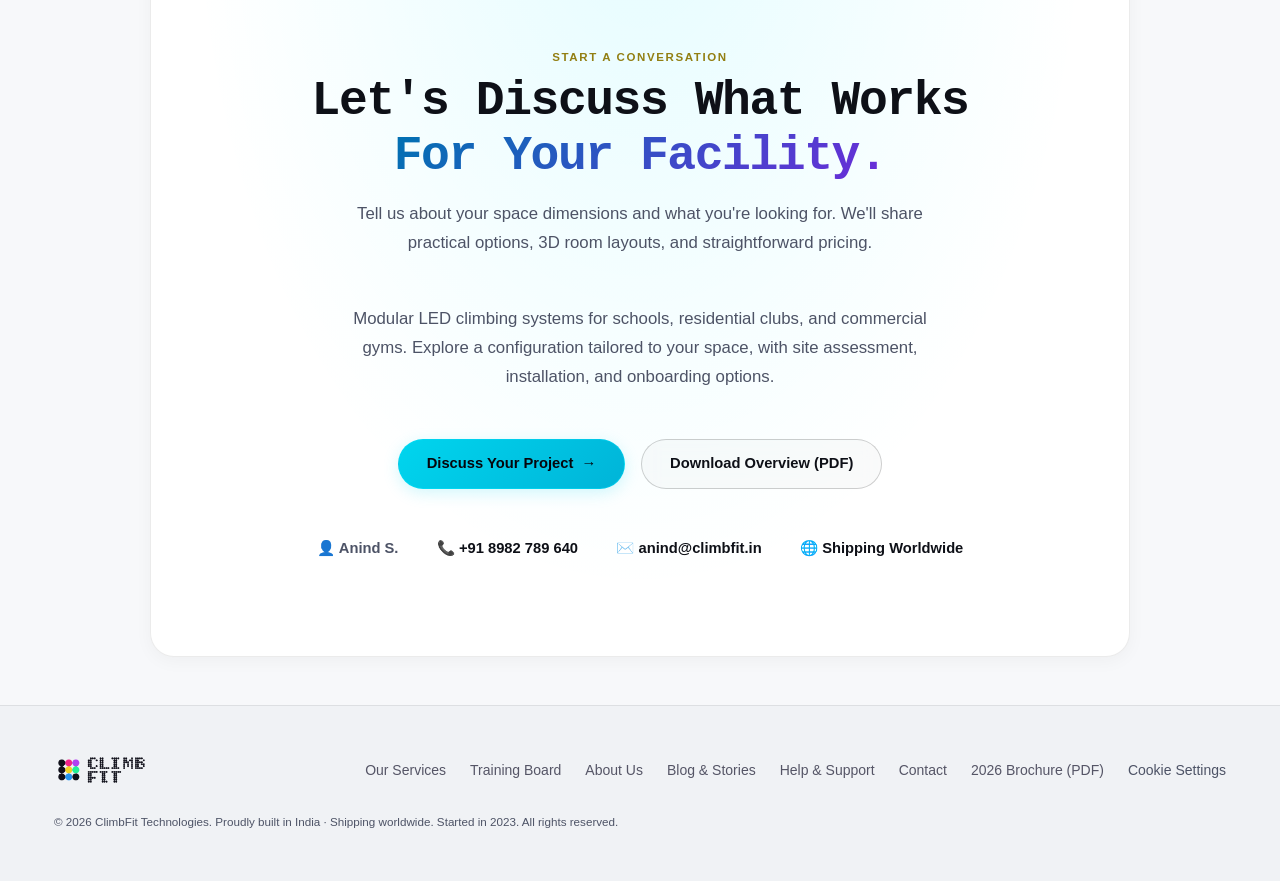
==== commit b615c23b: "feat: rename training board title to Standard Wall, mix specs and inclusions with 3-year warranty, r" ====
--- a/index.html
+++ b/index.html
@@ -174,10 +174,10 @@
           },
           {
             "@type": "Question",
-            "name": "What sizes are available for the ClimbFit Training Board?",
+            "name": "What sizes are available for the Standard Wall?",
             "acceptedAnswer": {
               "@type": "Answer",
-              "text": "The ClimbFit Training Board comes in three standard configurations: S (8x12 ft, 209 holds), M (12x12 ft, 323 holds), and L (15x12 ft, 437 holds), as well as custom architectural sizes."
+              "text": "The Standard Wall comes in three standard configurations: S (8x12 ft, 209 holds), M (12x12 ft, 323 holds), and L (15x12 ft, 437 holds), as well as custom architectural sizes."
             }
           },
           {
@@ -1710,7 +1710,7 @@
             </div>
 
             <!-- 2. Main Title -->
-            <h2 class="board-config-title" id="boards-heading">The ClimbFit Training Board</h2>
+            <h2 class="board-config-title" id="boards-heading">Standard Wall</h2>
 
             <!-- 3. Description -->
             <p class="board-config-desc">
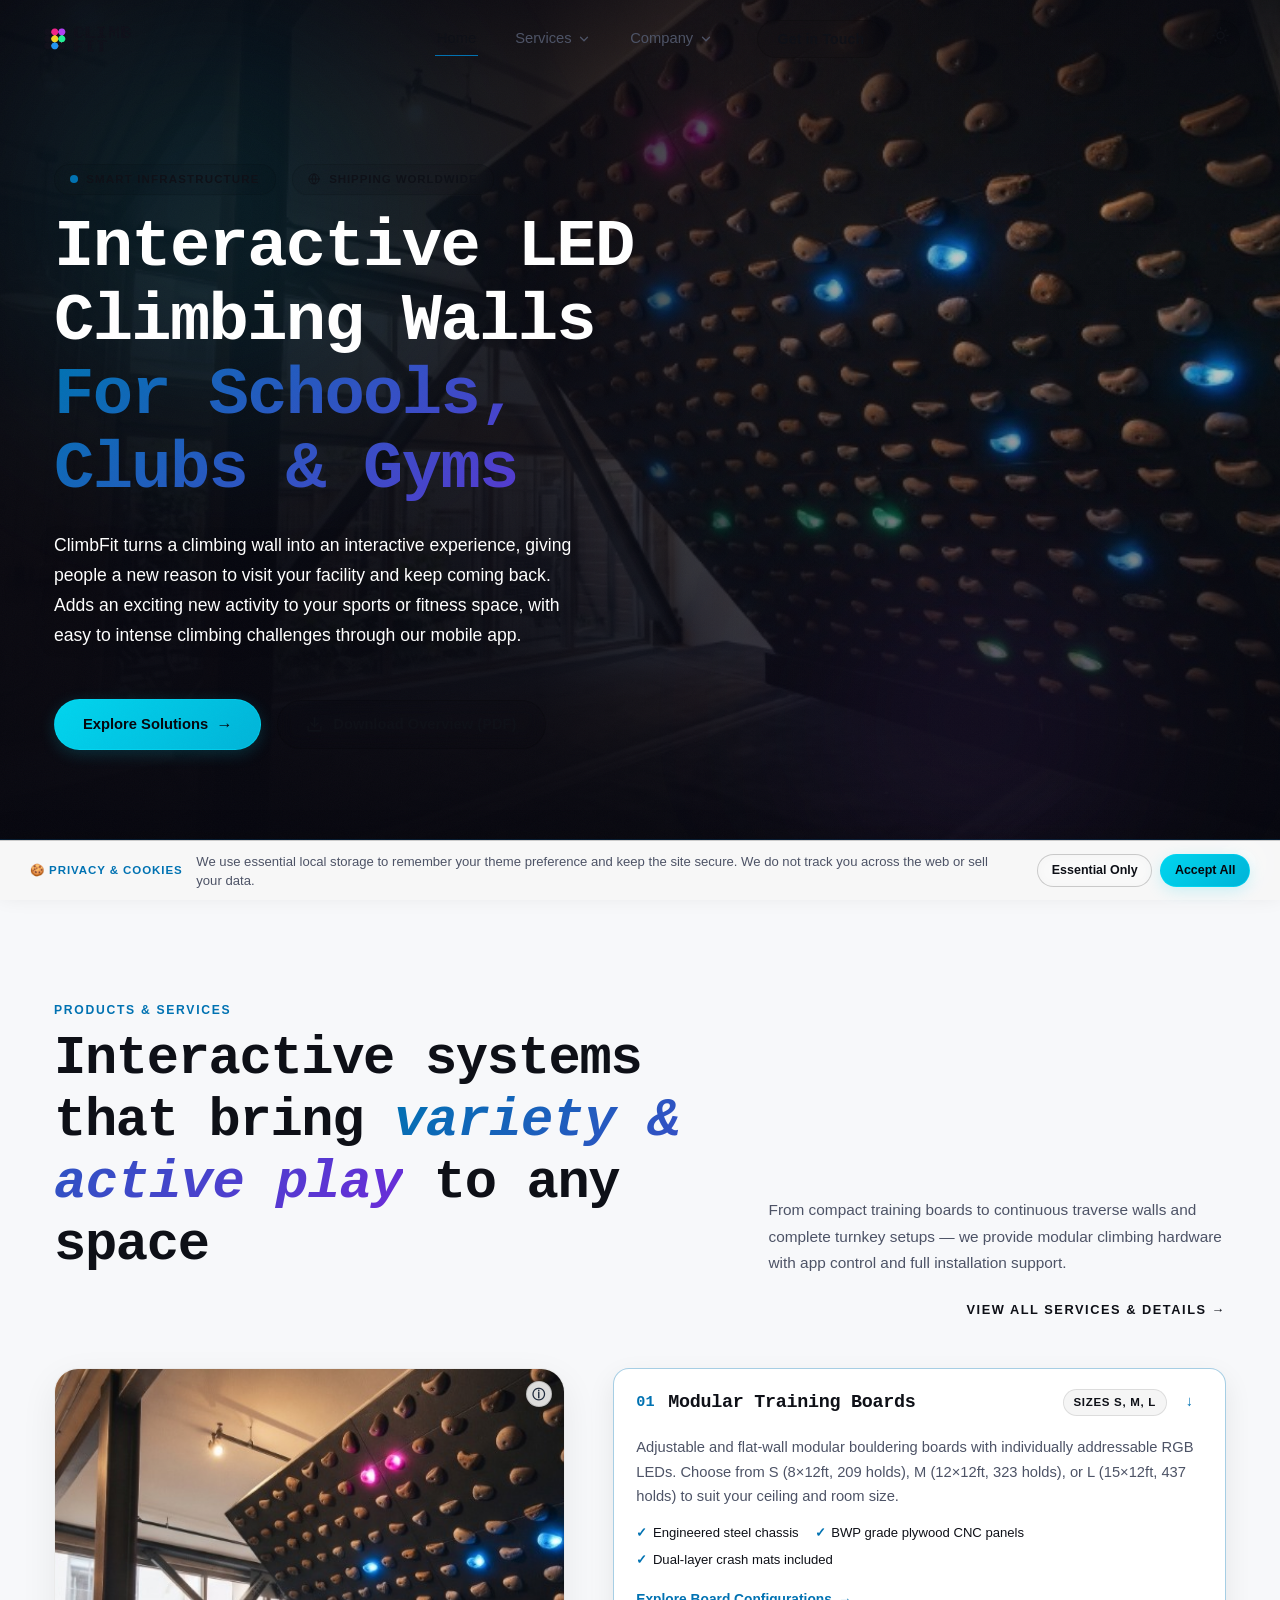
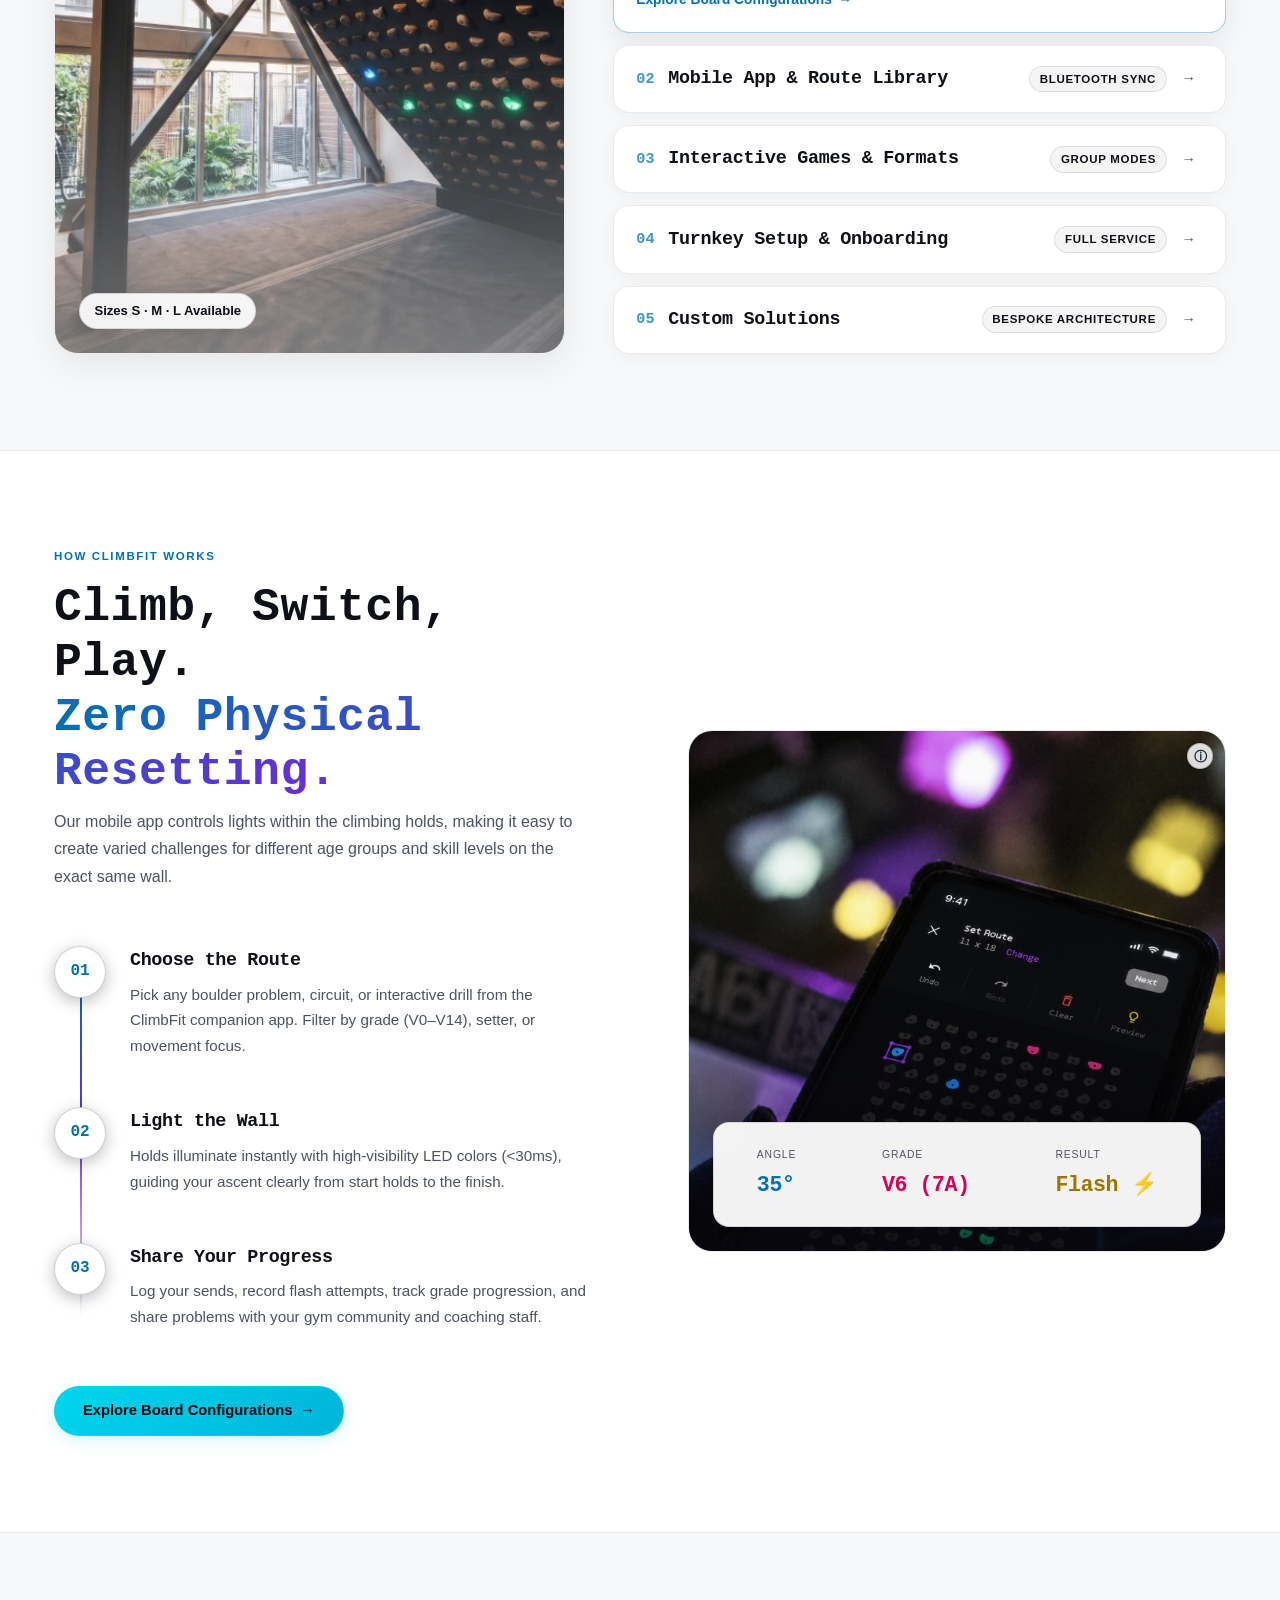
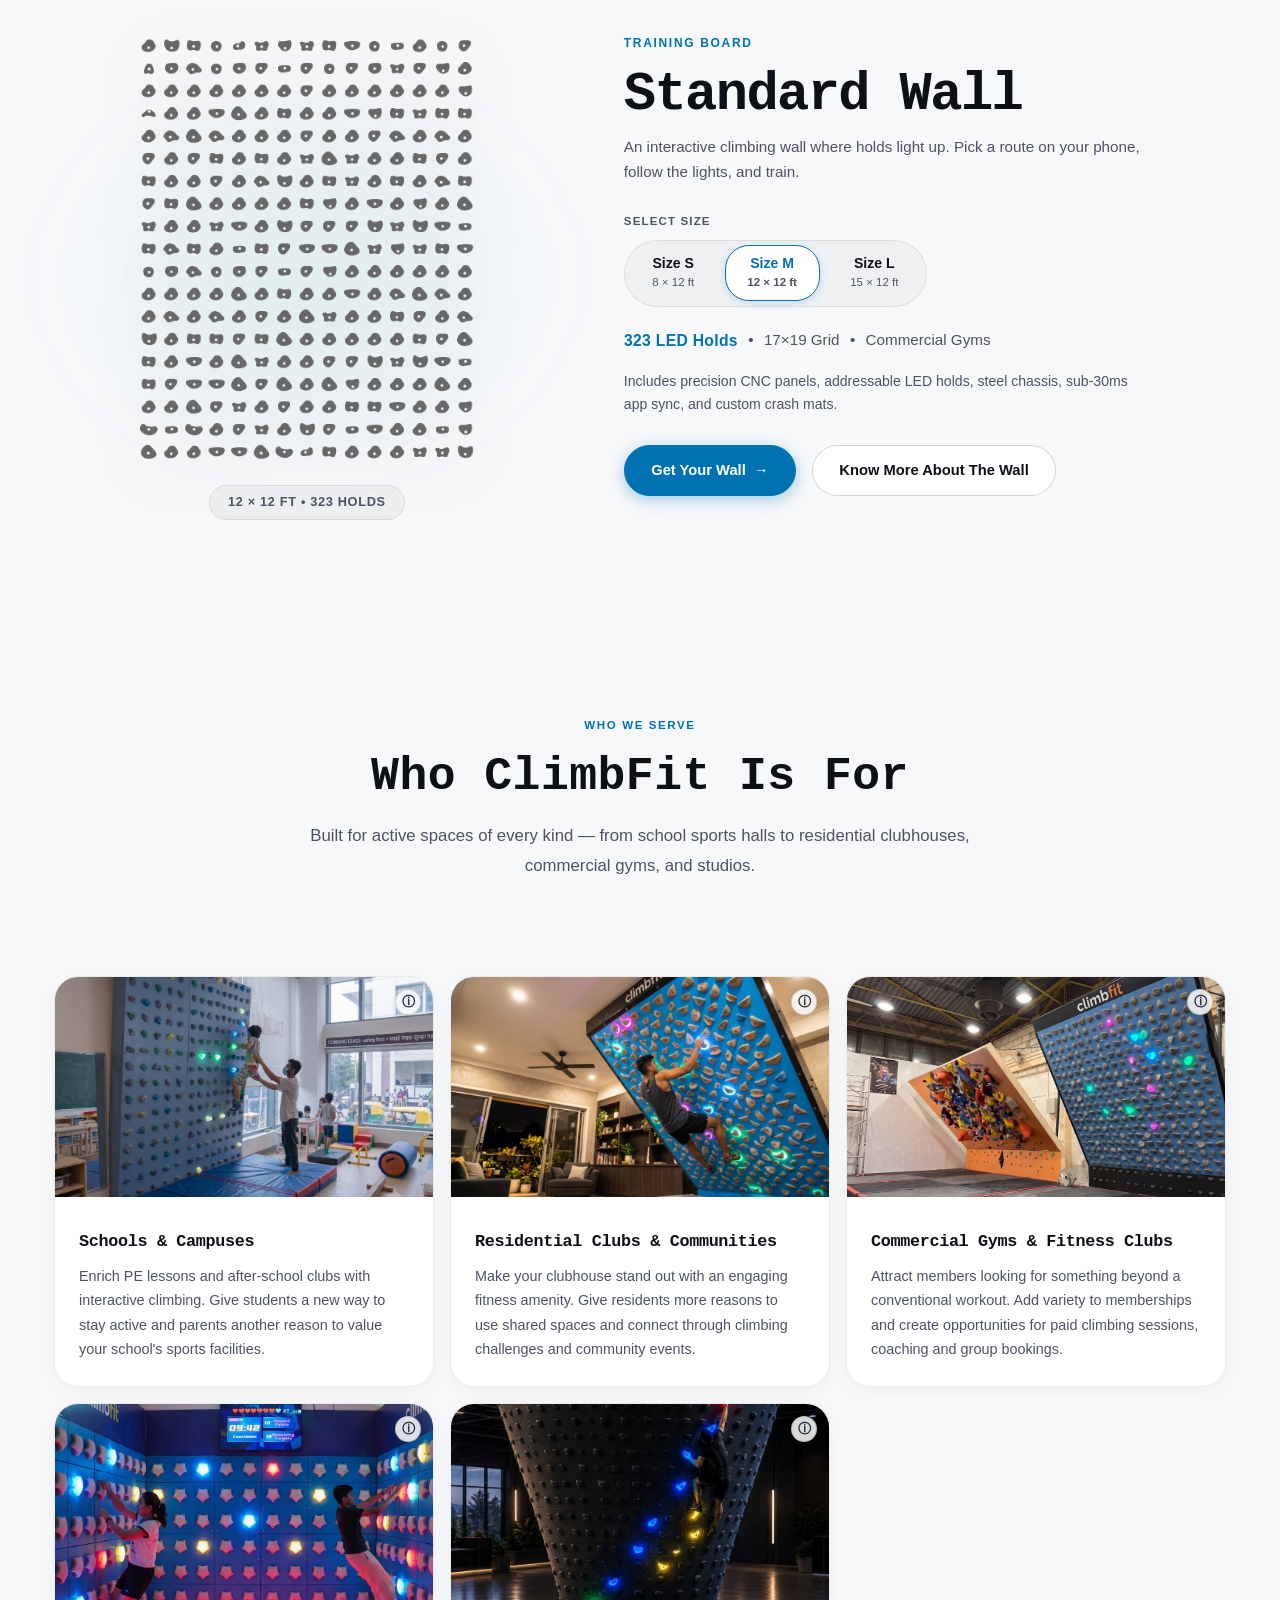
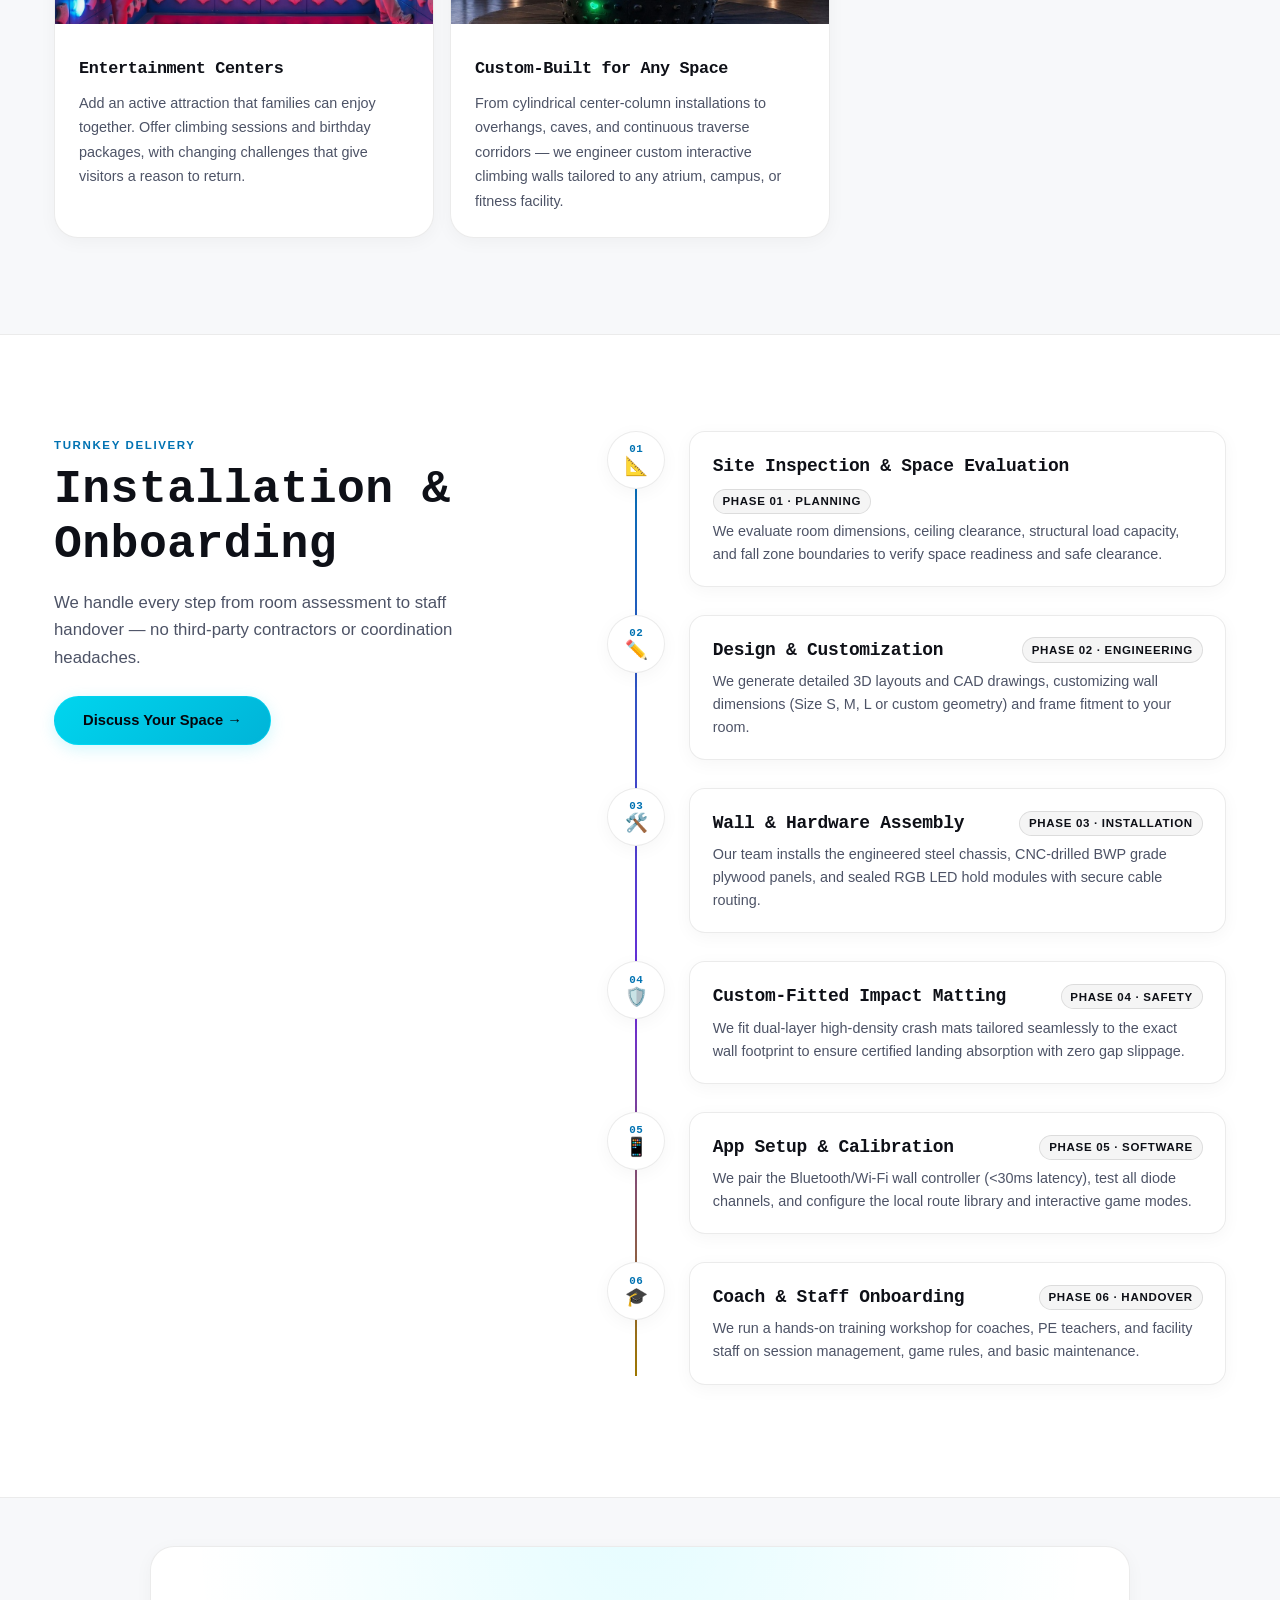
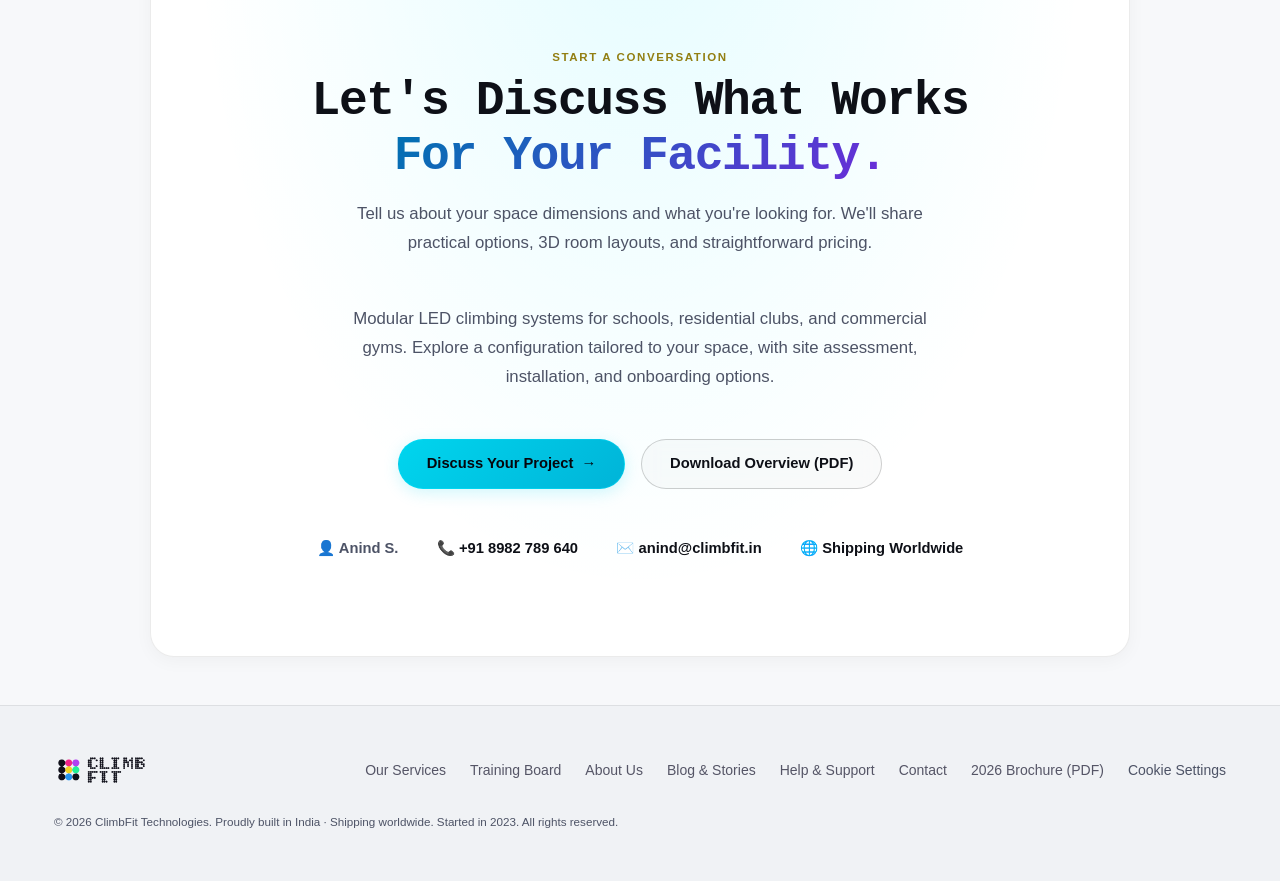
==== commit 6da6f492: "feat: harmonize how it works steps, fix light mode contrast & dropdowns, make specs grid 2-column on" ====
--- a/index.html
+++ b/index.html
@@ -1604,25 +1604,22 @@
               <li class="step-item reveal reveal-delay-1">
                 <div class="step-num" aria-hidden="true">01</div>
                 <div class="step-body">
-                  <h3>Choose an Activity</h3>
-                  <p>Pick an activity, route, or game directly from the ClimbFit smartphone app. Filter by grade,
-                    setter, or specific athletic movement.</p>
+                  <h3>Choose the Route</h3>
+                  <p>Pick any boulder problem, circuit, or interactive drill from the ClimbFit companion app. Filter by grade (V0–V14), setter, or movement focus.</p>
                 </div>
               </li>
               <li class="step-item reveal reveal-delay-2">
                 <div class="step-num" aria-hidden="true">02</div>
                 <div class="step-body">
-                  <h3>Follow the Lights</h3>
-                  <p>Holds illuminate with precise, high-visibility colors instantly (<30ms), guiding climbers
-                      step-by-step from start to finish hold.</p>
+                  <h3>Light the Wall</h3>
+                  <p>Holds illuminate instantly with high-visibility LED colors (&lt;30ms), guiding your ascent clearly from start holds to the finish.</p>
                 </div>
               </li>
               <li class="step-item reveal reveal-delay-3">
                 <div class="step-num" aria-hidden="true">03</div>
                 <div class="step-body">
-                  <h3>Change the Challenge</h3>
-                  <p>Select a brand-new activity or next route with a single tap. No wrenching holds, no manual route
-                    resetting, and zero downtime.</p>
+                  <h3>Share Your Progress</h3>
+                  <p>Log your sends, record flash attempts, track grade progression, and share problems with your gym community and coaching staff.</p>
                 </div>
               </li>
             </ol>
--- a/css/style.css
+++ b/css/style.css
@@ -228,8 +228,50 @@
 }
 
 [data-theme="light"] .site-nav.scrolled {
-  background: rgba(255,255,255,0.92);
+  background: rgba(255,255,255,0.96);
   box-shadow: 0 1px 16px rgba(0,0,0,0.06);
+  border-bottom: 1px solid rgba(0, 0, 0, 0.08);
+}
+
+[data-theme="light"] .nav-links a {
+  color: #4d5366;
+}
+
+[data-theme="light"] .nav-links a:hover,
+[data-theme="light"] .nav-links a.active,
+[data-theme="light"] .nav-links a[aria-current="page"] {
+  color: #0e1017;
+}
+
+[data-theme="light"] .nav-dropdown-trigger {
+  color: #4d5366;
+}
+
+[data-theme="light"] .nav-dropdown-trigger:hover,
+[data-theme="light"] .nav-dropdown-trigger.is-active,
+[data-theme="light"] .nav-dropdown:hover .nav-dropdown-trigger,
+[data-theme="light"] .nav-dropdown.is-open .nav-dropdown-trigger {
+  color: #0e1017;
+}
+
+[data-theme="light"] .theme-toggle {
+  border-color: rgba(0, 0, 0, 0.12);
+  background: rgba(0, 0, 0, 0.03);
+  color: #0e1017;
+}
+
+[data-theme="light"] .theme-toggle:hover {
+  border-color: rgba(0, 0, 0, 0.25);
+  background: rgba(0, 0, 0, 0.06);
+  color: #0e1017;
+}
+
+[data-theme="light"] .nav-menu-btn {
+  border-color: rgba(0, 0, 0, 0.14);
+}
+
+[data-theme="light"] .nav-menu-btn span {
+  background: #0e1017;
 }
 
 .nav-inner {
@@ -1558,6 +1600,7 @@
   transform: translateY(-50%) translateX(0);
 }
 
+[data-theme="light"] .render-info-pill,
 body.light-theme .render-info-pill {
   background: rgba(255, 255, 255, 0.85);
   border-color: rgba(0, 0, 0, 0.15);
@@ -1565,6 +1608,8 @@
   box-shadow: 0 2px 8px rgba(0, 0, 0, 0.08);
 }
 
+[data-theme="light"] .render-info-pill:hover,
+[data-theme="light"] .render-info-pill:focus-visible,
 body.light-theme .render-info-pill:hover,
 body.light-theme .render-info-pill:focus-visible {
   background: #ffffff;
@@ -1572,6 +1617,7 @@
   color: #0f172a;
 }
 
+[data-theme="light"] .render-info-tip,
 body.light-theme .render-info-tip {
   background: rgba(255, 255, 255, 0.98);
   border-color: rgba(0, 0, 0, 0.12);
@@ -1689,12 +1735,14 @@
   flex-shrink: 0;
 }
 
+[data-theme="light"] .app-store-btn,
 body.light-theme .app-store-btn {
   background: #f1f5f9;
   border-color: rgba(0, 0, 0, 0.12);
   color: #0f172a;
 }
 
+[data-theme="light"] .app-store-btn:hover,
 body.light-theme .app-store-btn:hover {
   background: #ffffff;
   border-color: var(--accent-cyan);
@@ -1841,15 +1889,35 @@
 }
 
 /* Light theme overrides */
+[data-theme="light"] .nav-dropdown-menu,
 body.light-theme .nav-dropdown-menu {
-  background: rgba(255, 255, 255, 0.98);
-  border-color: rgba(0, 0, 0, 0.08);
-  box-shadow: 0 16px 40px rgba(0, 0, 0, 0.12);
-}
-
+  background: #ffffff;
+  border: 1px solid rgba(0, 0, 0, 0.1);
+  box-shadow: 0 16px 40px rgba(0, 0, 0, 0.12), 0 2px 10px rgba(0, 0, 0, 0.05);
+}
+
+[data-theme="light"] .dropdown-item-title,
+body.light-theme .dropdown-item-title {
+  color: #0e1017;
+}
+
+[data-theme="light"] .dropdown-item-desc,
+body.light-theme .dropdown-item-desc {
+  color: #4d5366;
+}
+
+[data-theme="light"] .nav-dropdown-item:hover,
+[data-theme="light"] .nav-dropdown-item.active,
 body.light-theme .nav-dropdown-item:hover,
 body.light-theme .nav-dropdown-item.active {
-  background: rgba(0, 0, 0, 0.04);
+  background: rgba(0, 114, 178, 0.08);
+}
+
+[data-theme="light"] .nav-dropdown-item:hover .dropdown-item-title,
+[data-theme="light"] .nav-dropdown-item.active .dropdown-item-title,
+body.light-theme .nav-dropdown-item:hover .dropdown-item-title,
+body.light-theme .nav-dropdown-item.active .dropdown-item-title {
+  color: #0072b2;
 }
 
 /* Mobile navigation dropdown behavior */
@@ -1880,6 +1948,12 @@
     pointer-events: auto;
     display: none;
   }
+  [data-theme="light"] .nav-dropdown-menu,
+  body.light-theme .nav-dropdown-menu {
+    background: rgba(0, 0, 0, 0.03);
+    border-left: 2px solid #0072b2;
+    box-shadow: none;
+  }
   .nav-dropdown.is-open .nav-dropdown-menu {
     display: flex;
   }
@@ -1974,11 +2048,14 @@
   color: var(--text);
 }
 
+[data-theme="light"] .blog-pill-btn,
 body.light-theme .blog-pill-btn {
   background: rgba(0, 0, 0, 0.04);
   border-color: rgba(0, 0, 0, 0.1);
 }
 
+[data-theme="light"] .blog-pill-btn:hover,
+[data-theme="light"] .blog-pill-btn.active,
 body.light-theme .blog-pill-btn:hover,
 body.light-theme .blog-pill-btn.active {
   background: rgba(0, 114, 178, 0.1);
@@ -2061,6 +2138,7 @@
   justify-content: center;
 }
 
+[data-theme="light"] .featured-story-card,
 body.light-theme .featured-story-card {
   background: #ffffff;
   border-color: rgba(0, 0, 0, 0.08);
@@ -2775,3 +2853,85 @@
     justify-content: center;
   }
 }
+
+/* ── Interactive Games & Formats Grid ──────────────────────── */
+.games-grid {
+  display: grid;
+  grid-template-columns: repeat(4, 1fr);
+  gap: var(--space-m);
+  margin-top: var(--space-m);
+}
+
+.game-card {
+  background: rgba(255, 255, 255, 0.02);
+  border: 1px solid rgba(255, 255, 255, 0.06);
+  border-radius: var(--r-m);
+  padding: 1.5rem 1.25rem;
+  display: flex;
+  flex-direction: column;
+  backdrop-filter: blur(8px);
+  -webkit-backdrop-filter: blur(8px);
+  transition: transform 0.25s cubic-bezier(0.16, 1, 0.3, 1), border-color 0.25s ease, background 0.25s ease, box-shadow 0.25s ease;
+}
+
+.game-card:hover {
+  background: rgba(255, 255, 255, 0.045);
+  transform: translateY(-3px);
+  border-color: rgba(0, 229, 255, 0.35);
+  box-shadow: 0 10px 24px -8px rgba(0, 229, 255, 0.15);
+}
+
+.game-icon-box {
+  width: auto;
+  height: auto;
+  border: none;
+  background: none;
+  font-size: 2rem;
+  line-height: 1;
+  margin-bottom: 0.85rem;
+  filter: drop-shadow(0 2px 10px rgba(0, 229, 255, 0.25));
+}
+
+.game-card h4 {
+  font-family: var(--font-display);
+  font-weight: 700;
+  font-size: 1.05rem;
+  letter-spacing: -0.01em;
+  margin-bottom: 0.45rem;
+  color: var(--text);
+}
+
+.game-card p {
+  font-family: var(--font-sans);
+  font-size: 0.86rem;
+  color: var(--text-muted);
+  line-height: 1.6;
+  margin: 0;
+}
+
+[data-theme="light"] .game-card,
+body.light-theme .game-card {
+  background: #ffffff;
+  border-color: rgba(0, 0, 0, 0.08);
+  box-shadow: 0 2px 8px rgba(0, 0, 0, 0.03);
+}
+
+[data-theme="light"] .game-card:hover,
+body.light-theme .game-card:hover {
+  background: #ffffff;
+  border-color: rgba(2, 132, 199, 0.4);
+  box-shadow: 0 12px 24px -6px rgba(2, 132, 199, 0.12);
+}
+
+@media (max-width: 960px) {
+  .games-grid {
+    grid-template-columns: repeat(2, 1fr);
+    gap: var(--space-s);
+  }
+}
+
+@media (max-width: 600px) {
+  .games-grid {
+    grid-template-columns: 1fr;
+  }
+}
